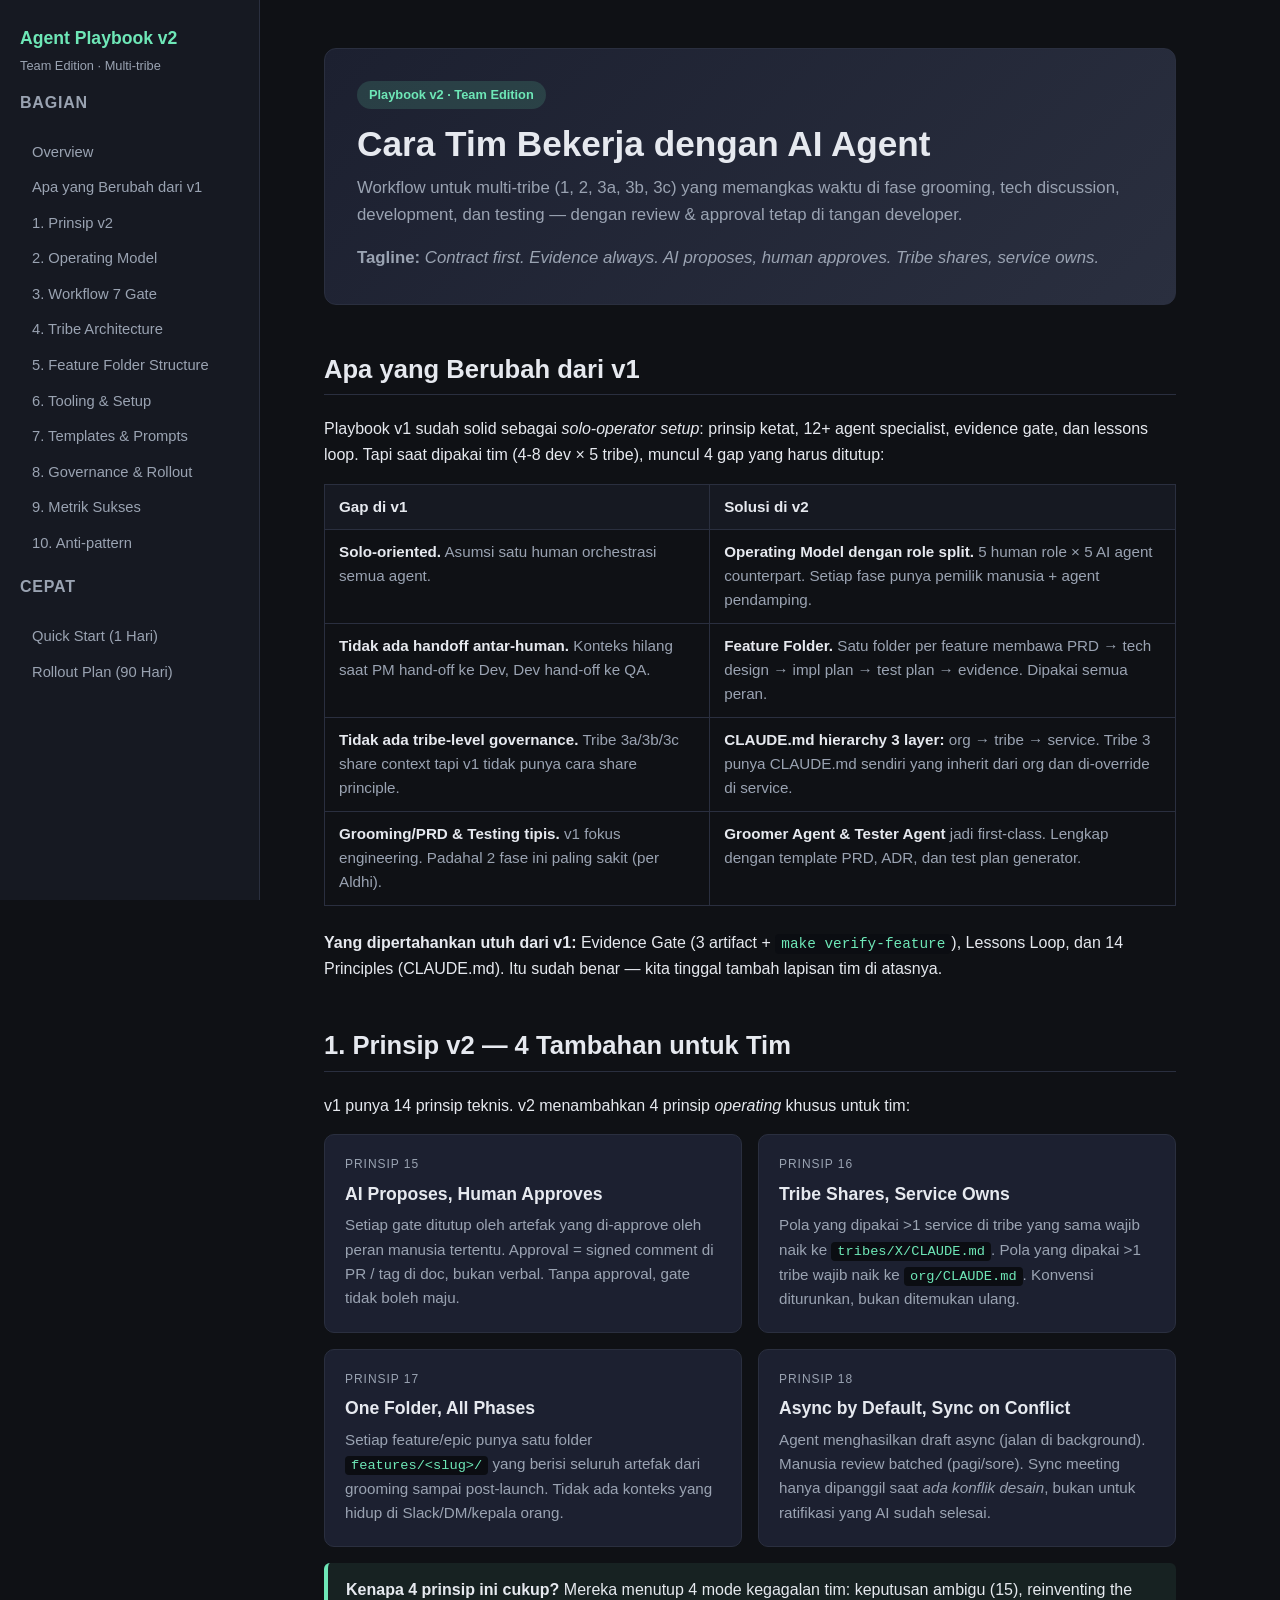
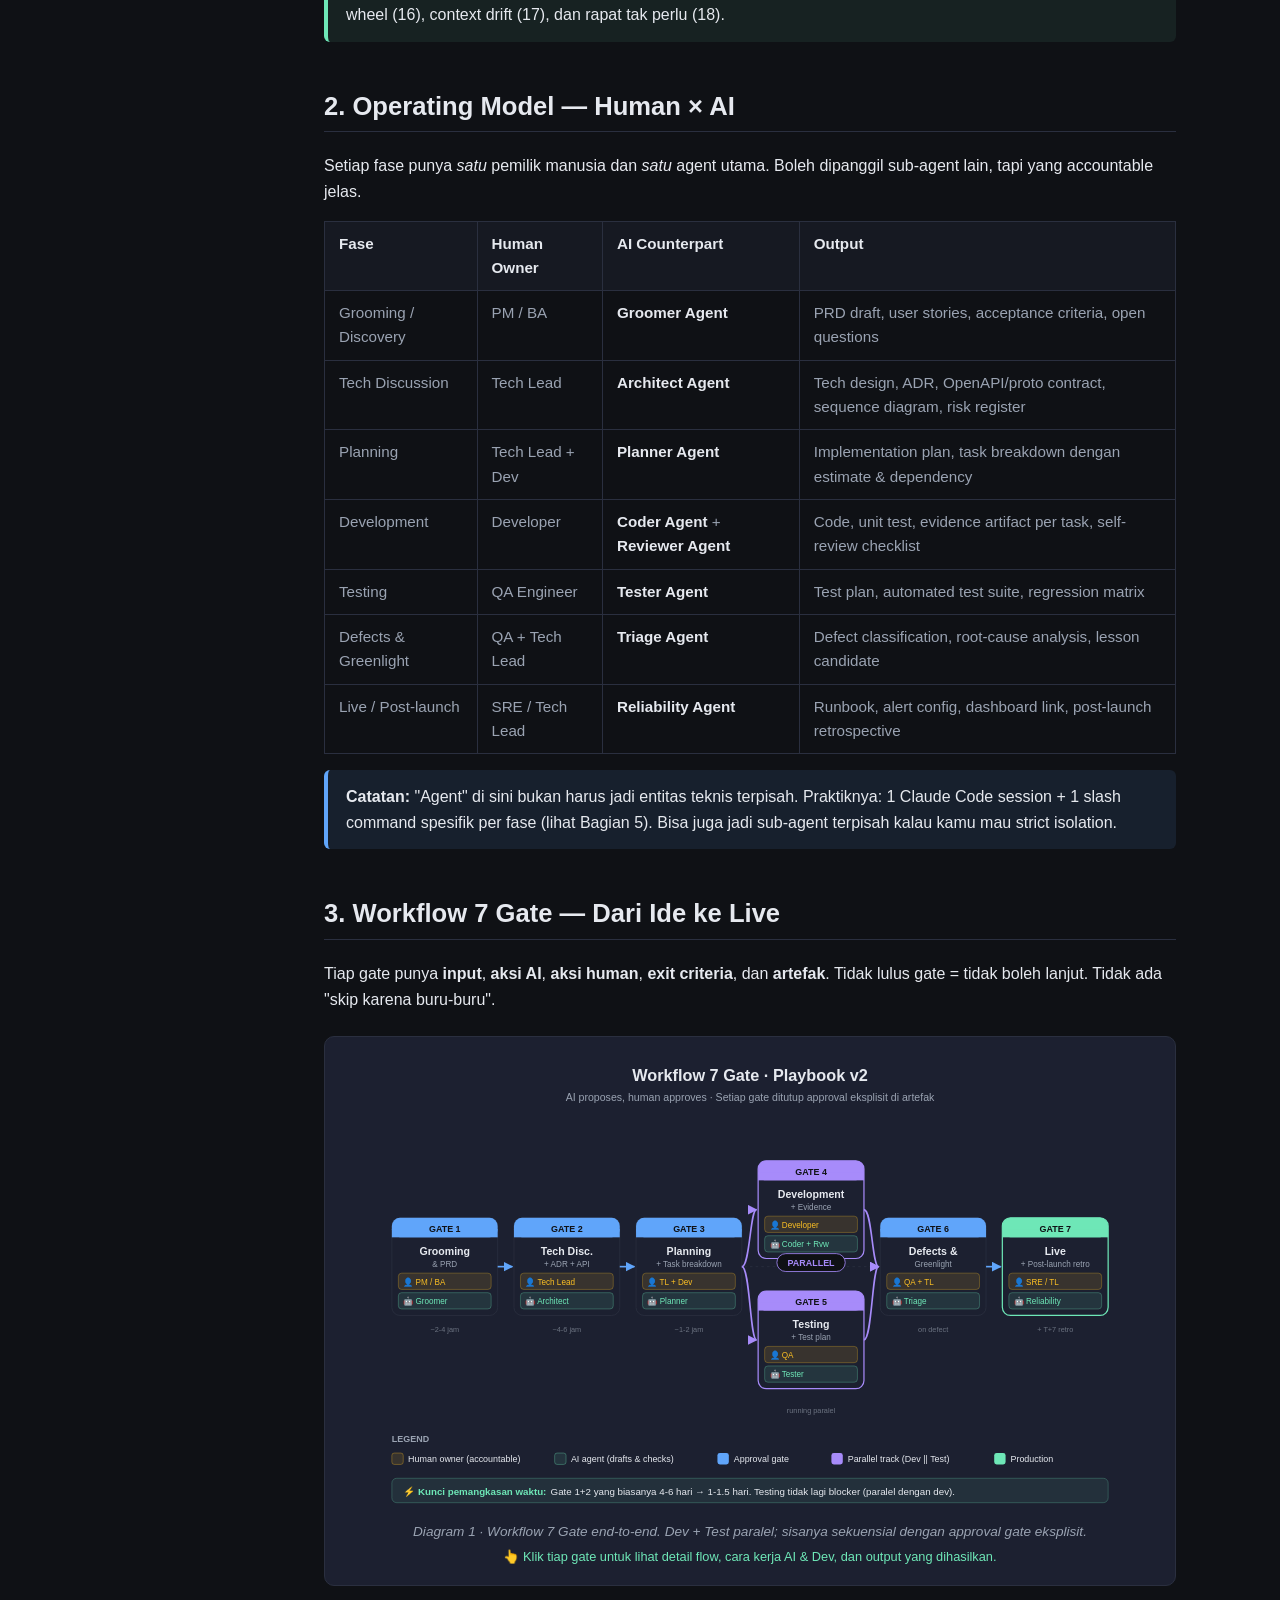
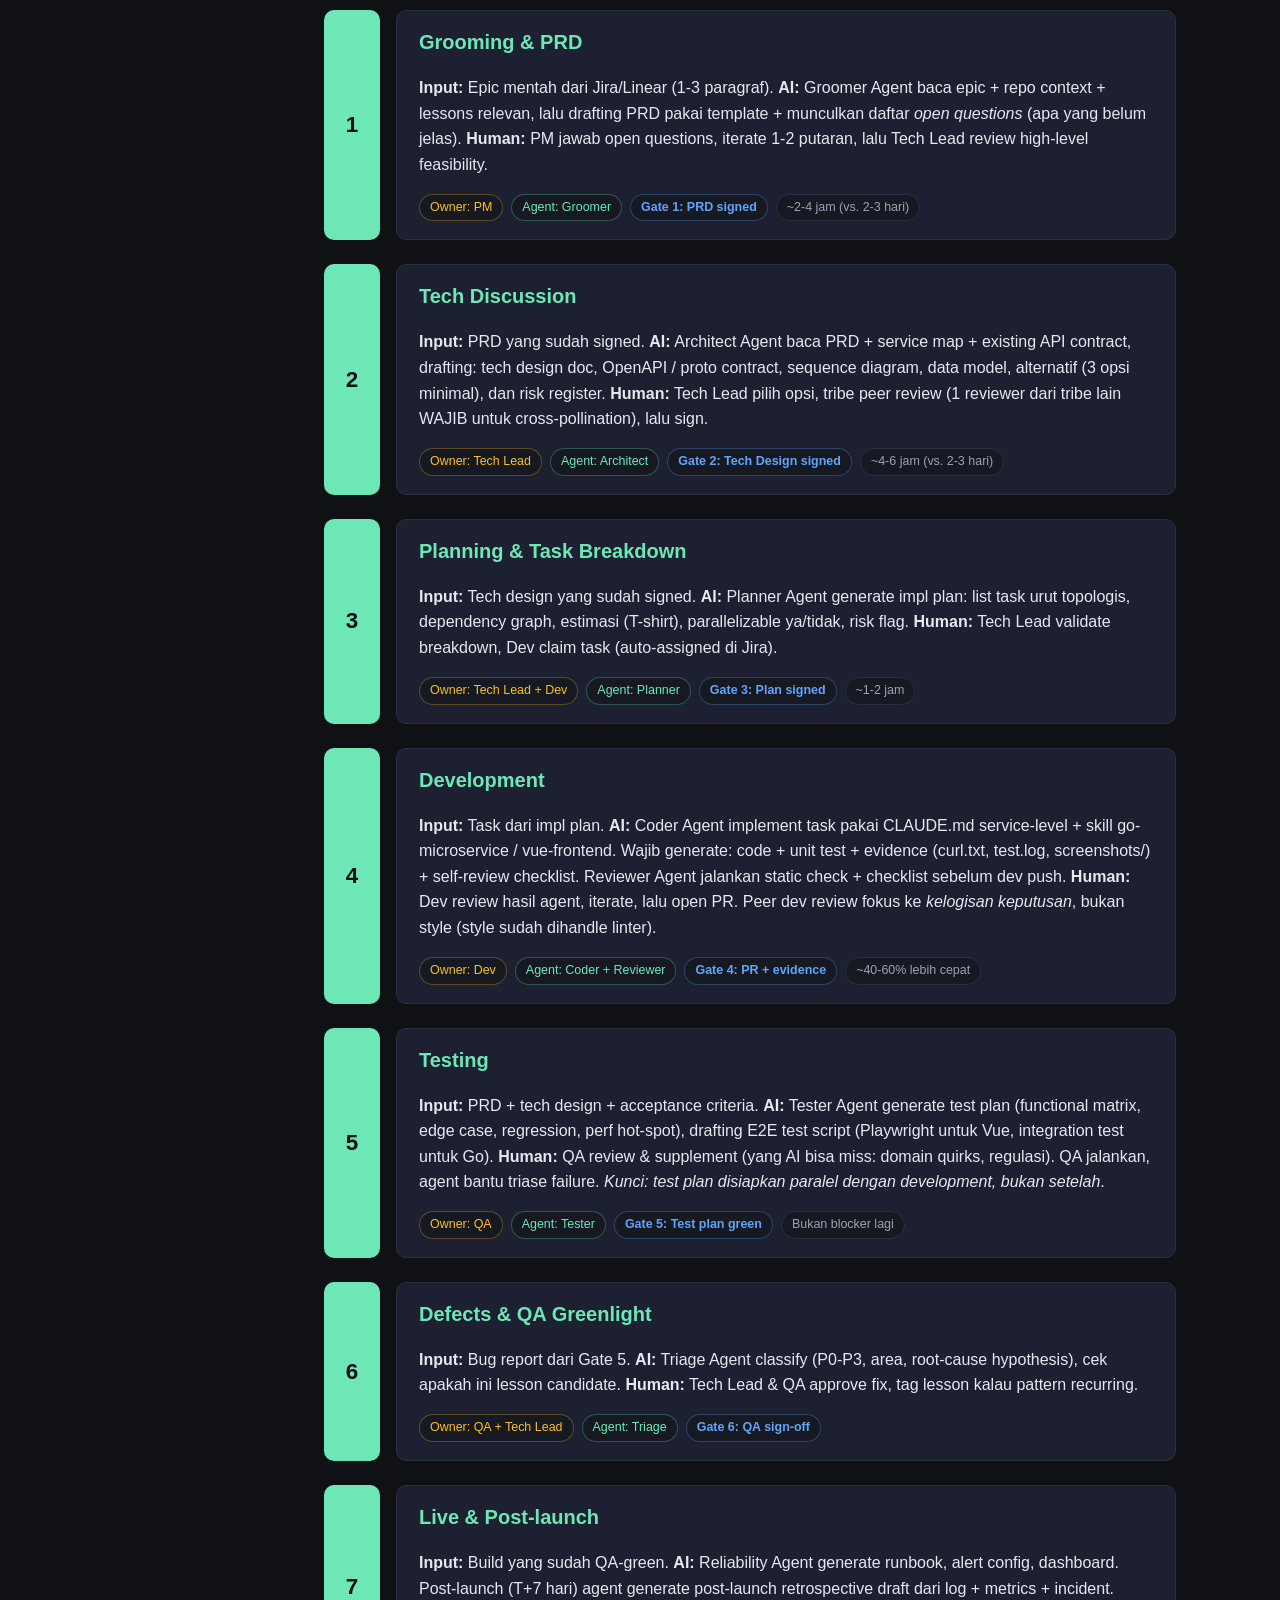
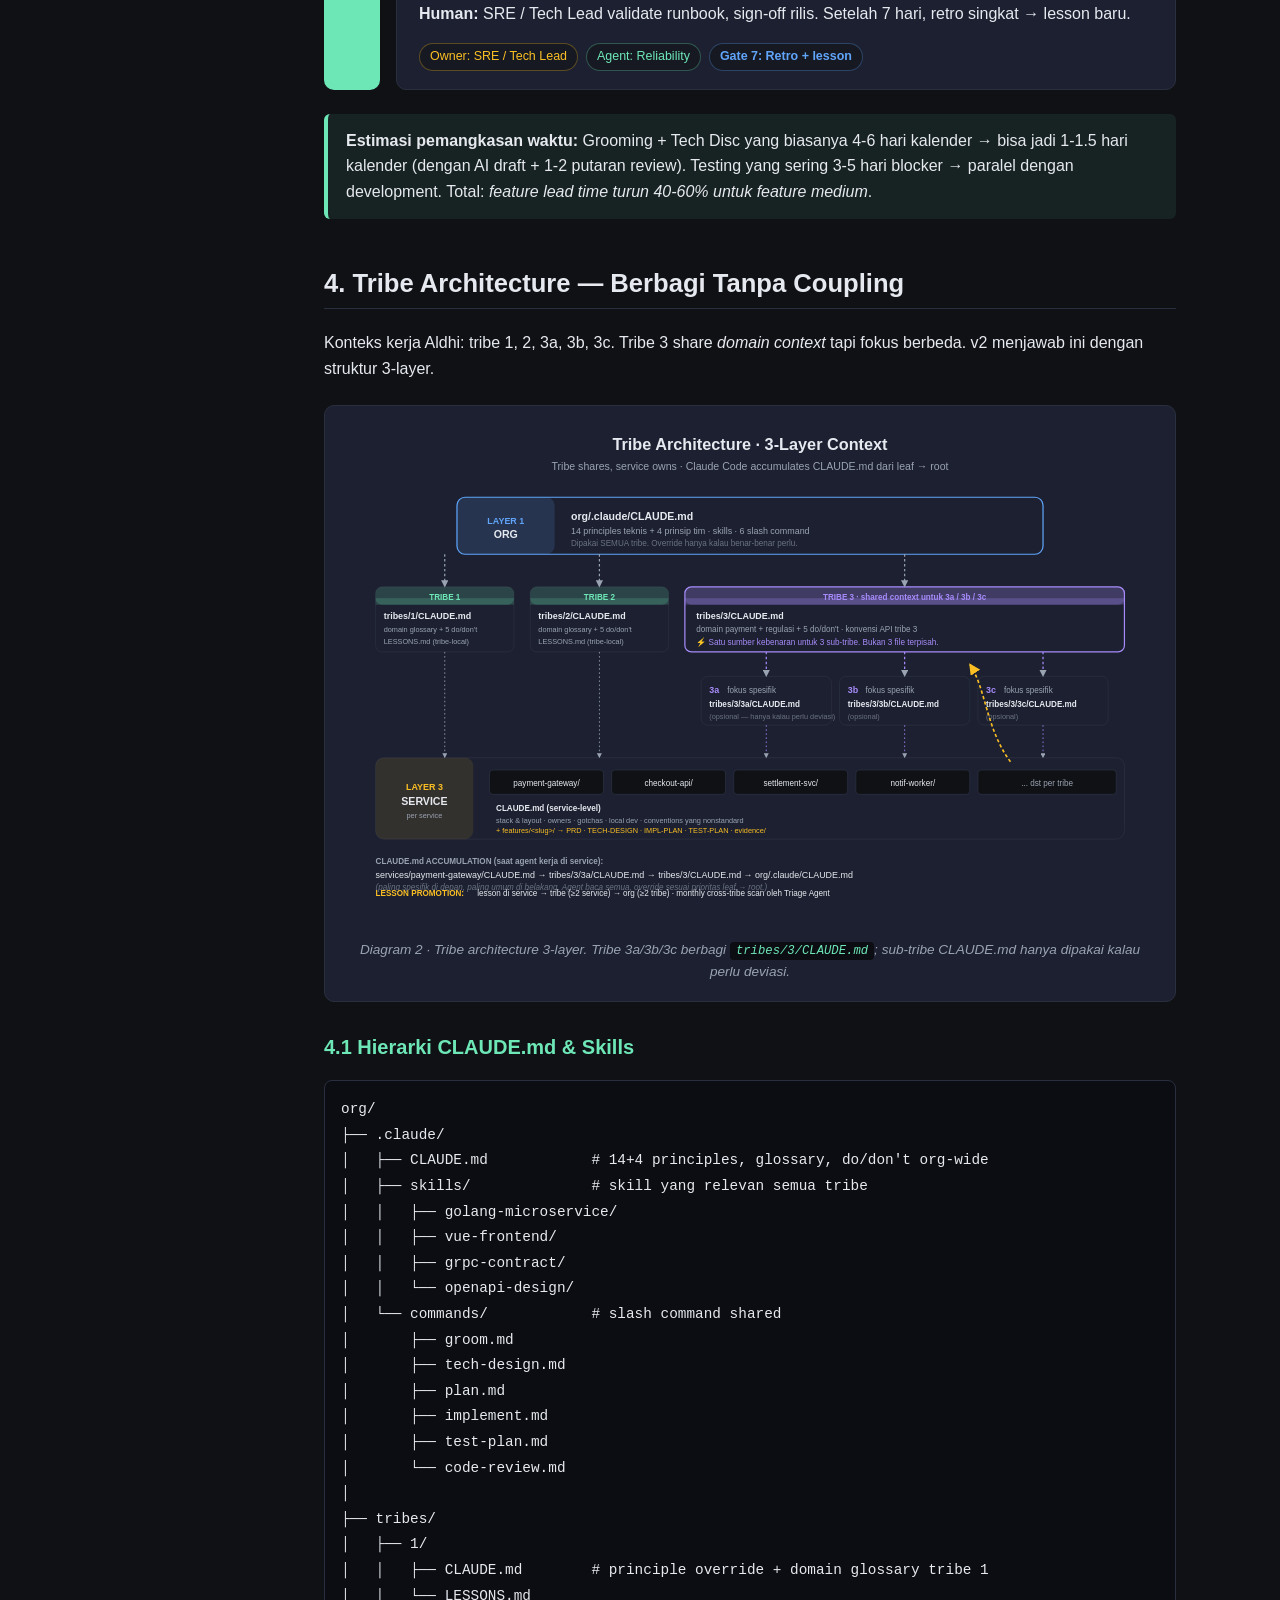
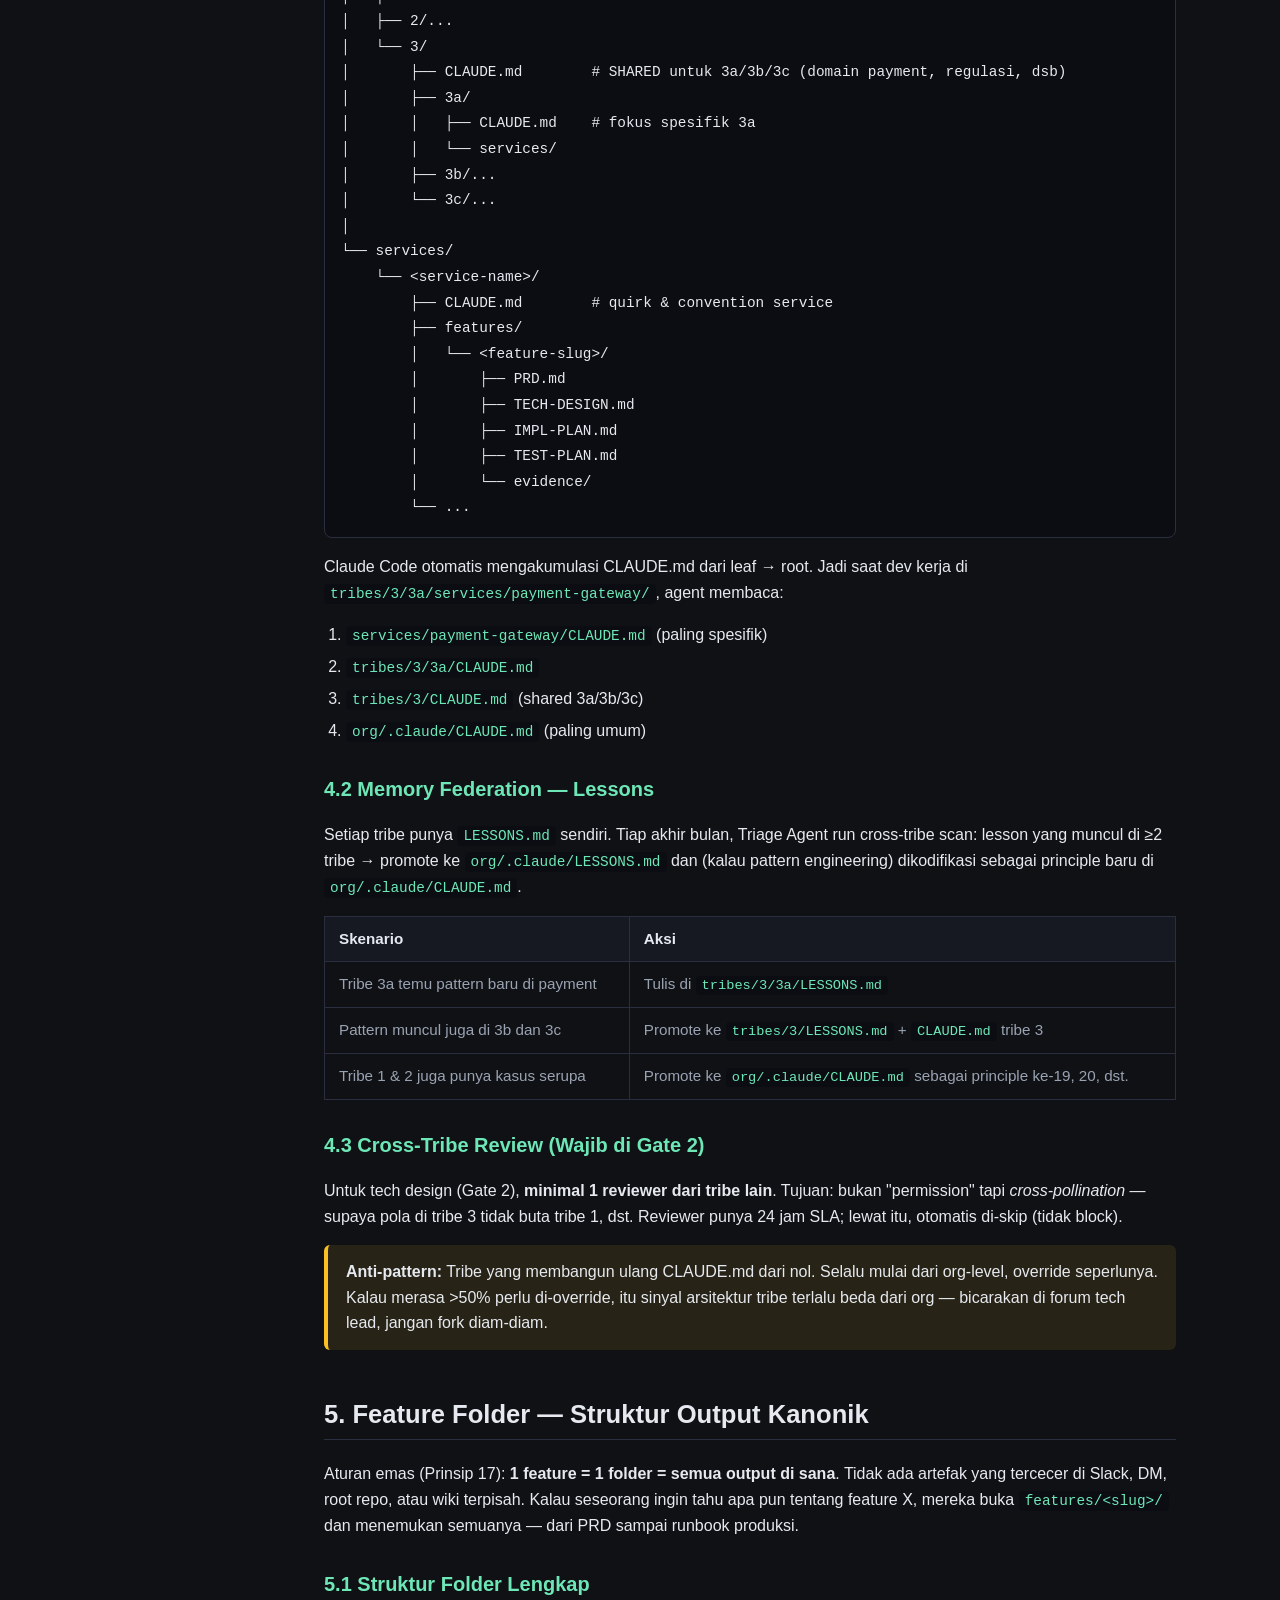
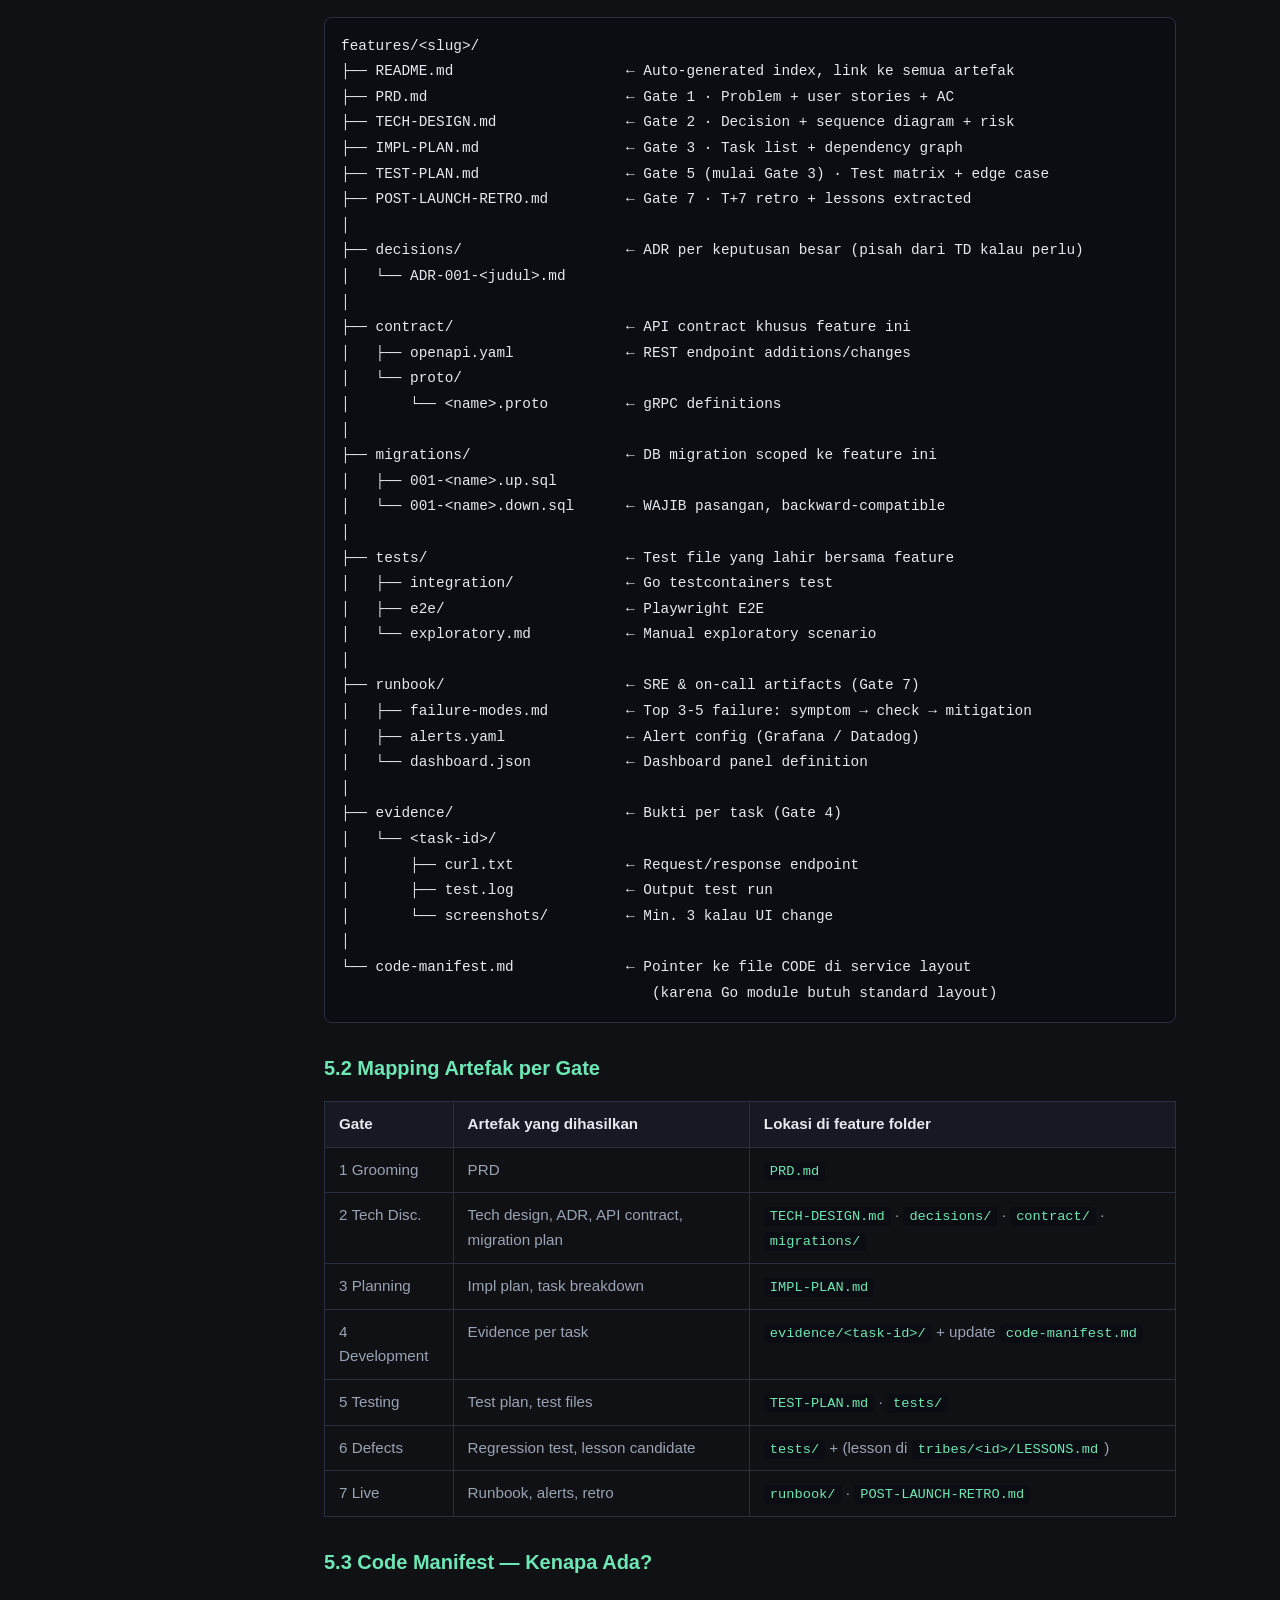
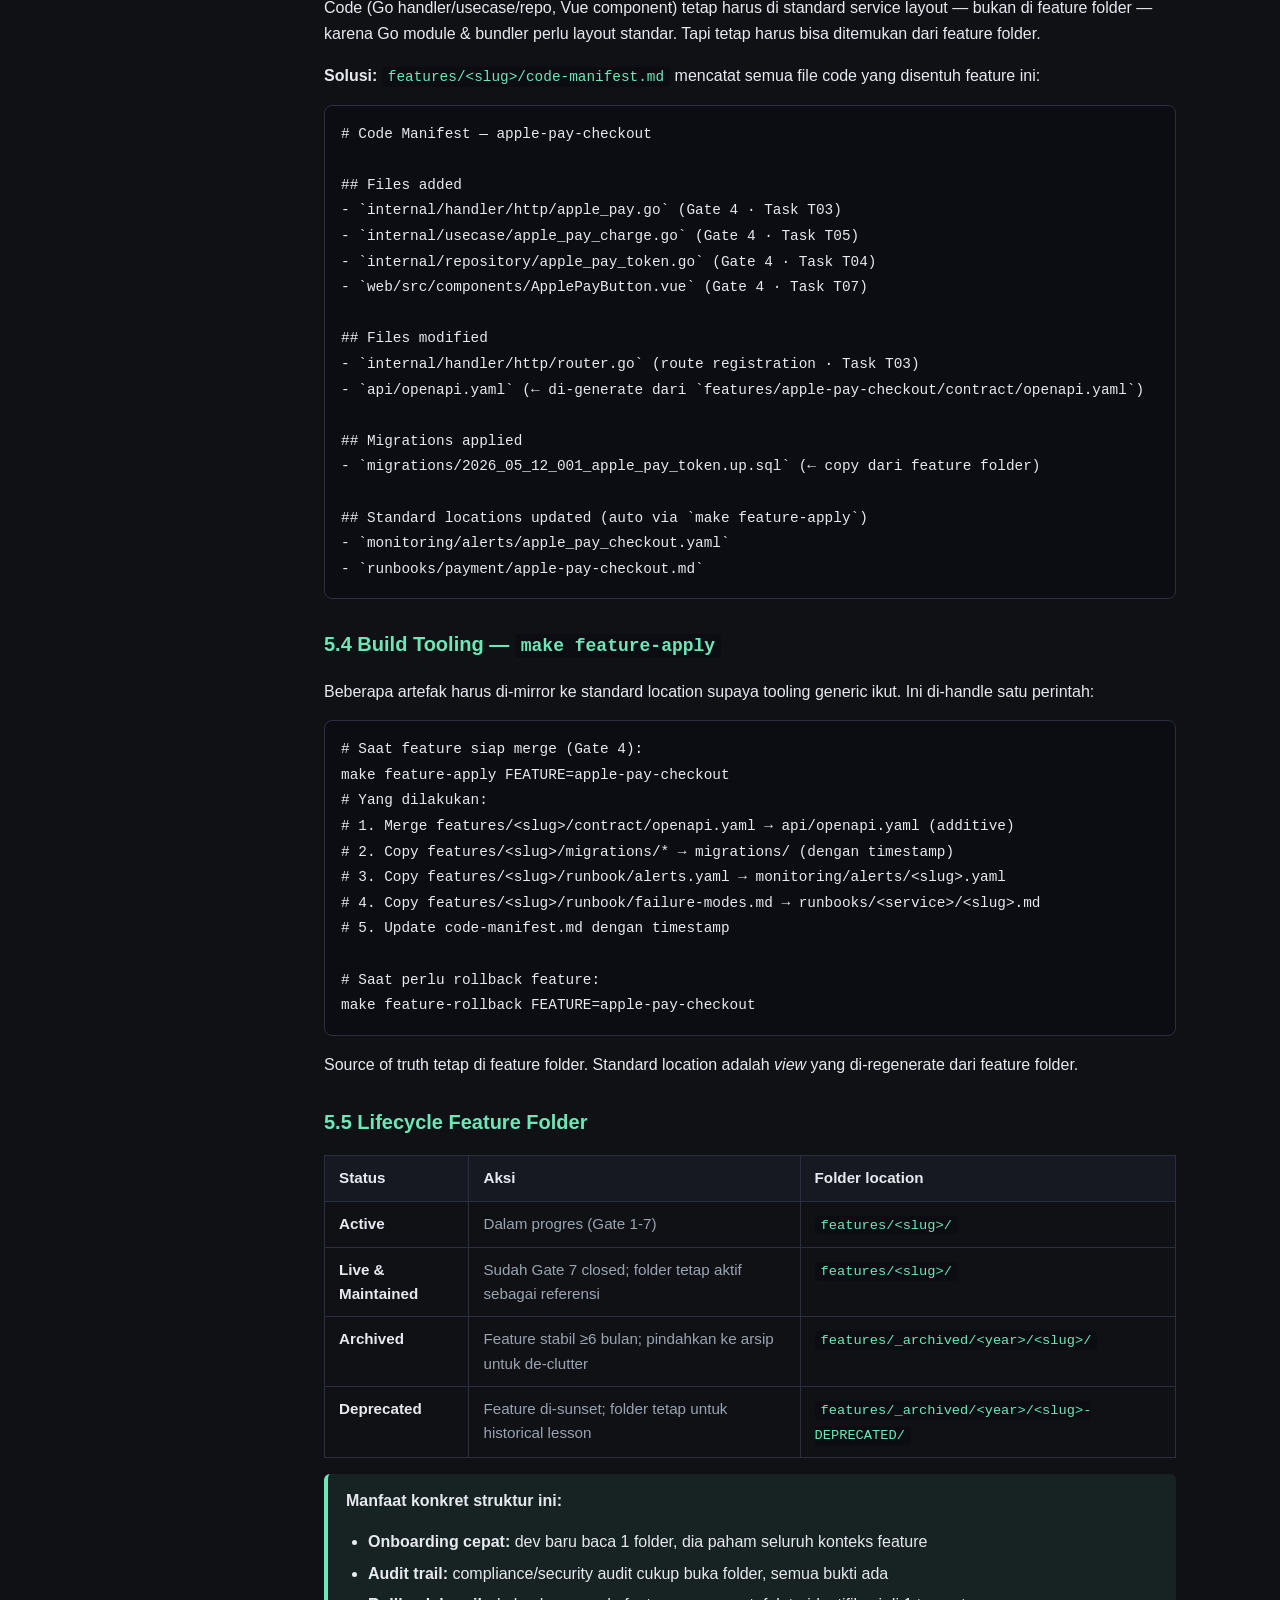
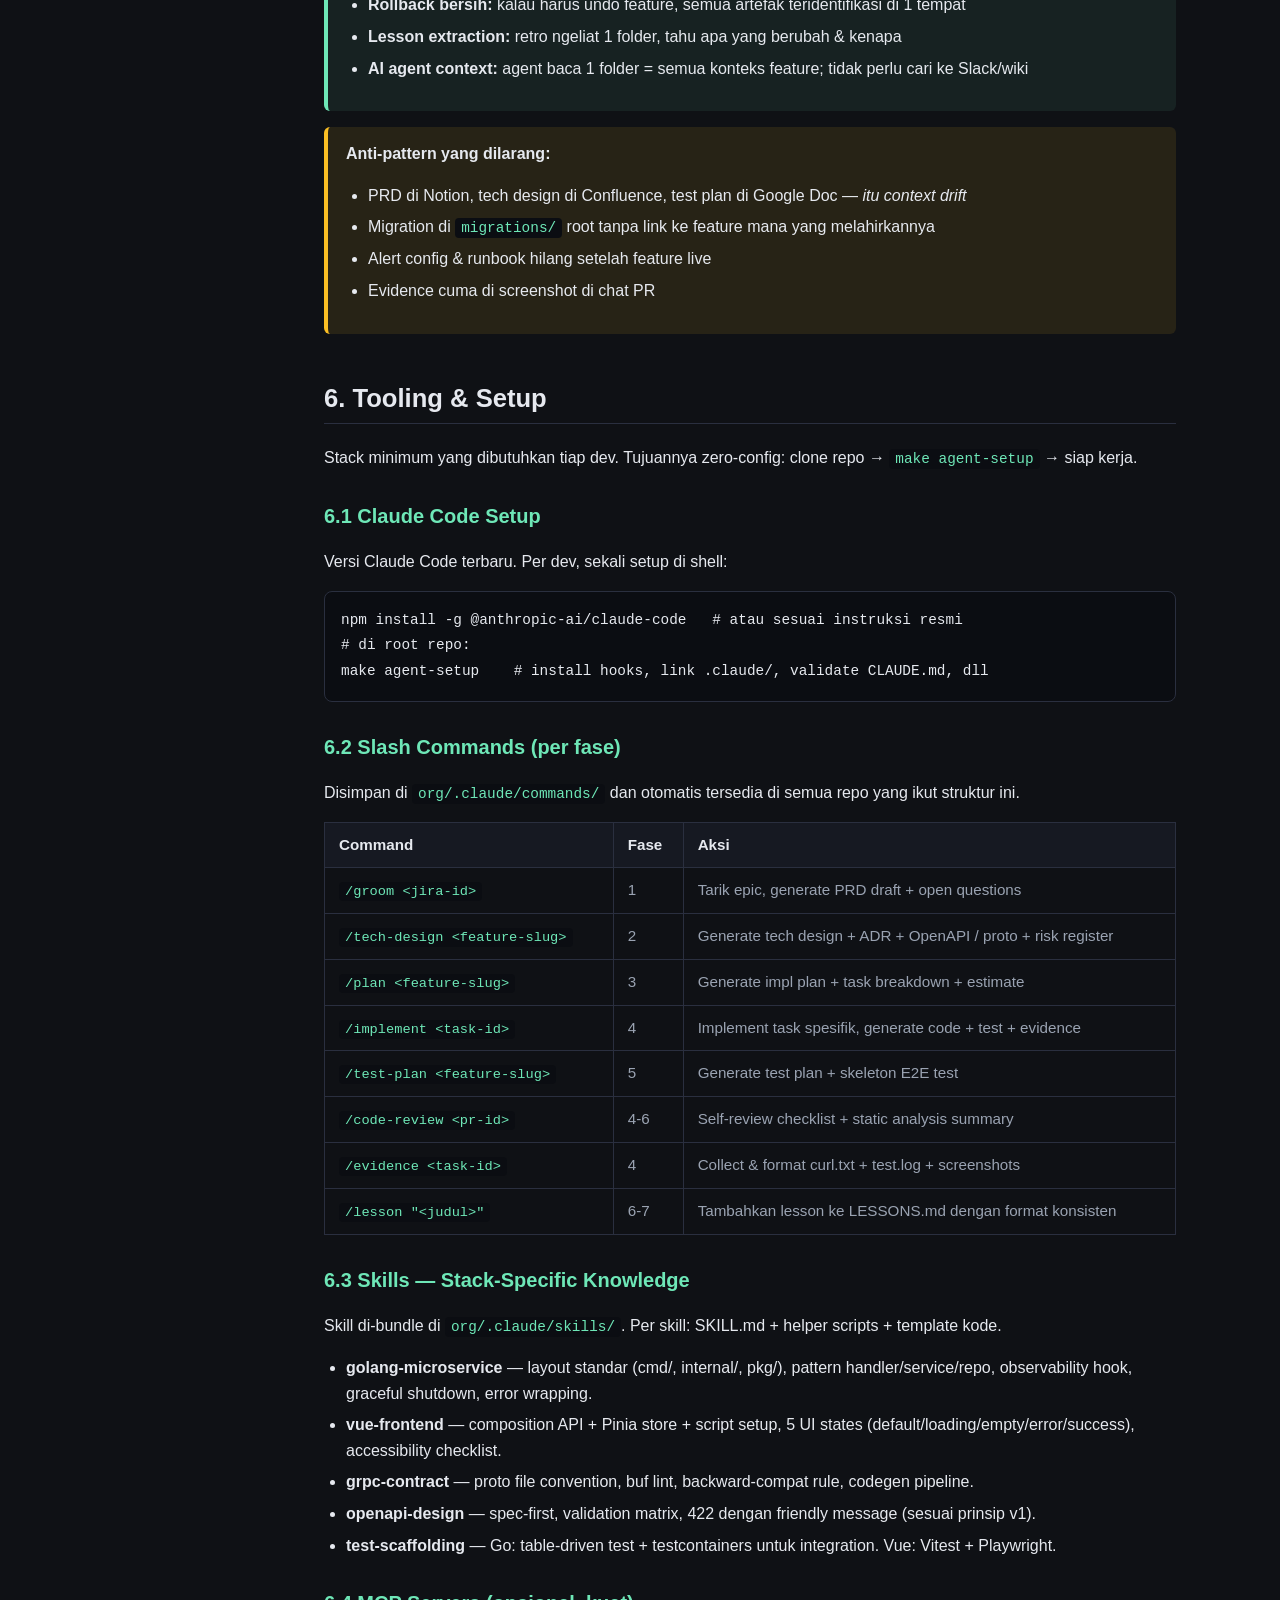
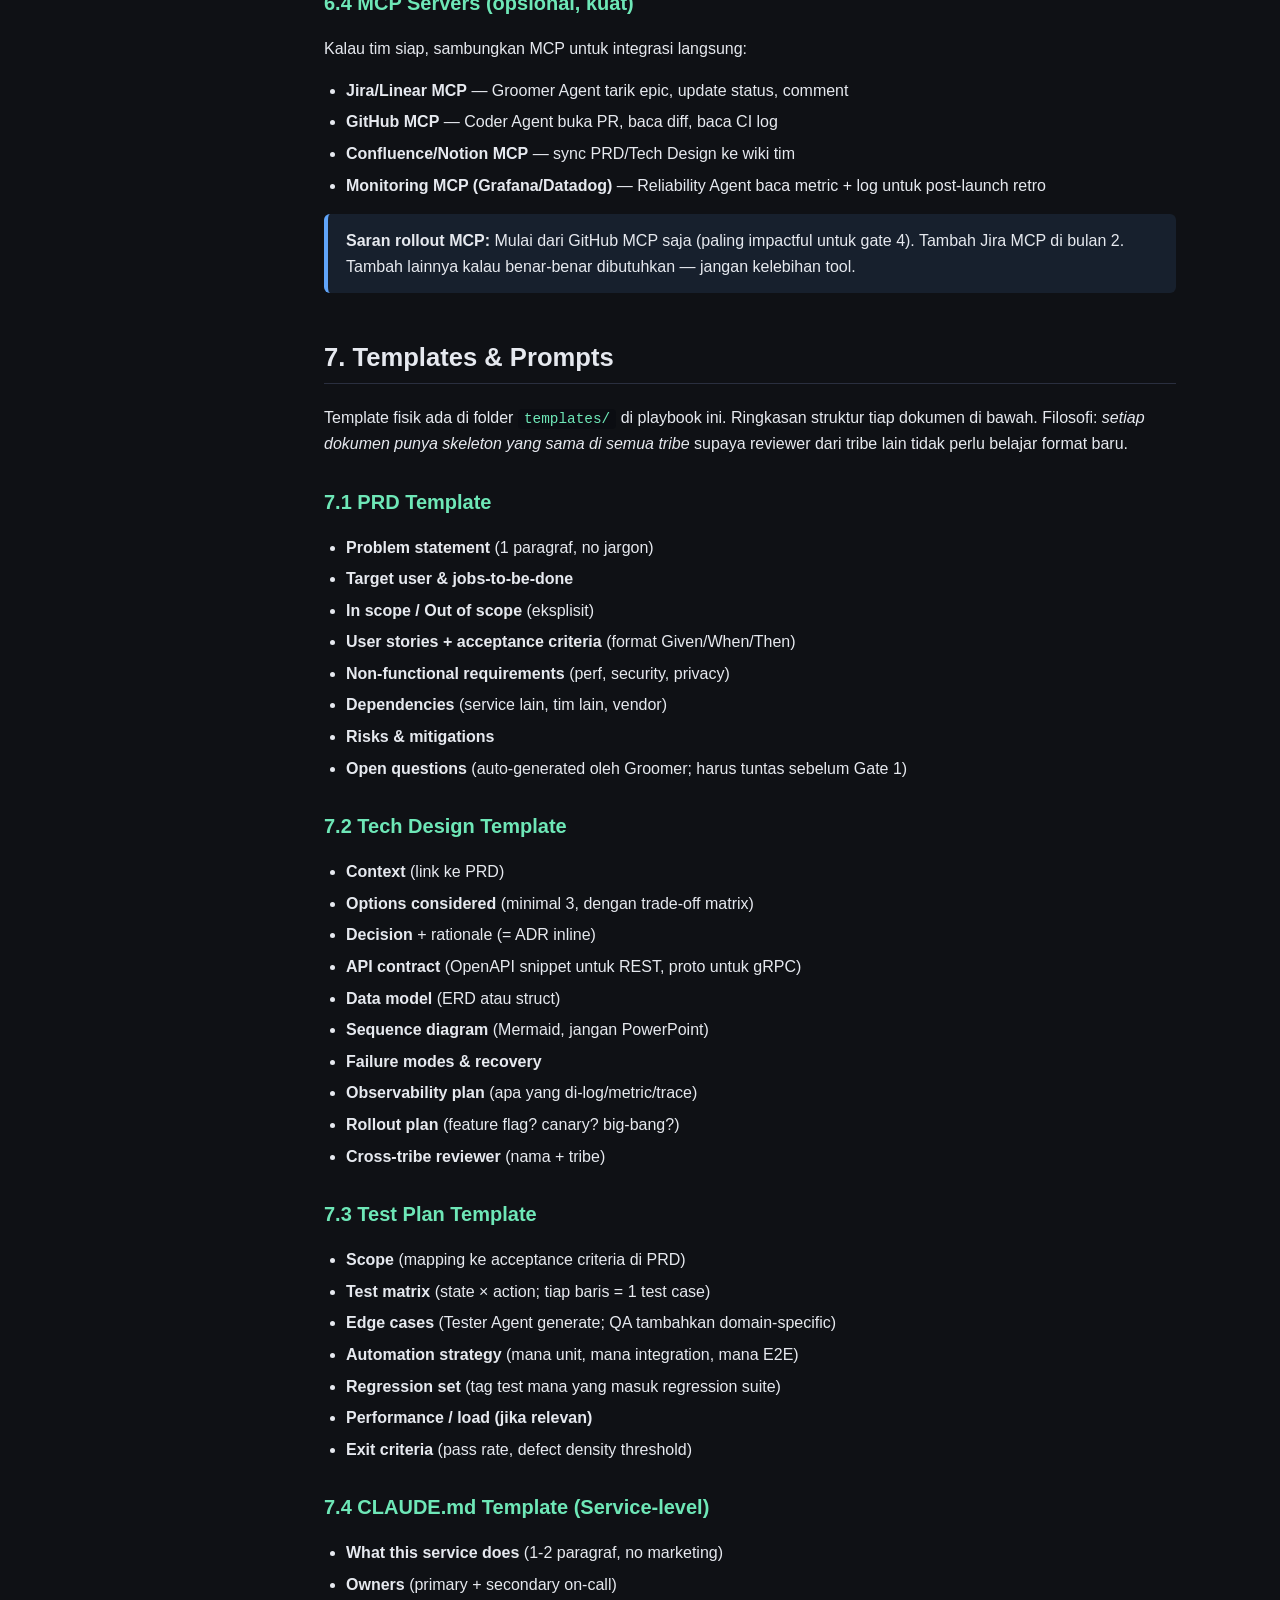
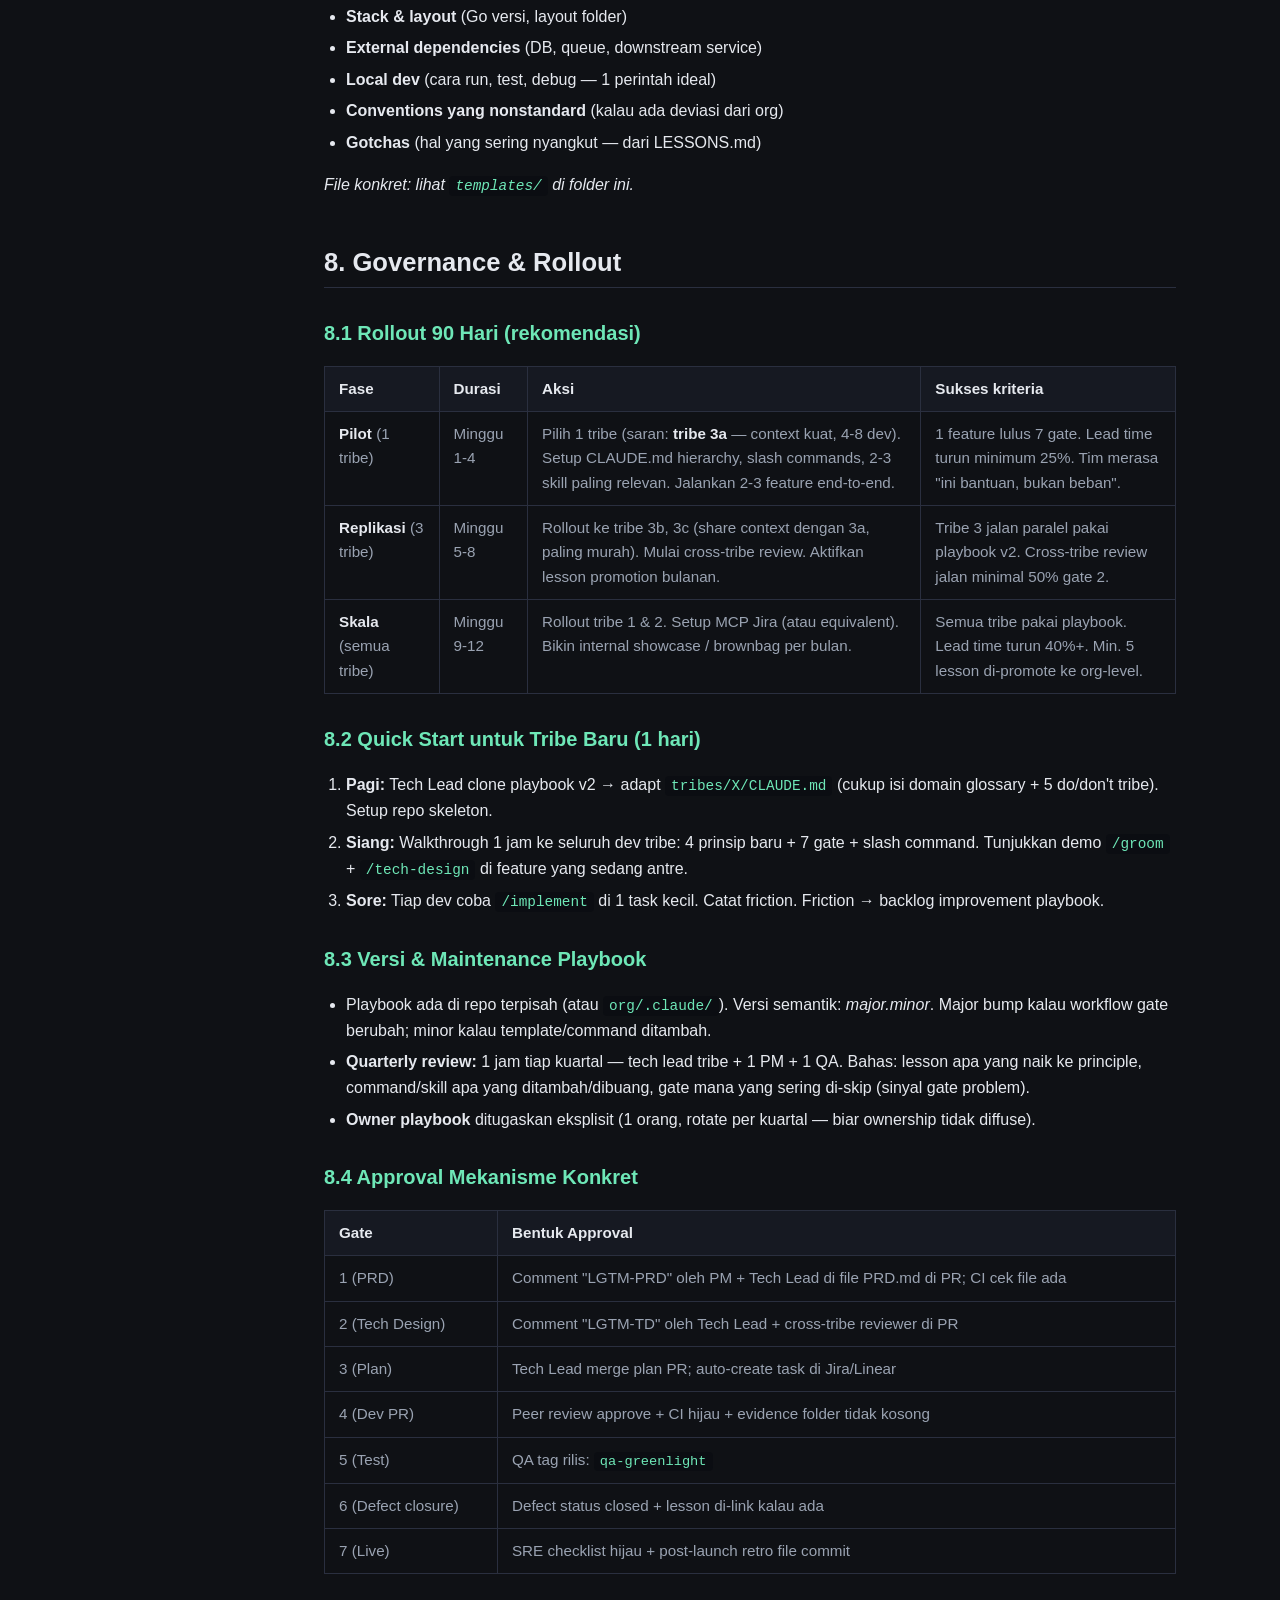
==== index.html @ acb95db0 "chore: initial commit of AI agent playbook v2 Co-Authored-By: Claude Opus 4.7 (1M context) <noreply@" ====
<!DOCTYPE html>
<html lang="id">
<head>
<meta charset="UTF-8">
<meta name="viewport" content="width=device-width, initial-scale=1.0">
<title>Agent Playbook v2 — Team Edition</title>
<link rel="stylesheet" href="styles.css">
<style>
  /* Page-specific tweaks (basic vars kept as fallback if styles.css not loaded) */
  :root {
    --bg: #0f1115;
    --bg-soft: #161922;
    --bg-card: #1c2030;
    --border: #2a2f3f;
    --text: #e6e9ef;
    --text-dim: #9aa3b2;
    --accent: #6ee7b7;
    --accent-2: #60a5fa;
    --warn: #fbbf24;
    --danger: #f87171;
    --code-bg: #0b0d12;
  }
  * { box-sizing: border-box; }
  html, body { margin: 0; padding: 0; background: var(--bg); color: var(--text); font-family: -apple-system, BlinkMacSystemFont, "Segoe UI", Roboto, Oxygen, Ubuntu, sans-serif; line-height: 1.6; font-size: 16px; }
  a { color: var(--accent-2); text-decoration: none; }
  a:hover { text-decoration: underline; }
  code { background: var(--code-bg); padding: 2px 6px; border-radius: 4px; font-size: 0.9em; color: var(--accent); font-family: "SF Mono", Monaco, Consolas, monospace; }
  pre { background: var(--code-bg); padding: 16px; border-radius: 8px; overflow-x: auto; border: 1px solid var(--border); }
  pre code { background: none; padding: 0; color: var(--text); }
  h1, h2, h3, h4 { color: var(--text); line-height: 1.3; }
  h1 { font-size: 2.2rem; margin-top: 0; }
  h2 { font-size: 1.6rem; border-bottom: 1px solid var(--border); padding-bottom: 8px; margin-top: 48px; }
  h3 { font-size: 1.25rem; color: var(--accent); margin-top: 32px; }
  h4 { font-size: 1.05rem; color: var(--accent-2); margin-top: 24px; }
  .layout { display: grid; grid-template-columns: 260px 1fr; min-height: 100vh; }
  .sidebar { background: var(--bg-soft); border-right: 1px solid var(--border); padding: 24px 20px; position: sticky; top: 0; height: 100vh; overflow-y: auto; }
  .sidebar h2 { font-size: 1rem; border: none; margin-top: 16px; color: var(--text-dim); text-transform: uppercase; letter-spacing: 0.05em; }
  .sidebar a { display: block; padding: 6px 0; color: var(--text-dim); font-size: 0.92rem; border-left: 2px solid transparent; padding-left: 10px; }
  .sidebar a:hover { color: var(--text); border-left-color: var(--accent); text-decoration: none; }
  .sidebar .brand { font-weight: 700; font-size: 1.1rem; color: var(--accent); margin-bottom: 4px; }
  .sidebar .tagline { color: var(--text-dim); font-size: 0.8rem; }
  .main { padding: 48px 64px; max-width: 980px; }
  .hero { background: linear-gradient(135deg, #1c2030 0%, #2a2f3f 100%); padding: 32px; border-radius: 12px; border: 1px solid var(--border); margin-bottom: 32px; }
  .hero .pill { display: inline-block; background: rgba(110, 231, 183, 0.15); color: var(--accent); padding: 4px 12px; border-radius: 999px; font-size: 0.8rem; font-weight: 600; margin-bottom: 12px; }
  .hero h1 { margin: 0 0 8px 0; }
  .hero p { margin: 8px 0 0; color: var(--text-dim); font-size: 1.05rem; }
  .grid { display: grid; gap: 16px; }
  .grid-2 { grid-template-columns: repeat(2, 1fr); }
  .grid-3 { grid-template-columns: repeat(3, 1fr); }
  .grid-4 { grid-template-columns: repeat(4, 1fr); }
  .card { background: var(--bg-card); border: 1px solid var(--border); border-radius: 10px; padding: 20px; }
  .card .label { font-size: 0.75rem; text-transform: uppercase; letter-spacing: 0.08em; color: var(--text-dim); margin-bottom: 8px; }
  .card h3 { margin: 0 0 8px; font-size: 1.1rem; color: var(--text); }
  .card p { margin: 0; color: var(--text-dim); font-size: 0.95rem; }
  .callout { background: rgba(96, 165, 250, 0.1); border-left: 4px solid var(--accent-2); padding: 14px 18px; border-radius: 6px; margin: 16px 0; }
  .callout.warn { background: rgba(251, 191, 36, 0.1); border-left-color: var(--warn); }
  .callout.danger { background: rgba(248, 113, 113, 0.1); border-left-color: var(--danger); }
  .callout.good { background: rgba(110, 231, 183, 0.08); border-left-color: var(--accent); }
  table { border-collapse: collapse; width: 100%; margin: 16px 0; font-size: 0.95rem; }
  th, td { border: 1px solid var(--border); padding: 10px 14px; text-align: left; vertical-align: top; }
  th { background: var(--bg-soft); color: var(--text); font-weight: 600; }
  td { color: var(--text-dim); }
  td strong { color: var(--text); }
  .phase { display: flex; align-items: stretch; margin: 24px 0; gap: 16px; }
  .phase-num { background: var(--accent); color: var(--bg); font-weight: 700; font-size: 1.4rem; min-width: 56px; display: flex; align-items: center; justify-content: center; border-radius: 10px; }
  .phase-body { flex: 1; background: var(--bg-card); border: 1px solid var(--border); border-radius: 10px; padding: 18px 22px; }
  .phase-body h3 { margin-top: 0; }
  .phase-meta { display: flex; flex-wrap: wrap; gap: 8px; margin-top: 10px; }
  .chip { display: inline-block; background: var(--bg-soft); border: 1px solid var(--border); color: var(--text-dim); padding: 3px 10px; border-radius: 999px; font-size: 0.78rem; }
  .chip.human { color: var(--warn); border-color: rgba(251,191,36,0.3); }
  .chip.ai { color: var(--accent); border-color: rgba(110,231,183,0.3); }
  .chip.gate { color: var(--accent-2); border-color: rgba(96,165,250,0.3); font-weight: 600; }
  ul, ol { padding-left: 22px; }
  li { margin: 6px 0; }
  .toc-link.active { color: var(--accent); border-left-color: var(--accent); }
  .footer { margin-top: 64px; padding-top: 24px; border-top: 1px solid var(--border); color: var(--text-dim); font-size: 0.85rem; }
  .diagram { background: var(--bg-card); border: 1px solid var(--border); border-radius: 10px; padding: 18px; margin: 24px 0; }
  .diagram svg { display: block; width: 100%; height: auto; max-width: 100%; }
  .diagram .caption { margin-top: 10px; font-size: 0.85rem; color: var(--text-dim); text-align: center; font-style: italic; }
  @media (max-width: 900px) {
    .layout { grid-template-columns: 1fr; }
    .sidebar { position: relative; height: auto; }
    .main { padding: 32px 20px; }
    .grid-2, .grid-3, .grid-4 { grid-template-columns: 1fr; }
  }
</style>
</head>
<body>
<div class="layout">
  <aside class="sidebar">
    <div class="brand">Agent Playbook v2</div>
    <div class="tagline">Team Edition · Multi-tribe</div>

    <h2>Bagian</h2>
    <a href="#overview">Overview</a>
    <a href="#what-changed">Apa yang Berubah dari v1</a>
    <a href="#principles">1. Prinsip v2</a>
    <a href="#operating-model">2. Operating Model</a>
    <a href="#workflow">3. Workflow 7 Gate</a>
    <a href="#tribe-arch">4. Tribe Architecture</a>
    <a href="#feature-folder">5. Feature Folder Structure</a>
    <a href="#tooling">6. Tooling &amp; Setup</a>
    <a href="#templates">7. Templates &amp; Prompts</a>
    <a href="#governance">8. Governance &amp; Rollout</a>
    <a href="#metrics">9. Metrik Sukses</a>
    <a href="#antipatterns">10. Anti-pattern</a>

    <h2>Cepat</h2>
    <a href="#quickstart">Quick Start (1 Hari)</a>
    <a href="#rollout-plan">Rollout Plan (90 Hari)</a>
  </aside>

  <main class="main">

    <section id="overview" class="hero">
      <div class="pill">Playbook v2 · Team Edition</div>
      <h1>Cara Tim Bekerja dengan AI Agent</h1>
      <p>Workflow untuk multi-tribe (1, 2, 3a, 3b, 3c) yang memangkas waktu di fase grooming, tech discussion, development, dan testing — dengan review &amp; approval tetap di tangan developer.</p>
      <p style="margin-top:16px;"><strong>Tagline:</strong> <em>Contract first. Evidence always. AI proposes, human approves. Tribe shares, service owns.</em></p>
    </section>

    <section id="what-changed">
      <h2>Apa yang Berubah dari v1</h2>
      <p>Playbook v1 sudah solid sebagai <em>solo-operator setup</em>: prinsip ketat, 12+ agent specialist, evidence gate, dan lessons loop. Tapi saat dipakai tim (4-8 dev × 5 tribe), muncul 4 gap yang harus ditutup:</p>

      <table>
        <tr><th>Gap di v1</th><th>Solusi di v2</th></tr>
        <tr>
          <td><strong>Solo-oriented.</strong> Asumsi satu human orchestrasi semua agent.</td>
          <td><strong>Operating Model dengan role split.</strong> 5 human role × 5 AI agent counterpart. Setiap fase punya pemilik manusia + agent pendamping.</td>
        </tr>
        <tr>
          <td><strong>Tidak ada handoff antar-human.</strong> Konteks hilang saat PM hand-off ke Dev, Dev hand-off ke QA.</td>
          <td><strong>Feature Folder.</strong> Satu folder per feature membawa PRD → tech design → impl plan → test plan → evidence. Dipakai semua peran.</td>
        </tr>
        <tr>
          <td><strong>Tidak ada tribe-level governance.</strong> Tribe 3a/3b/3c share context tapi v1 tidak punya cara share principle.</td>
          <td><strong>CLAUDE.md hierarchy 3 layer:</strong> org → tribe → service. Tribe 3 punya CLAUDE.md sendiri yang inherit dari org dan di-override di service.</td>
        </tr>
        <tr>
          <td><strong>Grooming/PRD &amp; Testing tipis.</strong> v1 fokus engineering. Padahal 2 fase ini paling sakit (per Aldhi).</td>
          <td><strong>Groomer Agent &amp; Tester Agent</strong> jadi first-class. Lengkap dengan template PRD, ADR, dan test plan generator.</td>
        </tr>
      </table>

      <p style="margin-top:24px;"><strong>Yang dipertahankan utuh dari v1:</strong> Evidence Gate (3 artifact + <code>make verify-feature</code>), Lessons Loop, dan 14 Principles (CLAUDE.md). Itu sudah benar — kita tinggal tambah lapisan tim di atasnya.</p>
    </section>

    <section id="principles">
      <h2>1. Prinsip v2 — 4 Tambahan untuk Tim</h2>
      <p>v1 punya 14 prinsip teknis. v2 menambahkan 4 prinsip <em>operating</em> khusus untuk tim:</p>

      <div class="grid grid-2">
        <div class="card">
          <div class="label">Prinsip 15</div>
          <h3>AI Proposes, Human Approves</h3>
          <p>Setiap gate ditutup oleh artefak yang di-approve oleh peran manusia tertentu. Approval = signed comment di PR / tag di doc, bukan verbal. Tanpa approval, gate tidak boleh maju.</p>
        </div>
        <div class="card">
          <div class="label">Prinsip 16</div>
          <h3>Tribe Shares, Service Owns</h3>
          <p>Pola yang dipakai &gt;1 service di tribe yang sama wajib naik ke <code>tribes/X/CLAUDE.md</code>. Pola yang dipakai &gt;1 tribe wajib naik ke <code>org/CLAUDE.md</code>. Konvensi diturunkan, bukan ditemukan ulang.</p>
        </div>
        <div class="card">
          <div class="label">Prinsip 17</div>
          <h3>One Folder, All Phases</h3>
          <p>Setiap feature/epic punya satu folder <code>features/&lt;slug&gt;/</code> yang berisi seluruh artefak dari grooming sampai post-launch. Tidak ada konteks yang hidup di Slack/DM/kepala orang.</p>
        </div>
        <div class="card">
          <div class="label">Prinsip 18</div>
          <h3>Async by Default, Sync on Conflict</h3>
          <p>Agent menghasilkan draft async (jalan di background). Manusia review batched (pagi/sore). Sync meeting hanya dipanggil saat <em>ada konflik desain</em>, bukan untuk ratifikasi yang AI sudah selesai.</p>
        </div>
      </div>

      <div class="callout good">
        <strong>Kenapa 4 prinsip ini cukup?</strong> Mereka menutup 4 mode kegagalan tim: keputusan ambigu (15), reinventing the wheel (16), context drift (17), dan rapat tak perlu (18).
      </div>
    </section>

    <section id="operating-model">
      <h2>2. Operating Model — Human × AI</h2>
      <p>Setiap fase punya <em>satu</em> pemilik manusia dan <em>satu</em> agent utama. Boleh dipanggil sub-agent lain, tapi yang accountable jelas.</p>

      <table>
        <tr>
          <th>Fase</th>
          <th>Human Owner</th>
          <th>AI Counterpart</th>
          <th>Output</th>
        </tr>
        <tr>
          <td>Grooming / Discovery</td>
          <td>PM / BA</td>
          <td><strong>Groomer Agent</strong></td>
          <td>PRD draft, user stories, acceptance criteria, open questions</td>
        </tr>
        <tr>
          <td>Tech Discussion</td>
          <td>Tech Lead</td>
          <td><strong>Architect Agent</strong></td>
          <td>Tech design, ADR, OpenAPI/proto contract, sequence diagram, risk register</td>
        </tr>
        <tr>
          <td>Planning</td>
          <td>Tech Lead + Dev</td>
          <td><strong>Planner Agent</strong></td>
          <td>Implementation plan, task breakdown dengan estimate &amp; dependency</td>
        </tr>
        <tr>
          <td>Development</td>
          <td>Developer</td>
          <td><strong>Coder Agent</strong> + <strong>Reviewer Agent</strong></td>
          <td>Code, unit test, evidence artifact per task, self-review checklist</td>
        </tr>
        <tr>
          <td>Testing</td>
          <td>QA Engineer</td>
          <td><strong>Tester Agent</strong></td>
          <td>Test plan, automated test suite, regression matrix</td>
        </tr>
        <tr>
          <td>Defects &amp; Greenlight</td>
          <td>QA + Tech Lead</td>
          <td><strong>Triage Agent</strong></td>
          <td>Defect classification, root-cause analysis, lesson candidate</td>
        </tr>
        <tr>
          <td>Live / Post-launch</td>
          <td>SRE / Tech Lead</td>
          <td><strong>Reliability Agent</strong></td>
          <td>Runbook, alert config, dashboard link, post-launch retrospective</td>
        </tr>
      </table>

      <div class="callout">
        <strong>Catatan:</strong> "Agent" di sini bukan harus jadi entitas teknis terpisah. Praktiknya: 1 Claude Code session + 1 slash command spesifik per fase (lihat Bagian 5). Bisa juga jadi sub-agent terpisah kalau kamu mau strict isolation.
      </div>
    </section>

    <section id="workflow">
      <h2>3. Workflow 7 Gate — Dari Ide ke Live</h2>
      <p>Tiap gate punya <strong>input</strong>, <strong>aksi AI</strong>, <strong>aksi human</strong>, <strong>exit criteria</strong>, dan <strong>artefak</strong>. Tidak lulus gate = tidak boleh lanjut. Tidak ada "skip karena buru-buru".</p>

      <div class="diagram">
        <svg viewBox="0 0 1000 560" xmlns="http://www.w3.org/2000/svg" role="img" font-family="-apple-system, BlinkMacSystemFont, 'Segoe UI', Roboto, sans-serif">
          <title>Playbook v2 — Workflow 7 Gate</title>
          <desc>Alur 7 fase development dari grooming sampai live. Phase 4 (Development) dan Phase 5 (Testing) berjalan paralel. Setiap fase punya pemilik manusia dan AI agent.</desc>
          <defs>
            <marker id="arr" viewBox="0 0 10 10" refX="9" refY="5" markerWidth="6" markerHeight="6" orient="auto"><path d="M0,0 L10,5 L0,10 z" fill="#60a5fa"/></marker>
            <marker id="arrParallel" viewBox="0 0 10 10" refX="9" refY="5" markerWidth="6" markerHeight="6" orient="auto"><path d="M0,0 L10,5 L0,10 z" fill="#a78bfa"/></marker>
          </defs>
          <text x="500" y="32" text-anchor="middle" font-size="20" font-weight="700" fill="#e6e9ef">Workflow 7 Gate · Playbook v2</text>
          <text x="500" y="56" text-anchor="middle" font-size="13" fill="#9aa3b2">AI proposes, human approves · Setiap gate ditutup approval eksplisit di artefak</text>
          <line x1="80" y1="260" x2="920" y2="260" stroke="#2a2f3f" stroke-width="1" stroke-dasharray="3,4"/>

          <a href="phases/1-grooming.html"><g transform="translate(60,200)">
            <rect width="130" height="120" rx="10" fill="#1c2030" stroke="#2a2f3f" stroke-width="1"/>
            <rect width="130" height="24" rx="10" fill="#60a5fa"/><rect y="14" width="130" height="10" fill="#60a5fa"/>
            <text x="65" y="17" text-anchor="middle" font-size="11" font-weight="700" fill="#0f1115">GATE 1</text>
            <text x="65" y="46" text-anchor="middle" font-size="13" font-weight="700" fill="#e6e9ef">Grooming</text>
            <text x="65" y="60" text-anchor="middle" font-size="10" fill="#9aa3b2">&amp; PRD</text>
            <rect x="8" y="68" width="114" height="20" rx="4" fill="rgba(251,191,36,0.12)" stroke="rgba(251,191,36,0.35)"/><text x="14" y="82" font-size="10" fill="#fbbf24">👤 PM / BA</text>
            <rect x="8" y="92" width="114" height="20" rx="4" fill="rgba(110,231,183,0.10)" stroke="rgba(110,231,183,0.35)"/><text x="14" y="106" font-size="10" fill="#6ee7b7">🤖 Groomer</text>
          </g></a>

          <a href="phases/2-tech-design.html"><g transform="translate(210,200)">
            <rect width="130" height="120" rx="10" fill="#1c2030" stroke="#2a2f3f"/>
            <rect width="130" height="24" rx="10" fill="#60a5fa"/><rect y="14" width="130" height="10" fill="#60a5fa"/>
            <text x="65" y="17" text-anchor="middle" font-size="11" font-weight="700" fill="#0f1115">GATE 2</text>
            <text x="65" y="46" text-anchor="middle" font-size="13" font-weight="700" fill="#e6e9ef">Tech Disc.</text>
            <text x="65" y="60" text-anchor="middle" font-size="10" fill="#9aa3b2">+ ADR + API</text>
            <rect x="8" y="68" width="114" height="20" rx="4" fill="rgba(251,191,36,0.12)" stroke="rgba(251,191,36,0.35)"/><text x="14" y="82" font-size="10" fill="#fbbf24">👤 Tech Lead</text>
            <rect x="8" y="92" width="114" height="20" rx="4" fill="rgba(110,231,183,0.10)" stroke="rgba(110,231,183,0.35)"/><text x="14" y="106" font-size="10" fill="#6ee7b7">🤖 Architect</text>
          </g></a>

          <a href="phases/3-planning.html"><g transform="translate(360,200)">
            <rect width="130" height="120" rx="10" fill="#1c2030" stroke="#2a2f3f"/>
            <rect width="130" height="24" rx="10" fill="#60a5fa"/><rect y="14" width="130" height="10" fill="#60a5fa"/>
            <text x="65" y="17" text-anchor="middle" font-size="11" font-weight="700" fill="#0f1115">GATE 3</text>
            <text x="65" y="46" text-anchor="middle" font-size="13" font-weight="700" fill="#e6e9ef">Planning</text>
            <text x="65" y="60" text-anchor="middle" font-size="10" fill="#9aa3b2">+ Task breakdown</text>
            <rect x="8" y="68" width="114" height="20" rx="4" fill="rgba(251,191,36,0.12)" stroke="rgba(251,191,36,0.35)"/><text x="14" y="82" font-size="10" fill="#fbbf24">👤 TL + Dev</text>
            <rect x="8" y="92" width="114" height="20" rx="4" fill="rgba(110,231,183,0.10)" stroke="rgba(110,231,183,0.35)"/><text x="14" y="106" font-size="10" fill="#6ee7b7">🤖 Planner</text>
          </g></a>

          <a href="phases/4-development.html"><g transform="translate(510,130)">
            <rect width="130" height="120" rx="10" fill="#1c2030" stroke="#a78bfa" stroke-width="1.5"/>
            <rect width="130" height="24" rx="10" fill="#a78bfa"/><rect y="14" width="130" height="10" fill="#a78bfa"/>
            <text x="65" y="17" text-anchor="middle" font-size="11" font-weight="700" fill="#0f1115">GATE 4</text>
            <text x="65" y="46" text-anchor="middle" font-size="13" font-weight="700" fill="#e6e9ef">Development</text>
            <text x="65" y="60" text-anchor="middle" font-size="10" fill="#9aa3b2">+ Evidence</text>
            <rect x="8" y="68" width="114" height="20" rx="4" fill="rgba(251,191,36,0.12)" stroke="rgba(251,191,36,0.35)"/><text x="14" y="82" font-size="10" fill="#fbbf24">👤 Developer</text>
            <rect x="8" y="92" width="114" height="20" rx="4" fill="rgba(110,231,183,0.10)" stroke="rgba(110,231,183,0.35)"/><text x="14" y="106" font-size="10" fill="#6ee7b7">🤖 Coder + Rvw</text>
          </g></a>

          <a href="phases/5-testing.html"><g transform="translate(510,290)">
            <rect width="130" height="120" rx="10" fill="#1c2030" stroke="#a78bfa" stroke-width="1.5"/>
            <rect width="130" height="24" rx="10" fill="#a78bfa"/><rect y="14" width="130" height="10" fill="#a78bfa"/>
            <text x="65" y="17" text-anchor="middle" font-size="11" font-weight="700" fill="#0f1115">GATE 5</text>
            <text x="65" y="46" text-anchor="middle" font-size="13" font-weight="700" fill="#e6e9ef">Testing</text>
            <text x="65" y="60" text-anchor="middle" font-size="10" fill="#9aa3b2">+ Test plan</text>
            <rect x="8" y="68" width="114" height="20" rx="4" fill="rgba(251,191,36,0.12)" stroke="rgba(251,191,36,0.35)"/><text x="14" y="82" font-size="10" fill="#fbbf24">👤 QA</text>
            <rect x="8" y="92" width="114" height="20" rx="4" fill="rgba(110,231,183,0.10)" stroke="rgba(110,231,183,0.35)"/><text x="14" y="106" font-size="10" fill="#6ee7b7">🤖 Tester</text>
          </g></a>

          <g transform="translate(575,255)">
            <rect x="-42" y="-11" width="84" height="22" rx="11" fill="#0f1115" stroke="#a78bfa" stroke-width="1"/>
            <text x="0" y="4" text-anchor="middle" font-size="11" font-weight="700" fill="#a78bfa">PARALLEL</text>
          </g>

          <a href="phases/6-defects.html"><g transform="translate(660,200)">
            <rect width="130" height="120" rx="10" fill="#1c2030" stroke="#2a2f3f"/>
            <rect width="130" height="24" rx="10" fill="#60a5fa"/><rect y="14" width="130" height="10" fill="#60a5fa"/>
            <text x="65" y="17" text-anchor="middle" font-size="11" font-weight="700" fill="#0f1115">GATE 6</text>
            <text x="65" y="46" text-anchor="middle" font-size="13" font-weight="700" fill="#e6e9ef">Defects &amp;</text>
            <text x="65" y="60" text-anchor="middle" font-size="10" fill="#9aa3b2">Greenlight</text>
            <rect x="8" y="68" width="114" height="20" rx="4" fill="rgba(251,191,36,0.12)" stroke="rgba(251,191,36,0.35)"/><text x="14" y="82" font-size="10" fill="#fbbf24">👤 QA + TL</text>
            <rect x="8" y="92" width="114" height="20" rx="4" fill="rgba(110,231,183,0.10)" stroke="rgba(110,231,183,0.35)"/><text x="14" y="106" font-size="10" fill="#6ee7b7">🤖 Triage</text>
          </g></a>

          <a href="phases/7-live.html"><g transform="translate(810,200)">
            <rect width="130" height="120" rx="10" fill="#1c2030" stroke="#6ee7b7" stroke-width="1.5"/>
            <rect width="130" height="24" rx="10" fill="#6ee7b7"/><rect y="14" width="130" height="10" fill="#6ee7b7"/>
            <text x="65" y="17" text-anchor="middle" font-size="11" font-weight="700" fill="#0f1115">GATE 7</text>
            <text x="65" y="46" text-anchor="middle" font-size="13" font-weight="700" fill="#e6e9ef">Live</text>
            <text x="65" y="60" text-anchor="middle" font-size="10" fill="#9aa3b2">+ Post-launch retro</text>
            <rect x="8" y="68" width="114" height="20" rx="4" fill="rgba(251,191,36,0.12)" stroke="rgba(251,191,36,0.35)"/><text x="14" y="82" font-size="10" fill="#fbbf24">👤 SRE / TL</text>
            <rect x="8" y="92" width="114" height="20" rx="4" fill="rgba(110,231,183,0.10)" stroke="rgba(110,231,183,0.35)"/><text x="14" y="106" font-size="10" fill="#6ee7b7">🤖 Reliability</text>
          </g></a>

          <line x1="190" y1="260" x2="208" y2="260" stroke="#60a5fa" stroke-width="2" marker-end="url(#arr)"/>
          <line x1="340" y1="260" x2="358" y2="260" stroke="#60a5fa" stroke-width="2" marker-end="url(#arr)"/>
          <path d="M 490 260 C 500 260, 500 190, 508 190" fill="none" stroke="#a78bfa" stroke-width="2" marker-end="url(#arrParallel)"/>
          <path d="M 490 260 C 500 260, 500 350, 508 350" fill="none" stroke="#a78bfa" stroke-width="2" marker-end="url(#arrParallel)"/>
          <path d="M 640 190 C 650 190, 650 260, 658 260" fill="none" stroke="#a78bfa" stroke-width="2" marker-end="url(#arrParallel)"/>
          <path d="M 640 350 C 650 350, 650 260, 658 260" fill="none" stroke="#a78bfa" stroke-width="2" marker-end="url(#arrParallel)"/>
          <line x1="790" y1="260" x2="808" y2="260" stroke="#60a5fa" stroke-width="2" marker-end="url(#arr)"/>

          <g font-size="9" fill="#6b7280" text-anchor="middle">
            <text x="125" y="340">~2-4 jam</text>
            <text x="275" y="340">~4-6 jam</text>
            <text x="425" y="340">~1-2 jam</text>
            <text x="575" y="440">running paralel</text>
            <text x="725" y="340">on defect</text>
            <text x="875" y="340">+ T+7 retro</text>
          </g>

          <g transform="translate(60,475)">
            <text x="0" y="0" font-size="11" font-weight="700" fill="#9aa3b2">LEGEND</text>
            <rect x="0" y="14" width="14" height="14" rx="3" fill="rgba(251,191,36,0.12)" stroke="rgba(251,191,36,0.4)"/><text x="20" y="25" font-size="11" fill="#e6e9ef">Human owner (accountable)</text>
            <rect x="200" y="14" width="14" height="14" rx="3" fill="rgba(110,231,183,0.10)" stroke="rgba(110,231,183,0.4)"/><text x="220" y="25" font-size="11" fill="#e6e9ef">AI agent (drafts &amp; checks)</text>
            <rect x="400" y="14" width="14" height="14" rx="3" fill="#60a5fa"/><text x="420" y="25" font-size="11" fill="#e6e9ef">Approval gate</text>
            <rect x="540" y="14" width="14" height="14" rx="3" fill="#a78bfa"/><text x="560" y="25" font-size="11" fill="#e6e9ef">Parallel track (Dev || Test)</text>
            <rect x="740" y="14" width="14" height="14" rx="3" fill="#6ee7b7"/><text x="760" y="25" font-size="11" fill="#e6e9ef">Production</text>
          </g>

          <g transform="translate(60,520)">
            <rect width="880" height="30" rx="6" fill="rgba(110,231,183,0.08)" stroke="rgba(110,231,183,0.3)"/>
            <text x="14" y="20" font-size="12" fill="#6ee7b7" font-weight="600">⚡ Kunci pemangkasan waktu:</text>
            <text x="195" y="20" font-size="12" fill="#e6e9ef">Gate 1+2 yang biasanya 4-6 hari → 1-1.5 hari. Testing tidak lagi blocker (paralel dengan dev).</text>
          </g>
        </svg>
        <div class="caption">Diagram 1 · Workflow 7 Gate end-to-end. Dev + Test paralel; sisanya sekuensial dengan approval gate eksplisit.</div>
        <div class="click-hint">👆 Klik tiap gate untuk lihat detail flow, cara kerja AI &amp; Dev, dan output yang dihasilkan.</div>
      </div>

      <div class="phase">
        <div class="phase-num">1</div>
        <div class="phase-body">
          <h3>Grooming &amp; PRD</h3>
          <p><strong>Input:</strong> Epic mentah dari Jira/Linear (1-3 paragraf). <strong>AI:</strong> Groomer Agent baca epic + repo context + lessons relevan, lalu drafting PRD pakai template + munculkan daftar <em>open questions</em> (apa yang belum jelas). <strong>Human:</strong> PM jawab open questions, iterate 1-2 putaran, lalu Tech Lead review high-level feasibility.</p>
          <div class="phase-meta">
            <span class="chip human">Owner: PM</span>
            <span class="chip ai">Agent: Groomer</span>
            <span class="chip gate">Gate 1: PRD signed</span>
            <span class="chip">~2-4 jam (vs. 2-3 hari)</span>
          </div>
        </div>
      </div>

      <div class="phase">
        <div class="phase-num">2</div>
        <div class="phase-body">
          <h3>Tech Discussion</h3>
          <p><strong>Input:</strong> PRD yang sudah signed. <strong>AI:</strong> Architect Agent baca PRD + service map + existing API contract, drafting: tech design doc, OpenAPI / proto contract, sequence diagram, data model, alternatif (3 opsi minimal), dan risk register. <strong>Human:</strong> Tech Lead pilih opsi, tribe peer review (1 reviewer dari tribe lain WAJIB untuk cross-pollination), lalu sign.</p>
          <div class="phase-meta">
            <span class="chip human">Owner: Tech Lead</span>
            <span class="chip ai">Agent: Architect</span>
            <span class="chip gate">Gate 2: Tech Design signed</span>
            <span class="chip">~4-6 jam (vs. 2-3 hari)</span>
          </div>
        </div>
      </div>

      <div class="phase">
        <div class="phase-num">3</div>
        <div class="phase-body">
          <h3>Planning &amp; Task Breakdown</h3>
          <p><strong>Input:</strong> Tech design yang sudah signed. <strong>AI:</strong> Planner Agent generate impl plan: list task urut topologis, dependency graph, estimasi (T-shirt), parallelizable ya/tidak, risk flag. <strong>Human:</strong> Tech Lead validate breakdown, Dev claim task (auto-assigned di Jira).</p>
          <div class="phase-meta">
            <span class="chip human">Owner: Tech Lead + Dev</span>
            <span class="chip ai">Agent: Planner</span>
            <span class="chip gate">Gate 3: Plan signed</span>
            <span class="chip">~1-2 jam</span>
          </div>
        </div>
      </div>

      <div class="phase">
        <div class="phase-num">4</div>
        <div class="phase-body">
          <h3>Development</h3>
          <p><strong>Input:</strong> Task dari impl plan. <strong>AI:</strong> Coder Agent implement task pakai CLAUDE.md service-level + skill go-microservice / vue-frontend. Wajib generate: code + unit test + evidence (curl.txt, test.log, screenshots/) + self-review checklist. Reviewer Agent jalankan static check + checklist sebelum dev push. <strong>Human:</strong> Dev review hasil agent, iterate, lalu open PR. Peer dev review fokus ke <em>kelogisan keputusan</em>, bukan style (style sudah dihandle linter).</p>
          <div class="phase-meta">
            <span class="chip human">Owner: Dev</span>
            <span class="chip ai">Agent: Coder + Reviewer</span>
            <span class="chip gate">Gate 4: PR + evidence</span>
            <span class="chip">~40-60% lebih cepat</span>
          </div>
        </div>
      </div>

      <div class="phase">
        <div class="phase-num">5</div>
        <div class="phase-body">
          <h3>Testing</h3>
          <p><strong>Input:</strong> PRD + tech design + acceptance criteria. <strong>AI:</strong> Tester Agent generate test plan (functional matrix, edge case, regression, perf hot-spot), drafting E2E test script (Playwright untuk Vue, integration test untuk Go). <strong>Human:</strong> QA review &amp; supplement (yang AI bisa miss: domain quirks, regulasi). QA jalankan, agent bantu triase failure. <em>Kunci: test plan disiapkan paralel dengan development, bukan setelah</em>.</p>
          <div class="phase-meta">
            <span class="chip human">Owner: QA</span>
            <span class="chip ai">Agent: Tester</span>
            <span class="chip gate">Gate 5: Test plan green</span>
            <span class="chip">Bukan blocker lagi</span>
          </div>
        </div>
      </div>

      <div class="phase">
        <div class="phase-num">6</div>
        <div class="phase-body">
          <h3>Defects &amp; QA Greenlight</h3>
          <p><strong>Input:</strong> Bug report dari Gate 5. <strong>AI:</strong> Triage Agent classify (P0-P3, area, root-cause hypothesis), cek apakah ini lesson candidate. <strong>Human:</strong> Tech Lead &amp; QA approve fix, tag lesson kalau pattern recurring.</p>
          <div class="phase-meta">
            <span class="chip human">Owner: QA + Tech Lead</span>
            <span class="chip ai">Agent: Triage</span>
            <span class="chip gate">Gate 6: QA sign-off</span>
          </div>
        </div>
      </div>

      <div class="phase">
        <div class="phase-num">7</div>
        <div class="phase-body">
          <h3>Live &amp; Post-launch</h3>
          <p><strong>Input:</strong> Build yang sudah QA-green. <strong>AI:</strong> Reliability Agent generate runbook, alert config, dashboard. Post-launch (T+7 hari) agent generate post-launch retrospective draft dari log + metrics + incident. <strong>Human:</strong> SRE / Tech Lead validate runbook, sign-off rilis. Setelah 7 hari, retro singkat → lesson baru.</p>
          <div class="phase-meta">
            <span class="chip human">Owner: SRE / Tech Lead</span>
            <span class="chip ai">Agent: Reliability</span>
            <span class="chip gate">Gate 7: Retro + lesson</span>
          </div>
        </div>
      </div>

      <div class="callout good">
        <strong>Estimasi pemangkasan waktu:</strong> Grooming + Tech Disc yang biasanya 4-6 hari kalender → bisa jadi 1-1.5 hari kalender (dengan AI draft + 1-2 putaran review). Testing yang sering 3-5 hari blocker → paralel dengan development. Total: <em>feature lead time turun 40-60% untuk feature medium</em>.
      </div>
    </section>

    <section id="tribe-arch">
      <h2>4. Tribe Architecture — Berbagi Tanpa Coupling</h2>
      <p>Konteks kerja Aldhi: tribe 1, 2, 3a, 3b, 3c. Tribe 3 share <em>domain context</em> tapi fokus berbeda. v2 menjawab ini dengan struktur 3-layer.</p>

      <div class="diagram">
        <svg viewBox="0 0 1000 620" xmlns="http://www.w3.org/2000/svg" role="img" font-family="-apple-system, BlinkMacSystemFont, 'Segoe UI', Roboto, sans-serif">
          <title>Tribe Architecture — Hierarki CLAUDE.md</title>
          <desc>Hierarki 3-layer: org level, tribe level (dengan sub-tribe 3a/3b/3c yang berbagi context tribe 3), dan service level. Lesson promotion mengalir bottom-up.</desc>
          <defs>
            <marker id="arr2" viewBox="0 0 10 10" refX="9" refY="5" markerWidth="6" markerHeight="6" orient="auto"><path d="M0,0 L10,5 L0,10 z" fill="#9aa3b2"/></marker>
            <marker id="arrPromote" viewBox="0 0 10 10" refX="9" refY="5" markerWidth="7" markerHeight="7" orient="auto"><path d="M0,0 L10,5 L0,10 z" fill="#fbbf24"/></marker>
          </defs>
          <text x="500" y="32" text-anchor="middle" font-size="20" font-weight="700" fill="#e6e9ef">Tribe Architecture · 3-Layer Context</text>
          <text x="500" y="56" text-anchor="middle" font-size="13" fill="#9aa3b2">Tribe shares, service owns · Claude Code accumulates CLAUDE.md dari leaf → root</text>

          <g transform="translate(140,90)">
            <rect width="720" height="70" rx="10" fill="#1c2030" stroke="#60a5fa" stroke-width="1.5"/>
            <rect width="120" height="70" rx="10" fill="rgba(96,165,250,0.15)"/>
            <text x="60" y="33" text-anchor="middle" font-size="11" font-weight="700" fill="#60a5fa">LAYER 1</text>
            <text x="60" y="50" text-anchor="middle" font-size="13" font-weight="700" fill="#e6e9ef">ORG</text>
            <text x="140" y="28" font-size="13" font-weight="700" fill="#e6e9ef">org/.claude/CLAUDE.md</text>
            <text x="140" y="45" font-size="11" fill="#9aa3b2">14 principles teknis + 4 prinsip tim · skills · 6 slash command</text>
            <text x="140" y="60" font-size="10" fill="#6b7280">Dipakai SEMUA tribe. Override hanya kalau benar-benar perlu.</text>
          </g>

          <g transform="translate(40,200)">
            <rect width="170" height="80" rx="8" fill="#1c2030" stroke="#2a2f3f"/>
            <rect width="170" height="22" rx="8" fill="rgba(110,231,183,0.18)"/><rect y="14" width="170" height="8" fill="rgba(110,231,183,0.18)"/>
            <text x="85" y="16" text-anchor="middle" font-size="10" font-weight="700" fill="#6ee7b7">TRIBE 1</text>
            <text x="10" y="40" font-size="11" font-weight="600" fill="#e6e9ef">tribes/1/CLAUDE.md</text>
            <text x="10" y="56" font-size="9" fill="#9aa3b2">domain glossary + 5 do/don't</text>
            <text x="10" y="70" font-size="9" fill="#9aa3b2">LESSONS.md (tribe-local)</text>
          </g>

          <g transform="translate(230,200)">
            <rect width="170" height="80" rx="8" fill="#1c2030" stroke="#2a2f3f"/>
            <rect width="170" height="22" rx="8" fill="rgba(110,231,183,0.18)"/><rect y="14" width="170" height="8" fill="rgba(110,231,183,0.18)"/>
            <text x="85" y="16" text-anchor="middle" font-size="10" font-weight="700" fill="#6ee7b7">TRIBE 2</text>
            <text x="10" y="40" font-size="11" font-weight="600" fill="#e6e9ef">tribes/2/CLAUDE.md</text>
            <text x="10" y="56" font-size="9" fill="#9aa3b2">domain glossary + 5 do/don't</text>
            <text x="10" y="70" font-size="9" fill="#9aa3b2">LESSONS.md (tribe-local)</text>
          </g>

          <g transform="translate(420,200)">
            <rect width="540" height="80" rx="8" fill="#1c2030" stroke="#a78bfa" stroke-width="1.5"/>
            <rect width="540" height="22" rx="8" fill="rgba(167,139,250,0.25)"/><rect y="14" width="540" height="8" fill="rgba(167,139,250,0.25)"/>
            <text x="270" y="16" text-anchor="middle" font-size="10" font-weight="700" fill="#a78bfa">TRIBE 3 · shared context untuk 3a / 3b / 3c</text>
            <text x="14" y="40" font-size="11" font-weight="600" fill="#e6e9ef">tribes/3/CLAUDE.md</text>
            <text x="14" y="56" font-size="10" fill="#9aa3b2">domain payment + regulasi + 5 do/don't · konvensi API tribe 3</text>
            <text x="14" y="72" font-size="10" fill="#a78bfa">⚡ Satu sumber kebenaran untuk 3 sub-tribe. Bukan 3 file terpisah.</text>
          </g>

          <g transform="translate(440,310)">
            <rect width="160" height="60" rx="8" fill="#1c2030" stroke="#2a2f3f"/>
            <text x="10" y="20" font-size="11" font-weight="700" fill="#a78bfa">3a</text><text x="32" y="20" font-size="10" fill="#9aa3b2">fokus spesifik</text>
            <text x="10" y="38" font-size="10" font-weight="600" fill="#e6e9ef">tribes/3/3a/CLAUDE.md</text>
            <text x="10" y="52" font-size="9" fill="#6b7280">(opsional — hanya kalau perlu deviasi)</text>
          </g>
          <g transform="translate(610,310)">
            <rect width="160" height="60" rx="8" fill="#1c2030" stroke="#2a2f3f"/>
            <text x="10" y="20" font-size="11" font-weight="700" fill="#a78bfa">3b</text><text x="32" y="20" font-size="10" fill="#9aa3b2">fokus spesifik</text>
            <text x="10" y="38" font-size="10" font-weight="600" fill="#e6e9ef">tribes/3/3b/CLAUDE.md</text>
            <text x="10" y="52" font-size="9" fill="#6b7280">(opsional)</text>
          </g>
          <g transform="translate(780,310)">
            <rect width="160" height="60" rx="8" fill="#1c2030" stroke="#2a2f3f"/>
            <text x="10" y="20" font-size="11" font-weight="700" fill="#a78bfa">3c</text><text x="32" y="20" font-size="10" fill="#9aa3b2">fokus spesifik</text>
            <text x="10" y="38" font-size="10" font-weight="600" fill="#e6e9ef">tribes/3/3c/CLAUDE.md</text>
            <text x="10" y="52" font-size="9" fill="#6b7280">(opsional)</text>
          </g>

          <g transform="translate(40,410)">
            <rect width="920" height="100" rx="10" fill="#1c2030" stroke="#2a2f3f"/>
            <rect width="120" height="100" rx="10" fill="rgba(251,191,36,0.10)"/>
            <text x="60" y="40" text-anchor="middle" font-size="11" font-weight="700" fill="#fbbf24">LAYER 3</text>
            <text x="60" y="58" text-anchor="middle" font-size="13" font-weight="700" fill="#e6e9ef">SERVICE</text>
            <text x="60" y="74" text-anchor="middle" font-size="9" fill="#9aa3b2">per service</text>
            <g transform="translate(140,15)"><rect width="140" height="30" rx="5" fill="#0f1115" stroke="#2a2f3f"/><text x="70" y="20" text-anchor="middle" font-size="10" fill="#e6e9ef">payment-gateway/</text></g>
            <g transform="translate(290,15)"><rect width="140" height="30" rx="5" fill="#0f1115" stroke="#2a2f3f"/><text x="70" y="20" text-anchor="middle" font-size="10" fill="#e6e9ef">checkout-api/</text></g>
            <g transform="translate(440,15)"><rect width="140" height="30" rx="5" fill="#0f1115" stroke="#2a2f3f"/><text x="70" y="20" text-anchor="middle" font-size="10" fill="#e6e9ef">settlement-svc/</text></g>
            <g transform="translate(590,15)"><rect width="140" height="30" rx="5" fill="#0f1115" stroke="#2a2f3f"/><text x="70" y="20" text-anchor="middle" font-size="10" fill="#e6e9ef">notif-worker/</text></g>
            <g transform="translate(740,15)"><rect width="170" height="30" rx="5" fill="#0f1115" stroke="#2a2f3f"/><text x="85" y="20" text-anchor="middle" font-size="10" fill="#9aa3b2">... dst per tribe</text></g>
            <text x="148" y="65" font-size="10" font-weight="600" fill="#e6e9ef">CLAUDE.md (service-level)</text>
            <text x="148" y="80" font-size="9" fill="#9aa3b2">stack &amp; layout · owners · gotchas · local dev · conventions yang nonstandard</text>
            <text x="148" y="92" font-size="9" fill="#fbbf24">+ features/&lt;slug&gt;/ → PRD · TECH-DESIGN · IMPL-PLAN · TEST-PLAN · evidence/</text>
          </g>

          <g transform="translate(40,540)">
            <text x="0" y="0" font-size="10" font-weight="700" fill="#9aa3b2">CLAUDE.md ACCUMULATION (saat agent kerja di service):</text>
            <text x="0" y="18" font-size="11" fill="#e6e9ef">services/payment-gateway/CLAUDE.md → tribes/3/3a/CLAUDE.md → tribes/3/CLAUDE.md → org/.claude/CLAUDE.md</text>
            <text x="0" y="33" font-size="10" font-style="italic" fill="#6b7280">(paling spesifik di depan, paling umum di belakang. Agent baca semua, override sesuai prioritas leaf → root.)</text>
          </g>

          <line x1="125" y1="160" x2="125" y2="200" stroke="#9aa3b2" stroke-width="1.5" stroke-dasharray="3,3" marker-end="url(#arr2)"/>
          <line x1="315" y1="160" x2="315" y2="200" stroke="#9aa3b2" stroke-width="1.5" stroke-dasharray="3,3" marker-end="url(#arr2)"/>
          <line x1="690" y1="160" x2="690" y2="200" stroke="#9aa3b2" stroke-width="1.5" stroke-dasharray="3,3" marker-end="url(#arr2)"/>
          <line x1="520" y1="280" x2="520" y2="310" stroke="#a78bfa" stroke-width="1.5" stroke-dasharray="3,3" marker-end="url(#arr2)"/>
          <line x1="690" y1="280" x2="690" y2="310" stroke="#a78bfa" stroke-width="1.5" stroke-dasharray="3,3" marker-end="url(#arr2)"/>
          <line x1="860" y1="280" x2="860" y2="310" stroke="#a78bfa" stroke-width="1.5" stroke-dasharray="3,3" marker-end="url(#arr2)"/>
          <line x1="125" y1="280" x2="125" y2="410" stroke="#9aa3b2" stroke-width="1" stroke-dasharray="2,3" marker-end="url(#arr2)"/>
          <line x1="315" y1="280" x2="315" y2="410" stroke="#9aa3b2" stroke-width="1" stroke-dasharray="2,3" marker-end="url(#arr2)"/>
          <line x1="520" y1="370" x2="520" y2="410" stroke="#a78bfa" stroke-width="1" stroke-dasharray="2,3" marker-end="url(#arr2)"/>
          <line x1="690" y1="370" x2="690" y2="410" stroke="#a78bfa" stroke-width="1" stroke-dasharray="2,3" marker-end="url(#arr2)"/>
          <line x1="860" y1="370" x2="860" y2="410" stroke="#a78bfa" stroke-width="1" stroke-dasharray="2,3" marker-end="url(#arr2)"/>

          <g transform="translate(820,415)">
            <path d="M 0 0 C -30 -40, -30 -90, -50 -120" fill="none" stroke="#fbbf24" stroke-width="2" stroke-dasharray="4,3" marker-end="url(#arrPromote)"/>
          </g>

          <g transform="translate(40,580)">
            <text x="0" y="0" font-size="10" fill="#fbbf24" font-weight="700">LESSON PROMOTION:</text>
            <text x="125" y="0" font-size="10" fill="#e6e9ef">lesson di service → tribe (≥2 service) → org (≥2 tribe) · monthly cross-tribe scan oleh Triage Agent</text>
          </g>
        </svg>
        <div class="caption">Diagram 2 · Tribe architecture 3-layer. Tribe 3a/3b/3c berbagi <code>tribes/3/CLAUDE.md</code>; sub-tribe CLAUDE.md hanya dipakai kalau perlu deviasi.</div>
      </div>

      <h3>4.1 Hierarki CLAUDE.md &amp; Skills</h3>
      <pre><code>org/
├── .claude/
│   ├── CLAUDE.md            # 14+4 principles, glossary, do/don't org-wide
│   ├── skills/              # skill yang relevan semua tribe
│   │   ├── golang-microservice/
│   │   ├── vue-frontend/
│   │   ├── grpc-contract/
│   │   └── openapi-design/
│   └── commands/            # slash command shared
│       ├── groom.md
│       ├── tech-design.md
│       ├── plan.md
│       ├── implement.md
│       ├── test-plan.md
│       └── code-review.md
│
├── tribes/
│   ├── 1/
│   │   ├── CLAUDE.md        # principle override + domain glossary tribe 1
│   │   └── LESSONS.md
│   ├── 2/...
│   └── 3/
│       ├── CLAUDE.md        # SHARED untuk 3a/3b/3c (domain payment, regulasi, dsb)
│       ├── 3a/
│       │   ├── CLAUDE.md    # fokus spesifik 3a
│       │   └── services/
│       ├── 3b/...
│       └── 3c/...
│
└── services/
    └── &lt;service-name&gt;/
        ├── CLAUDE.md        # quirk &amp; convention service
        ├── features/
        │   └── &lt;feature-slug&gt;/
        │       ├── PRD.md
        │       ├── TECH-DESIGN.md
        │       ├── IMPL-PLAN.md
        │       ├── TEST-PLAN.md
        │       └── evidence/
        └── ...
</code></pre>

      <p>Claude Code otomatis mengakumulasi CLAUDE.md dari leaf → root. Jadi saat dev kerja di <code>tribes/3/3a/services/payment-gateway/</code>, agent membaca:</p>
      <ol>
        <li><code>services/payment-gateway/CLAUDE.md</code> (paling spesifik)</li>
        <li><code>tribes/3/3a/CLAUDE.md</code></li>
        <li><code>tribes/3/CLAUDE.md</code> (shared 3a/3b/3c)</li>
        <li><code>org/.claude/CLAUDE.md</code> (paling umum)</li>
      </ol>

      <h3>4.2 Memory Federation — Lessons</h3>
      <p>Setiap tribe punya <code>LESSONS.md</code> sendiri. Tiap akhir bulan, Triage Agent run cross-tribe scan: lesson yang muncul di ≥2 tribe → promote ke <code>org/.claude/LESSONS.md</code> dan (kalau pattern engineering) dikodifikasi sebagai principle baru di <code>org/.claude/CLAUDE.md</code>.</p>

      <table>
        <tr><th>Skenario</th><th>Aksi</th></tr>
        <tr><td>Tribe 3a temu pattern baru di payment</td><td>Tulis di <code>tribes/3/3a/LESSONS.md</code></td></tr>
        <tr><td>Pattern muncul juga di 3b dan 3c</td><td>Promote ke <code>tribes/3/LESSONS.md</code> + <code>CLAUDE.md</code> tribe 3</td></tr>
        <tr><td>Tribe 1 &amp; 2 juga punya kasus serupa</td><td>Promote ke <code>org/.claude/CLAUDE.md</code> sebagai principle ke-19, 20, dst.</td></tr>
      </table>

      <h3>4.3 Cross-Tribe Review (Wajib di Gate 2)</h3>
      <p>Untuk tech design (Gate 2), <strong>minimal 1 reviewer dari tribe lain</strong>. Tujuan: bukan "permission" tapi <em>cross-pollination</em> — supaya pola di tribe 3 tidak buta tribe 1, dst. Reviewer punya 24 jam SLA; lewat itu, otomatis di-skip (tidak block).</p>

      <div class="callout warn">
        <strong>Anti-pattern:</strong> Tribe yang membangun ulang CLAUDE.md dari nol. Selalu mulai dari org-level, override seperlunya. Kalau merasa &gt;50% perlu di-override, itu sinyal arsitektur tribe terlalu beda dari org — bicarakan di forum tech lead, jangan fork diam-diam.
      </div>
    </section>

    <section id="feature-folder">
      <h2>5. Feature Folder — Struktur Output Kanonik</h2>
      <p>Aturan emas (Prinsip 17): <strong>1 feature = 1 folder = semua output di sana</strong>. Tidak ada artefak yang tercecer di Slack, DM, root repo, atau wiki terpisah. Kalau seseorang ingin tahu apa pun tentang feature X, mereka buka <code>features/&lt;slug&gt;/</code> dan menemukan semuanya — dari PRD sampai runbook produksi.</p>

      <h3>5.1 Struktur Folder Lengkap</h3>
<pre><code>features/&lt;slug&gt;/
├── README.md                    ← Auto-generated index, link ke semua artefak
├── PRD.md                       ← Gate 1 · Problem + user stories + AC
├── TECH-DESIGN.md               ← Gate 2 · Decision + sequence diagram + risk
├── IMPL-PLAN.md                 ← Gate 3 · Task list + dependency graph
├── TEST-PLAN.md                 ← Gate 5 (mulai Gate 3) · Test matrix + edge case
├── POST-LAUNCH-RETRO.md         ← Gate 7 · T+7 retro + lessons extracted
│
├── decisions/                   ← ADR per keputusan besar (pisah dari TD kalau perlu)
│   └── ADR-001-&lt;judul&gt;.md
│
├── contract/                    ← API contract khusus feature ini
│   ├── openapi.yaml             ← REST endpoint additions/changes
│   └── proto/
│       └── &lt;name&gt;.proto         ← gRPC definitions
│
├── migrations/                  ← DB migration scoped ke feature ini
│   ├── 001-&lt;name&gt;.up.sql
│   └── 001-&lt;name&gt;.down.sql      ← WAJIB pasangan, backward-compatible
│
├── tests/                       ← Test file yang lahir bersama feature
│   ├── integration/             ← Go testcontainers test
│   ├── e2e/                     ← Playwright E2E
│   └── exploratory.md           ← Manual exploratory scenario
│
├── runbook/                     ← SRE &amp; on-call artifacts (Gate 7)
│   ├── failure-modes.md         ← Top 3-5 failure: symptom → check → mitigation
│   ├── alerts.yaml              ← Alert config (Grafana / Datadog)
│   └── dashboard.json           ← Dashboard panel definition
│
├── evidence/                    ← Bukti per task (Gate 4)
│   └── &lt;task-id&gt;/
│       ├── curl.txt             ← Request/response endpoint
│       ├── test.log             ← Output test run
│       └── screenshots/         ← Min. 3 kalau UI change
│
└── code-manifest.md             ← Pointer ke file CODE di service layout
                                    (karena Go module butuh standard layout)
</code></pre>

      <h3>5.2 Mapping Artefak per Gate</h3>
      <table>
        <tr><th>Gate</th><th>Artefak yang dihasilkan</th><th>Lokasi di feature folder</th></tr>
        <tr><td>1 Grooming</td><td>PRD</td><td><code>PRD.md</code></td></tr>
        <tr><td>2 Tech Disc.</td><td>Tech design, ADR, API contract, migration plan</td><td><code>TECH-DESIGN.md</code> · <code>decisions/</code> · <code>contract/</code> · <code>migrations/</code></td></tr>
        <tr><td>3 Planning</td><td>Impl plan, task breakdown</td><td><code>IMPL-PLAN.md</code></td></tr>
        <tr><td>4 Development</td><td>Evidence per task</td><td><code>evidence/&lt;task-id&gt;/</code> + update <code>code-manifest.md</code></td></tr>
        <tr><td>5 Testing</td><td>Test plan, test files</td><td><code>TEST-PLAN.md</code> · <code>tests/</code></td></tr>
        <tr><td>6 Defects</td><td>Regression test, lesson candidate</td><td><code>tests/</code> + (lesson di <code>tribes/&lt;id&gt;/LESSONS.md</code>)</td></tr>
        <tr><td>7 Live</td><td>Runbook, alerts, retro</td><td><code>runbook/</code> · <code>POST-LAUNCH-RETRO.md</code></td></tr>
      </table>

      <h3>5.3 Code Manifest — Kenapa Ada?</h3>
      <p>Code (Go handler/usecase/repo, Vue component) tetap harus di standard service layout — bukan di feature folder — karena Go module &amp; bundler perlu layout standar. Tapi tetap harus bisa ditemukan dari feature folder.</p>
      <p><strong>Solusi:</strong> <code>features/&lt;slug&gt;/code-manifest.md</code> mencatat semua file code yang disentuh feature ini:</p>
<pre><code># Code Manifest — apple-pay-checkout

## Files added
- `internal/handler/http/apple_pay.go` (Gate 4 · Task T03)
- `internal/usecase/apple_pay_charge.go` (Gate 4 · Task T05)
- `internal/repository/apple_pay_token.go` (Gate 4 · Task T04)
- `web/src/components/ApplePayButton.vue` (Gate 4 · Task T07)

## Files modified
- `internal/handler/http/router.go` (route registration · Task T03)
- `api/openapi.yaml` (← di-generate dari `features/apple-pay-checkout/contract/openapi.yaml`)

## Migrations applied
- `migrations/2026_05_12_001_apple_pay_token.up.sql` (← copy dari feature folder)

## Standard locations updated (auto via `make feature-apply`)
- `monitoring/alerts/apple_pay_checkout.yaml`
- `runbooks/payment/apple-pay-checkout.md`
</code></pre>

      <h3>5.4 Build Tooling — <code>make feature-apply</code></h3>
      <p>Beberapa artefak harus di-mirror ke standard location supaya tooling generic ikut. Ini di-handle satu perintah:</p>
<pre><code># Saat feature siap merge (Gate 4):
make feature-apply FEATURE=apple-pay-checkout
# Yang dilakukan:
# 1. Merge features/&lt;slug&gt;/contract/openapi.yaml → api/openapi.yaml (additive)
# 2. Copy features/&lt;slug&gt;/migrations/* → migrations/ (dengan timestamp)
# 3. Copy features/&lt;slug&gt;/runbook/alerts.yaml → monitoring/alerts/&lt;slug&gt;.yaml
# 4. Copy features/&lt;slug&gt;/runbook/failure-modes.md → runbooks/&lt;service&gt;/&lt;slug&gt;.md
# 5. Update code-manifest.md dengan timestamp

# Saat perlu rollback feature:
make feature-rollback FEATURE=apple-pay-checkout
</code></pre>
      <p>Source of truth tetap di feature folder. Standard location adalah <em>view</em> yang di-regenerate dari feature folder.</p>

      <h3>5.5 Lifecycle Feature Folder</h3>
      <table>
        <tr><th>Status</th><th>Aksi</th><th>Folder location</th></tr>
        <tr><td><strong>Active</strong></td><td>Dalam progres (Gate 1-7)</td><td><code>features/&lt;slug&gt;/</code></td></tr>
        <tr><td><strong>Live &amp; Maintained</strong></td><td>Sudah Gate 7 closed; folder tetap aktif sebagai referensi</td><td><code>features/&lt;slug&gt;/</code></td></tr>
        <tr><td><strong>Archived</strong></td><td>Feature stabil ≥6 bulan; pindahkan ke arsip untuk de-clutter</td><td><code>features/_archived/&lt;year&gt;/&lt;slug&gt;/</code></td></tr>
        <tr><td><strong>Deprecated</strong></td><td>Feature di-sunset; folder tetap untuk historical lesson</td><td><code>features/_archived/&lt;year&gt;/&lt;slug&gt;-DEPRECATED/</code></td></tr>
      </table>

      <div class="callout good">
        <strong>Manfaat konkret struktur ini:</strong>
        <ul>
          <li><strong>Onboarding cepat:</strong> dev baru baca 1 folder, dia paham seluruh konteks feature</li>
          <li><strong>Audit trail:</strong> compliance/security audit cukup buka folder, semua bukti ada</li>
          <li><strong>Rollback bersih:</strong> kalau harus undo feature, semua artefak teridentifikasi di 1 tempat</li>
          <li><strong>Lesson extraction:</strong> retro ngeliat 1 folder, tahu apa yang berubah &amp; kenapa</li>
          <li><strong>AI agent context:</strong> agent baca 1 folder = semua konteks feature; tidak perlu cari ke Slack/wiki</li>
        </ul>
      </div>

      <div class="callout warn">
        <strong>Anti-pattern yang dilarang:</strong>
        <ul>
          <li>PRD di Notion, tech design di Confluence, test plan di Google Doc — <em>itu context drift</em></li>
          <li>Migration di <code>migrations/</code> root tanpa link ke feature mana yang melahirkannya</li>
          <li>Alert config &amp; runbook hilang setelah feature live</li>
          <li>Evidence cuma di screenshot di chat PR</li>
        </ul>
      </div>
    </section>

    <section id="tooling">
      <h2>6. Tooling &amp; Setup</h2>
      <p>Stack minimum yang dibutuhkan tiap dev. Tujuannya zero-config: clone repo → <code>make agent-setup</code> → siap kerja.</p>

      <h3>6.1 Claude Code Setup</h3>
      <p>Versi Claude Code terbaru. Per dev, sekali setup di shell:</p>
      <pre><code>npm install -g @anthropic-ai/claude-code   # atau sesuai instruksi resmi
# di root repo:
make agent-setup    # install hooks, link .claude/, validate CLAUDE.md, dll
</code></pre>

      <h3>6.2 Slash Commands (per fase)</h3>
      <p>Disimpan di <code>org/.claude/commands/</code> dan otomatis tersedia di semua repo yang ikut struktur ini.</p>

      <table>
        <tr><th>Command</th><th>Fase</th><th>Aksi</th></tr>
        <tr><td><code>/groom &lt;jira-id&gt;</code></td><td>1</td><td>Tarik epic, generate PRD draft + open questions</td></tr>
        <tr><td><code>/tech-design &lt;feature-slug&gt;</code></td><td>2</td><td>Generate tech design + ADR + OpenAPI / proto + risk register</td></tr>
        <tr><td><code>/plan &lt;feature-slug&gt;</code></td><td>3</td><td>Generate impl plan + task breakdown + estimate</td></tr>
        <tr><td><code>/implement &lt;task-id&gt;</code></td><td>4</td><td>Implement task spesifik, generate code + test + evidence</td></tr>
        <tr><td><code>/test-plan &lt;feature-slug&gt;</code></td><td>5</td><td>Generate test plan + skeleton E2E test</td></tr>
        <tr><td><code>/code-review &lt;pr-id&gt;</code></td><td>4-6</td><td>Self-review checklist + static analysis summary</td></tr>
        <tr><td><code>/evidence &lt;task-id&gt;</code></td><td>4</td><td>Collect &amp; format curl.txt + test.log + screenshots</td></tr>
        <tr><td><code>/lesson "&lt;judul&gt;"</code></td><td>6-7</td><td>Tambahkan lesson ke LESSONS.md dengan format konsisten</td></tr>
      </table>

      <h3>6.3 Skills — Stack-Specific Knowledge</h3>
      <p>Skill di-bundle di <code>org/.claude/skills/</code>. Per skill: SKILL.md + helper scripts + template kode.</p>

      <ul>
        <li><strong>golang-microservice</strong> — layout standar (cmd/, internal/, pkg/), pattern handler/service/repo, observability hook, graceful shutdown, error wrapping.</li>
        <li><strong>vue-frontend</strong> — composition API + Pinia store + script setup, 5 UI states (default/loading/empty/error/success), accessibility checklist.</li>
        <li><strong>grpc-contract</strong> — proto file convention, buf lint, backward-compat rule, codegen pipeline.</li>
        <li><strong>openapi-design</strong> — spec-first, validation matrix, 422 dengan friendly message (sesuai prinsip v1).</li>
        <li><strong>test-scaffolding</strong> — Go: table-driven test + testcontainers untuk integration. Vue: Vitest + Playwright.</li>
      </ul>

      <h3>6.4 MCP Servers (opsional, kuat)</h3>
      <p>Kalau tim siap, sambungkan MCP untuk integrasi langsung:</p>
      <ul>
        <li><strong>Jira/Linear MCP</strong> — Groomer Agent tarik epic, update status, comment</li>
        <li><strong>GitHub MCP</strong> — Coder Agent buka PR, baca diff, baca CI log</li>
        <li><strong>Confluence/Notion MCP</strong> — sync PRD/Tech Design ke wiki tim</li>
        <li><strong>Monitoring MCP (Grafana/Datadog)</strong> — Reliability Agent baca metric + log untuk post-launch retro</li>
      </ul>

      <div class="callout">
        <strong>Saran rollout MCP:</strong> Mulai dari GitHub MCP saja (paling impactful untuk gate 4). Tambah Jira MCP di bulan 2. Tambah lainnya kalau benar-benar dibutuhkan — jangan kelebihan tool.
      </div>
    </section>

    <section id="templates">
      <h2>7. Templates &amp; Prompts</h2>
      <p>Template fisik ada di folder <code>templates/</code> di playbook ini. Ringkasan struktur tiap dokumen di bawah. Filosofi: <em>setiap dokumen punya skeleton yang sama di semua tribe</em> supaya reviewer dari tribe lain tidak perlu belajar format baru.</p>

      <h3>7.1 PRD Template</h3>
      <ul>
        <li><strong>Problem statement</strong> (1 paragraf, no jargon)</li>
        <li><strong>Target user &amp; jobs-to-be-done</strong></li>
        <li><strong>In scope / Out of scope</strong> (eksplisit)</li>
        <li><strong>User stories + acceptance criteria</strong> (format Given/When/Then)</li>
        <li><strong>Non-functional requirements</strong> (perf, security, privacy)</li>
        <li><strong>Dependencies</strong> (service lain, tim lain, vendor)</li>
        <li><strong>Risks &amp; mitigations</strong></li>
        <li><strong>Open questions</strong> (auto-generated oleh Groomer; harus tuntas sebelum Gate 1)</li>
      </ul>

      <h3>7.2 Tech Design Template</h3>
      <ul>
        <li><strong>Context</strong> (link ke PRD)</li>
        <li><strong>Options considered</strong> (minimal 3, dengan trade-off matrix)</li>
        <li><strong>Decision</strong> + rationale (= ADR inline)</li>
        <li><strong>API contract</strong> (OpenAPI snippet untuk REST, proto untuk gRPC)</li>
        <li><strong>Data model</strong> (ERD atau struct)</li>
        <li><strong>Sequence diagram</strong> (Mermaid, jangan PowerPoint)</li>
        <li><strong>Failure modes &amp; recovery</strong></li>
        <li><strong>Observability plan</strong> (apa yang di-log/metric/trace)</li>
        <li><strong>Rollout plan</strong> (feature flag? canary? big-bang?)</li>
        <li><strong>Cross-tribe reviewer</strong> (nama + tribe)</li>
      </ul>

      <h3>7.3 Test Plan Template</h3>
      <ul>
        <li><strong>Scope</strong> (mapping ke acceptance criteria di PRD)</li>
        <li><strong>Test matrix</strong> (state × action; tiap baris = 1 test case)</li>
        <li><strong>Edge cases</strong> (Tester Agent generate; QA tambahkan domain-specific)</li>
        <li><strong>Automation strategy</strong> (mana unit, mana integration, mana E2E)</li>
        <li><strong>Regression set</strong> (tag test mana yang masuk regression suite)</li>
        <li><strong>Performance / load (jika relevan)</strong></li>
        <li><strong>Exit criteria</strong> (pass rate, defect density threshold)</li>
      </ul>

      <h3>7.4 CLAUDE.md Template (Service-level)</h3>
      <ul>
        <li><strong>What this service does</strong> (1-2 paragraf, no marketing)</li>
        <li><strong>Owners</strong> (primary + secondary on-call)</li>
        <li><strong>Stack &amp; layout</strong> (Go versi, layout folder)</li>
        <li><strong>External dependencies</strong> (DB, queue, downstream service)</li>
        <li><strong>Local dev</strong> (cara run, test, debug — 1 perintah ideal)</li>
        <li><strong>Conventions yang nonstandard</strong> (kalau ada deviasi dari org)</li>
        <li><strong>Gotchas</strong> (hal yang sering nyangkut — dari LESSONS.md)</li>
      </ul>

      <p><em>File konkret: lihat <code>templates/</code> di folder ini.</em></p>
    </section>

    <section id="governance">
      <h2>8. Governance &amp; Rollout</h2>

      <h3 id="rollout-plan">8.1 Rollout 90 Hari (rekomendasi)</h3>

      <table>
        <tr><th>Fase</th><th>Durasi</th><th>Aksi</th><th>Sukses kriteria</th></tr>
        <tr>
          <td><strong>Pilot</strong> (1 tribe)</td>
          <td>Minggu 1-4</td>
          <td>Pilih 1 tribe (saran: <strong>tribe 3a</strong> — context kuat, 4-8 dev). Setup CLAUDE.md hierarchy, slash commands, 2-3 skill paling relevan. Jalankan 2-3 feature end-to-end.</td>
          <td>1 feature lulus 7 gate. Lead time turun minimum 25%. Tim merasa "ini bantuan, bukan beban".</td>
        </tr>
        <tr>
          <td><strong>Replikasi</strong> (3 tribe)</td>
          <td>Minggu 5-8</td>
          <td>Rollout ke tribe 3b, 3c (share context dengan 3a, paling murah). Mulai cross-tribe review. Aktifkan lesson promotion bulanan.</td>
          <td>Tribe 3 jalan paralel pakai playbook v2. Cross-tribe review jalan minimal 50% gate 2.</td>
        </tr>
        <tr>
          <td><strong>Skala</strong> (semua tribe)</td>
          <td>Minggu 9-12</td>
          <td>Rollout tribe 1 &amp; 2. Setup MCP Jira (atau equivalent). Bikin internal showcase / brownbag per bulan.</td>
          <td>Semua tribe pakai playbook. Lead time turun 40%+. Min. 5 lesson di-promote ke org-level.</td>
        </tr>
      </table>

      <h3 id="quickstart">8.2 Quick Start untuk Tribe Baru (1 hari)</h3>
      <ol>
        <li><strong>Pagi:</strong> Tech Lead clone playbook v2 → adapt <code>tribes/X/CLAUDE.md</code> (cukup isi domain glossary + 5 do/don't tribe). Setup repo skeleton.</li>
        <li><strong>Siang:</strong> Walkthrough 1 jam ke seluruh dev tribe: 4 prinsip baru + 7 gate + slash command. Tunjukkan demo <code>/groom</code> + <code>/tech-design</code> di feature yang sedang antre.</li>
        <li><strong>Sore:</strong> Tiap dev coba <code>/implement</code> di 1 task kecil. Catat friction. Friction → backlog improvement playbook.</li>
      </ol>

      <h3>8.3 Versi &amp; Maintenance Playbook</h3>
      <ul>
        <li>Playbook ada di repo terpisah (atau <code>org/.claude/</code>). Versi semantik: <em>major.minor</em>. Major bump kalau workflow gate berubah; minor kalau template/command ditambah.</li>
        <li><strong>Quarterly review:</strong> 1 jam tiap kuartal — tech lead tribe + 1 PM + 1 QA. Bahas: lesson apa yang naik ke principle, command/skill apa yang ditambah/dibuang, gate mana yang sering di-skip (sinyal gate problem).</li>
        <li><strong>Owner playbook</strong> ditugaskan eksplisit (1 orang, rotate per kuartal — biar ownership tidak diffuse).</li>
      </ul>

      <h3>8.4 Approval Mekanisme Konkret</h3>
      <table>
        <tr><th>Gate</th><th>Bentuk Approval</th></tr>
        <tr><td>1 (PRD)</td><td>Comment "LGTM-PRD" oleh PM + Tech Lead di file PRD.md di PR; CI cek file ada</td></tr>
        <tr><td>2 (Tech Design)</td><td>Comment "LGTM-TD" oleh Tech Lead + cross-tribe reviewer di PR</td></tr>
        <tr><td>3 (Plan)</td><td>Tech Lead merge plan PR; auto-create task di Jira/Linear</td></tr>
        <tr><td>4 (Dev PR)</td><td>Peer review approve + CI hijau + evidence folder tidak kosong</td></tr>
        <tr><td>5 (Test)</td><td>QA tag rilis: <code>qa-greenlight</code></td></tr>
        <tr><td>6 (Defect closure)</td><td>Defect status closed + lesson di-link kalau ada</td></tr>
        <tr><td>7 (Live)</td><td>SRE checklist hijau + post-launch retro file commit</td></tr>
      </table>
    </section>

    <section id="metrics">
      <h2>9. Metrik Sukses — Cek Realita, Bukan Vibe</h2>
      <p>4 metrik wajib, di-track tribe-level dan org-level. Auto-generated dari Jira + GitHub setiap minggu.</p>

      <div class="grid grid-2">
        <div class="card">
          <div class="label">Lead time</div>
          <h3>Hari dari Gate 1 (PRD signed) → Gate 7 (live)</h3>
          <p>Target: turun 40% dalam 90 hari. Median, bukan rata-rata (outlier menipu).</p>
        </div>
        <div class="card">
          <div class="label">Defect escape rate</div>
          <h3>Bug yang ketemu di produksi / total bug</h3>
          <p>Target: stagnan atau turun. Kalau naik = AI cuma mempercepat tapi kualitas turun. Stop dan investigasi.</p>
        </div>
        <div class="card">
          <div class="label">Review time</div>
          <h3>Median jam dari PR open → merge</h3>
          <p>Target: turun 30%. Sinyal bahwa review fokus ke <em>keputusan</em>, bukan style.</p>
        </div>
        <div class="card">
          <div class="label">Lesson velocity</div>
          <h3>Jumlah lesson baru per bulan</h3>
          <p>Target: ≥3 per tribe per bulan. Lesson terlalu sedikit = tim tidak refleksi; terlalu banyak = ada masalah sistemik.</p>
        </div>
      </div>

      <div class="callout danger">
        <strong>Hati-hati metric gaming.</strong> Kalau lead time turun tapi defect escape naik, itu bukan win. Selalu lihat keempat metrik bersamaan.
      </div>
    </section>

    <section id="antipatterns">
      <h2>10. Anti-pattern Khusus Tim</h2>
      <ol>
        <li><strong>"AI bilang begitu" sebagai justifikasi.</strong> Output AI tetap perlu reasoning manusia. Approval gate ada karena ini.</li>
        <li><strong>Skip gate karena buru-buru.</strong> Skip 1 gate = utang yang dibayar 3× di gate berikutnya. Kalau benar-benar urgent, ada <em>emergency lane</em> yang punya retro wajib.</li>
        <li><strong>Tribe fork CLAUDE.md.</strong> Kalau merasa override &gt;50%, hentikan — bahas di forum tech lead.</li>
        <li><strong>Reviewer cross-tribe perfunctory.</strong> Reviewer cross-tribe minimal harus tulis 1 pertanyaan / saran spesifik; "LGTM" kosong tidak diterima.</li>
        <li><strong>Slash command jadi black box.</strong> Tiap command harus punya doc 1 halaman: input, output, asumsi. Kalau tidak, hilangkan.</li>
        <li><strong>Lesson loop mati.</strong> Kalau 1 bulan tidak ada lesson naik, owner playbook wajib facilitate retro mini.</li>
        <li><strong>Approval pakai chat.</strong> Approval di Slack tidak terhitung. Harus di artefak yang bisa di-grep nanti.</li>
        <li><strong>"Ini buat developer senior aja".</strong> Justru junior paling diuntungkan playbook. Pastikan onboarding masuk hari ke-2 dev baru.</li>
      </ol>
    </section>

    <div class="footer">
      Agent Playbook v2 — Team Edition · Disusun untuk tim multi-tribe yang ingin AI handle fase paling sakit (grooming, tech disc, dev, testing) dengan tetap menjaga keputusan di developer.<br>
      Versi ini didasari Agent Playbook v1 (<a href="https://aldhirs.github.io/ai-agent-playbook/index.html">SafeTech</a>) — dengan tambahan 4 prinsip tim, 7 gate workflow, 3-layer tribe architecture, dan rollout 90 hari.<br>
      Last updated: 2026-05-12.
    </div>

  </main>
</div>

<script>
  // active section highlight in sidebar
  const sections = document.querySelectorAll('section[id], div.hero[id]');
  const links = document.querySelectorAll('.sidebar a');
  function onScroll() {
    let current = '';
    sections.forEach(s => {
      const r = s.getBoundingClientRect();
      if (r.top < 120) current = s.id;
    });
    links.forEach(a => {
      a.classList.toggle('active', a.getAttribute('href') === '#' + current);
    });
  }
  document.addEventListener('scroll', onScroll, { passive: true });
  onScroll();
</script>
</body>
</html>
---- styles.css ----
:root {
  --bg: #0f1115;
  --bg-soft: #161922;
  --bg-card: #1c2030;
  --border: #2a2f3f;
  --text: #e6e9ef;
  --text-dim: #9aa3b2;
  --accent: #6ee7b7;
  --accent-2: #60a5fa;
  --warn: #fbbf24;
  --danger: #f87171;
  --code-bg: #0b0d12;
  --purple: #a78bfa;
}
* { box-sizing: border-box; }
html, body { margin: 0; padding: 0; background: var(--bg); color: var(--text); font-family: -apple-system, BlinkMacSystemFont, "Segoe UI", Roboto, Oxygen, Ubuntu, sans-serif; line-height: 1.6; font-size: 16px; }
a { color: var(--accent-2); text-decoration: none; }
a:hover { text-decoration: underline; }
code { background: var(--code-bg); padding: 2px 6px; border-radius: 4px; font-size: 0.9em; color: var(--accent); font-family: "SF Mono", Monaco, Consolas, monospace; }
pre { background: var(--code-bg); padding: 16px; border-radius: 8px; overflow-x: auto; border: 1px solid var(--border); }
pre code { background: none; padding: 0; color: var(--text); }
h1, h2, h3, h4 { color: var(--text); line-height: 1.3; }
h1 { font-size: 2.2rem; margin-top: 0; }
h2 { font-size: 1.6rem; border-bottom: 1px solid var(--border); padding-bottom: 8px; margin-top: 48px; }
h3 { font-size: 1.25rem; color: var(--accent); margin-top: 32px; }
h4 { font-size: 1.05rem; color: var(--accent-2); margin-top: 24px; }
.layout { display: grid; grid-template-columns: 260px 1fr; min-height: 100vh; }
.sidebar { background: var(--bg-soft); border-right: 1px solid var(--border); padding: 24px 20px; position: sticky; top: 0; height: 100vh; overflow-y: auto; }
.sidebar h2 { font-size: 1rem; border: none; margin-top: 16px; color: var(--text-dim); text-transform: uppercase; letter-spacing: 0.05em; }
.sidebar a { display: block; padding: 6px 0; color: var(--text-dim); font-size: 0.92rem; border-left: 2px solid transparent; padding-left: 10px; }
.sidebar a:hover { color: var(--text); border-left-color: var(--accent); text-decoration: none; }
.sidebar .brand { font-weight: 700; font-size: 1.1rem; color: var(--accent); margin-bottom: 4px; }
.sidebar .tagline { color: var(--text-dim); font-size: 0.8rem; }
.main { padding: 48px 64px; max-width: 980px; }
.hero { background: linear-gradient(135deg, #1c2030 0%, #2a2f3f 100%); padding: 32px; border-radius: 12px; border: 1px solid var(--border); margin-bottom: 32px; }
.hero .pill { display: inline-block; background: rgba(110, 231, 183, 0.15); color: var(--accent); padding: 4px 12px; border-radius: 999px; font-size: 0.8rem; font-weight: 600; margin-bottom: 12px; }
.hero h1 { margin: 0 0 8px 0; }
.hero p { margin: 8px 0 0; color: var(--text-dim); font-size: 1.05rem; }
.grid { display: grid; gap: 16px; }
.grid-2 { grid-template-columns: repeat(2, 1fr); }
.grid-3 { grid-template-columns: repeat(3, 1fr); }
.grid-4 { grid-template-columns: repeat(4, 1fr); }
.card { background: var(--bg-card); border: 1px solid var(--border); border-radius: 10px; padding: 20px; }
.card .label { font-size: 0.75rem; text-transform: uppercase; letter-spacing: 0.08em; color: var(--text-dim); margin-bottom: 8px; }
.card h3 { margin: 0 0 8px; font-size: 1.1rem; color: var(--text); }
.card p { margin: 0; color: var(--text-dim); font-size: 0.95rem; }
.callout { background: rgba(96, 165, 250, 0.1); border-left: 4px solid var(--accent-2); padding: 14px 18px; border-radius: 6px; margin: 16px 0; }
.callout.warn { background: rgba(251, 191, 36, 0.1); border-left-color: var(--warn); }
.callout.danger { background: rgba(248, 113, 113, 0.1); border-left-color: var(--danger); }
.callout.good { background: rgba(110, 231, 183, 0.08); border-left-color: var(--accent); }
table { border-collapse: collapse; width: 100%; margin: 16px 0; font-size: 0.95rem; }
th, td { border: 1px solid var(--border); padding: 10px 14px; text-align: left; vertical-align: top; }
th { background: var(--bg-soft); color: var(--text); font-weight: 600; }
td { color: var(--text-dim); }
td strong { color: var(--text); }
.phase { display: flex; align-items: stretch; margin: 24px 0; gap: 16px; }
.phase-num { background: var(--accent); color: var(--bg); font-weight: 700; font-size: 1.4rem; min-width: 56px; display: flex; align-items: center; justify-content: center; border-radius: 10px; }
.phase-body { flex: 1; background: var(--bg-card); border: 1px solid var(--border); border-radius: 10px; padding: 18px 22px; }
.phase-body h3 { margin-top: 0; }
.phase-meta { display: flex; flex-wrap: wrap; gap: 8px; margin-top: 10px; }
.chip { display: inline-block; background: var(--bg-soft); border: 1px solid var(--border); color: var(--text-dim); padding: 3px 10px; border-radius: 999px; font-size: 0.78rem; }
.chip.human { color: var(--warn); border-color: rgba(251,191,36,0.3); }
.chip.ai { color: var(--accent); border-color: rgba(110,231,183,0.3); }
.chip.gate { color: var(--accent-2); border-color: rgba(96,165,250,0.3); font-weight: 600; }
ul, ol { padding-left: 22px; }
li { margin: 6px 0; }
.toc-link.active { color: var(--accent); border-left-color: var(--accent); }
.footer { margin-top: 64px; padding-top: 24px; border-top: 1px solid var(--border); color: var(--text-dim); font-size: 0.85rem; }
.diagram { background: var(--bg-card); border: 1px solid var(--border); border-radius: 10px; padding: 18px; margin: 24px 0; }
.diagram svg { display: block; width: 100%; height: auto; max-width: 100%; }
.diagram .caption { margin-top: 10px; font-size: 0.85rem; color: var(--text-dim); text-align: center; font-style: italic; }

/* Clickable phase boxes inside SVG */
.diagram svg a g rect:first-of-type { transition: filter 0.15s ease; }
.diagram svg a:hover g rect:first-of-type { filter: brightness(1.4); }
.diagram svg a { cursor: pointer; }
.diagram .click-hint { text-align: center; margin-top: 4px; font-size: 0.8rem; color: var(--accent); }

/* Phase detail page layout */
.detail-page { max-width: 880px; margin: 0 auto; padding: 32px 24px 80px; }
.breadcrumb { color: var(--text-dim); font-size: 0.9rem; margin-bottom: 16px; }
.breadcrumb a { color: var(--accent-2); }
.detail-hero { background: var(--bg-card); border: 1px solid var(--border); border-radius: 12px; padding: 28px; margin-bottom: 32px; }
.detail-hero .gate-badge { display: inline-block; background: var(--accent-2); color: var(--bg); padding: 3px 12px; border-radius: 999px; font-size: 0.75rem; font-weight: 700; margin-bottom: 12px; letter-spacing: 0.05em; }
.detail-hero h1 { margin: 0 0 8px; font-size: 1.9rem; }
.detail-hero .lead { color: var(--text-dim); font-size: 1.05rem; margin: 0; }
.meta-grid { display: grid; grid-template-columns: repeat(auto-fit, minmax(150px, 1fr)); gap: 12px; margin-top: 20px; }
.meta-item { background: var(--bg-soft); border: 1px solid var(--border); border-radius: 8px; padding: 10px 14px; }
.meta-item .lbl { font-size: 0.7rem; text-transform: uppercase; letter-spacing: 0.06em; color: var(--text-dim); }
.meta-item .val { font-size: 0.95rem; font-weight: 600; color: var(--text); margin-top: 2px; }
.swim { display: grid; grid-template-columns: 1fr 1fr; gap: 16px; margin: 16px 0; }
.swim .lane { background: var(--bg-card); border: 1px solid var(--border); border-radius: 10px; padding: 16px 18px; }
.swim .lane.human { border-left: 4px solid var(--warn); }
.swim .lane.ai { border-left: 4px solid var(--accent); }
.swim .lane h4 { margin-top: 0; }
.swim .lane h4.human-h { color: var(--warn); }
.swim .lane h4.ai-h { color: var(--accent); }
.stepflow { counter-reset: step; padding-left: 0; list-style: none; }
.stepflow > li { counter-increment: step; position: relative; padding-left: 44px; margin: 14px 0; min-height: 32px; }
.stepflow > li::before { content: counter(step); position: absolute; left: 0; top: 0; width: 32px; height: 32px; border-radius: 50%; background: var(--accent); color: var(--bg); display: flex; align-items: center; justify-content: center; font-weight: 700; font-size: 0.9rem; }
.stepflow > li.ai-step::before { background: var(--accent); }
.stepflow > li.human-step::before { background: var(--warn); }
.stepflow > li.gate-step::before { background: var(--accent-2); }
.phase-nav { display: flex; justify-content: space-between; gap: 16px; margin-top: 48px; padding-top: 24px; border-top: 1px solid var(--border); }
.phase-nav a { flex: 1; background: var(--bg-card); border: 1px solid var(--border); border-radius: 10px; padding: 14px 18px; color: var(--text); text-decoration: none; }
.phase-nav a:hover { border-color: var(--accent); background: var(--bg-soft); text-decoration: none; }
.phase-nav .nav-label { font-size: 0.75rem; color: var(--text-dim); text-transform: uppercase; letter-spacing: 0.06em; }
.phase-nav .nav-title { font-weight: 600; color: var(--text); margin-top: 4px; }
.phase-nav .next { text-align: right; }
.phase-nav .disabled { pointer-events: none; opacity: 0.4; }

@media (max-width: 900px) {
  .layout { grid-template-columns: 1fr; }
  .sidebar { position: relative; height: auto; }
  .main { padding: 32px 20px; }
  .grid-2, .grid-3, .grid-4 { grid-template-columns: 1fr; }
  .swim { grid-template-columns: 1fr; }
}
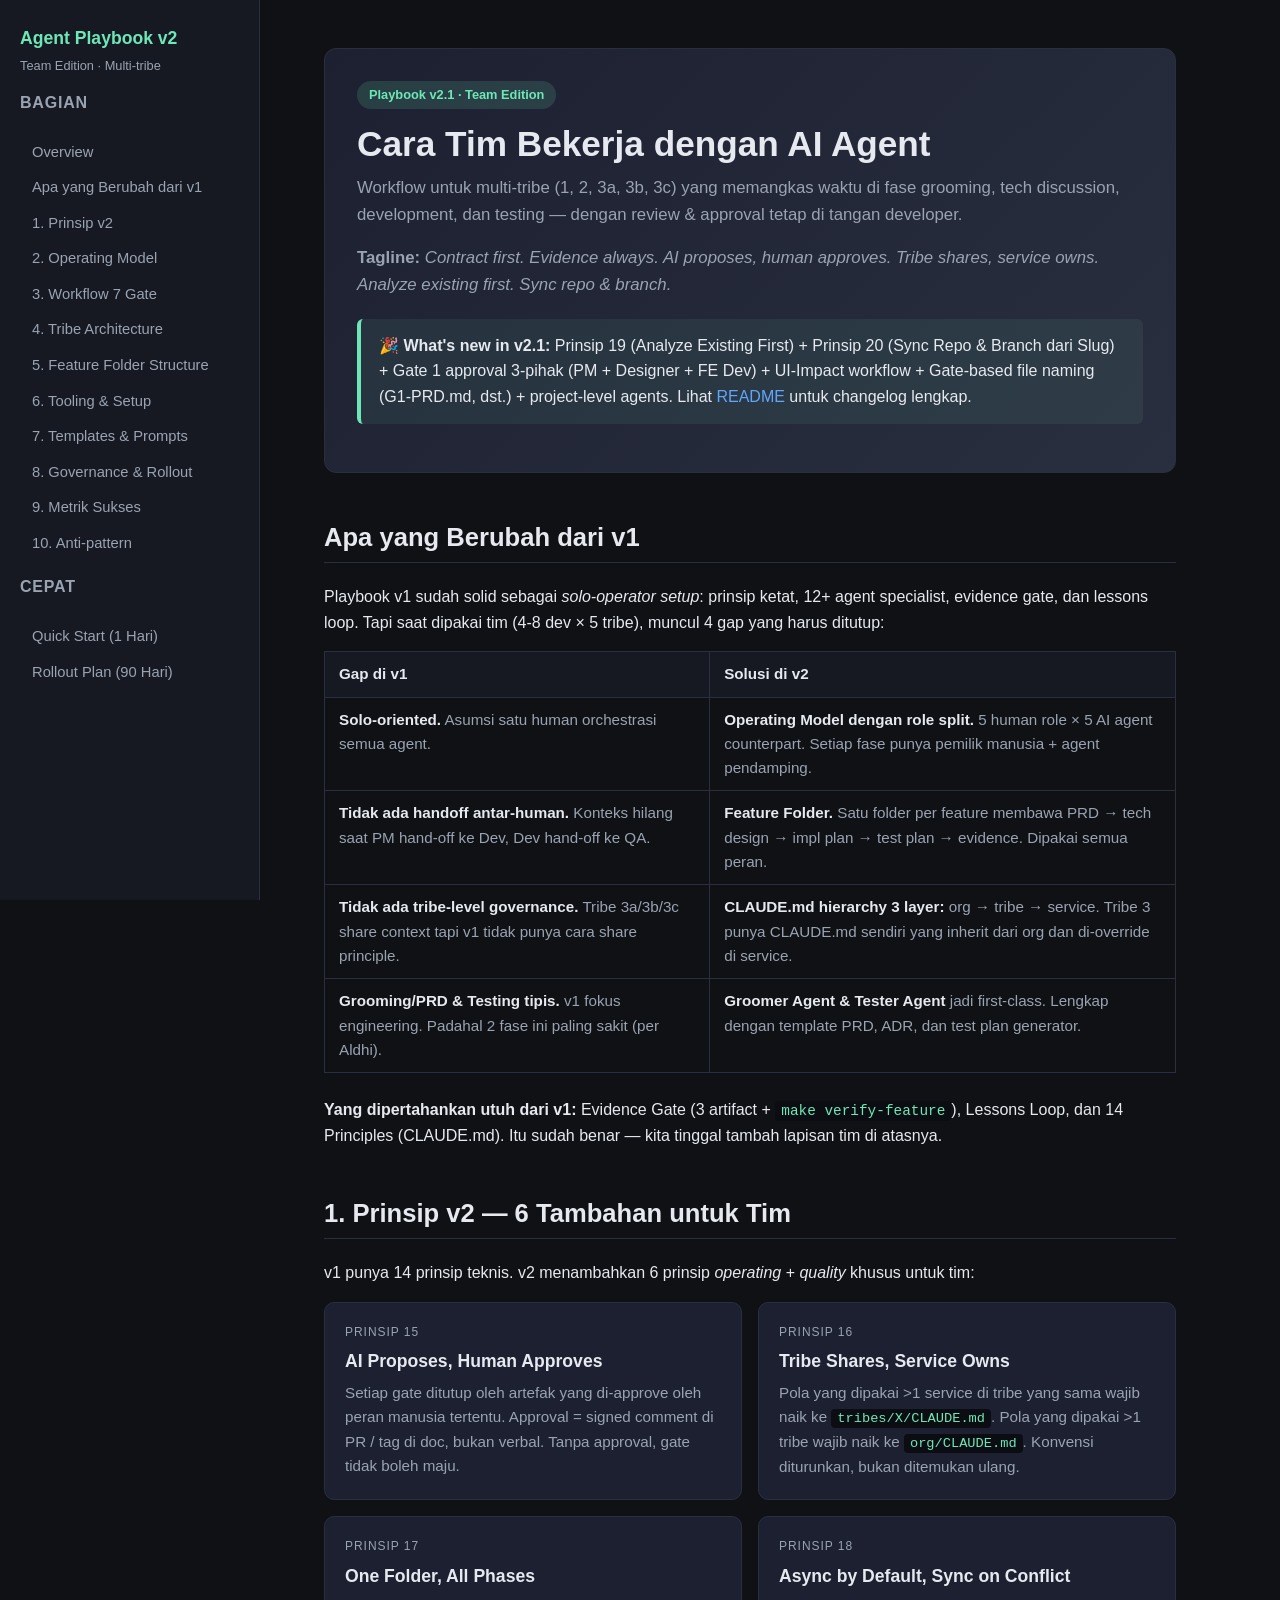
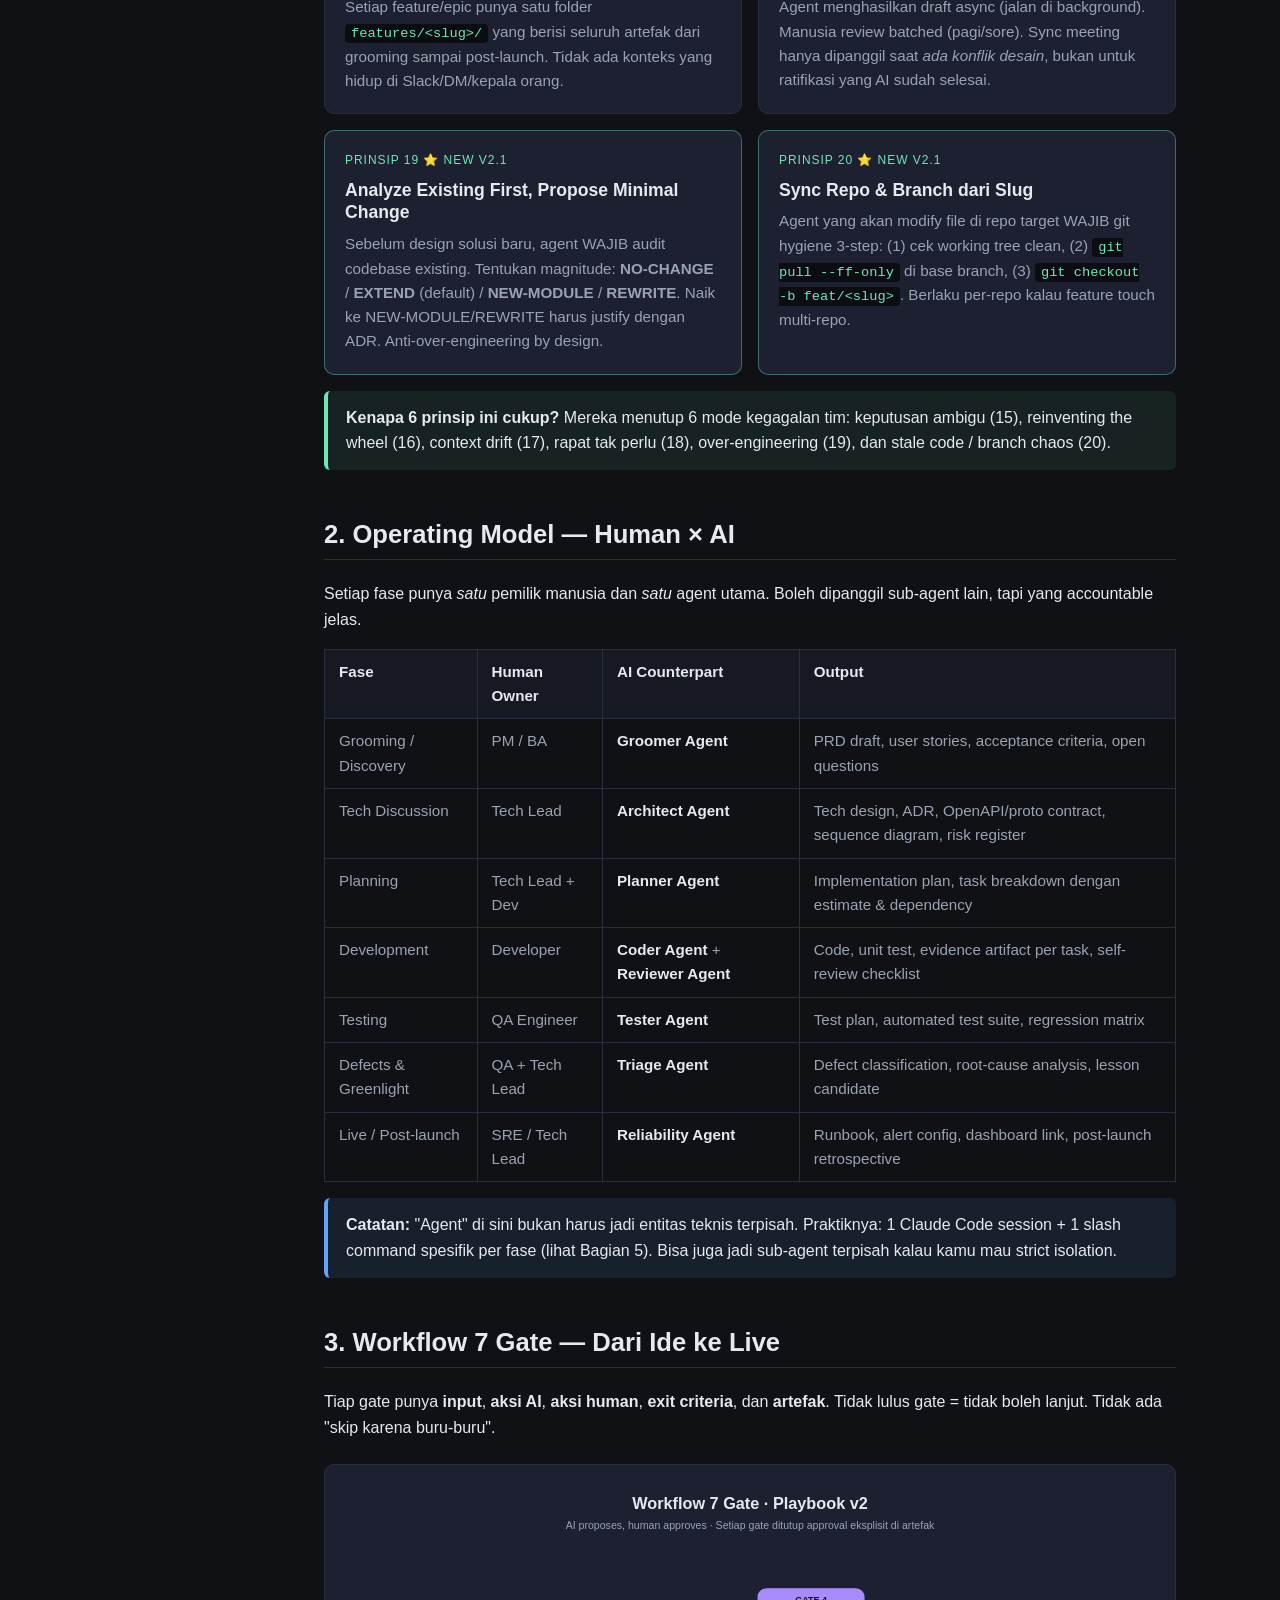
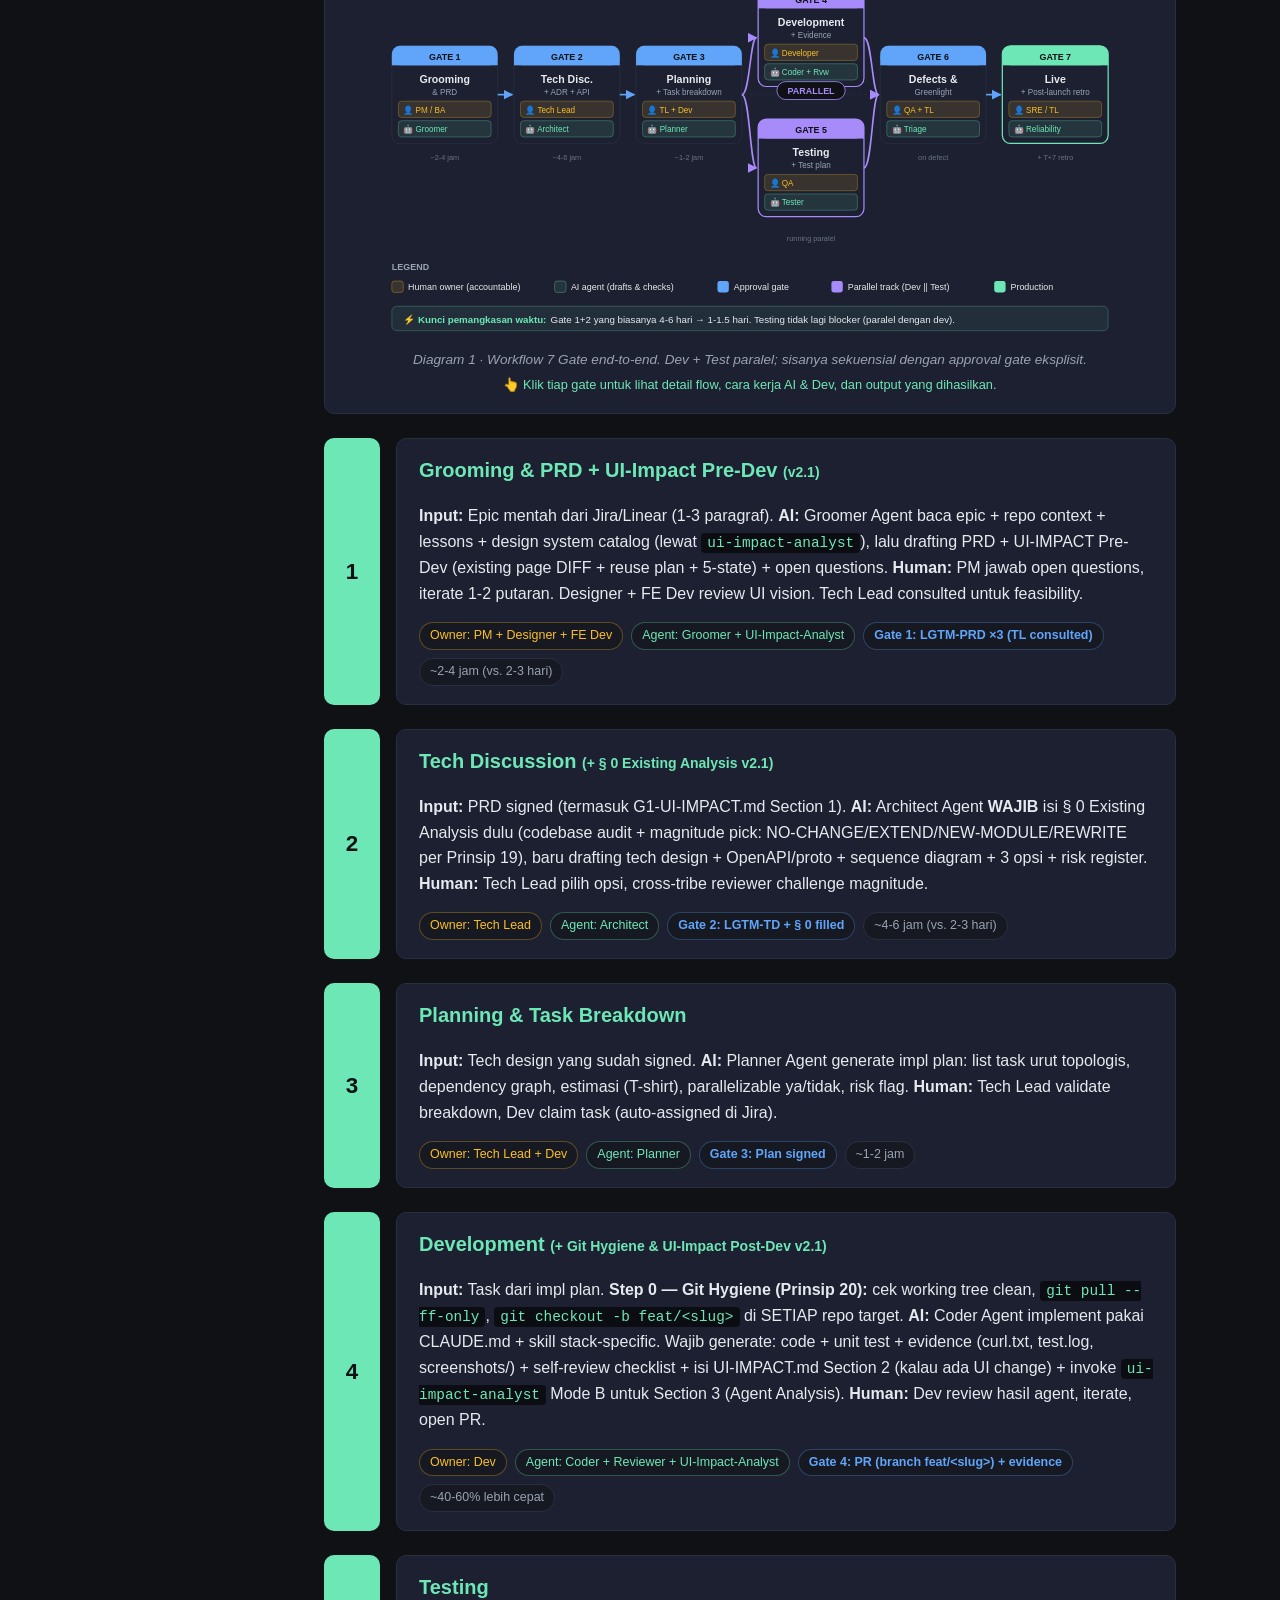
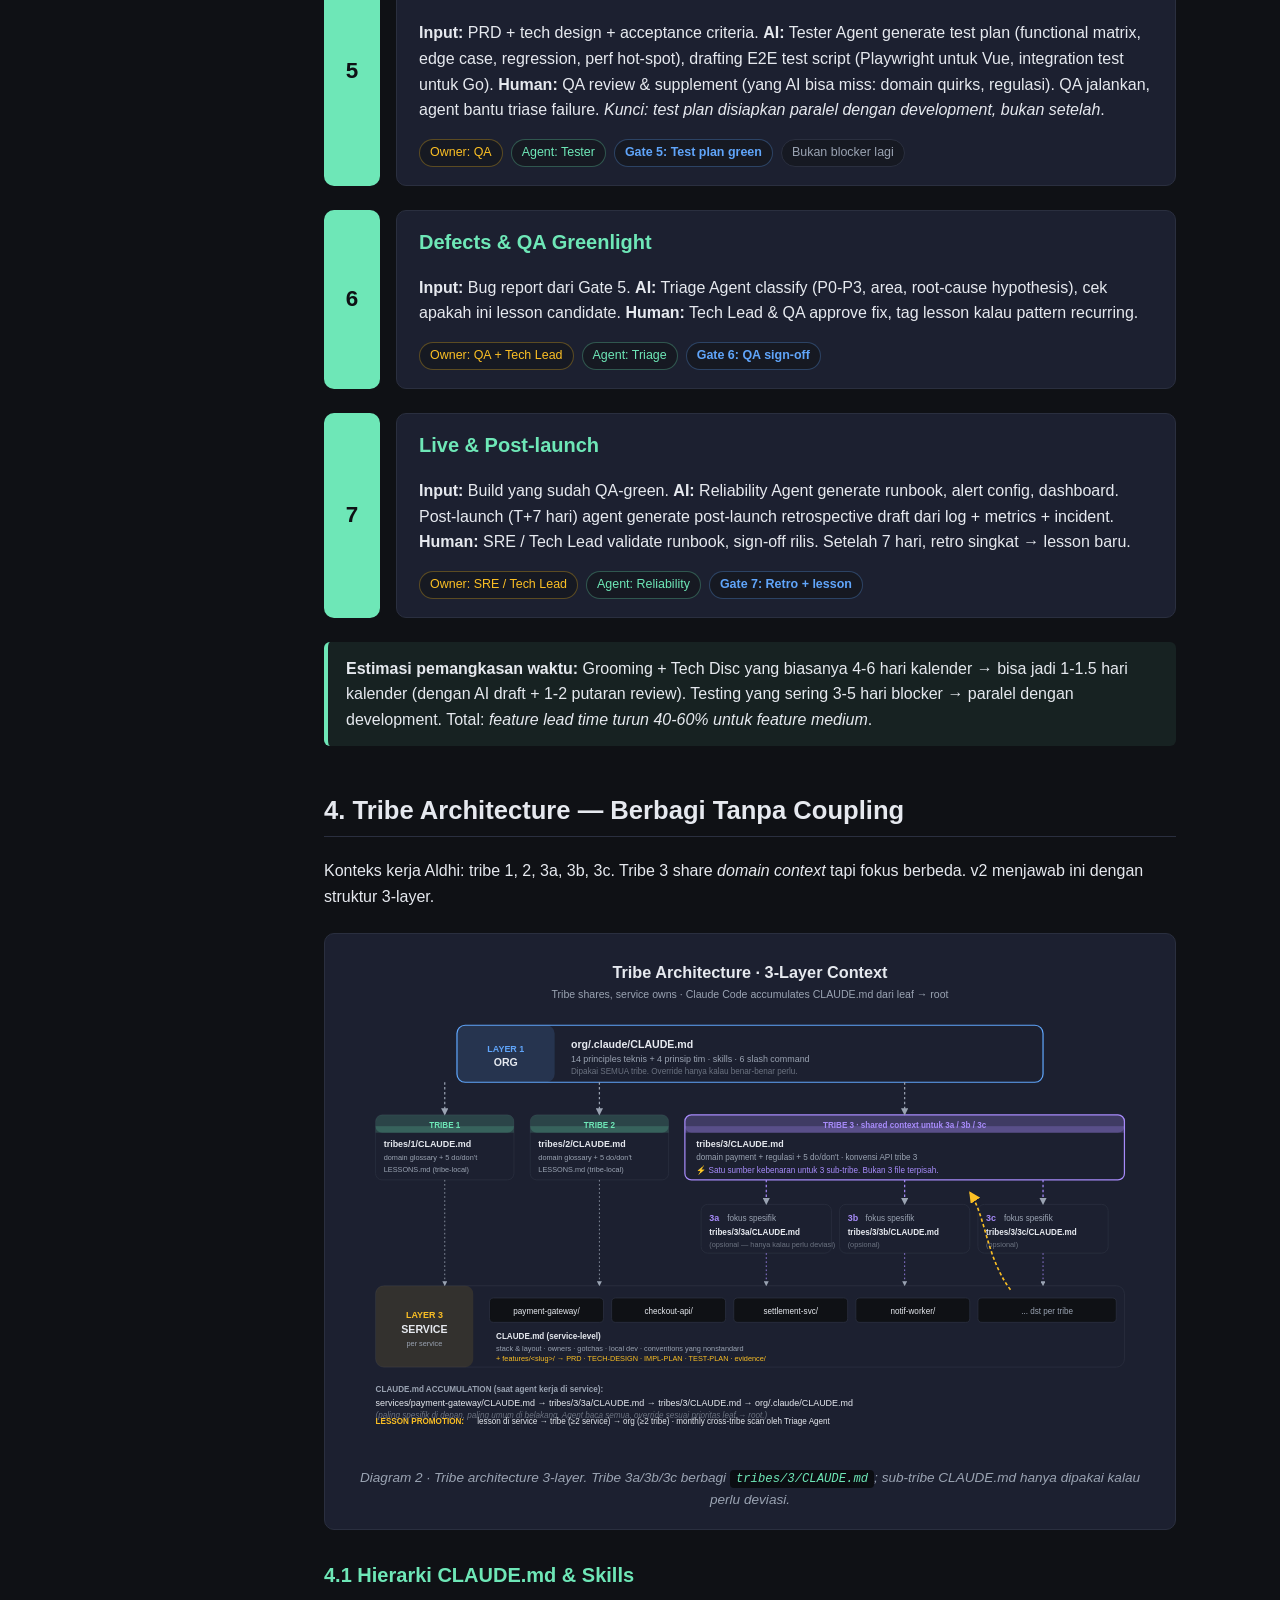
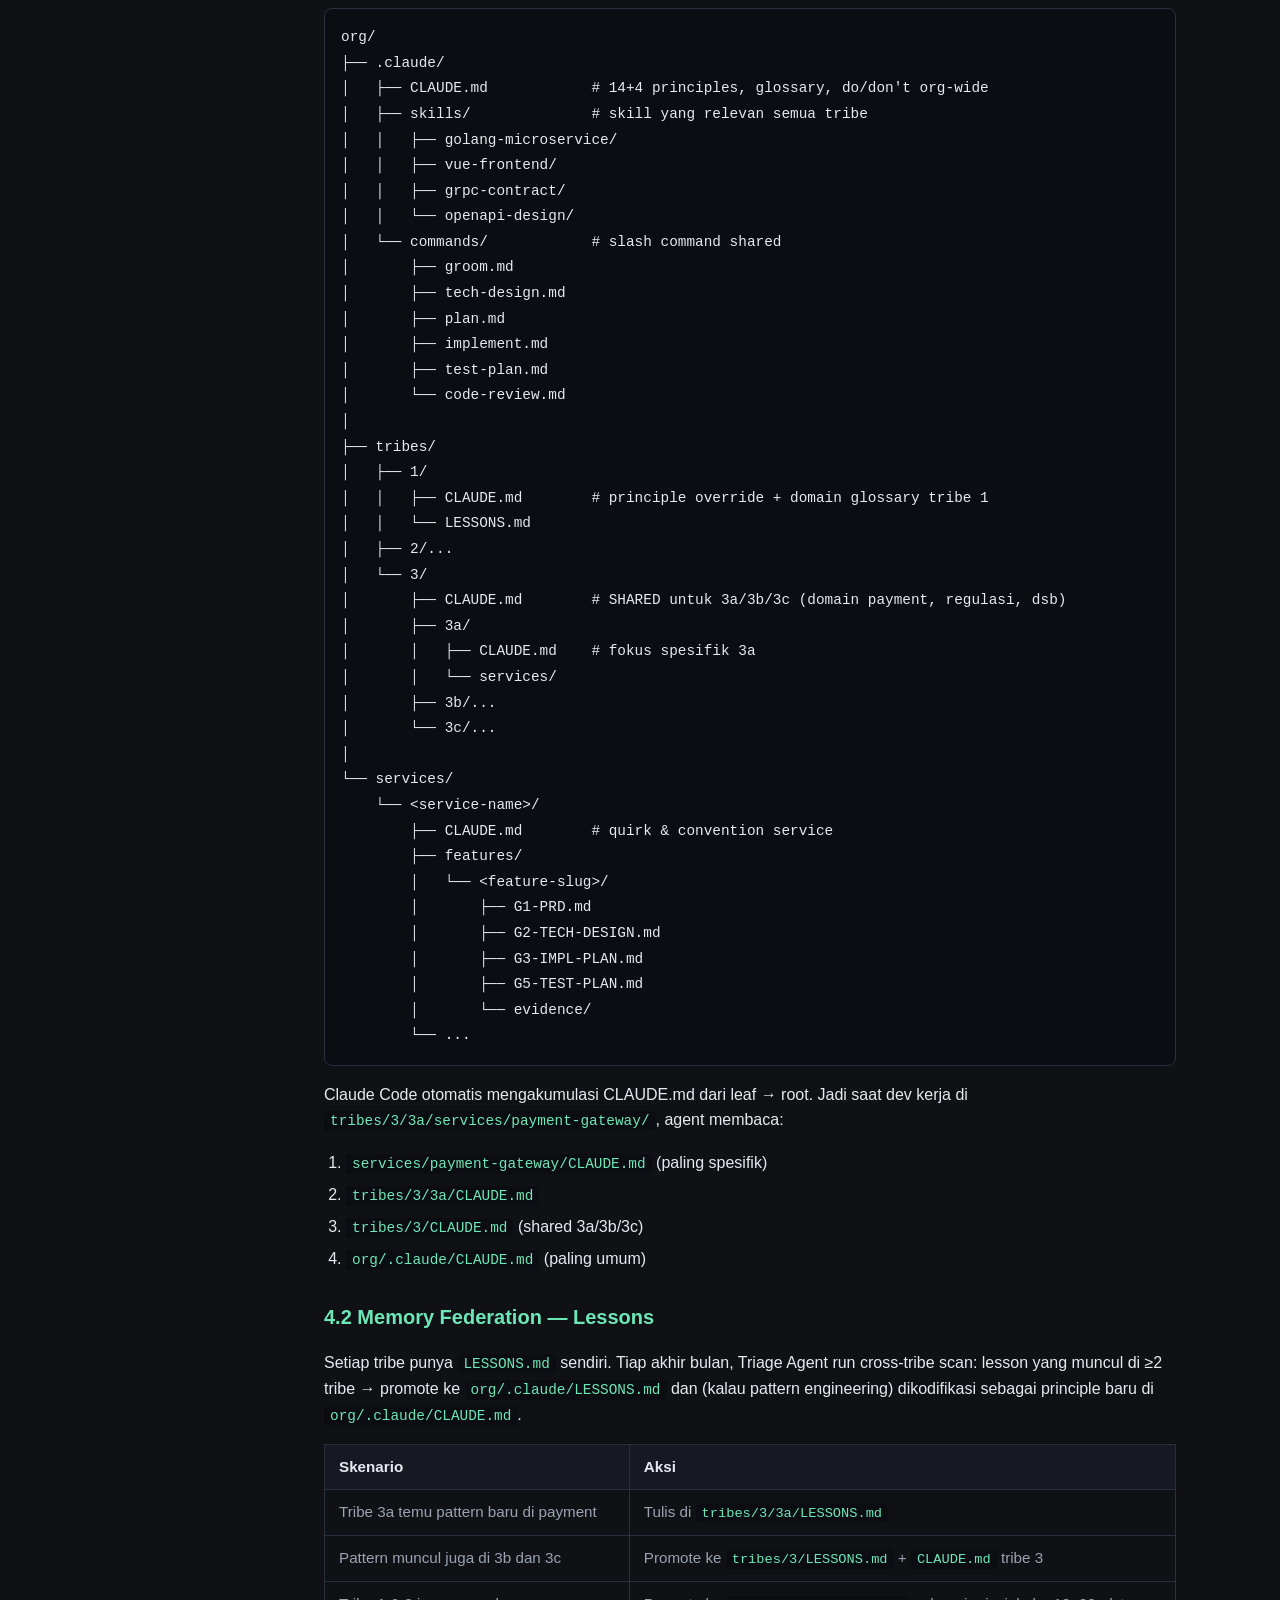
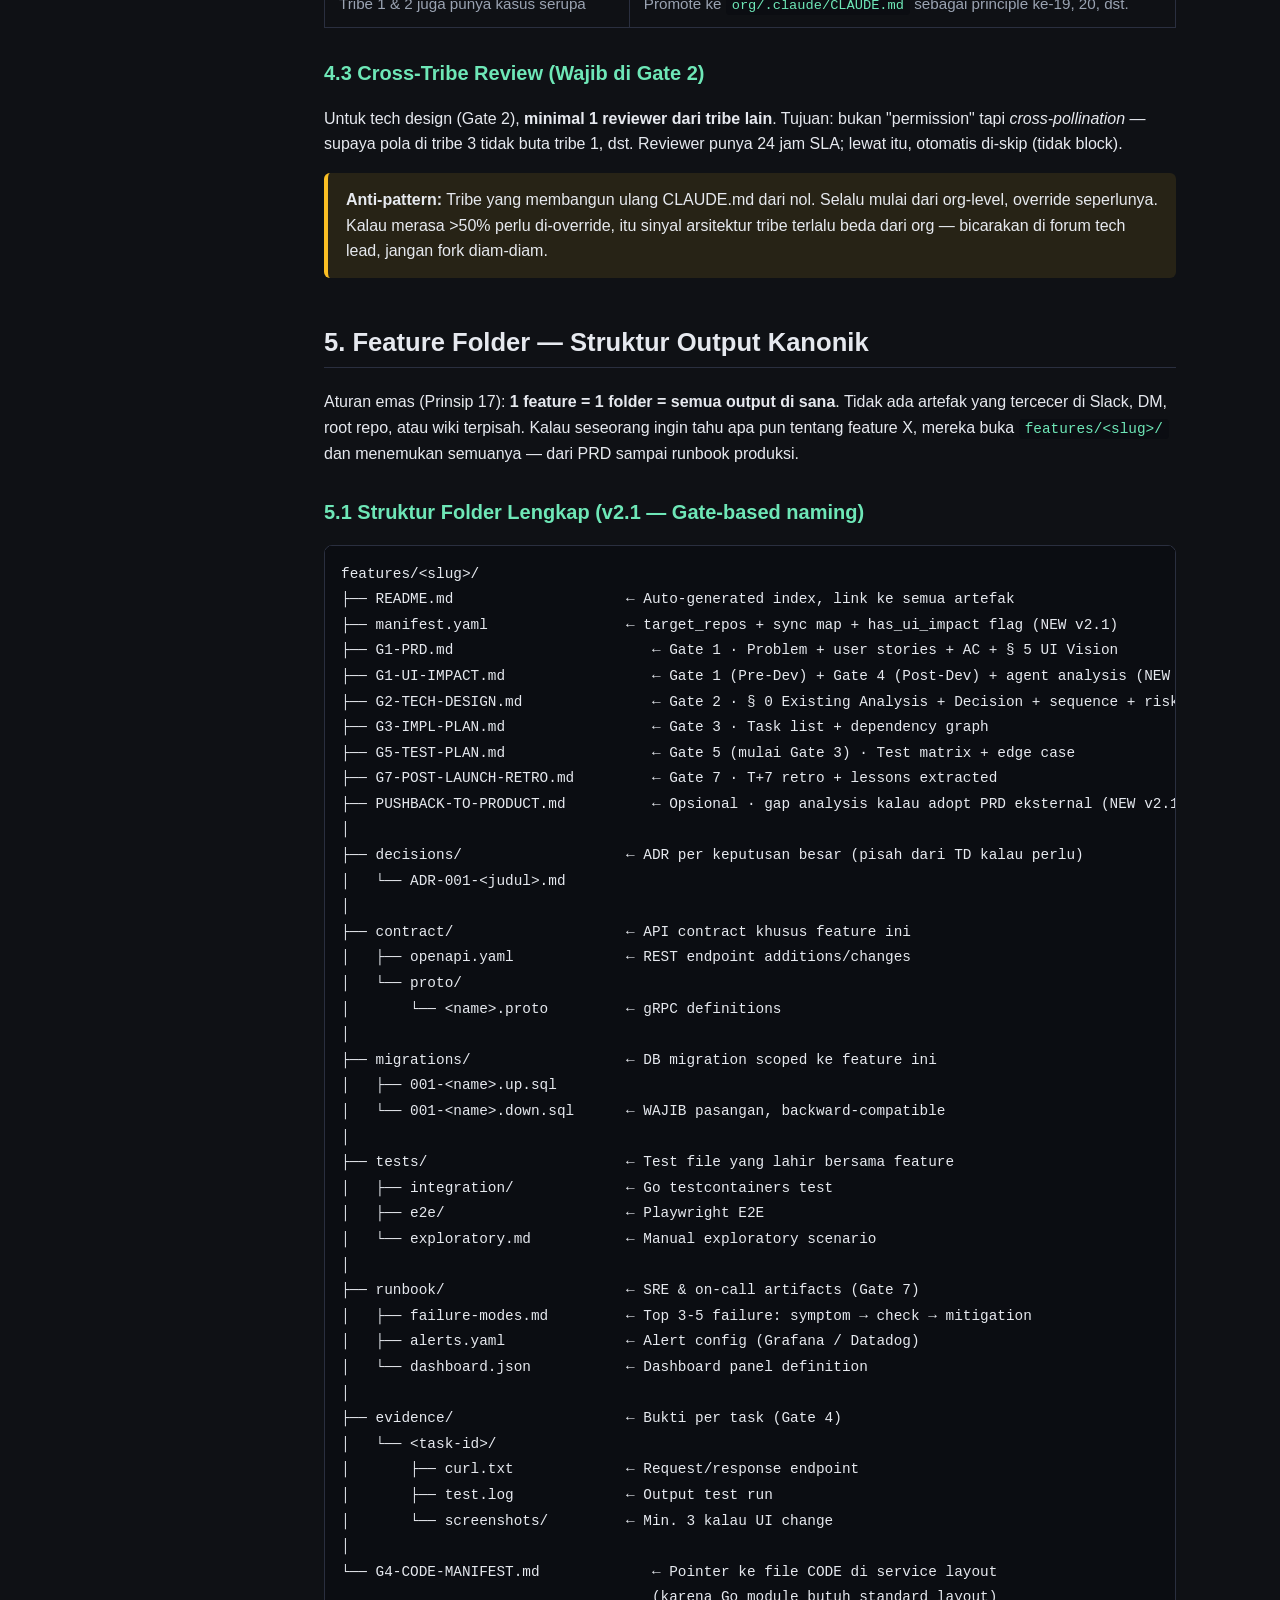
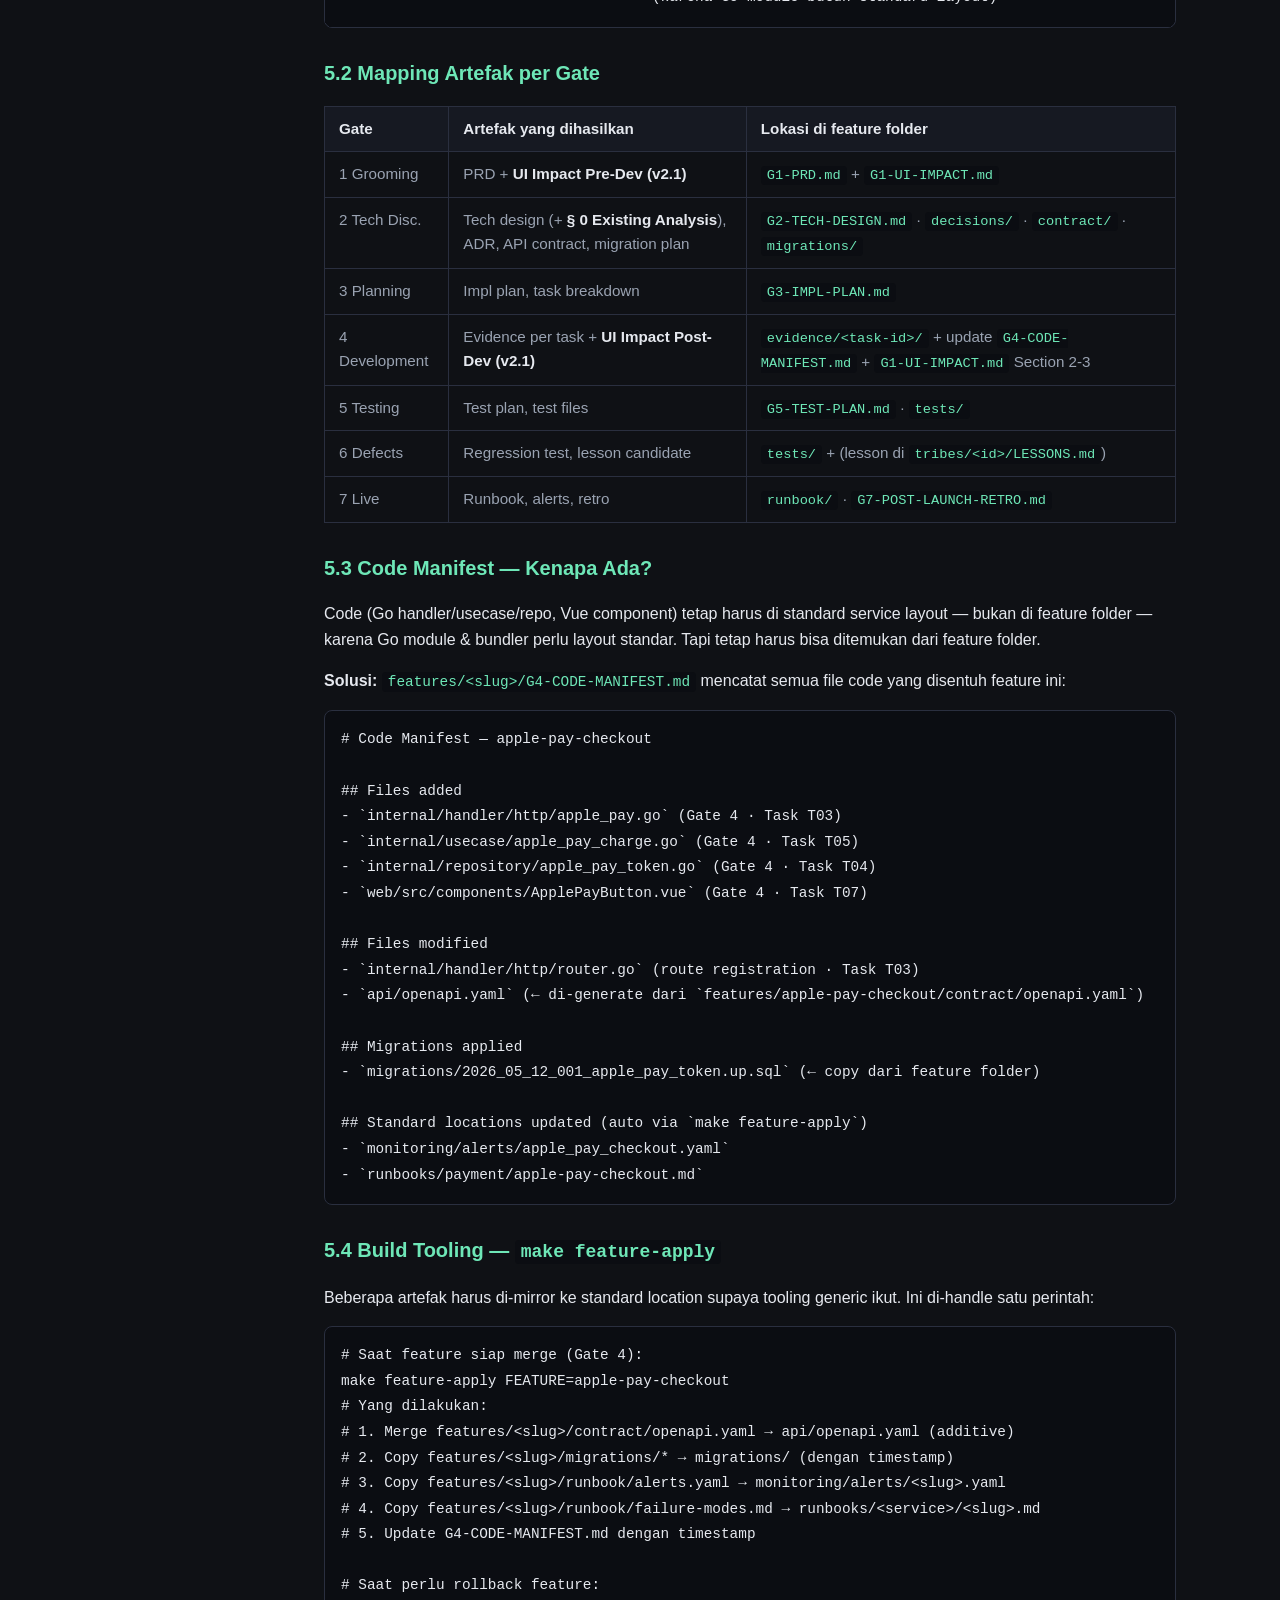
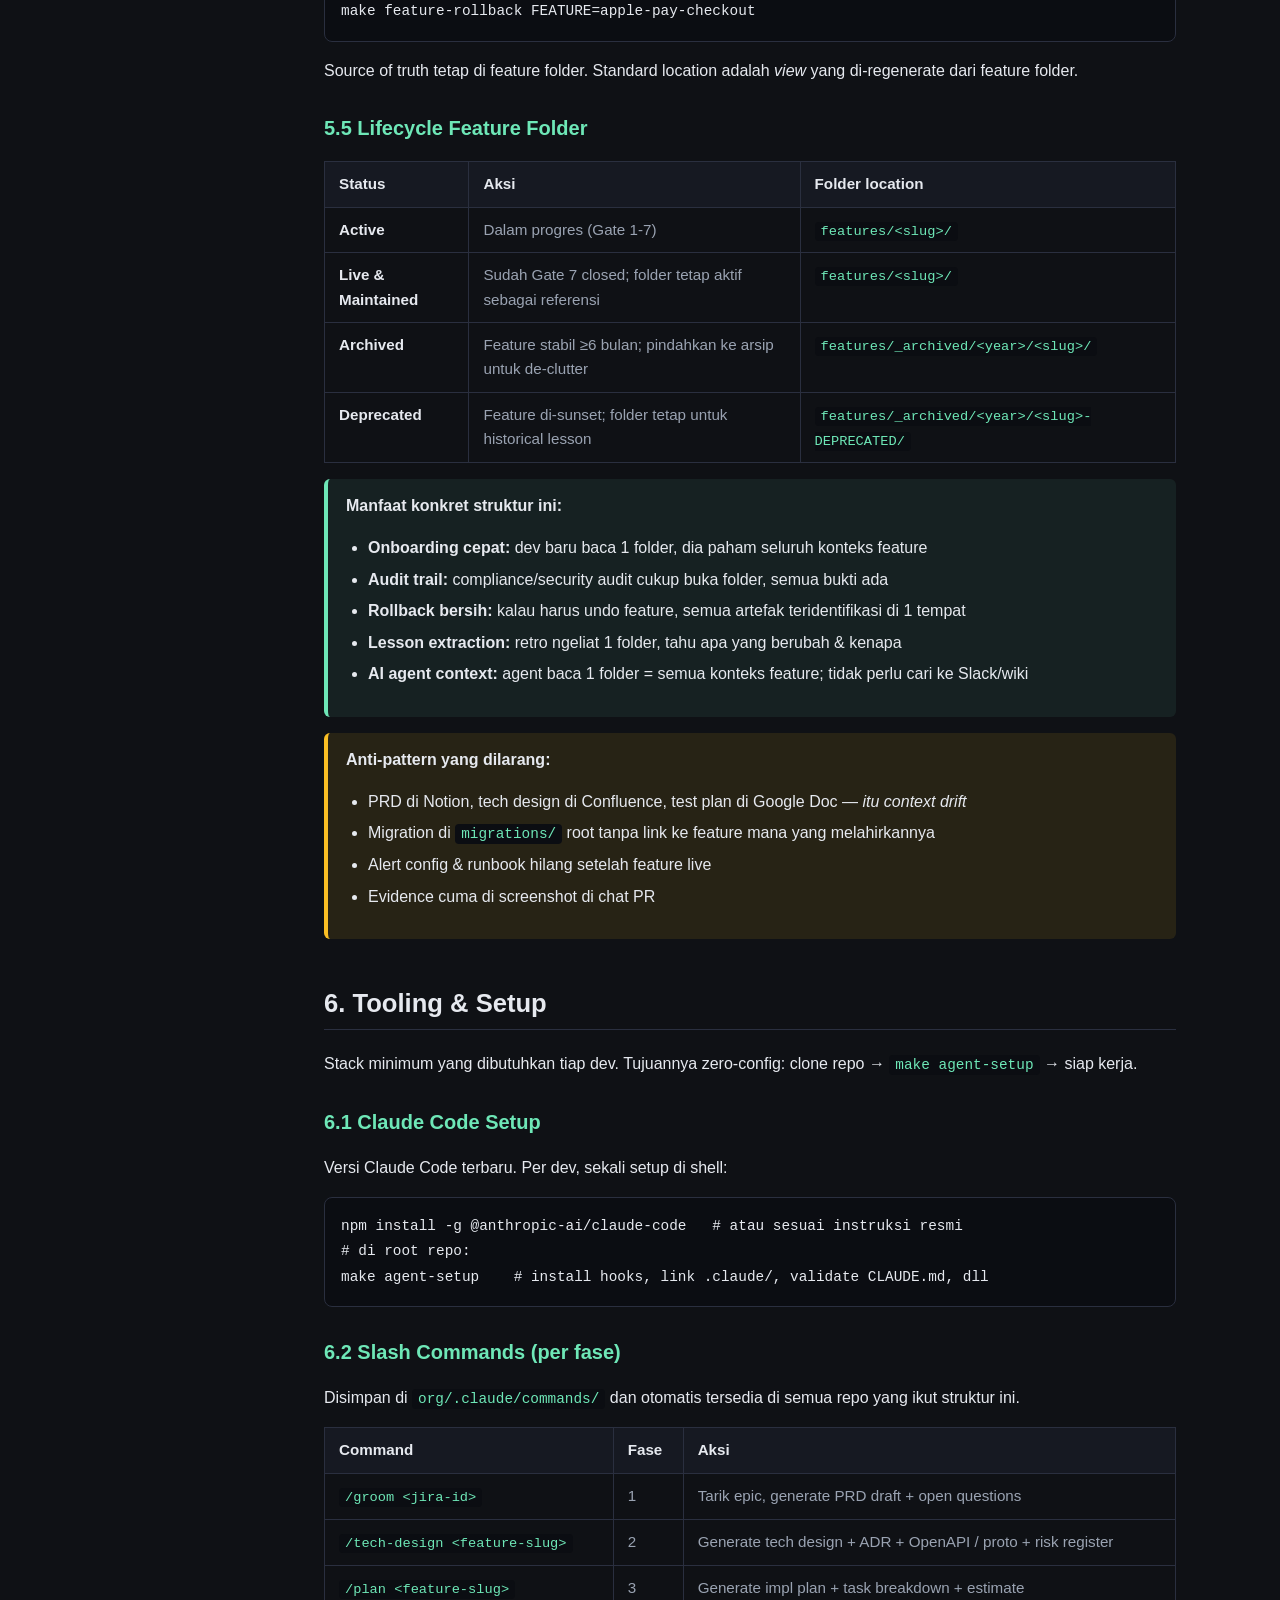
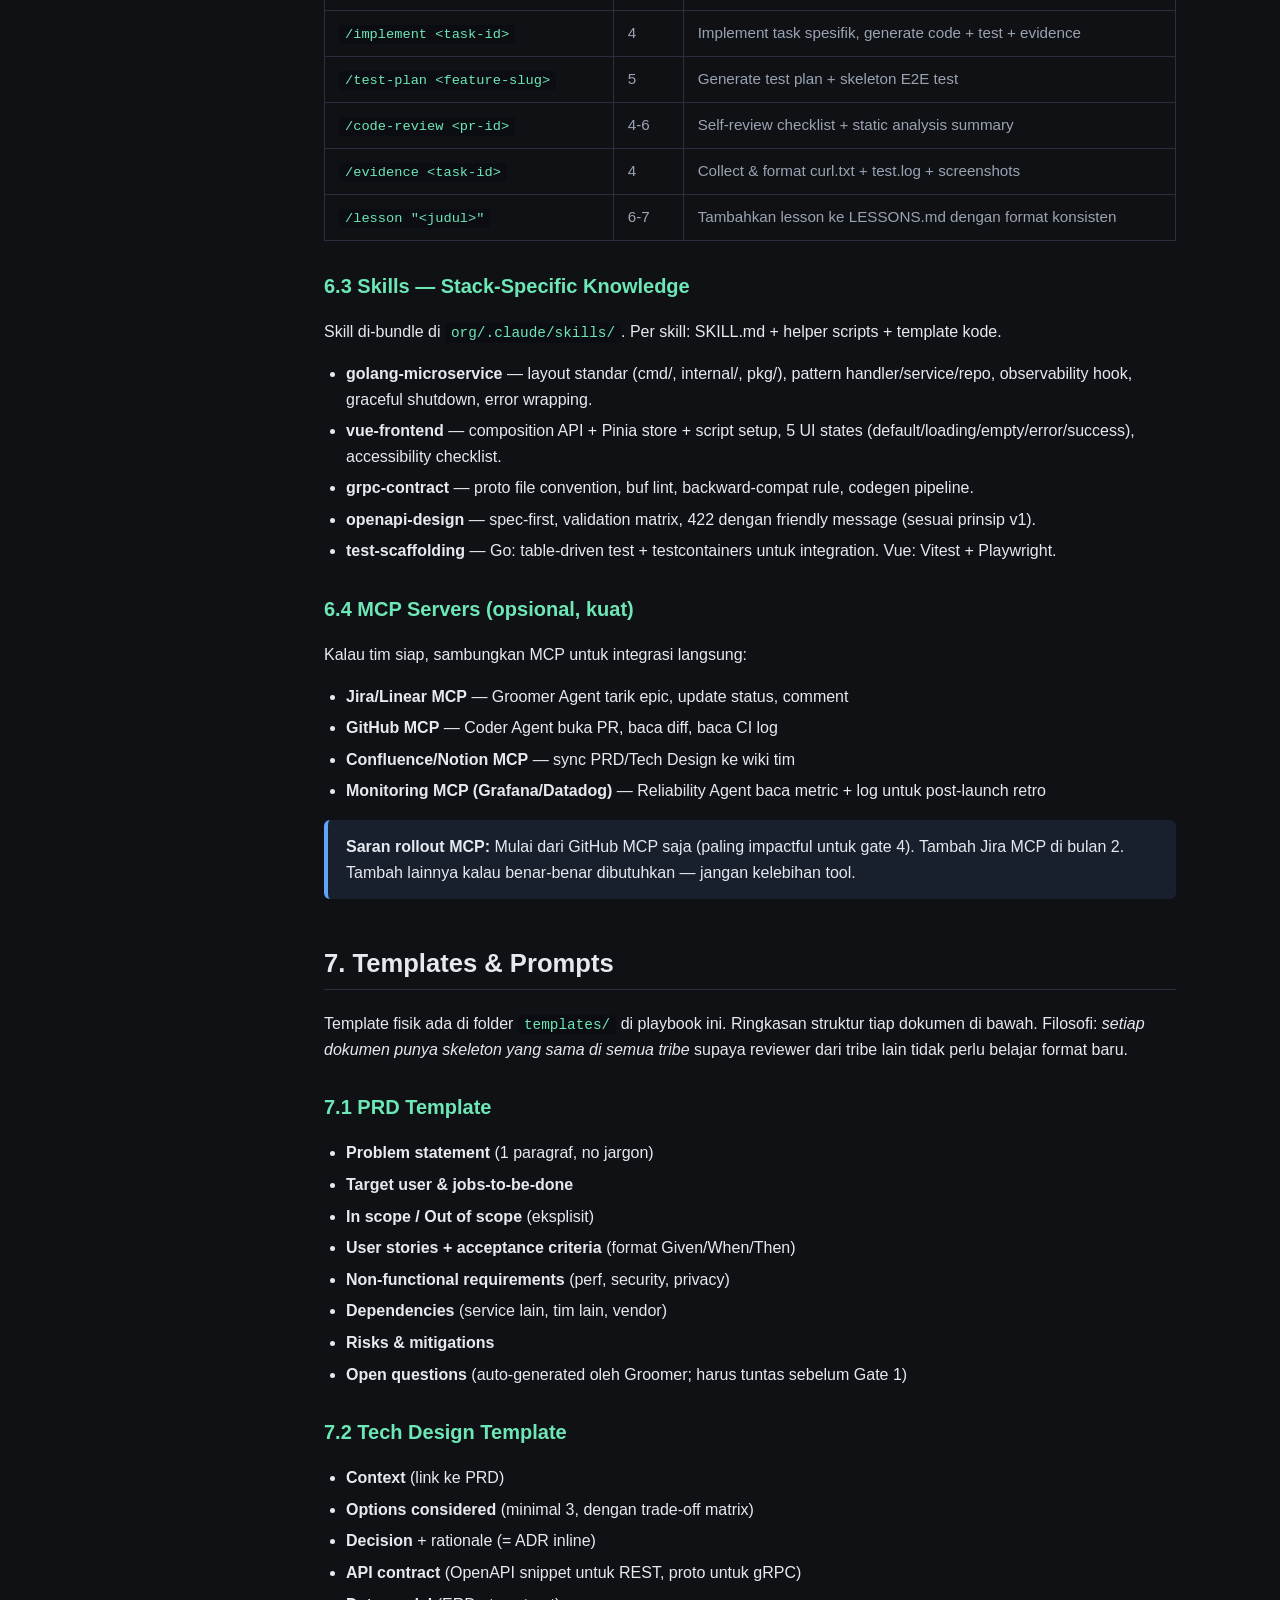
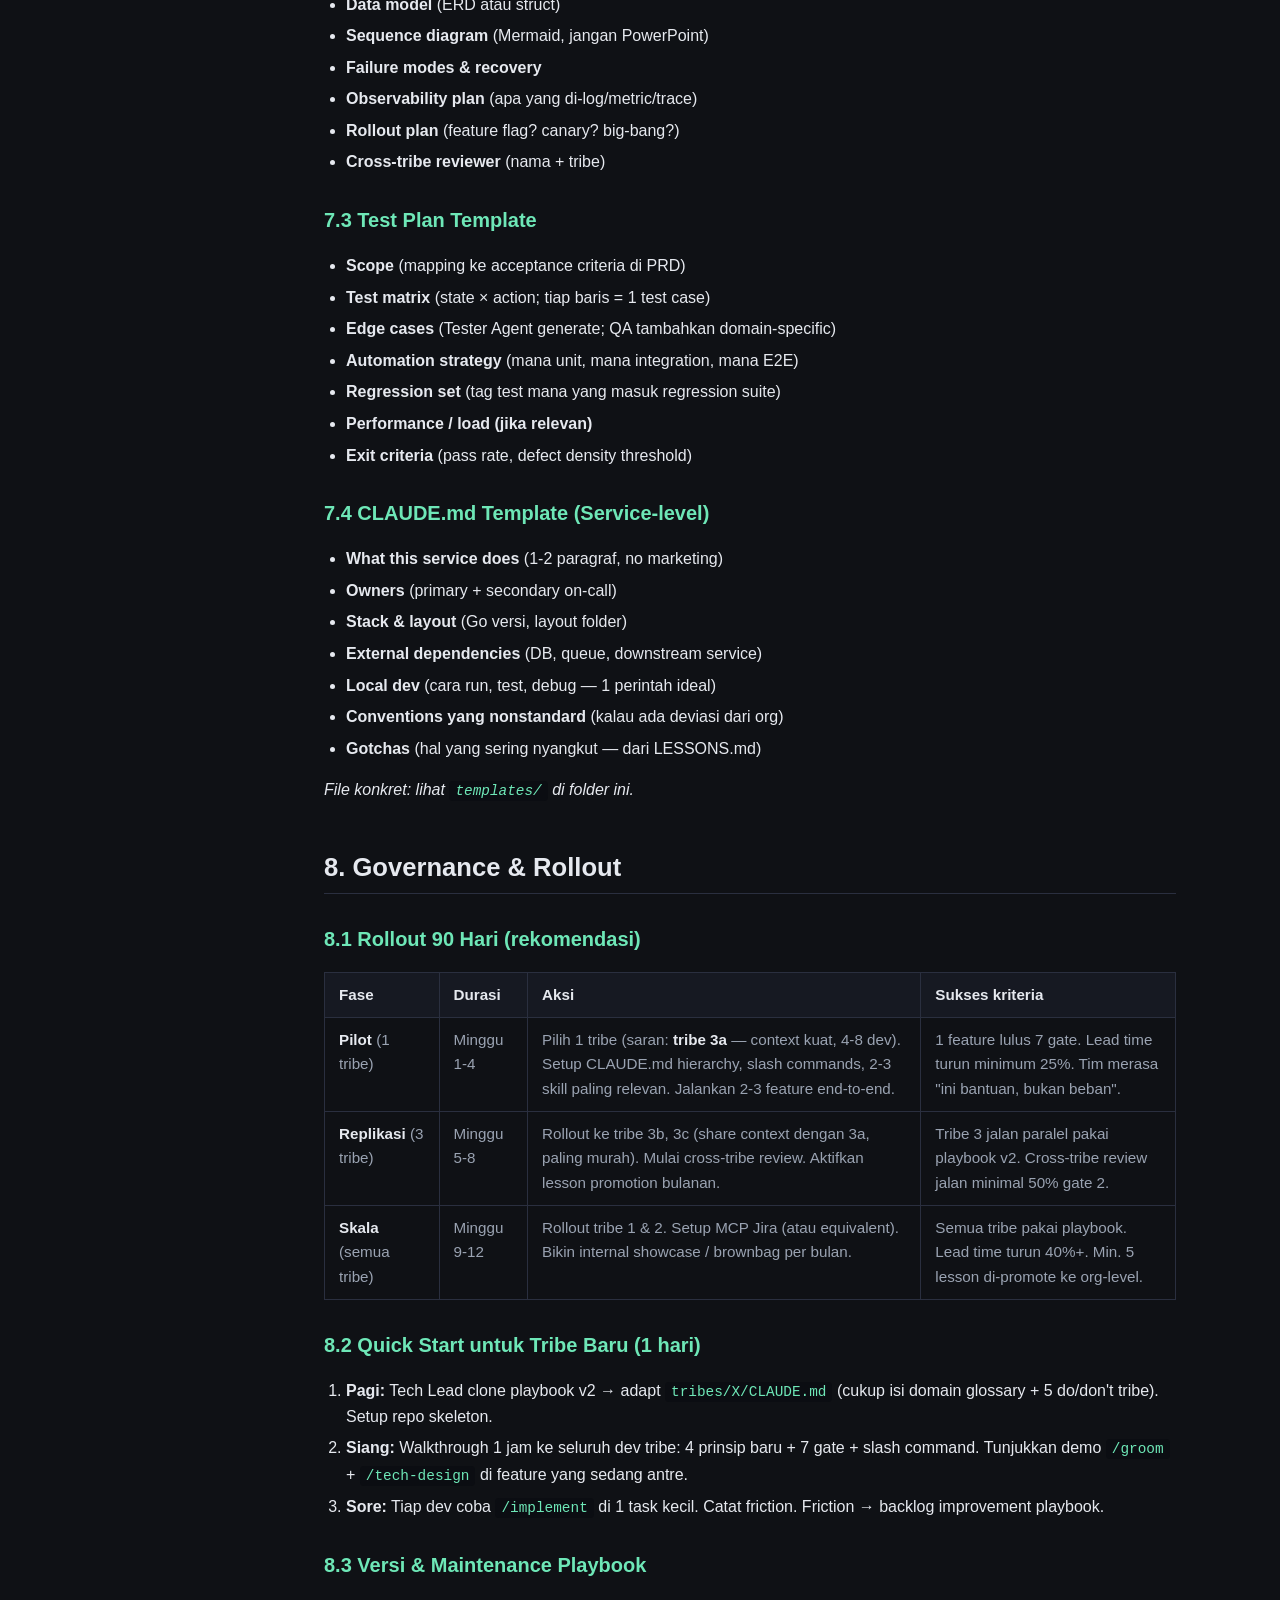
==== commit 492c36b3: "feat: v2.1 — adopt latest patterns (UI-Impact, Prinsip 19+20, gate naming) Major upgrade berdasarkan" ====
--- a/index.html
+++ b/index.html
@@ -113,10 +113,14 @@
   <main class="main">
 
     <section id="overview" class="hero">
-      <div class="pill">Playbook v2 · Team Edition</div>
+      <div class="pill">Playbook v2.1 · Team Edition</div>
       <h1>Cara Tim Bekerja dengan AI Agent</h1>
       <p>Workflow untuk multi-tribe (1, 2, 3a, 3b, 3c) yang memangkas waktu di fase grooming, tech discussion, development, dan testing — dengan review &amp; approval tetap di tangan developer.</p>
-      <p style="margin-top:16px;"><strong>Tagline:</strong> <em>Contract first. Evidence always. AI proposes, human approves. Tribe shares, service owns.</em></p>
+      <p style="margin-top:16px;"><strong>Tagline:</strong> <em>Contract first. Evidence always. AI proposes, human approves. Tribe shares, service owns. Analyze existing first. Sync repo &amp; branch.</em></p>
+
+      <div class="callout good" style="margin-top:20px;">
+        <strong>🎉 What's new in v2.1:</strong> Prinsip 19 (Analyze Existing First) + Prinsip 20 (Sync Repo &amp; Branch dari Slug) + Gate 1 approval 3-pihak (PM + Designer + FE Dev) + UI-Impact workflow + Gate-based file naming (G1-PRD.md, dst.) + project-level agents. Lihat <a href="README.md">README</a> untuk changelog lengkap.
+      </div>
     </section>
 
     <section id="what-changed">
@@ -147,8 +151,8 @@
     </section>
 
     <section id="principles">
-      <h2>1. Prinsip v2 — 4 Tambahan untuk Tim</h2>
-      <p>v1 punya 14 prinsip teknis. v2 menambahkan 4 prinsip <em>operating</em> khusus untuk tim:</p>
+      <h2>1. Prinsip v2 — 6 Tambahan untuk Tim</h2>
+      <p>v1 punya 14 prinsip teknis. v2 menambahkan 6 prinsip <em>operating + quality</em> khusus untuk tim:</p>
 
       <div class="grid grid-2">
         <div class="card">
@@ -171,10 +175,20 @@
           <h3>Async by Default, Sync on Conflict</h3>
           <p>Agent menghasilkan draft async (jalan di background). Manusia review batched (pagi/sore). Sync meeting hanya dipanggil saat <em>ada konflik desain</em>, bukan untuk ratifikasi yang AI sudah selesai.</p>
         </div>
+        <div class="card" style="border-color: rgba(110,231,183,0.4);">
+          <div class="label" style="color: var(--accent);">Prinsip 19 ⭐ NEW v2.1</div>
+          <h3>Analyze Existing First, Propose Minimal Change</h3>
+          <p>Sebelum design solusi baru, agent WAJIB audit codebase existing. Tentukan magnitude: <strong>NO-CHANGE</strong> / <strong>EXTEND</strong> (default) / <strong>NEW-MODULE</strong> / <strong>REWRITE</strong>. Naik ke NEW-MODULE/REWRITE harus justify dengan ADR. Anti-over-engineering by design.</p>
+        </div>
+        <div class="card" style="border-color: rgba(110,231,183,0.4);">
+          <div class="label" style="color: var(--accent);">Prinsip 20 ⭐ NEW v2.1</div>
+          <h3>Sync Repo &amp; Branch dari Slug</h3>
+          <p>Agent yang akan modify file di repo target WAJIB git hygiene 3-step: (1) cek working tree clean, (2) <code>git pull --ff-only</code> di base branch, (3) <code>git checkout -b feat/&lt;slug&gt;</code>. Berlaku per-repo kalau feature touch multi-repo.</p>
+        </div>
       </div>
 
       <div class="callout good">
-        <strong>Kenapa 4 prinsip ini cukup?</strong> Mereka menutup 4 mode kegagalan tim: keputusan ambigu (15), reinventing the wheel (16), context drift (17), dan rapat tak perlu (18).
+        <strong>Kenapa 6 prinsip ini cukup?</strong> Mereka menutup 6 mode kegagalan tim: keputusan ambigu (15), reinventing the wheel (16), context drift (17), rapat tak perlu (18), over-engineering (19), dan stale code / branch chaos (20).
       </div>
     </section>
 
@@ -368,12 +382,12 @@
       <div class="phase">
         <div class="phase-num">1</div>
         <div class="phase-body">
-          <h3>Grooming &amp; PRD</h3>
-          <p><strong>Input:</strong> Epic mentah dari Jira/Linear (1-3 paragraf). <strong>AI:</strong> Groomer Agent baca epic + repo context + lessons relevan, lalu drafting PRD pakai template + munculkan daftar <em>open questions</em> (apa yang belum jelas). <strong>Human:</strong> PM jawab open questions, iterate 1-2 putaran, lalu Tech Lead review high-level feasibility.</p>
+          <h3>Grooming &amp; PRD + UI-Impact Pre-Dev <span style="color:var(--accent);font-size:0.7em;">(v2.1)</span></h3>
+          <p><strong>Input:</strong> Epic mentah dari Jira/Linear (1-3 paragraf). <strong>AI:</strong> Groomer Agent baca epic + repo context + lessons + design system catalog (lewat <code>ui-impact-analyst</code>), lalu drafting PRD + UI-IMPACT Pre-Dev (existing page DIFF + reuse plan + 5-state) + open questions. <strong>Human:</strong> PM jawab open questions, iterate 1-2 putaran. Designer + FE Dev review UI vision. Tech Lead consulted untuk feasibility.</p>
           <div class="phase-meta">
-            <span class="chip human">Owner: PM</span>
-            <span class="chip ai">Agent: Groomer</span>
-            <span class="chip gate">Gate 1: PRD signed</span>
+            <span class="chip human">Owner: PM + Designer + FE Dev</span>
+            <span class="chip ai">Agent: Groomer + UI-Impact-Analyst</span>
+            <span class="chip gate">Gate 1: LGTM-PRD ×3 (TL consulted)</span>
             <span class="chip">~2-4 jam (vs. 2-3 hari)</span>
           </div>
         </div>
@@ -382,12 +396,12 @@
       <div class="phase">
         <div class="phase-num">2</div>
         <div class="phase-body">
-          <h3>Tech Discussion</h3>
-          <p><strong>Input:</strong> PRD yang sudah signed. <strong>AI:</strong> Architect Agent baca PRD + service map + existing API contract, drafting: tech design doc, OpenAPI / proto contract, sequence diagram, data model, alternatif (3 opsi minimal), dan risk register. <strong>Human:</strong> Tech Lead pilih opsi, tribe peer review (1 reviewer dari tribe lain WAJIB untuk cross-pollination), lalu sign.</p>
+          <h3>Tech Discussion <span style="color:var(--accent);font-size:0.7em;">(+ § 0 Existing Analysis v2.1)</span></h3>
+          <p><strong>Input:</strong> PRD signed (termasuk G1-UI-IMPACT.md Section 1). <strong>AI:</strong> Architect Agent <strong>WAJIB</strong> isi § 0 Existing Analysis dulu (codebase audit + magnitude pick: NO-CHANGE/EXTEND/NEW-MODULE/REWRITE per Prinsip 19), baru drafting tech design + OpenAPI/proto + sequence diagram + 3 opsi + risk register. <strong>Human:</strong> Tech Lead pilih opsi, cross-tribe reviewer challenge magnitude.</p>
           <div class="phase-meta">
             <span class="chip human">Owner: Tech Lead</span>
             <span class="chip ai">Agent: Architect</span>
-            <span class="chip gate">Gate 2: Tech Design signed</span>
+            <span class="chip gate">Gate 2: LGTM-TD + § 0 filled</span>
             <span class="chip">~4-6 jam (vs. 2-3 hari)</span>
           </div>
         </div>
@@ -410,12 +424,12 @@
       <div class="phase">
         <div class="phase-num">4</div>
         <div class="phase-body">
-          <h3>Development</h3>
-          <p><strong>Input:</strong> Task dari impl plan. <strong>AI:</strong> Coder Agent implement task pakai CLAUDE.md service-level + skill go-microservice / vue-frontend. Wajib generate: code + unit test + evidence (curl.txt, test.log, screenshots/) + self-review checklist. Reviewer Agent jalankan static check + checklist sebelum dev push. <strong>Human:</strong> Dev review hasil agent, iterate, lalu open PR. Peer dev review fokus ke <em>kelogisan keputusan</em>, bukan style (style sudah dihandle linter).</p>
+          <h3>Development <span style="color:var(--accent);font-size:0.7em;">(+ Git Hygiene &amp; UI-Impact Post-Dev v2.1)</span></h3>
+          <p><strong>Input:</strong> Task dari impl plan. <strong>Step 0 — Git Hygiene (Prinsip 20):</strong> cek working tree clean, <code>git pull --ff-only</code>, <code>git checkout -b feat/&lt;slug&gt;</code> di SETIAP repo target. <strong>AI:</strong> Coder Agent implement pakai CLAUDE.md + skill stack-specific. Wajib generate: code + unit test + evidence (curl.txt, test.log, screenshots/) + self-review checklist + isi UI-IMPACT.md Section 2 (kalau ada UI change) + invoke <code>ui-impact-analyst</code> Mode B untuk Section 3 (Agent Analysis). <strong>Human:</strong> Dev review hasil agent, iterate, open PR.</p>
           <div class="phase-meta">
             <span class="chip human">Owner: Dev</span>
-            <span class="chip ai">Agent: Coder + Reviewer</span>
-            <span class="chip gate">Gate 4: PR + evidence</span>
+            <span class="chip ai">Agent: Coder + Reviewer + UI-Impact-Analyst</span>
+            <span class="chip gate">Gate 4: PR (branch feat/&lt;slug&gt;) + evidence</span>
             <span class="chip">~40-60% lebih cepat</span>
           </div>
         </div>
@@ -618,10 +632,10 @@
         ├── CLAUDE.md        # quirk &amp; convention service
         ├── features/
         │   └── &lt;feature-slug&gt;/
-        │       ├── PRD.md
-        │       ├── TECH-DESIGN.md
-        │       ├── IMPL-PLAN.md
-        │       ├── TEST-PLAN.md
+        │       ├── G1-PRD.md
+        │       ├── G2-TECH-DESIGN.md
+        │       ├── G3-IMPL-PLAN.md
+        │       ├── G5-TEST-PLAN.md
         │       └── evidence/
         └── ...
 </code></pre>
@@ -656,14 +670,17 @@
       <h2>5. Feature Folder — Struktur Output Kanonik</h2>
       <p>Aturan emas (Prinsip 17): <strong>1 feature = 1 folder = semua output di sana</strong>. Tidak ada artefak yang tercecer di Slack, DM, root repo, atau wiki terpisah. Kalau seseorang ingin tahu apa pun tentang feature X, mereka buka <code>features/&lt;slug&gt;/</code> dan menemukan semuanya — dari PRD sampai runbook produksi.</p>
 
-      <h3>5.1 Struktur Folder Lengkap</h3>
+      <h3>5.1 Struktur Folder Lengkap (v2.1 — Gate-based naming)</h3>
 <pre><code>features/&lt;slug&gt;/
 ├── README.md                    ← Auto-generated index, link ke semua artefak
-├── PRD.md                       ← Gate 1 · Problem + user stories + AC
-├── TECH-DESIGN.md               ← Gate 2 · Decision + sequence diagram + risk
-├── IMPL-PLAN.md                 ← Gate 3 · Task list + dependency graph
-├── TEST-PLAN.md                 ← Gate 5 (mulai Gate 3) · Test matrix + edge case
-├── POST-LAUNCH-RETRO.md         ← Gate 7 · T+7 retro + lessons extracted
+├── manifest.yaml                ← target_repos + sync map + has_ui_impact flag (NEW v2.1)
+├── G1-PRD.md                       ← Gate 1 · Problem + user stories + AC + § 5 UI Vision
+├── G1-UI-IMPACT.md                 ← Gate 1 (Pre-Dev) + Gate 4 (Post-Dev) + agent analysis (NEW v2.1)
+├── G2-TECH-DESIGN.md               ← Gate 2 · § 0 Existing Analysis + Decision + sequence + risk
+├── G3-IMPL-PLAN.md                 ← Gate 3 · Task list + dependency graph
+├── G5-TEST-PLAN.md                 ← Gate 5 (mulai Gate 3) · Test matrix + edge case
+├── G7-POST-LAUNCH-RETRO.md         ← Gate 7 · T+7 retro + lessons extracted
+├── PUSHBACK-TO-PRODUCT.md          ← Opsional · gap analysis kalau adopt PRD eksternal (NEW v2.1)
 │
 ├── decisions/                   ← ADR per keputusan besar (pisah dari TD kalau perlu)
 │   └── ADR-001-&lt;judul&gt;.md
@@ -693,25 +710,25 @@
 │       ├── test.log             ← Output test run
 │       └── screenshots/         ← Min. 3 kalau UI change
 │
-└── code-manifest.md             ← Pointer ke file CODE di service layout
+└── G4-CODE-MANIFEST.md             ← Pointer ke file CODE di service layout
                                     (karena Go module butuh standard layout)
 </code></pre>
 
       <h3>5.2 Mapping Artefak per Gate</h3>
       <table>
         <tr><th>Gate</th><th>Artefak yang dihasilkan</th><th>Lokasi di feature folder</th></tr>
-        <tr><td>1 Grooming</td><td>PRD</td><td><code>PRD.md</code></td></tr>
-        <tr><td>2 Tech Disc.</td><td>Tech design, ADR, API contract, migration plan</td><td><code>TECH-DESIGN.md</code> · <code>decisions/</code> · <code>contract/</code> · <code>migrations/</code></td></tr>
-        <tr><td>3 Planning</td><td>Impl plan, task breakdown</td><td><code>IMPL-PLAN.md</code></td></tr>
-        <tr><td>4 Development</td><td>Evidence per task</td><td><code>evidence/&lt;task-id&gt;/</code> + update <code>code-manifest.md</code></td></tr>
-        <tr><td>5 Testing</td><td>Test plan, test files</td><td><code>TEST-PLAN.md</code> · <code>tests/</code></td></tr>
+        <tr><td>1 Grooming</td><td>PRD + <strong>UI Impact Pre-Dev (v2.1)</strong></td><td><code>G1-PRD.md</code> + <code>G1-UI-IMPACT.md</code></td></tr>
+        <tr><td>2 Tech Disc.</td><td>Tech design (+ <strong>§ 0 Existing Analysis</strong>), ADR, API contract, migration plan</td><td><code>G2-TECH-DESIGN.md</code> · <code>decisions/</code> · <code>contract/</code> · <code>migrations/</code></td></tr>
+        <tr><td>3 Planning</td><td>Impl plan, task breakdown</td><td><code>G3-IMPL-PLAN.md</code></td></tr>
+        <tr><td>4 Development</td><td>Evidence per task + <strong>UI Impact Post-Dev (v2.1)</strong></td><td><code>evidence/&lt;task-id&gt;/</code> + update <code>G4-CODE-MANIFEST.md</code> + <code>G1-UI-IMPACT.md</code> Section 2-3</td></tr>
+        <tr><td>5 Testing</td><td>Test plan, test files</td><td><code>G5-TEST-PLAN.md</code> · <code>tests/</code></td></tr>
         <tr><td>6 Defects</td><td>Regression test, lesson candidate</td><td><code>tests/</code> + (lesson di <code>tribes/&lt;id&gt;/LESSONS.md</code>)</td></tr>
-        <tr><td>7 Live</td><td>Runbook, alerts, retro</td><td><code>runbook/</code> · <code>POST-LAUNCH-RETRO.md</code></td></tr>
+        <tr><td>7 Live</td><td>Runbook, alerts, retro</td><td><code>runbook/</code> · <code>G7-POST-LAUNCH-RETRO.md</code></td></tr>
       </table>
 
       <h3>5.3 Code Manifest — Kenapa Ada?</h3>
       <p>Code (Go handler/usecase/repo, Vue component) tetap harus di standard service layout — bukan di feature folder — karena Go module &amp; bundler perlu layout standar. Tapi tetap harus bisa ditemukan dari feature folder.</p>
-      <p><strong>Solusi:</strong> <code>features/&lt;slug&gt;/code-manifest.md</code> mencatat semua file code yang disentuh feature ini:</p>
+      <p><strong>Solusi:</strong> <code>features/&lt;slug&gt;/G4-CODE-MANIFEST.md</code> mencatat semua file code yang disentuh feature ini:</p>
 <pre><code># Code Manifest — apple-pay-checkout
 
 ## Files added
@@ -741,7 +758,7 @@
 # 2. Copy features/&lt;slug&gt;/migrations/* → migrations/ (dengan timestamp)
 # 3. Copy features/&lt;slug&gt;/runbook/alerts.yaml → monitoring/alerts/&lt;slug&gt;.yaml
 # 4. Copy features/&lt;slug&gt;/runbook/failure-modes.md → runbooks/&lt;service&gt;/&lt;slug&gt;.md
-# 5. Update code-manifest.md dengan timestamp
+# 5. Update G4-CODE-MANIFEST.md dengan timestamp
 
 # Saat perlu rollback feature:
 make feature-rollback FEATURE=apple-pay-checkout
@@ -929,7 +946,7 @@
       <h3>8.4 Approval Mekanisme Konkret</h3>
       <table>
         <tr><th>Gate</th><th>Bentuk Approval</th></tr>
-        <tr><td>1 (PRD)</td><td>Comment "LGTM-PRD" oleh PM + Tech Lead di file PRD.md di PR; CI cek file ada</td></tr>
+        <tr><td>1 (PRD)</td><td>Comment "LGTM-PRD" oleh PM + Tech Lead di file G1-PRD.md di PR; CI cek file ada</td></tr>
         <tr><td>2 (Tech Design)</td><td>Comment "LGTM-TD" oleh Tech Lead + cross-tribe reviewer di PR</td></tr>
         <tr><td>3 (Plan)</td><td>Tech Lead merge plan PR; auto-create task di Jira/Linear</td></tr>
         <tr><td>4 (Dev PR)</td><td>Peer review approve + CI hijau + evidence folder tidak kosong</td></tr>
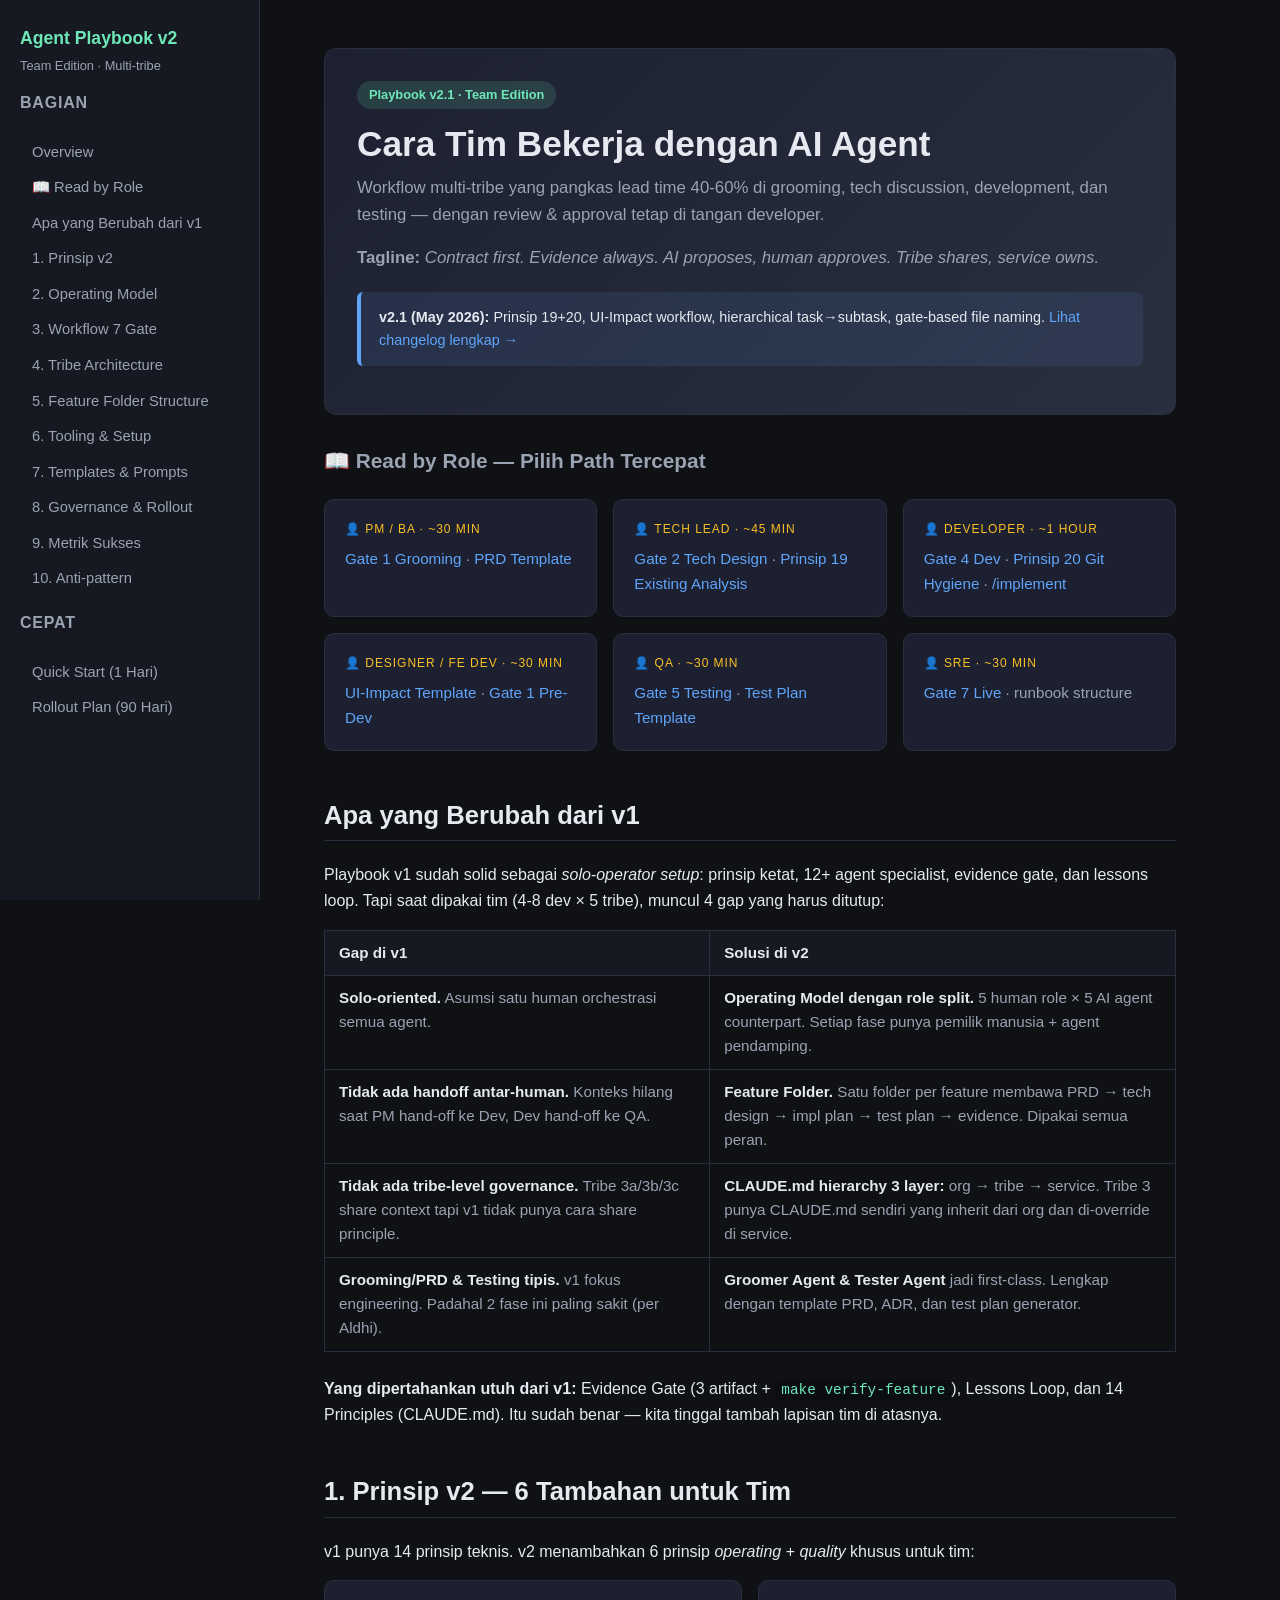
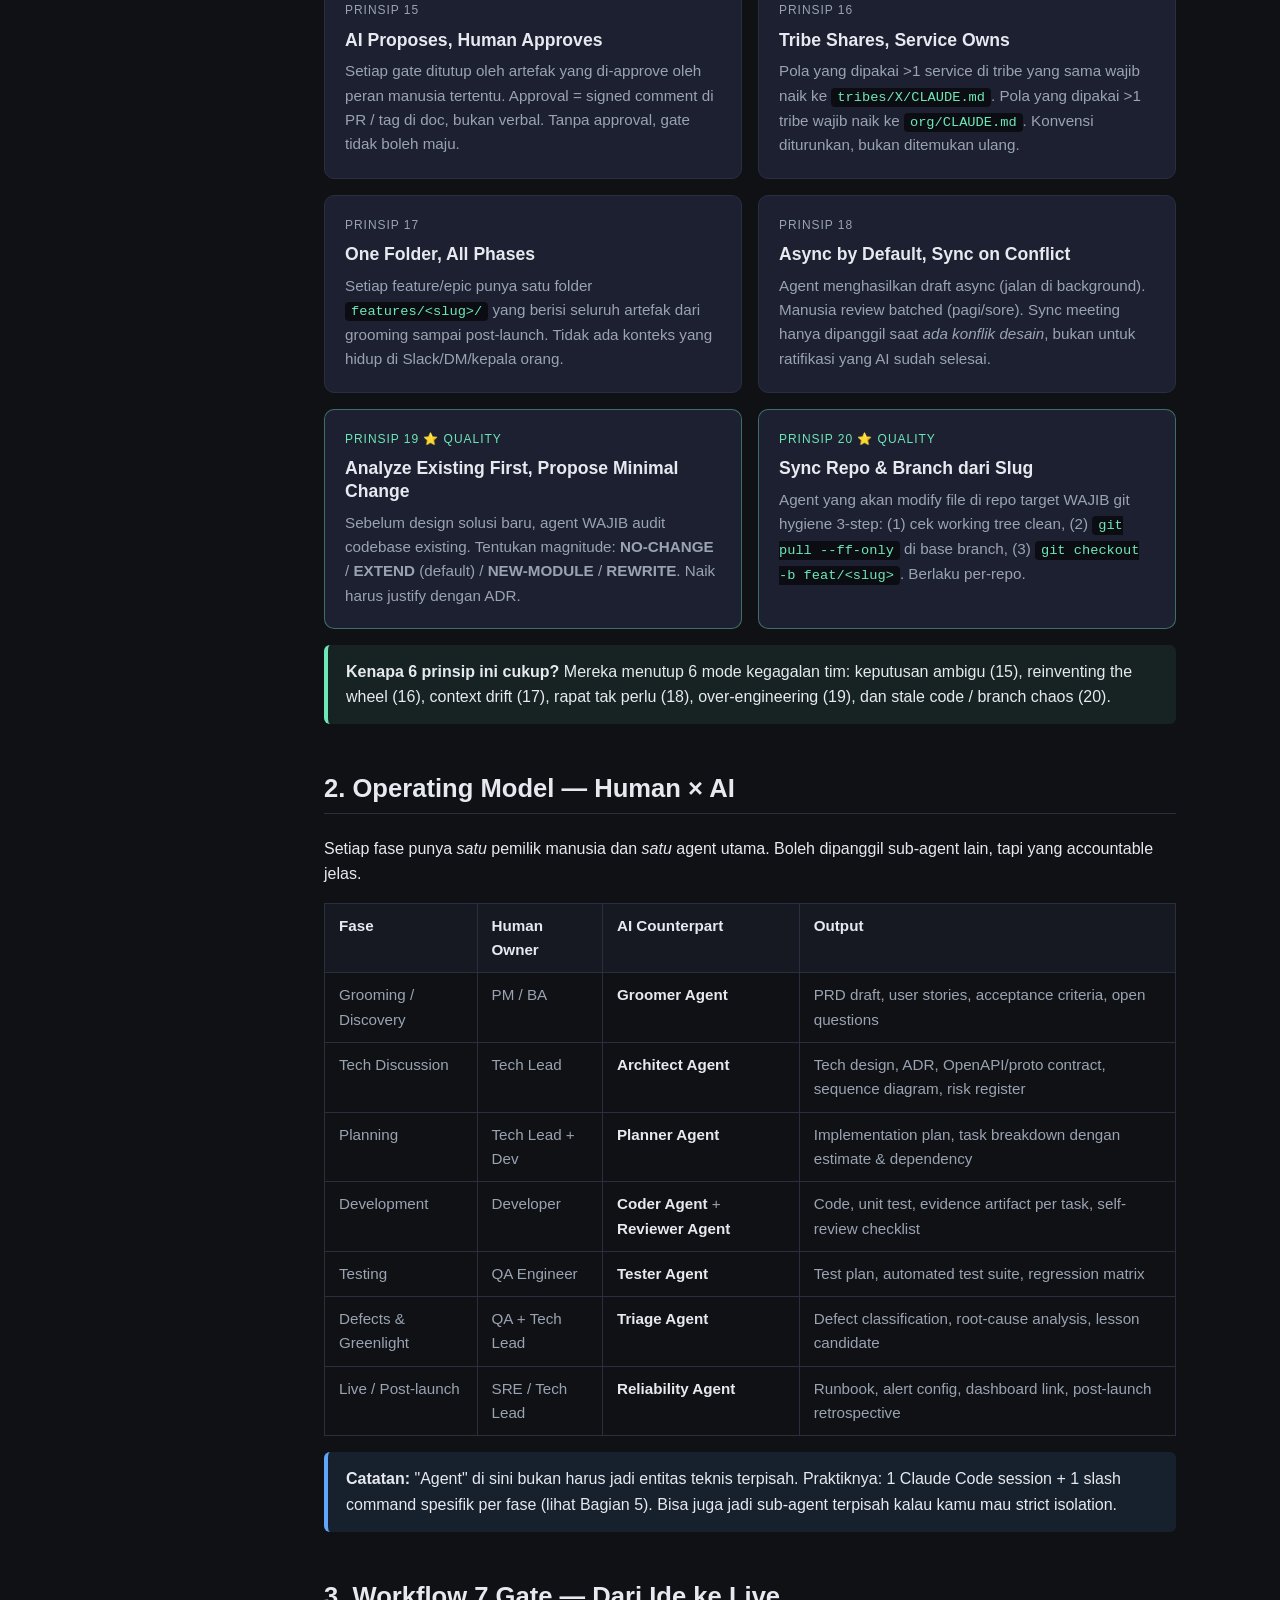
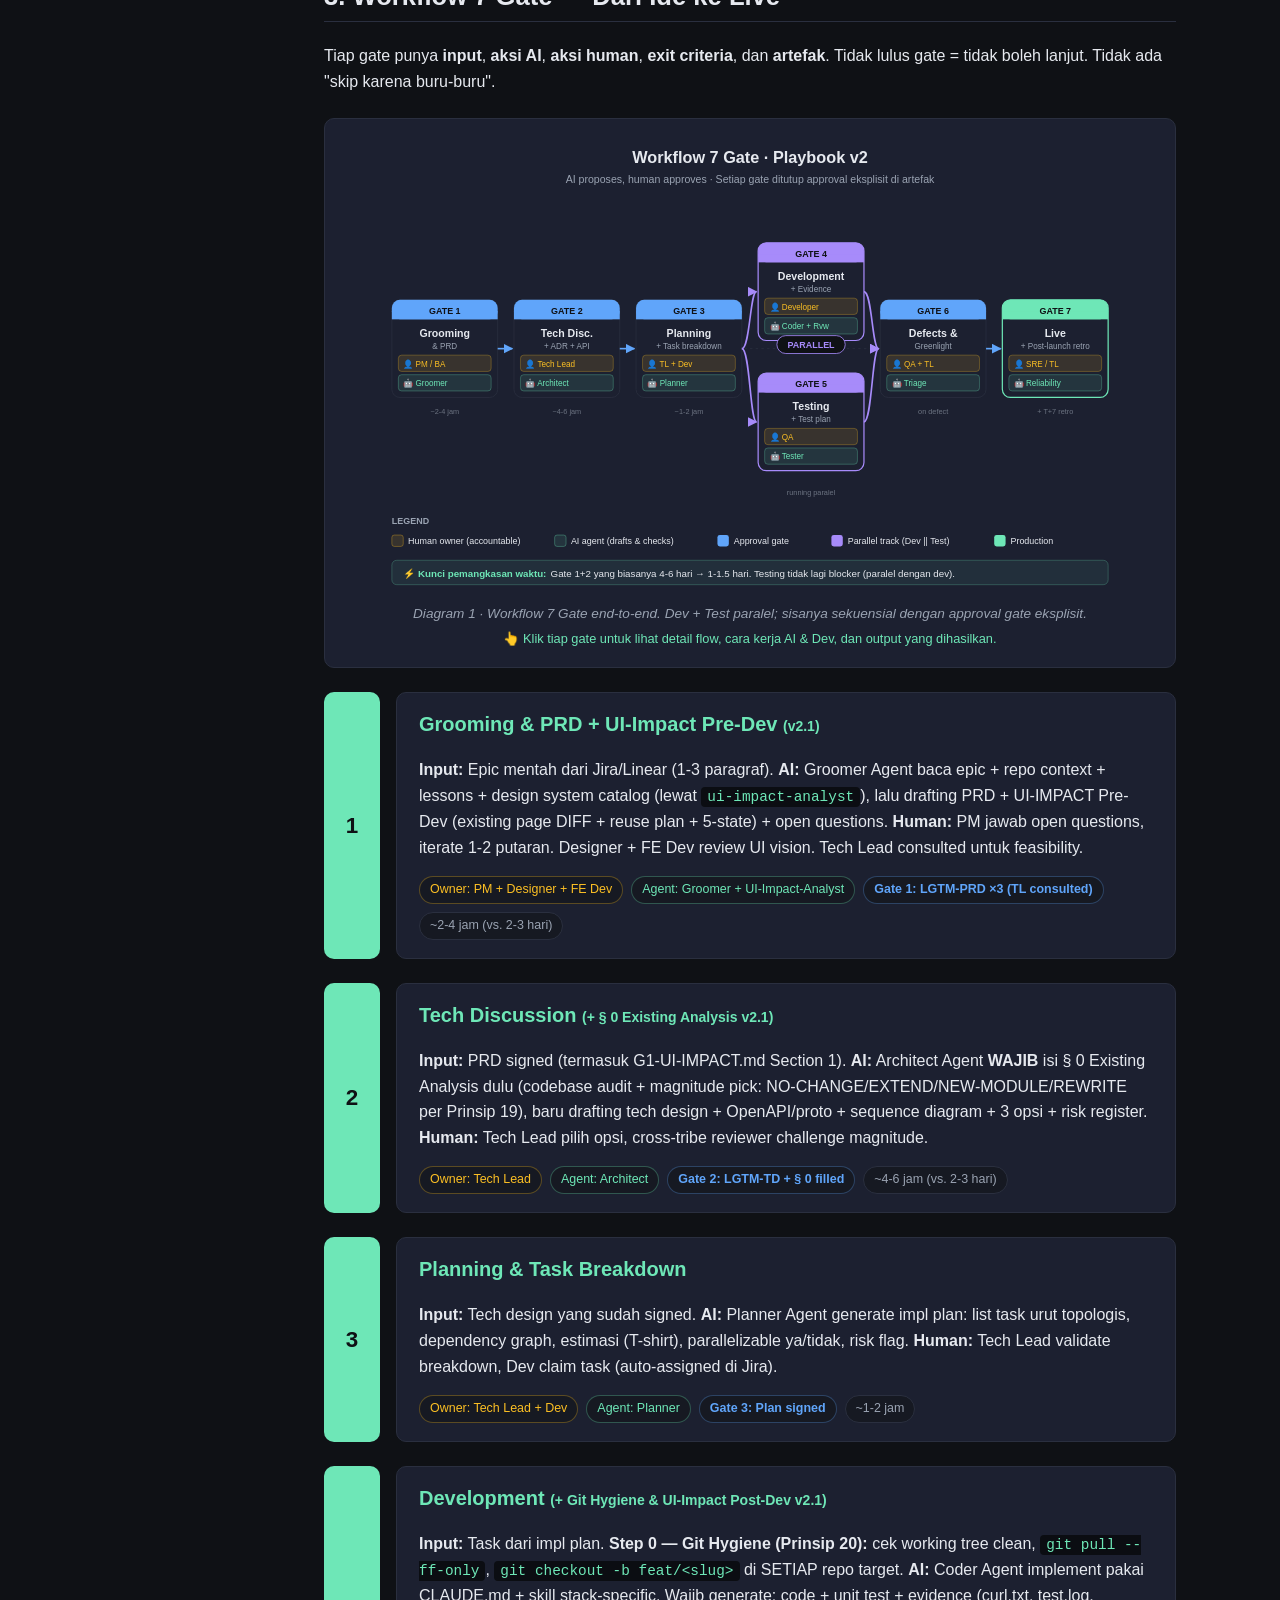
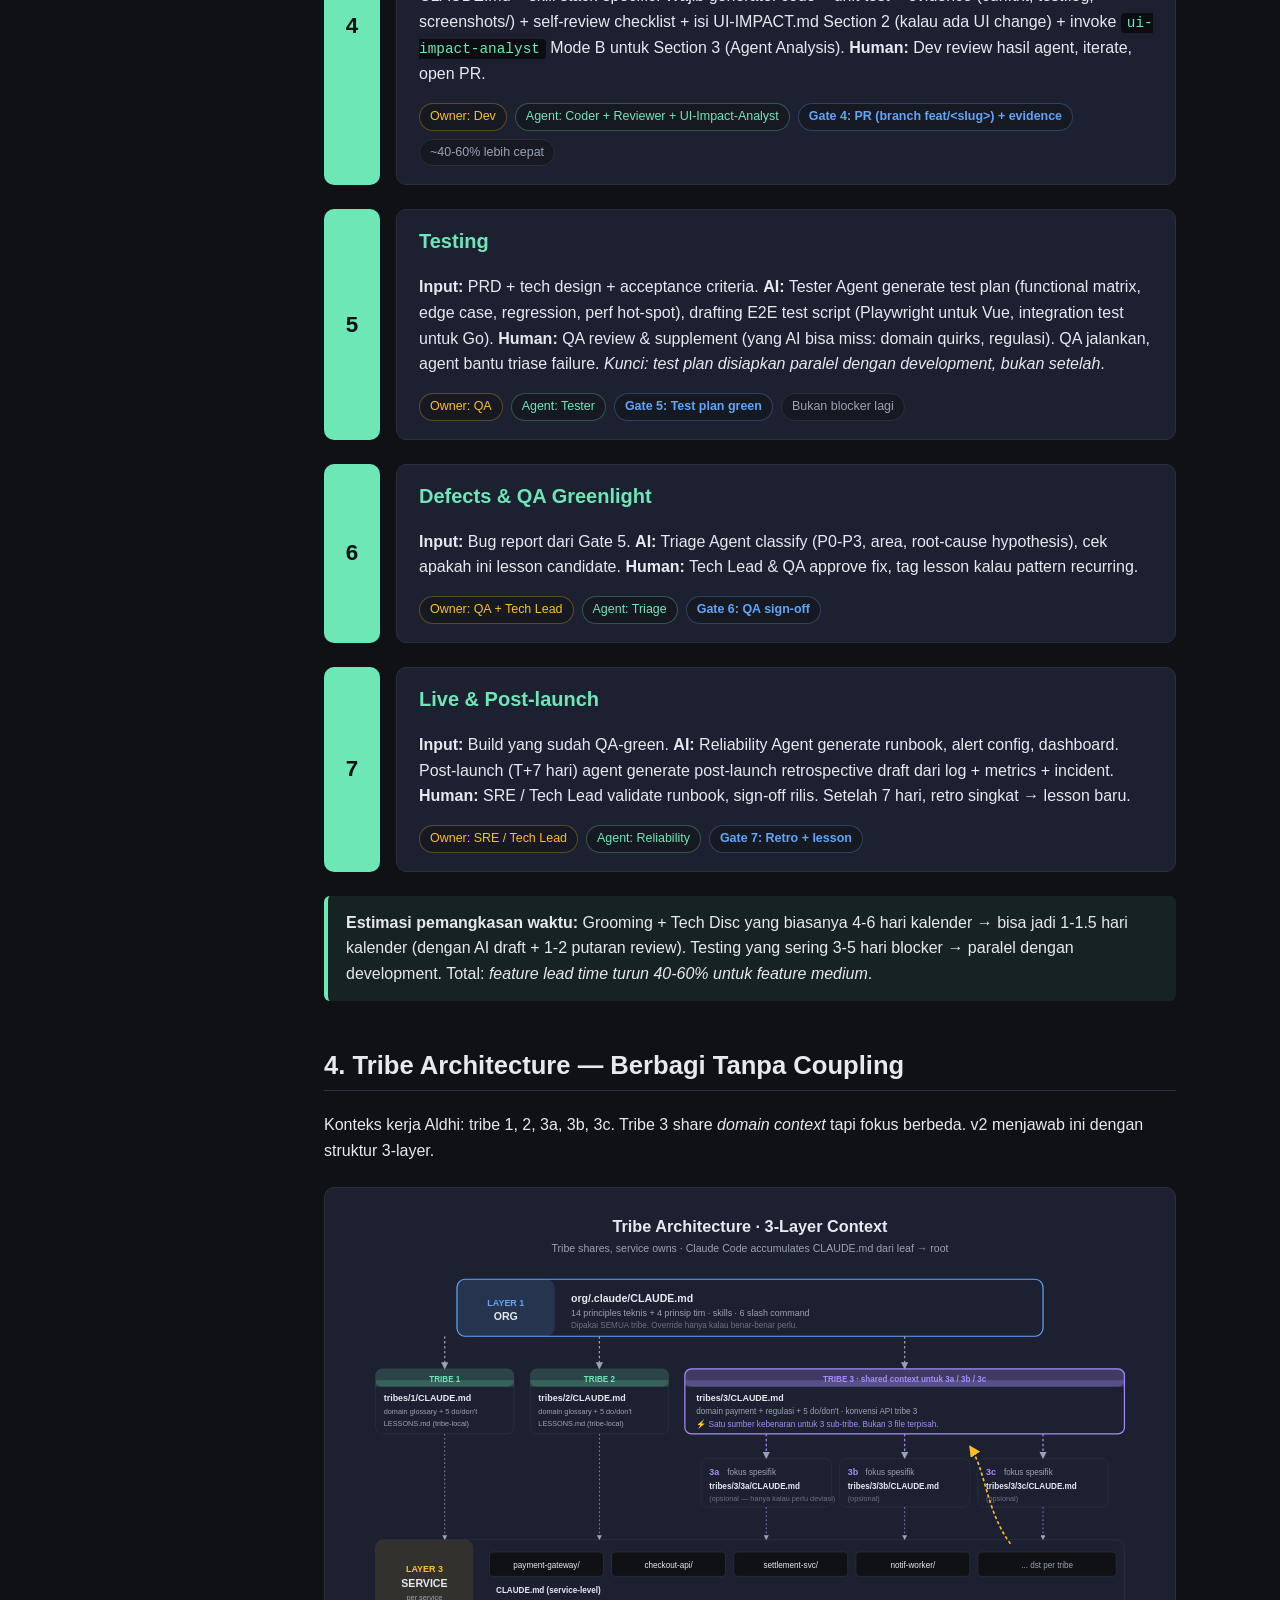
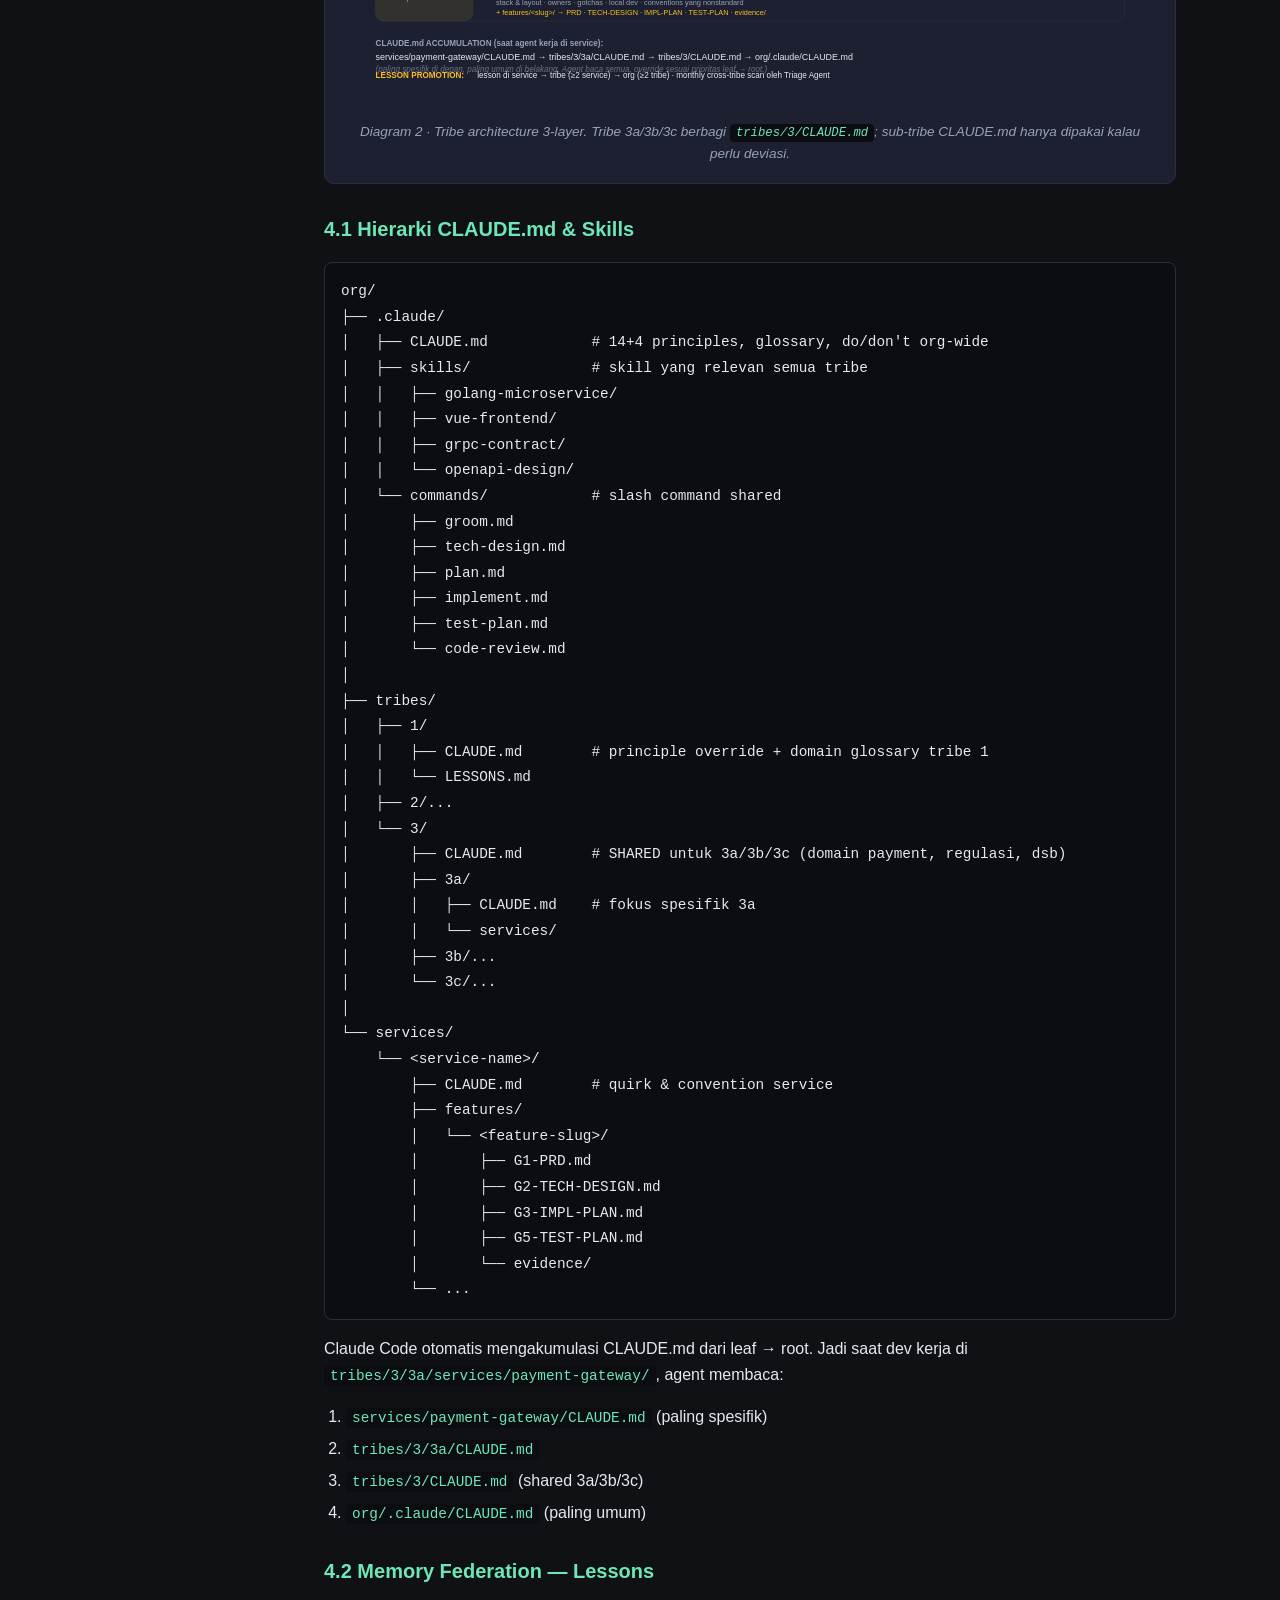
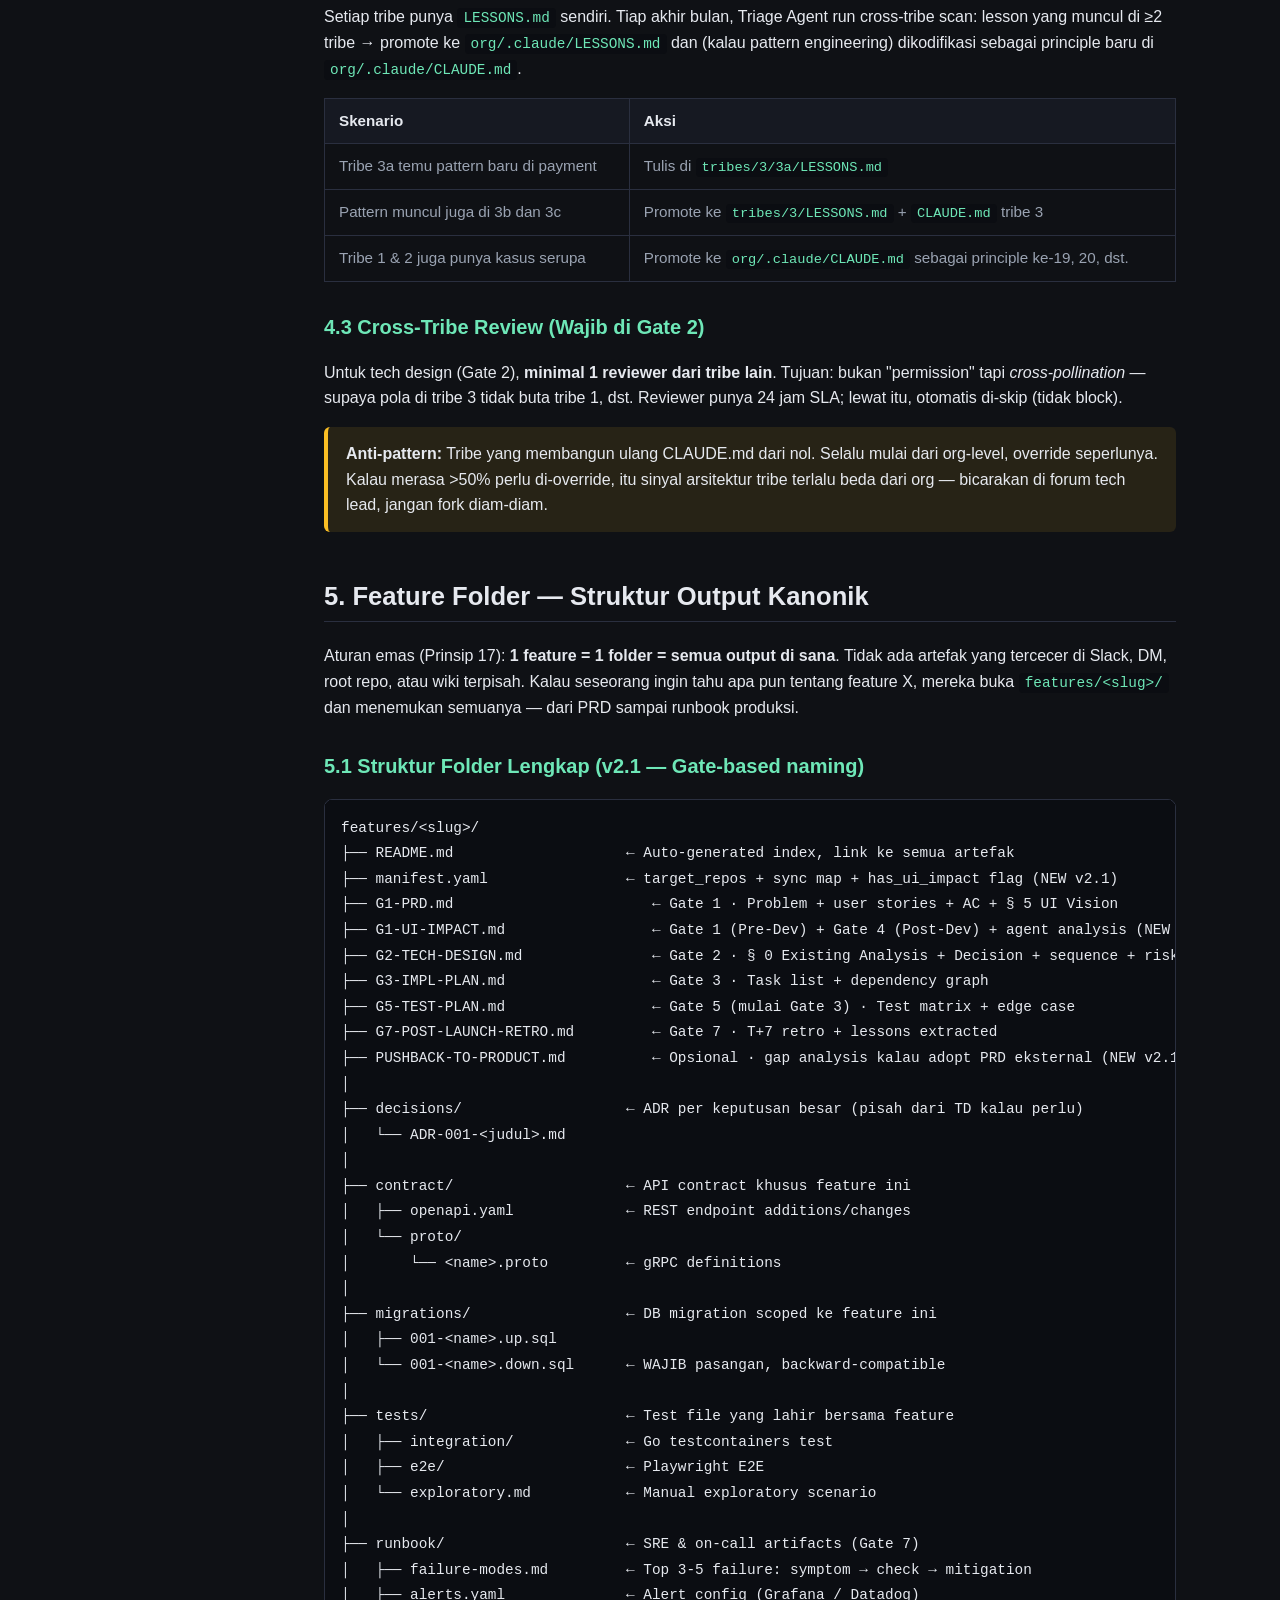
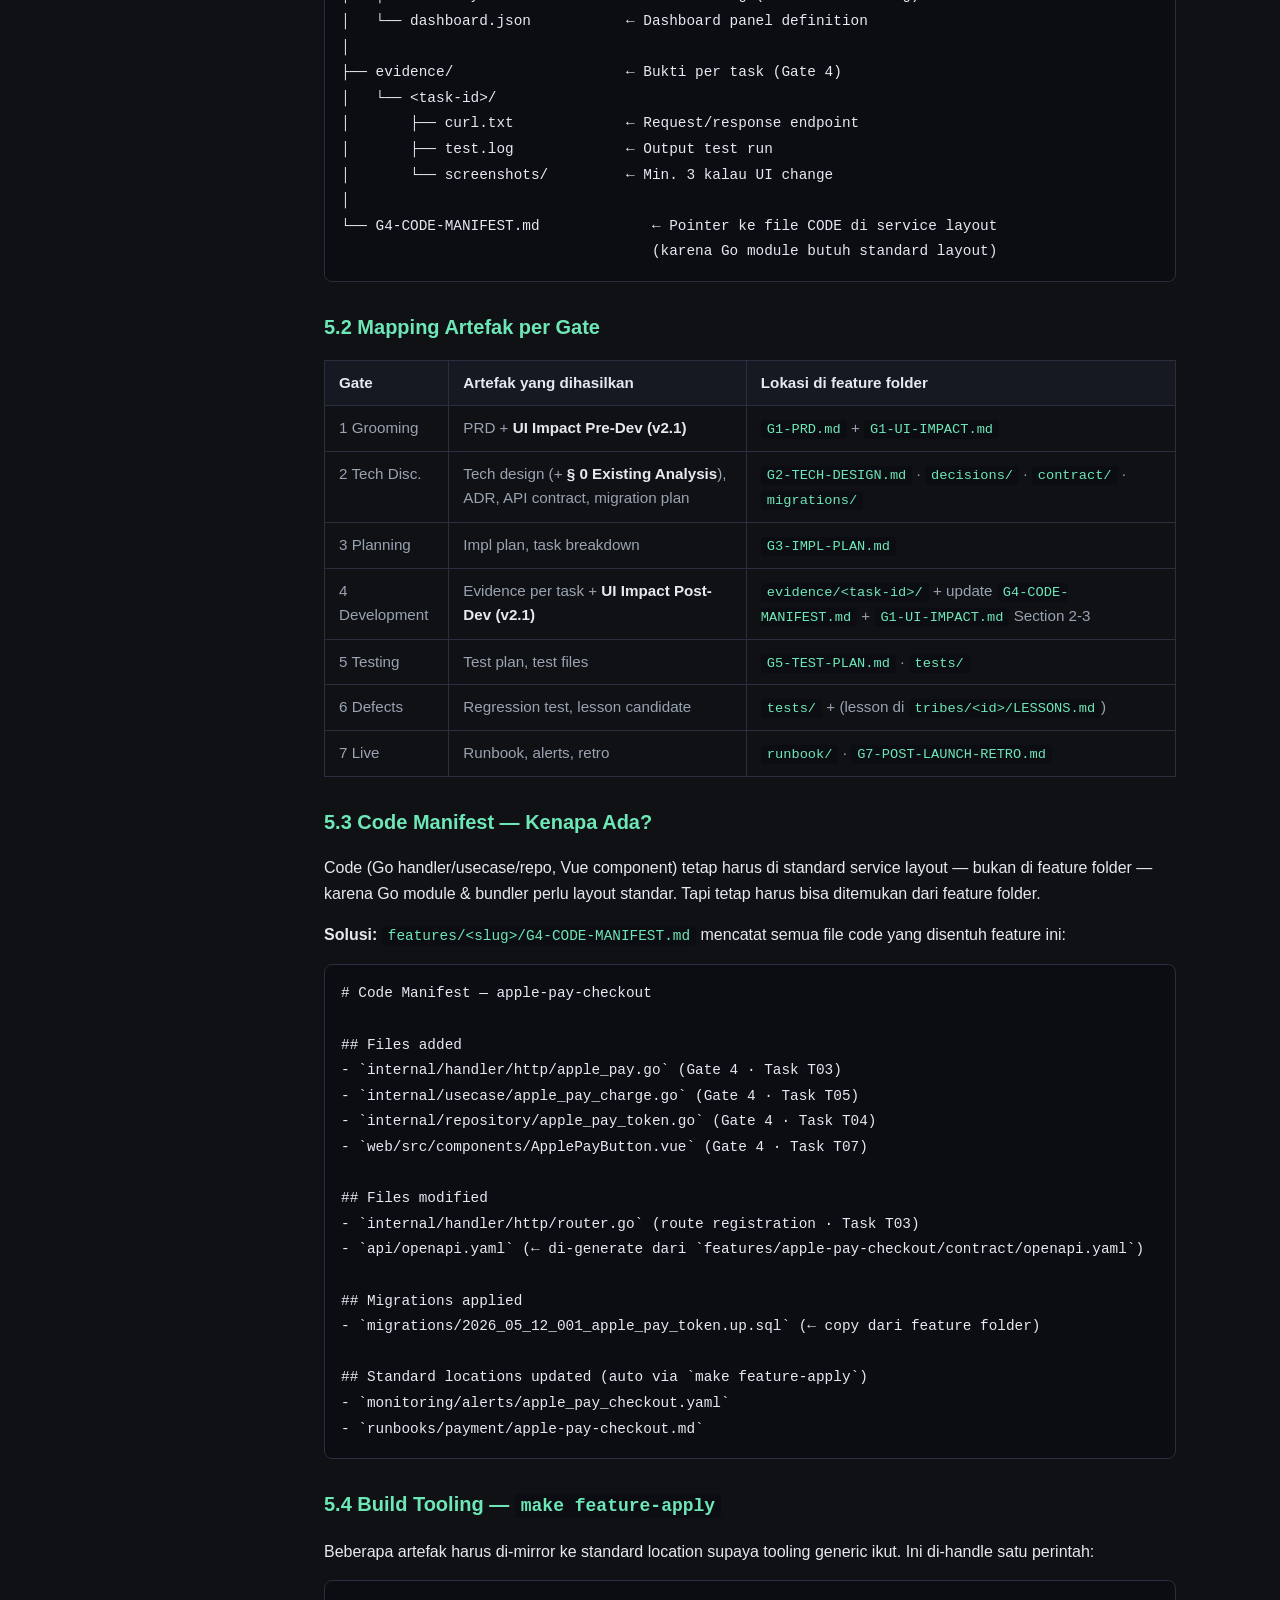
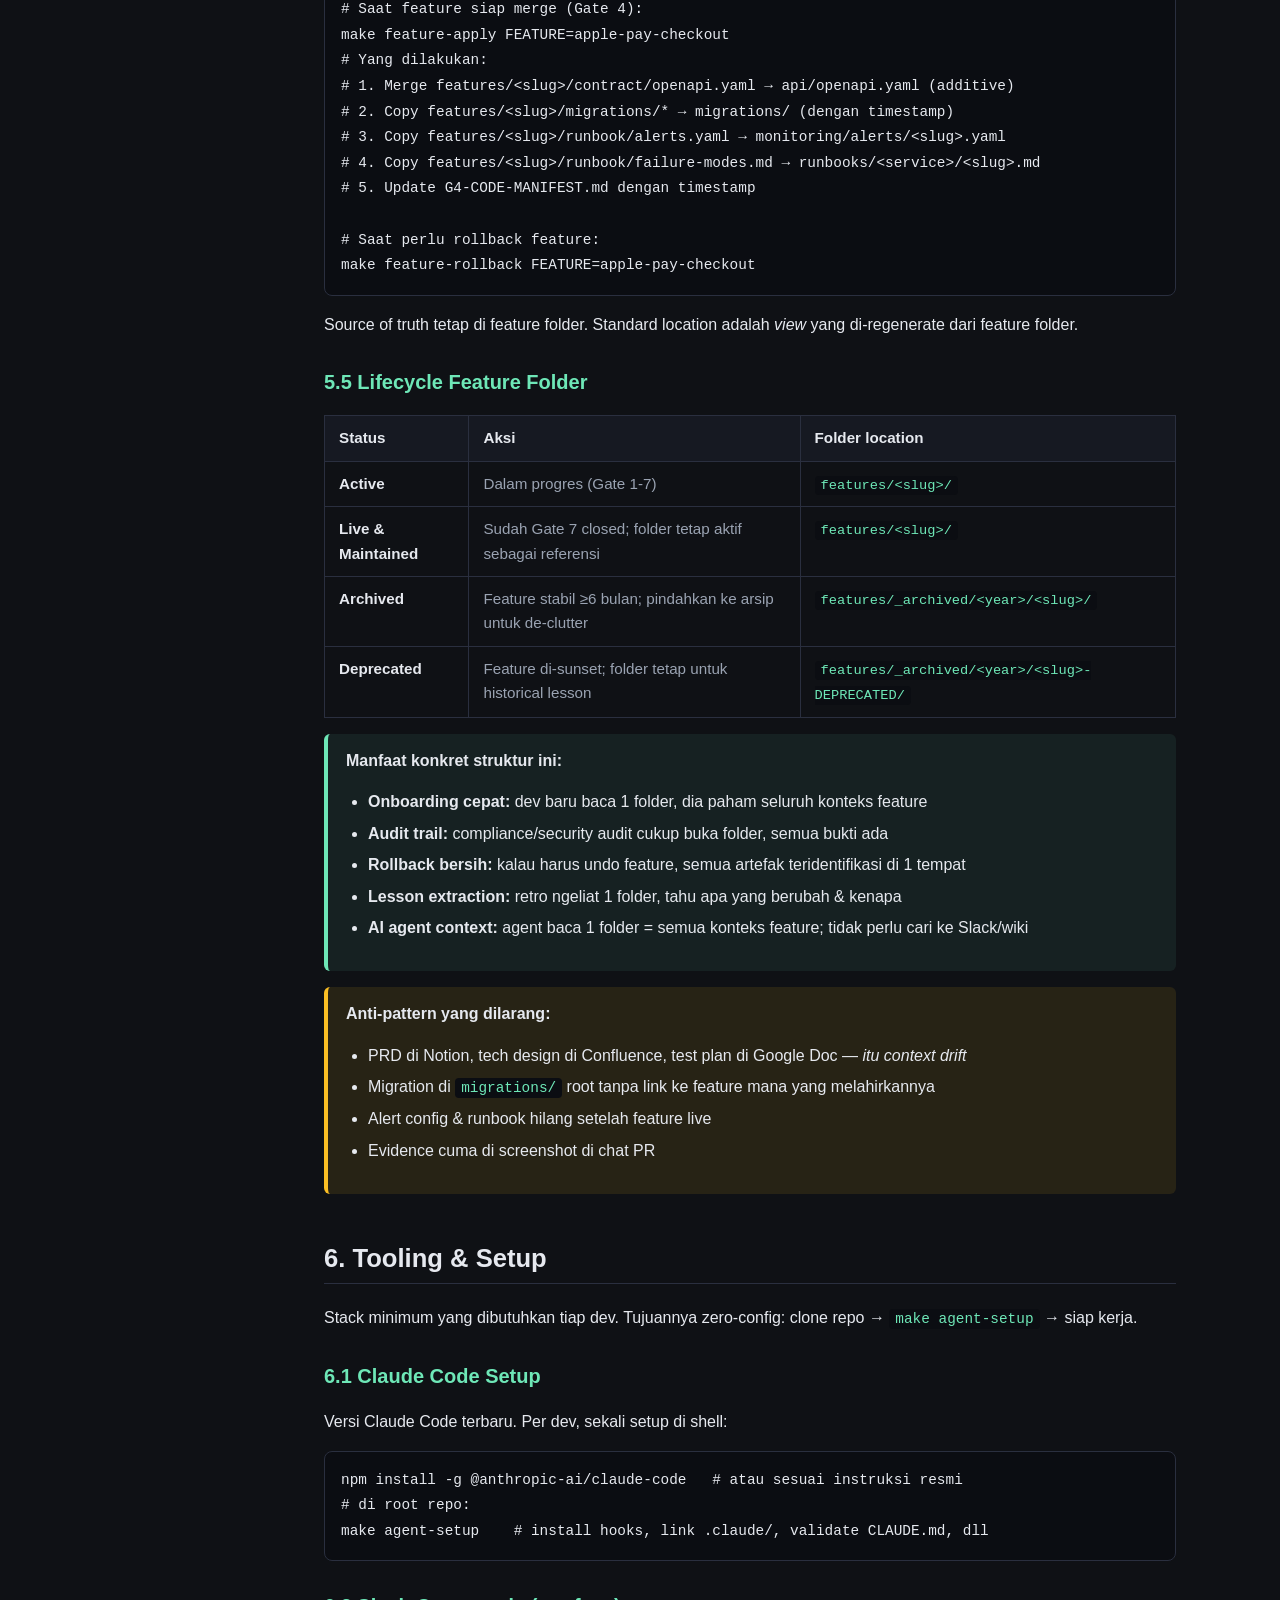
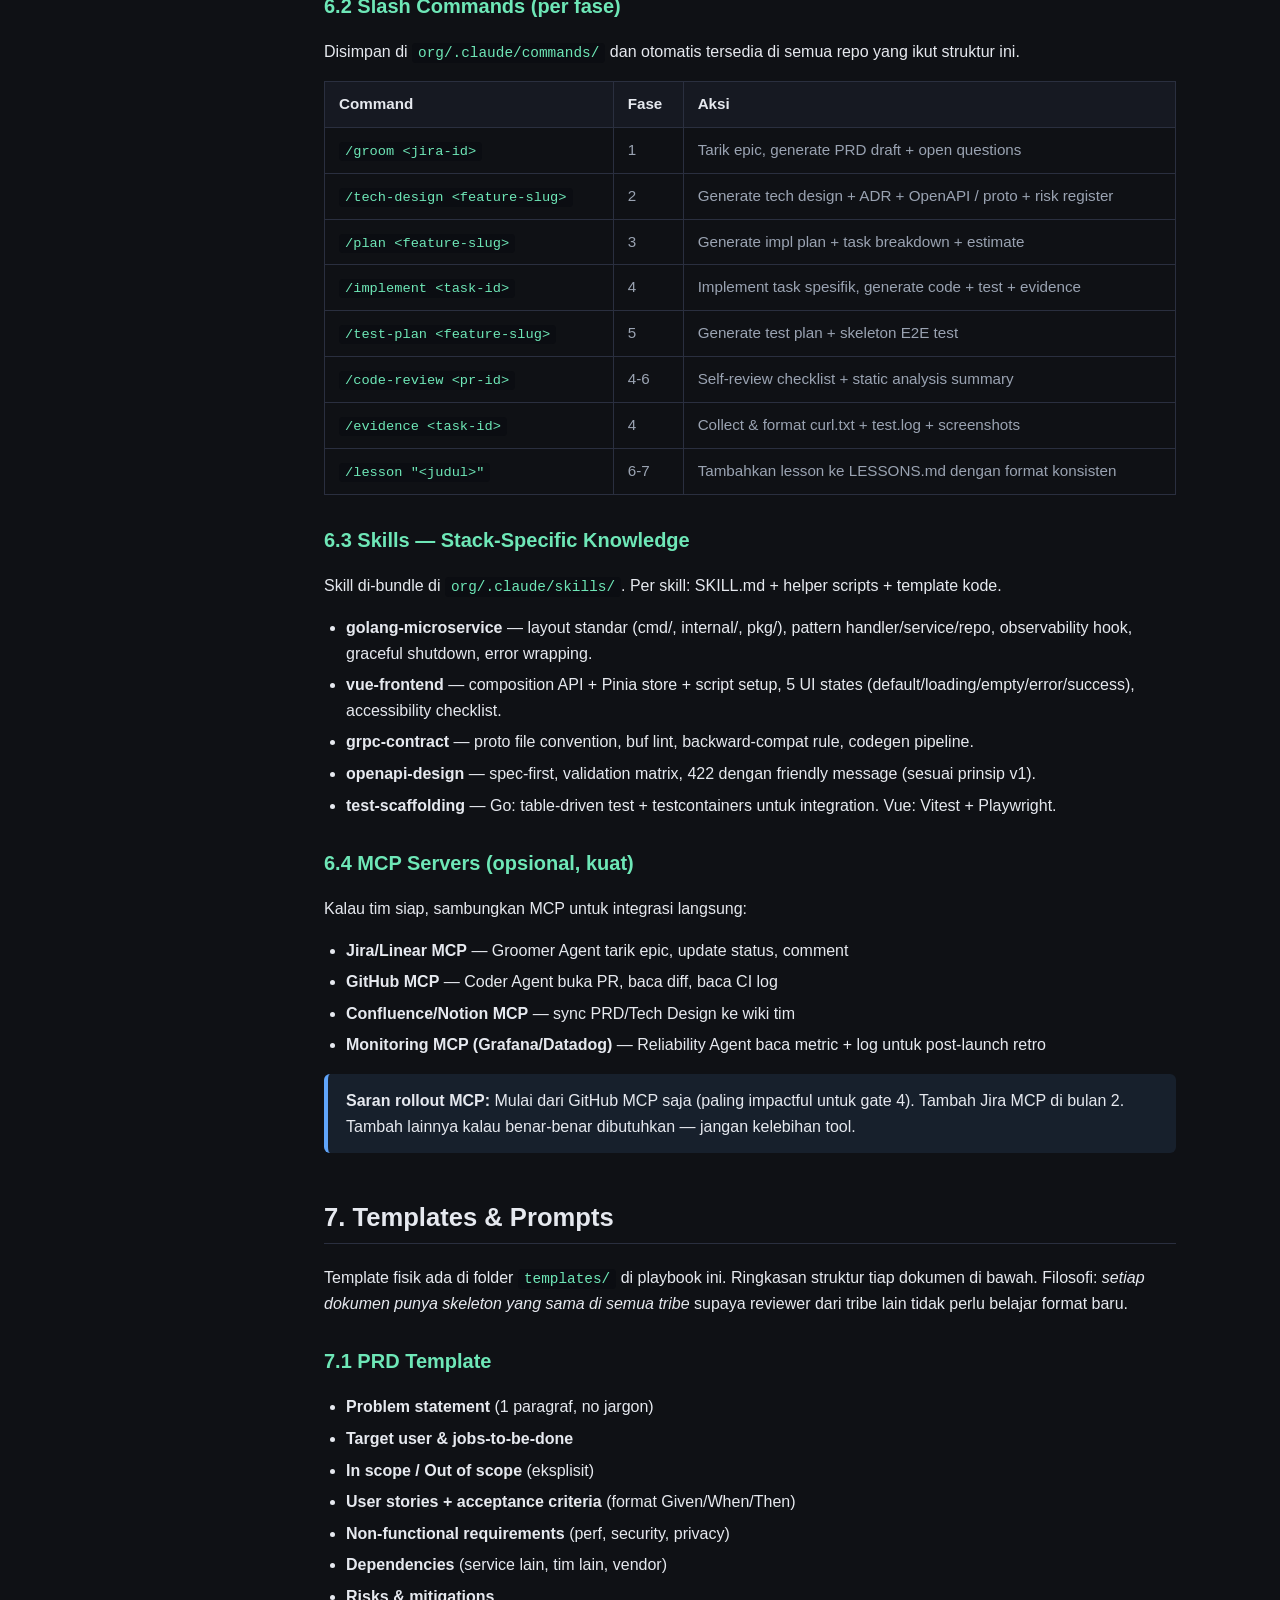
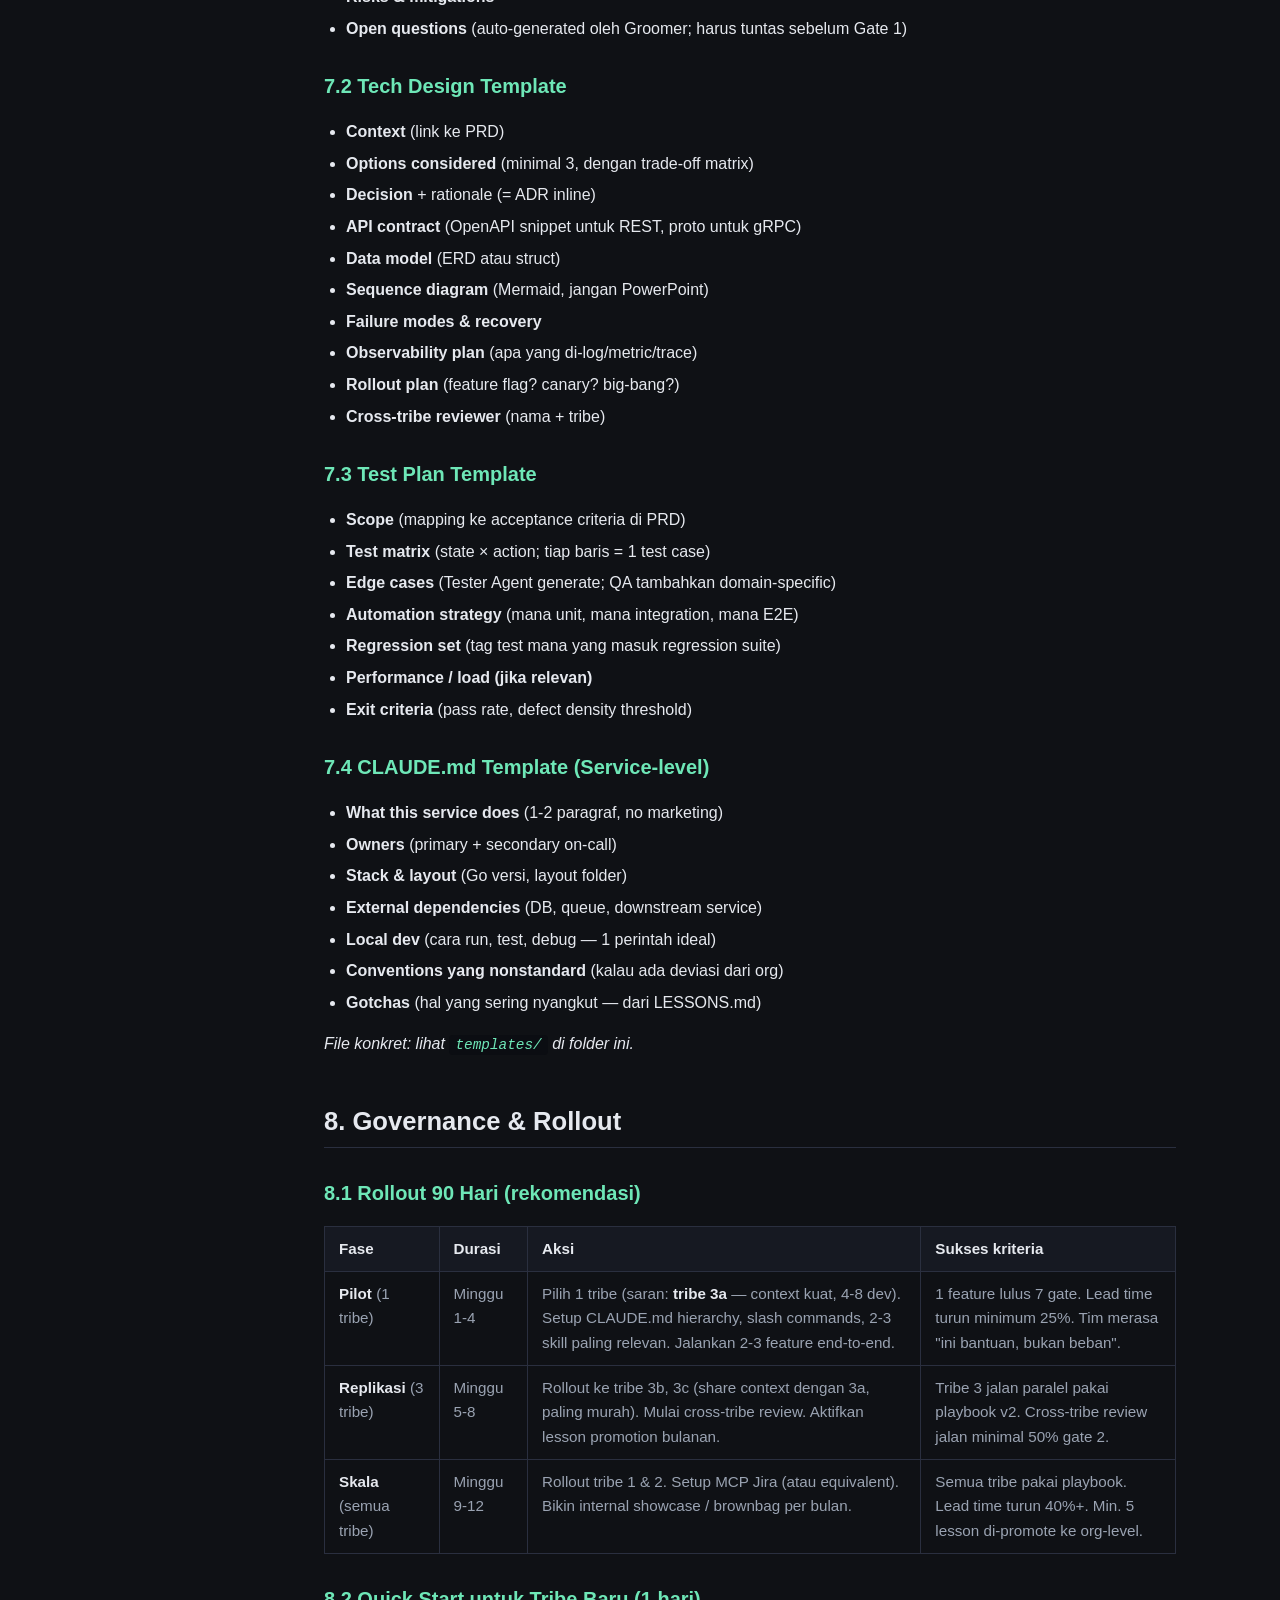
==== commit 5d3ce2cb: "polish: declutter playbook v2.1 — action-first README, persona-based reading Feedback: terlalu kompl" ====
--- a/index.html
+++ b/index.html
@@ -93,6 +93,7 @@
 
     <h2>Bagian</h2>
     <a href="#overview">Overview</a>
+    <a href="#read-by-role">📖 Read by Role</a>
     <a href="#what-changed">Apa yang Berubah dari v1</a>
     <a href="#principles">1. Prinsip v2</a>
     <a href="#operating-model">2. Operating Model</a>
@@ -115,11 +116,41 @@
     <section id="overview" class="hero">
       <div class="pill">Playbook v2.1 · Team Edition</div>
       <h1>Cara Tim Bekerja dengan AI Agent</h1>
-      <p>Workflow untuk multi-tribe (1, 2, 3a, 3b, 3c) yang memangkas waktu di fase grooming, tech discussion, development, dan testing — dengan review &amp; approval tetap di tangan developer.</p>
-      <p style="margin-top:16px;"><strong>Tagline:</strong> <em>Contract first. Evidence always. AI proposes, human approves. Tribe shares, service owns. Analyze existing first. Sync repo &amp; branch.</em></p>
-
-      <div class="callout good" style="margin-top:20px;">
-        <strong>🎉 What's new in v2.1:</strong> Prinsip 19 (Analyze Existing First) + Prinsip 20 (Sync Repo &amp; Branch dari Slug) + Gate 1 approval 3-pihak (PM + Designer + FE Dev) + UI-Impact workflow + Gate-based file naming (G1-PRD.md, dst.) + project-level agents. Lihat <a href="README.md">README</a> untuk changelog lengkap.
+      <p>Workflow multi-tribe yang pangkas lead time 40-60% di grooming, tech discussion, development, dan testing — dengan review &amp; approval tetap di tangan developer.</p>
+      <p style="margin-top:16px;"><strong>Tagline:</strong> <em>Contract first. Evidence always. AI proposes, human approves. Tribe shares, service owns.</em></p>
+
+      <div class="callout" style="margin-top:20px; font-size:0.9rem;">
+        <strong>v2.1 (May 2026):</strong> Prinsip 19+20, UI-Impact workflow, hierarchical task→subtask, gate-based file naming. <a href="CHANGELOG.md">Lihat changelog lengkap →</a>
+      </div>
+    </section>
+
+    <section id="read-by-role">
+      <h2 style="border:none; margin-top:32px; font-size:1.3rem; color:var(--text-dim);">📖 Read by Role — Pilih Path Tercepat</h2>
+      <div class="grid grid-3">
+        <div class="card">
+          <div class="label" style="color: var(--warn);">👤 PM / BA · ~30 min</div>
+          <p style="margin-top:8px;"><a href="phases/1-grooming.html">Gate 1 Grooming</a> · <a href="templates/PRD-template.md">PRD Template</a></p>
+        </div>
+        <div class="card">
+          <div class="label" style="color: var(--warn);">👤 Tech Lead · ~45 min</div>
+          <p style="margin-top:8px;"><a href="phases/2-tech-design.html">Gate 2 Tech Design</a> · <a href="#principles">Prinsip 19 Existing Analysis</a></p>
+        </div>
+        <div class="card">
+          <div class="label" style="color: var(--warn);">👤 Developer · ~1 hour</div>
+          <p style="margin-top:8px;"><a href="phases/4-development.html">Gate 4 Dev</a> · <a href="#principles">Prinsip 20 Git Hygiene</a> · <a href="commands/implement.md">/implement</a></p>
+        </div>
+        <div class="card">
+          <div class="label" style="color: var(--warn);">👤 Designer / FE Dev · ~30 min</div>
+          <p style="margin-top:8px;"><a href="templates/UI-Impact-template.md">UI-Impact Template</a> · <a href="phases/1-grooming.html">Gate 1 Pre-Dev</a></p>
+        </div>
+        <div class="card">
+          <div class="label" style="color: var(--warn);">👤 QA · ~30 min</div>
+          <p style="margin-top:8px;"><a href="phases/5-testing.html">Gate 5 Testing</a> · <a href="templates/TestPlan-template.md">Test Plan Template</a></p>
+        </div>
+        <div class="card">
+          <div class="label" style="color: var(--warn);">👤 SRE · ~30 min</div>
+          <p style="margin-top:8px;"><a href="phases/7-live.html">Gate 7 Live</a> · runbook structure</p>
+        </div>
       </div>
     </section>
 
@@ -176,14 +207,14 @@
           <p>Agent menghasilkan draft async (jalan di background). Manusia review batched (pagi/sore). Sync meeting hanya dipanggil saat <em>ada konflik desain</em>, bukan untuk ratifikasi yang AI sudah selesai.</p>
         </div>
         <div class="card" style="border-color: rgba(110,231,183,0.4);">
-          <div class="label" style="color: var(--accent);">Prinsip 19 ⭐ NEW v2.1</div>
+          <div class="label" style="color: var(--accent);">Prinsip 19 ⭐ Quality</div>
           <h3>Analyze Existing First, Propose Minimal Change</h3>
-          <p>Sebelum design solusi baru, agent WAJIB audit codebase existing. Tentukan magnitude: <strong>NO-CHANGE</strong> / <strong>EXTEND</strong> (default) / <strong>NEW-MODULE</strong> / <strong>REWRITE</strong>. Naik ke NEW-MODULE/REWRITE harus justify dengan ADR. Anti-over-engineering by design.</p>
+          <p>Sebelum design solusi baru, agent WAJIB audit codebase existing. Tentukan magnitude: <strong>NO-CHANGE</strong> / <strong>EXTEND</strong> (default) / <strong>NEW-MODULE</strong> / <strong>REWRITE</strong>. Naik harus justify dengan ADR.</p>
         </div>
         <div class="card" style="border-color: rgba(110,231,183,0.4);">
-          <div class="label" style="color: var(--accent);">Prinsip 20 ⭐ NEW v2.1</div>
+          <div class="label" style="color: var(--accent);">Prinsip 20 ⭐ Quality</div>
           <h3>Sync Repo &amp; Branch dari Slug</h3>
-          <p>Agent yang akan modify file di repo target WAJIB git hygiene 3-step: (1) cek working tree clean, (2) <code>git pull --ff-only</code> di base branch, (3) <code>git checkout -b feat/&lt;slug&gt;</code>. Berlaku per-repo kalau feature touch multi-repo.</p>
+          <p>Agent yang akan modify file di repo target WAJIB git hygiene 3-step: (1) cek working tree clean, (2) <code>git pull --ff-only</code> di base branch, (3) <code>git checkout -b feat/&lt;slug&gt;</code>. Berlaku per-repo.</p>
         </div>
       </div>
 
@@ -989,23 +1020,56 @@
     </section>
 
     <section id="antipatterns">
-      <h2>10. Anti-pattern Khusus Tim</h2>
-      <ol>
-        <li><strong>"AI bilang begitu" sebagai justifikasi.</strong> Output AI tetap perlu reasoning manusia. Approval gate ada karena ini.</li>
-        <li><strong>Skip gate karena buru-buru.</strong> Skip 1 gate = utang yang dibayar 3× di gate berikutnya. Kalau benar-benar urgent, ada <em>emergency lane</em> yang punya retro wajib.</li>
-        <li><strong>Tribe fork CLAUDE.md.</strong> Kalau merasa override &gt;50%, hentikan — bahas di forum tech lead.</li>
-        <li><strong>Reviewer cross-tribe perfunctory.</strong> Reviewer cross-tribe minimal harus tulis 1 pertanyaan / saran spesifik; "LGTM" kosong tidak diterima.</li>
-        <li><strong>Slash command jadi black box.</strong> Tiap command harus punya doc 1 halaman: input, output, asumsi. Kalau tidak, hilangkan.</li>
-        <li><strong>Lesson loop mati.</strong> Kalau 1 bulan tidak ada lesson naik, owner playbook wajib facilitate retro mini.</li>
-        <li><strong>Approval pakai chat.</strong> Approval di Slack tidak terhitung. Harus di artefak yang bisa di-grep nanti.</li>
-        <li><strong>"Ini buat developer senior aja".</strong> Justru junior paling diuntungkan playbook. Pastikan onboarding masuk hari ke-2 dev baru.</li>
-      </ol>
+      <h2>10. Top 5 Anti-pattern (yang paling sering bikin tim macet)</h2>
+      <p>Daftar di-curate dari retro lintas-tribe. Lainnya ada di <a href="phases/6-defects.html">Gate 6 Defects &amp; Greenlight</a>.</p>
+
+      <div class="grid grid-2">
+        <div class="card" style="border-color: rgba(248,113,113,0.3);">
+          <div class="label" style="color: var(--danger);">#1 · Process failure</div>
+          <h3>Approval di chat</h3>
+          <p>Slack/DM/verbal <strong>tidak terhitung</strong>. Approval HARUS di artefak yang bisa di-grep nanti — comment <code>LGTM-PRD</code> di file PRD, bukan thumbs-up di chat.</p>
+        </div>
+        <div class="card" style="border-color: rgba(248,113,113,0.3);">
+          <div class="label" style="color: var(--danger);">#2 · Justification failure</div>
+          <h3>"AI bilang begitu"</h3>
+          <p>Output AI tetap butuh reasoning manusia. Approval gate ada karena ini. Reviewer wajib bisa jelaskan <em>kenapa</em> decision, bukan "agent yang bilang".</p>
+        </div>
+        <div class="card" style="border-color: rgba(248,113,113,0.3);">
+          <div class="label" style="color: var(--danger);">#3 · Velocity trap</div>
+          <h3>Skip gate karena buru-buru</h3>
+          <p>Skip 1 gate = utang dibayar 3× di gate berikutnya. Urgent banget? Ada <em>emergency lane</em> dengan retro wajib ≤72 jam — bukan ban gate.</p>
+        </div>
+        <div class="card" style="border-color: rgba(248,113,113,0.3);">
+          <div class="label" style="color: var(--danger);">#4 · Review failure</div>
+          <h3>Cross-tribe reviewer "LGTM" kosong</h3>
+          <p>Reviewer cross-tribe WAJIB tulis minimal 1 pertanyaan / saran spesifik. "LGTM" tanpa konteks ditolak — kalau tidak ada saran, dia belum baca.</p>
+        </div>
+        <div class="card" style="border-color: rgba(248,113,113,0.3);">
+          <div class="label" style="color: var(--danger);">#5 · Quality failure (v2.1)</div>
+          <h3>Skip § 0 Existing Analysis di Gate 2</h3>
+          <p>Loncat ke "3 options brainstorm" tanpa audit codebase = over-engineer. Default magnitude EXTEND, naik harus justify dengan ADR. Section 0 kosong = tech design ditolak.</p>
+        </div>
+        <div class="card" style="border-color: rgba(248,113,113,0.3);">
+          <div class="label" style="color: var(--danger);">#6 · Workflow failure (v2.1)</div>
+          <h3>Edit langsung di <code>main</code> tanpa branch</h3>
+          <p>Bypass code review + dirty git history. Prinsip 20: WAJIB <code>git checkout -b feat/&lt;slug&gt;</code> sebelum sentuh code. Branch naming ad-hoc juga ditolak.</p>
+        </div>
+      </div>
+
+      <details style="margin-top:24px;">
+        <summary style="cursor:pointer; color:var(--text-dim); font-size:0.95rem;">Anti-pattern lain (3 item lagi yang lebih jarang) →</summary>
+        <ol style="margin-top:12px;">
+          <li><strong>Tribe fork CLAUDE.md.</strong> Override &gt;50% = sinyal arsitektur tribe terlalu beda dari org. Bahas di forum tech lead, jangan fork diam-diam.</li>
+          <li><strong>Slash command jadi black box.</strong> Tiap command WAJIB punya doc 1 halaman: input, output, asumsi. Tanpa doc = hilangkan.</li>
+          <li><strong>Lesson loop mati.</strong> 1 bulan tanpa lesson naik = sinyal proses macet. Owner playbook facilitate retro mini.</li>
+        </ol>
+      </details>
     </section>
 
     <div class="footer">
-      Agent Playbook v2 — Team Edition · Disusun untuk tim multi-tribe yang ingin AI handle fase paling sakit (grooming, tech disc, dev, testing) dengan tetap menjaga keputusan di developer.<br>
-      Versi ini didasari Agent Playbook v1 (<a href="https://aldhirs.github.io/ai-agent-playbook/index.html">SafeTech</a>) — dengan tambahan 4 prinsip tim, 7 gate workflow, 3-layer tribe architecture, dan rollout 90 hari.<br>
-      Last updated: 2026-05-12.
+      Agent Playbook v2.1 — Team Edition · Disusun untuk tim multi-tribe yang ingin AI handle fase paling sakit (grooming, tech disc, dev, testing) dengan tetap menjaga keputusan di developer.<br>
+      Berbasis Agent Playbook v1 (<a href="https://aldhirs.github.io/ai-agent-playbook/index.html">SafeTech</a>) — dengan 6 prinsip operating+quality, 7 gate workflow, 3-layer tribe architecture, UI-Impact workflow, hierarchical task mode, dan rollout 90 hari.<br>
+      Last updated: 2026-05-21 · <a href="CHANGELOG.md">Changelog</a> · <a href="README.md">README</a> · <a href="https://github.com/aldhirs/ai-agent-playbook-v2">GitHub</a>
     </div>
 
   </main>
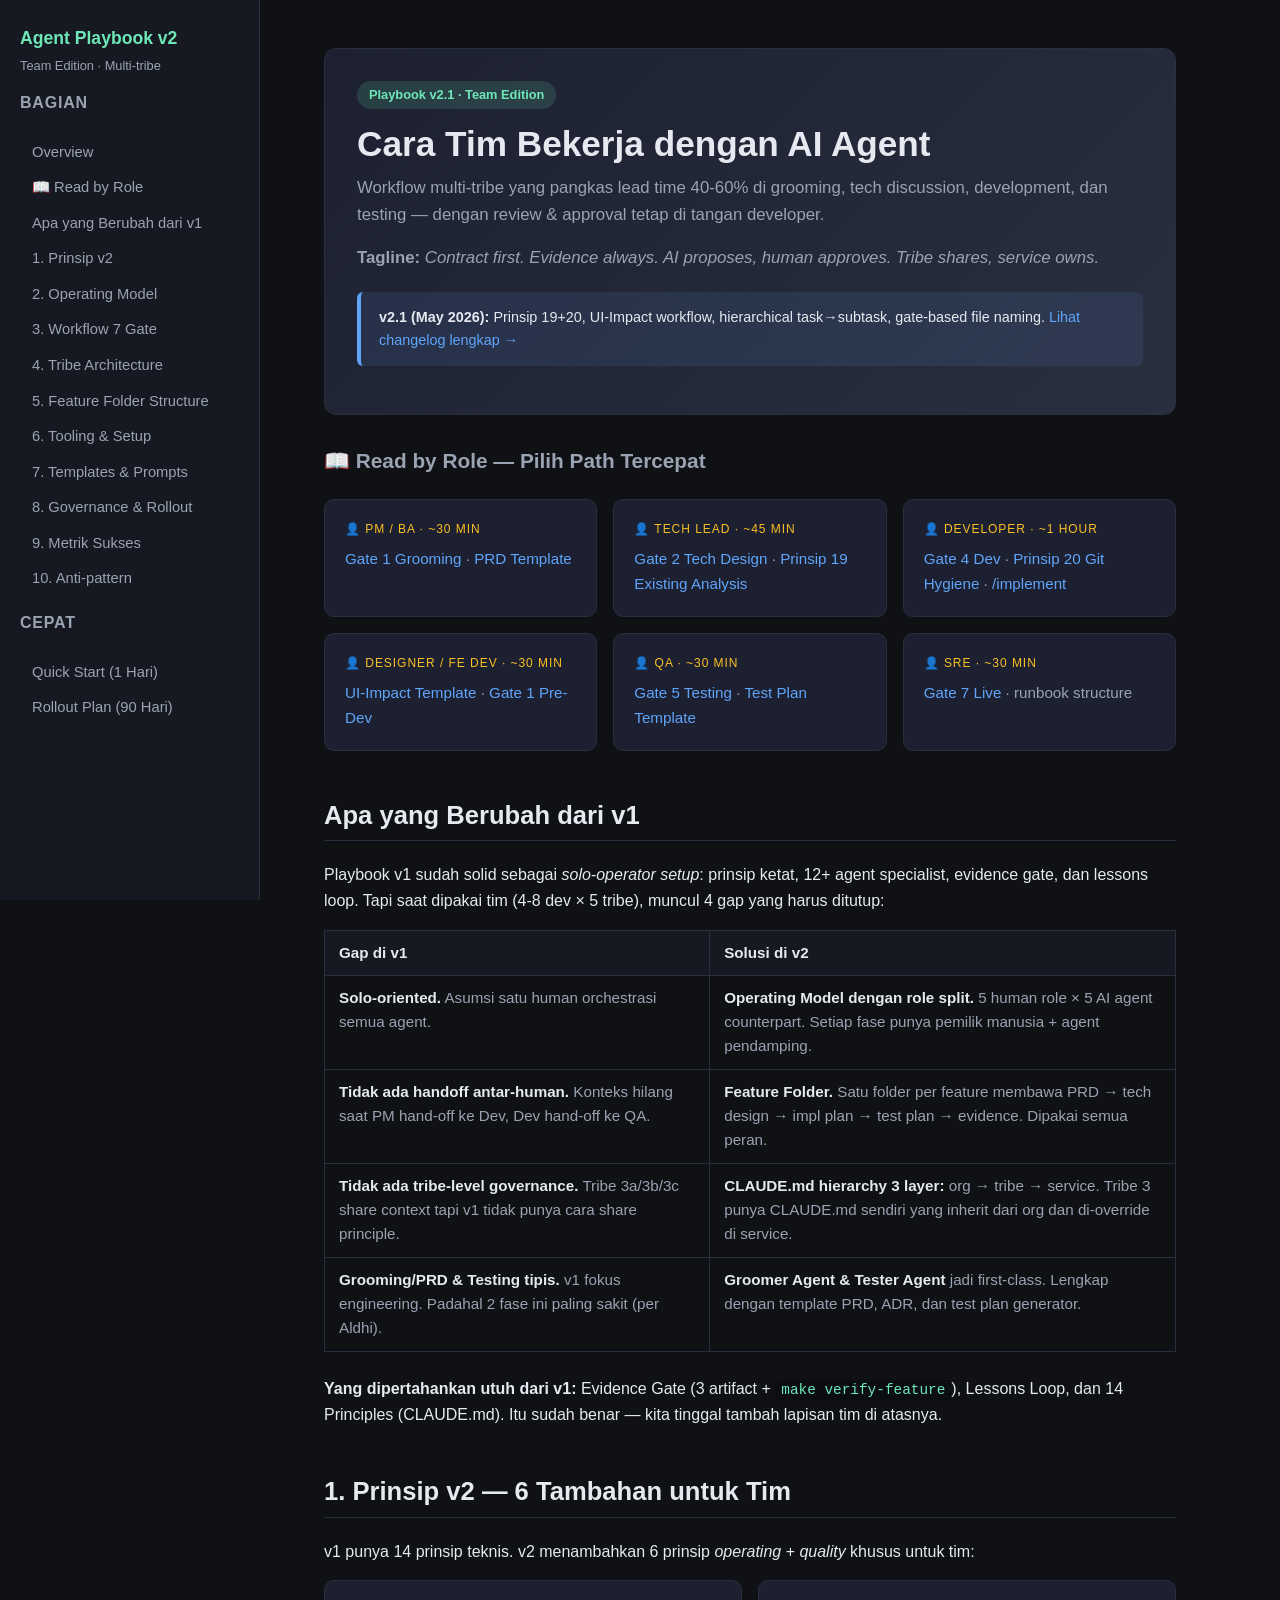
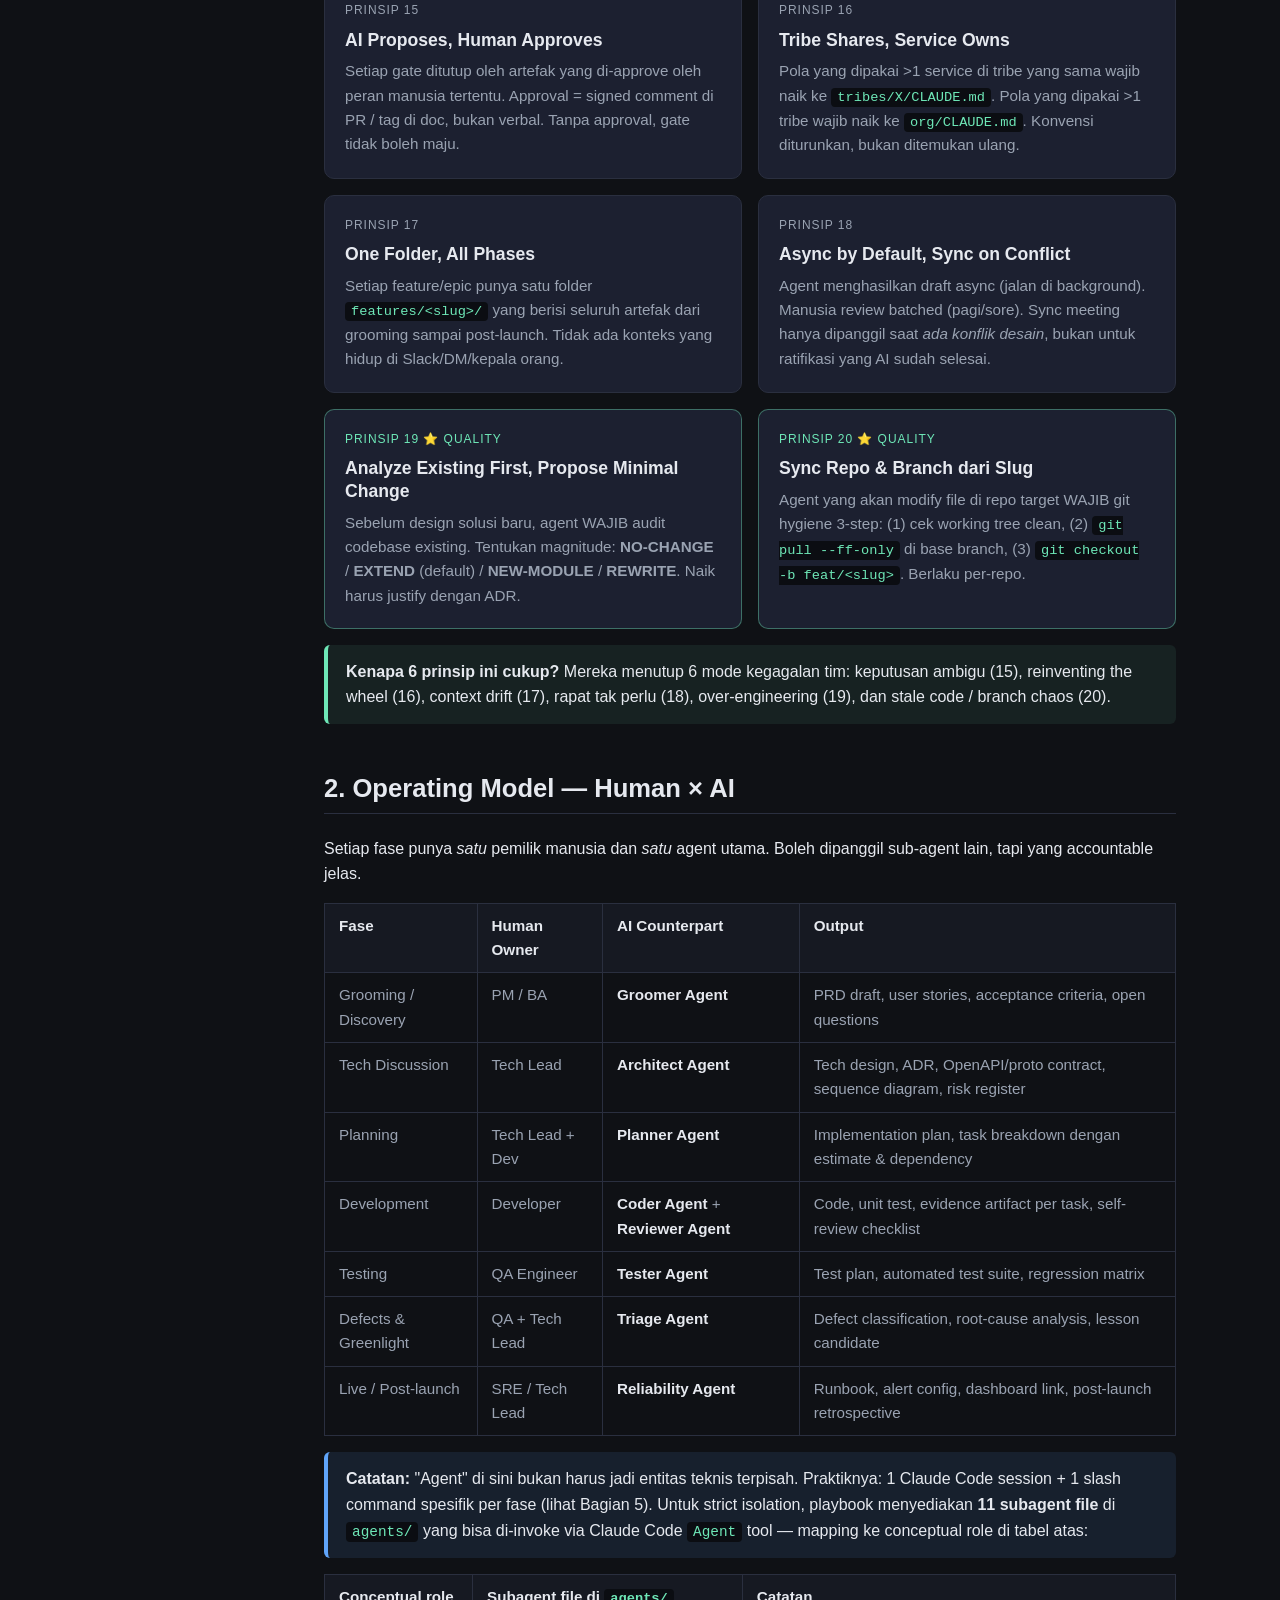
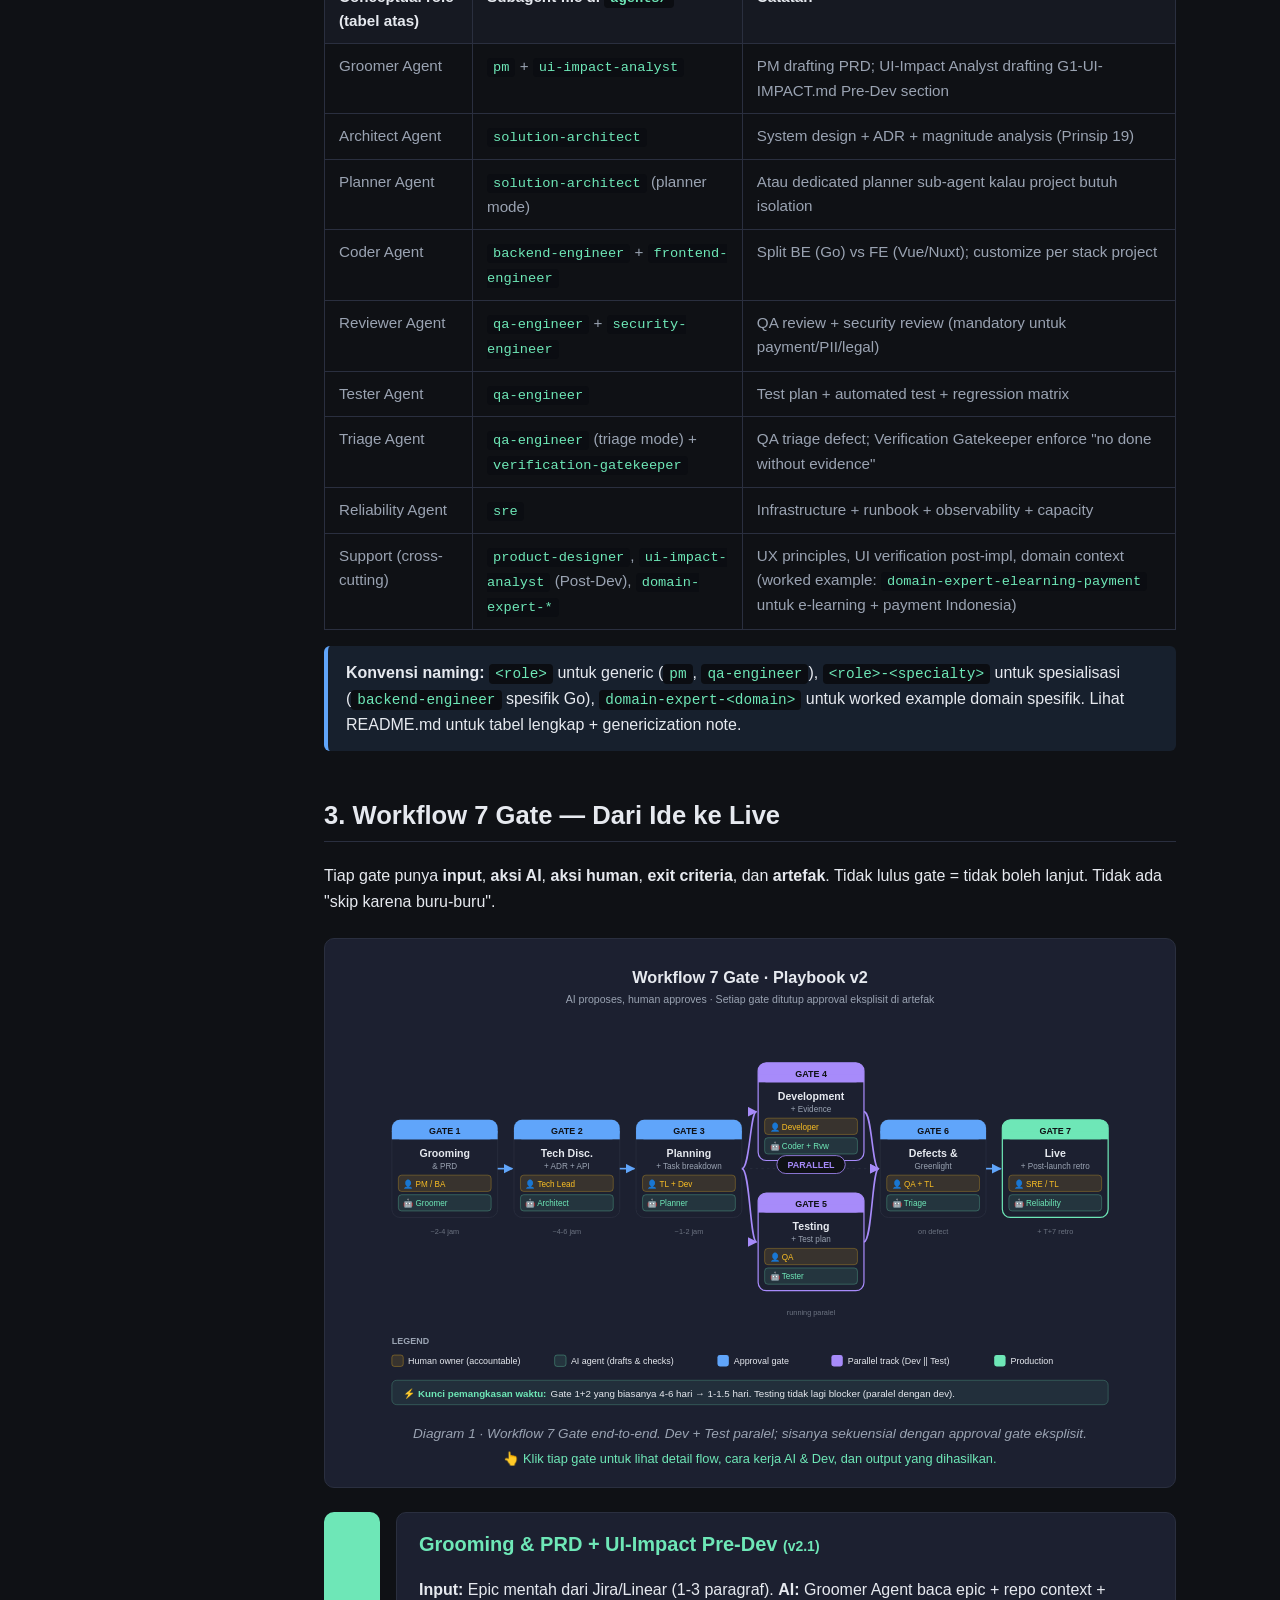
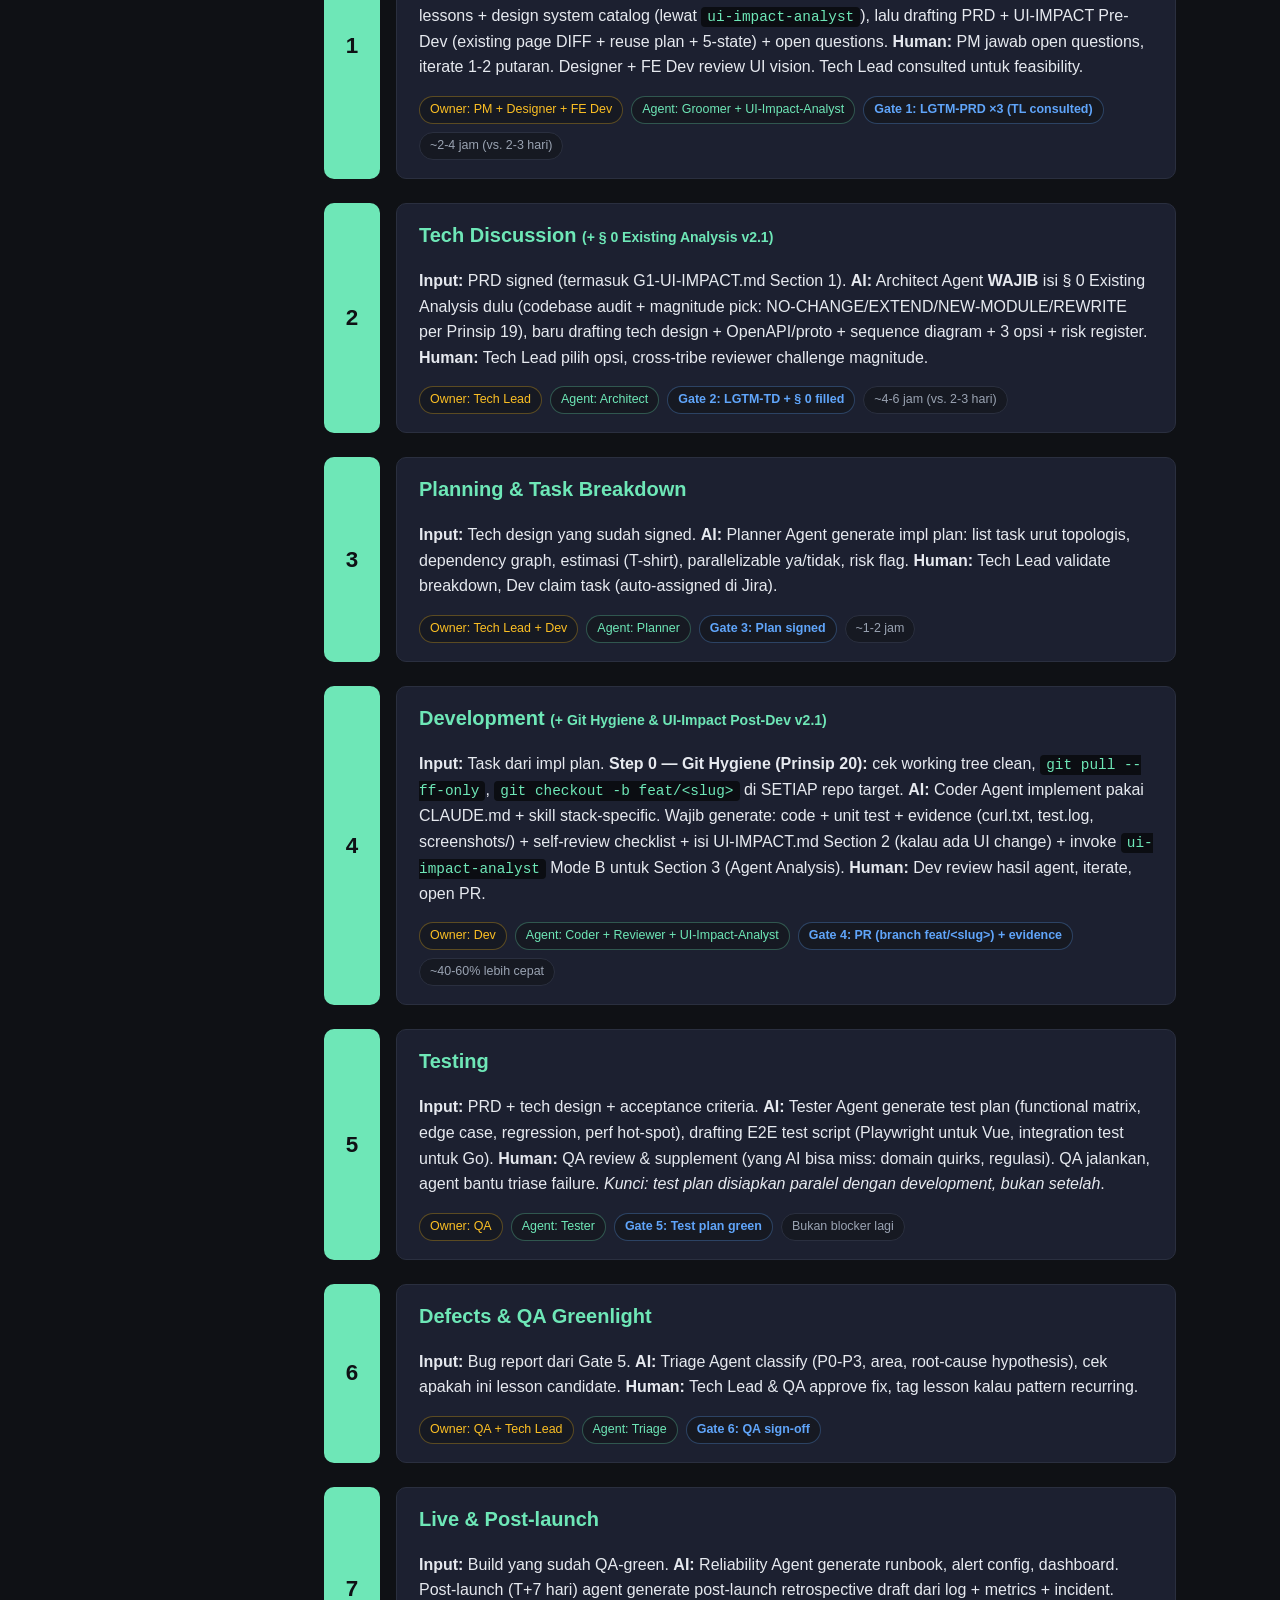
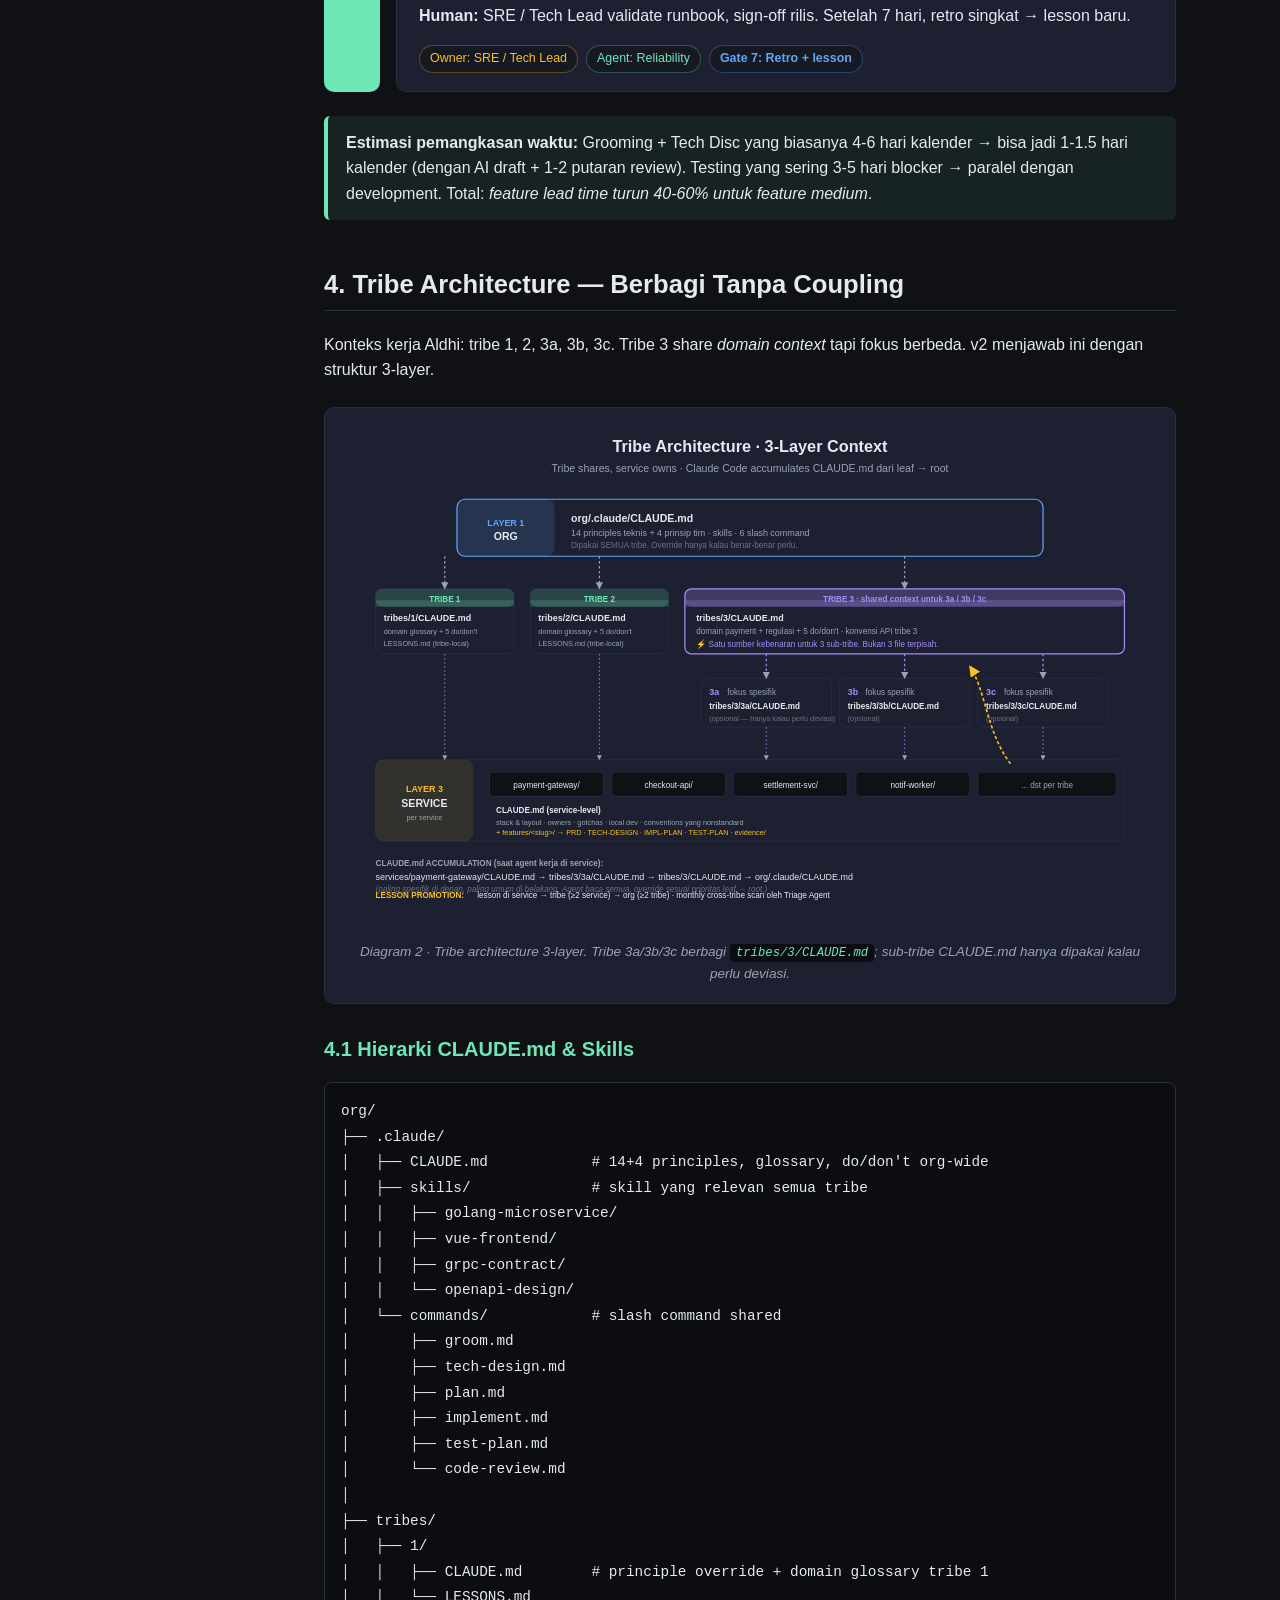
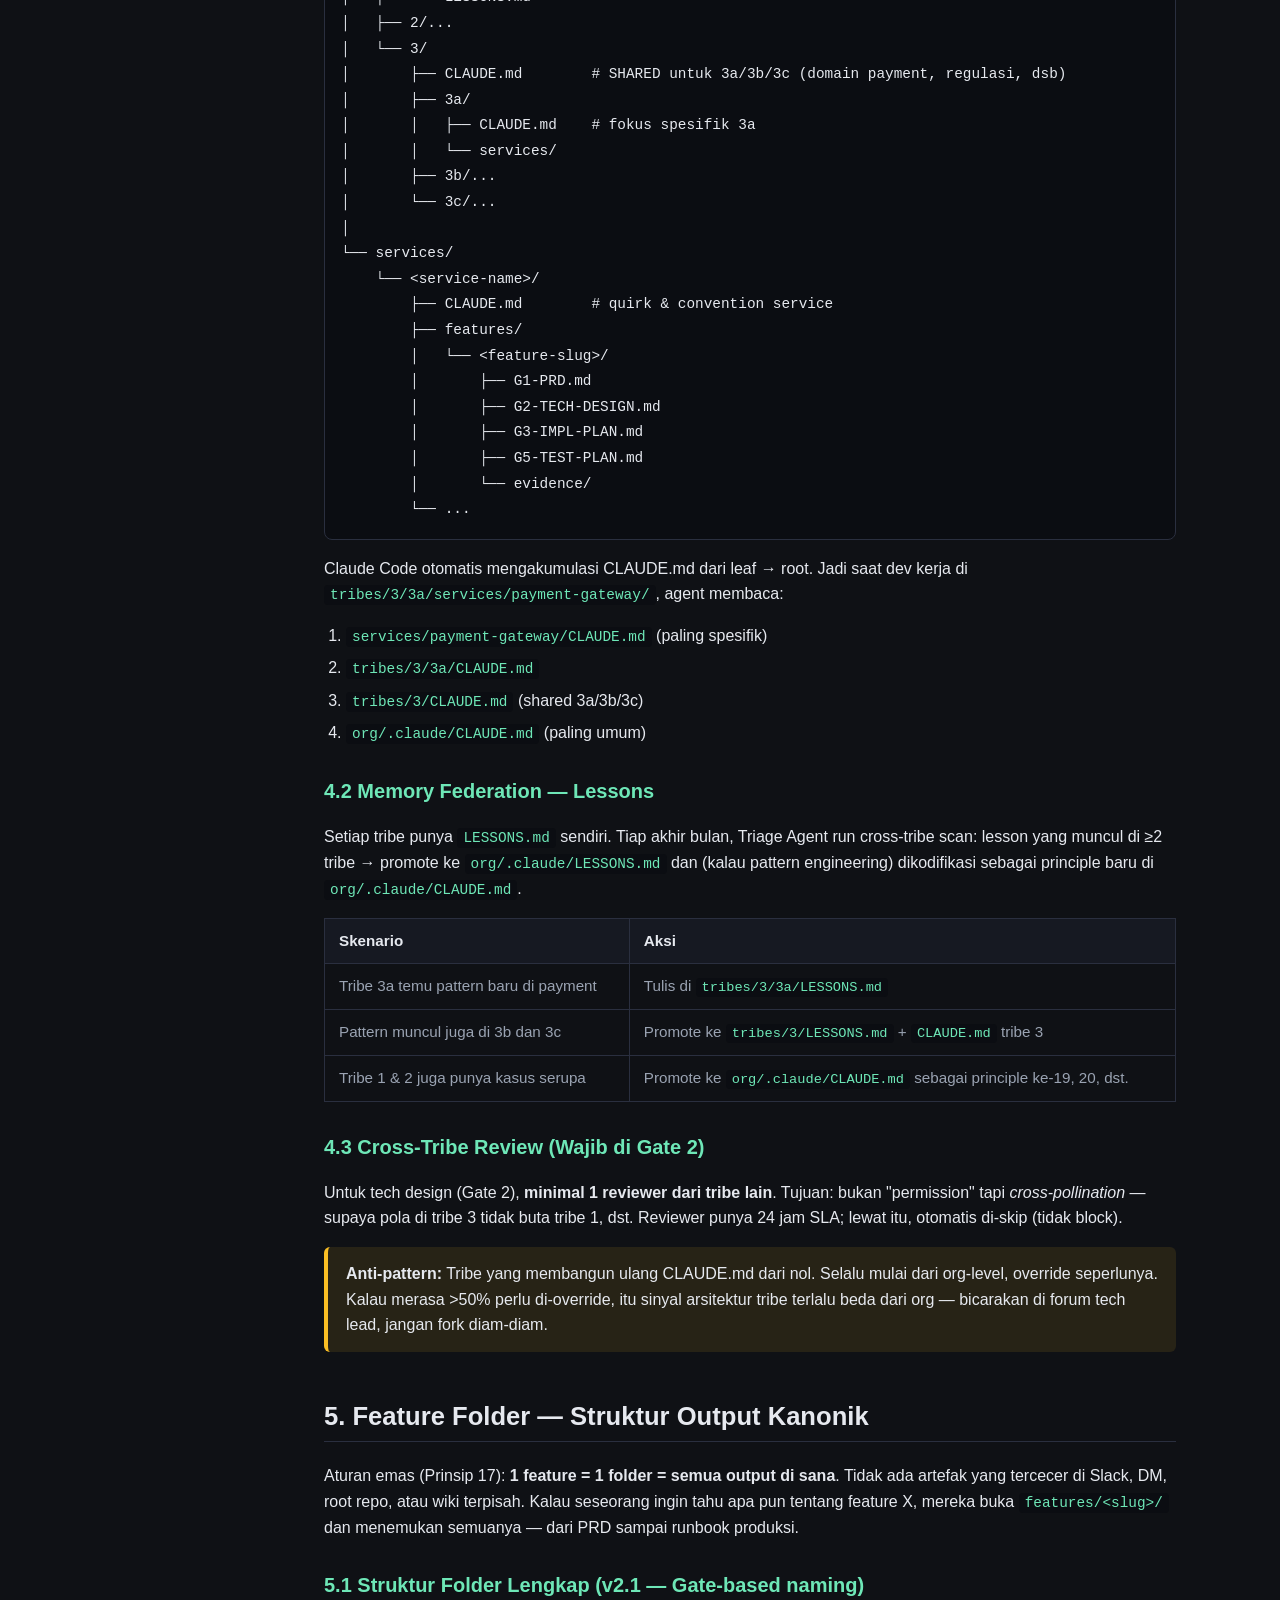
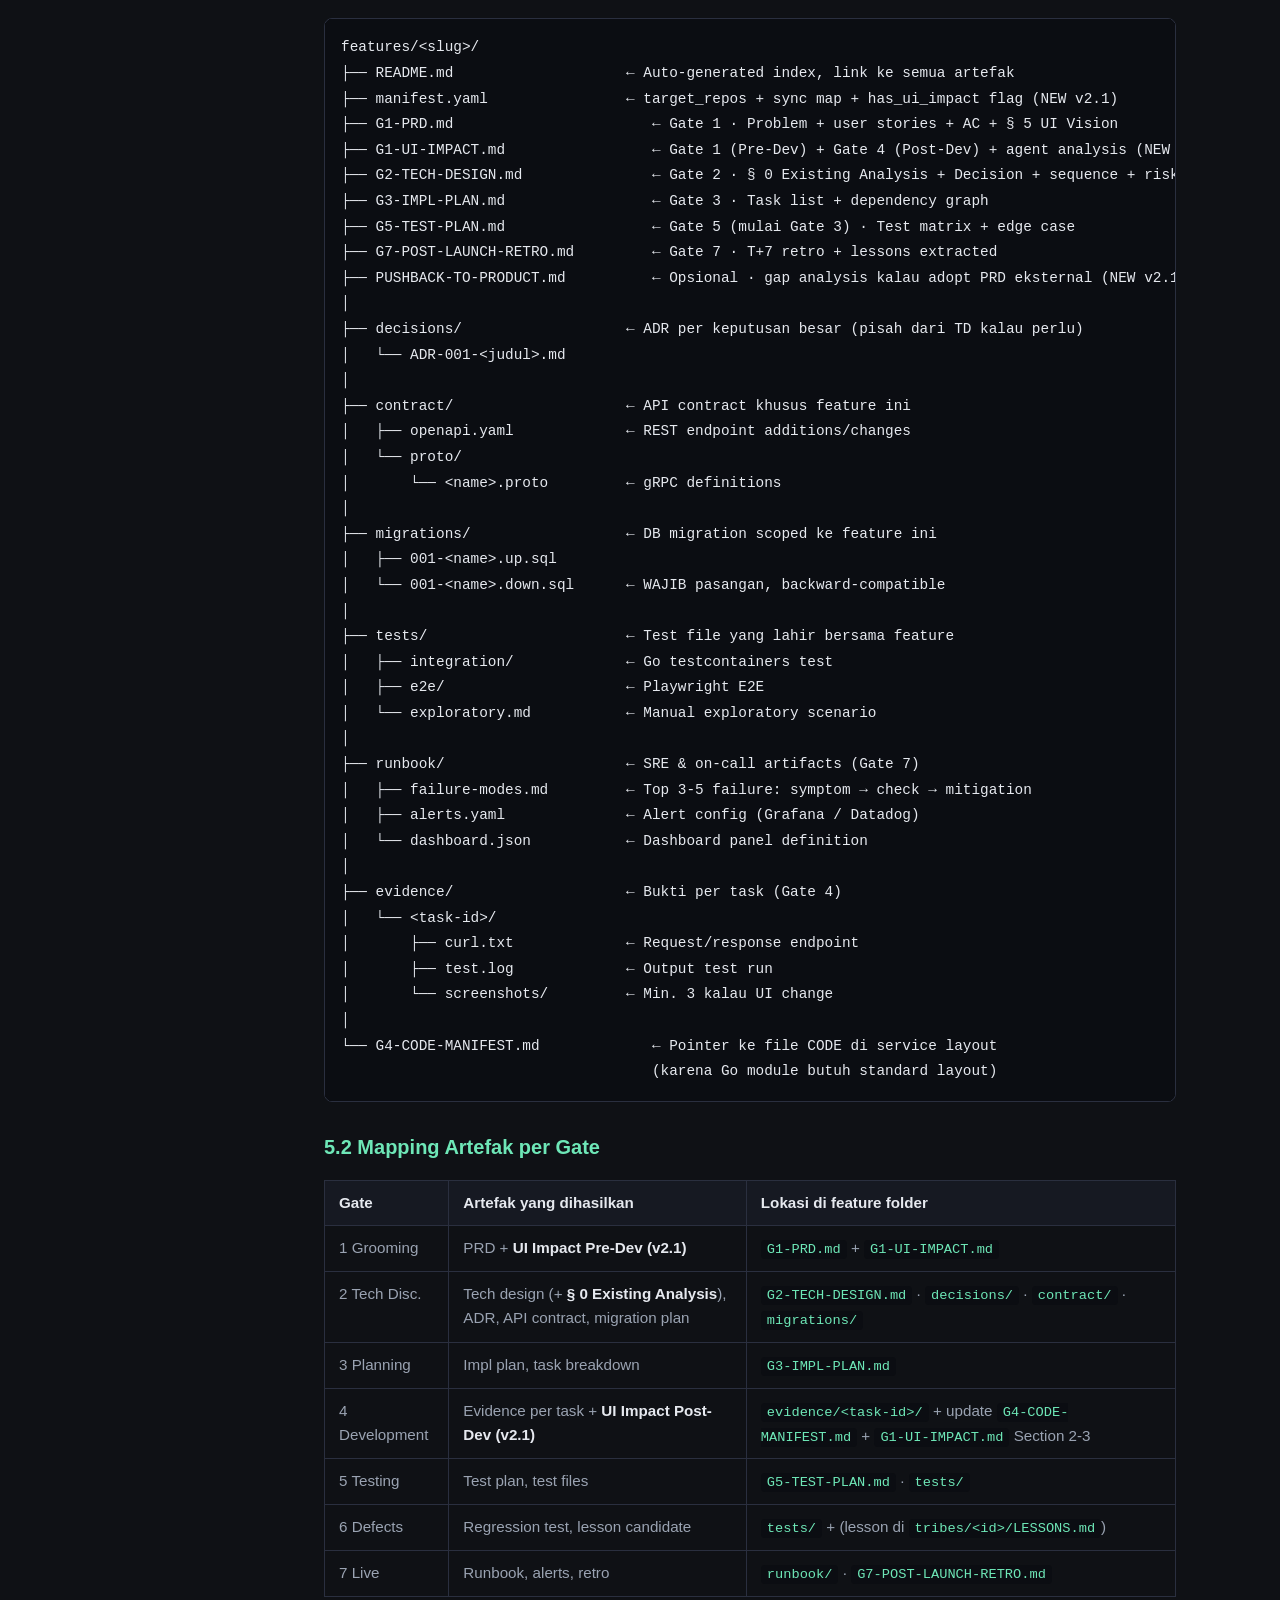
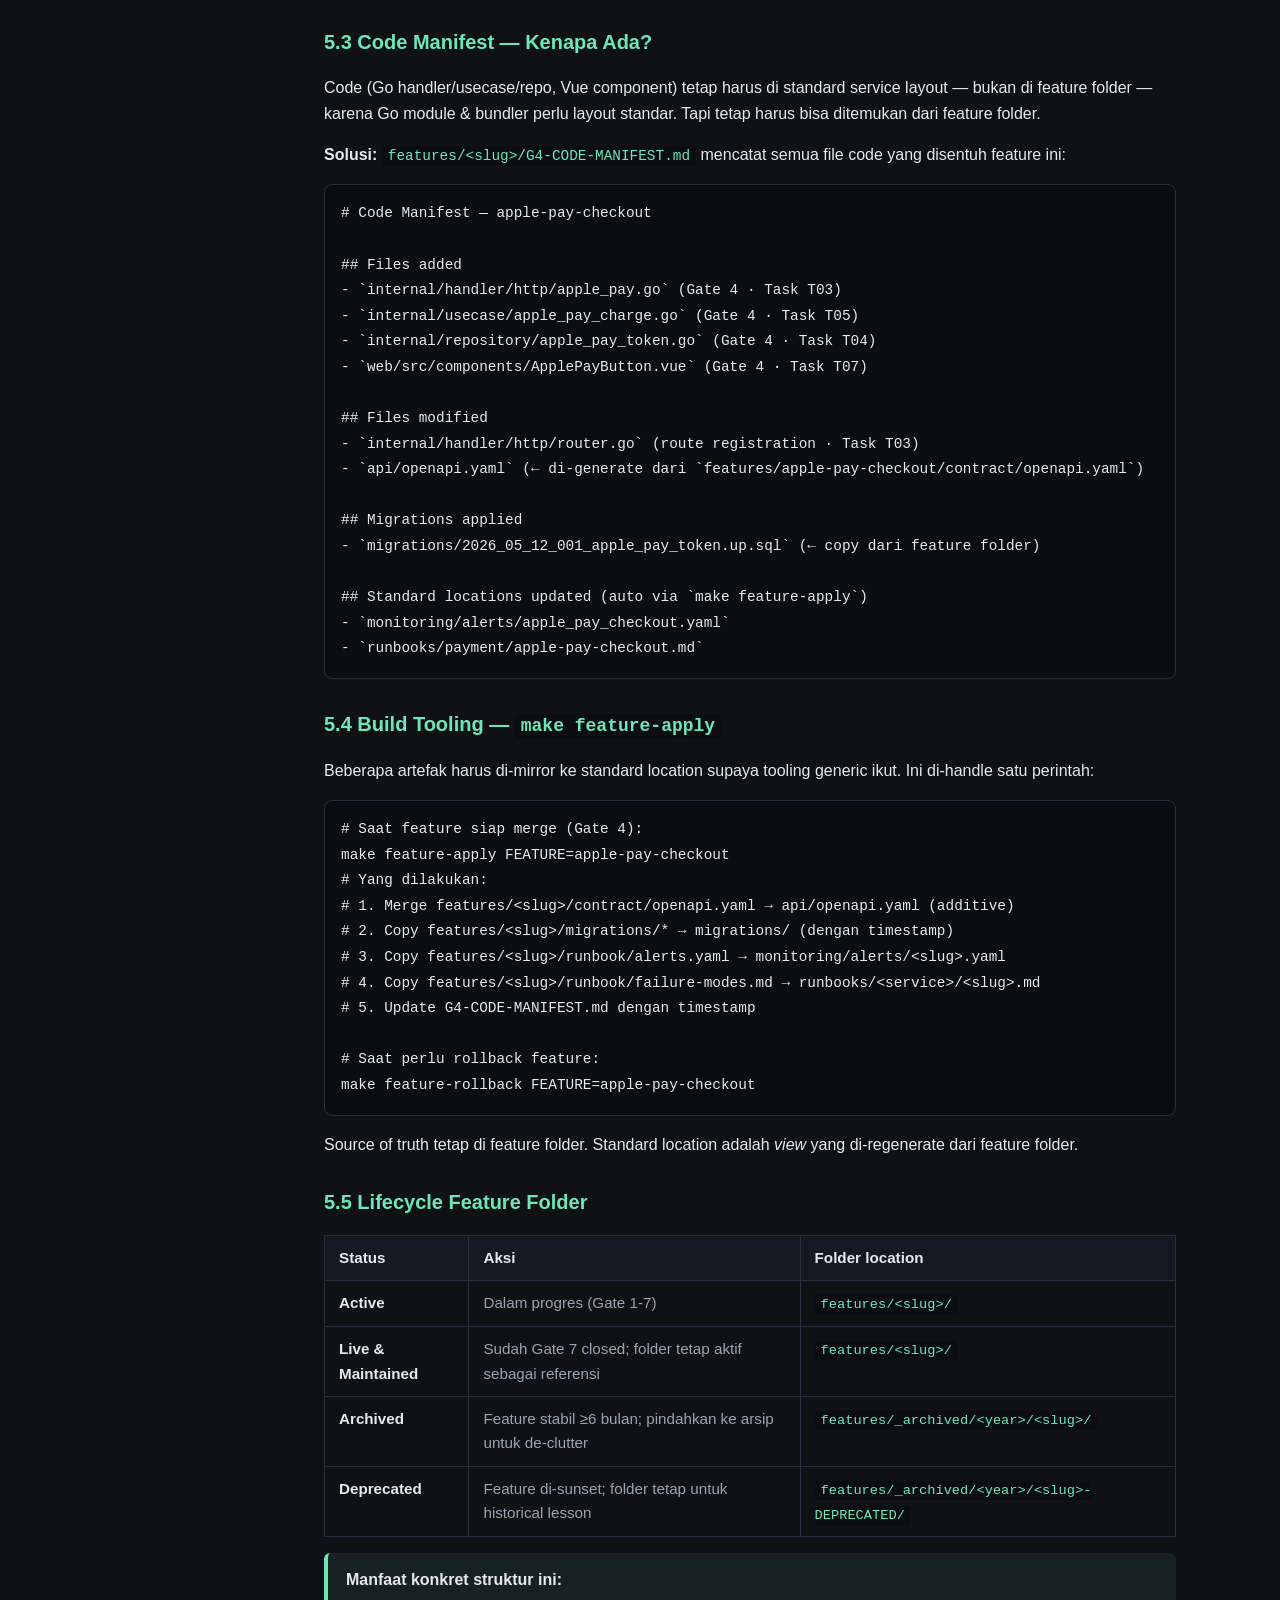
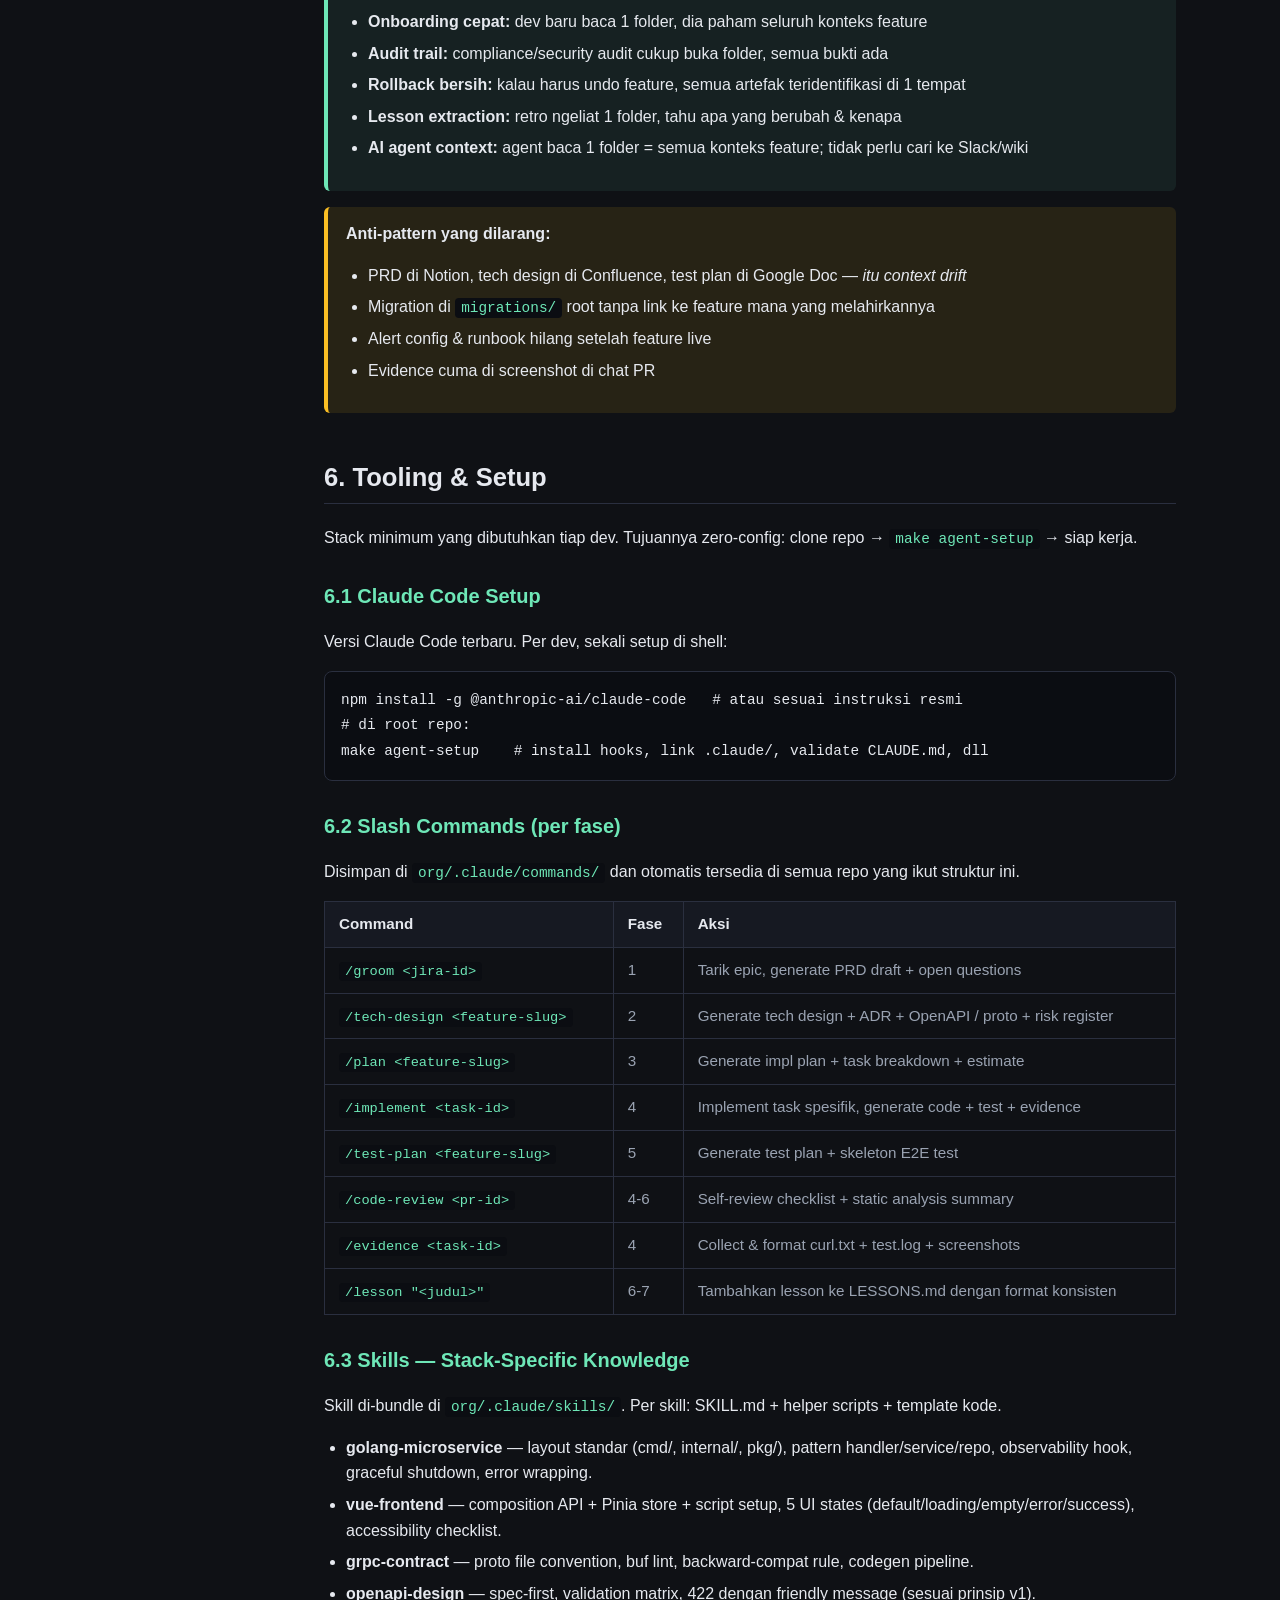
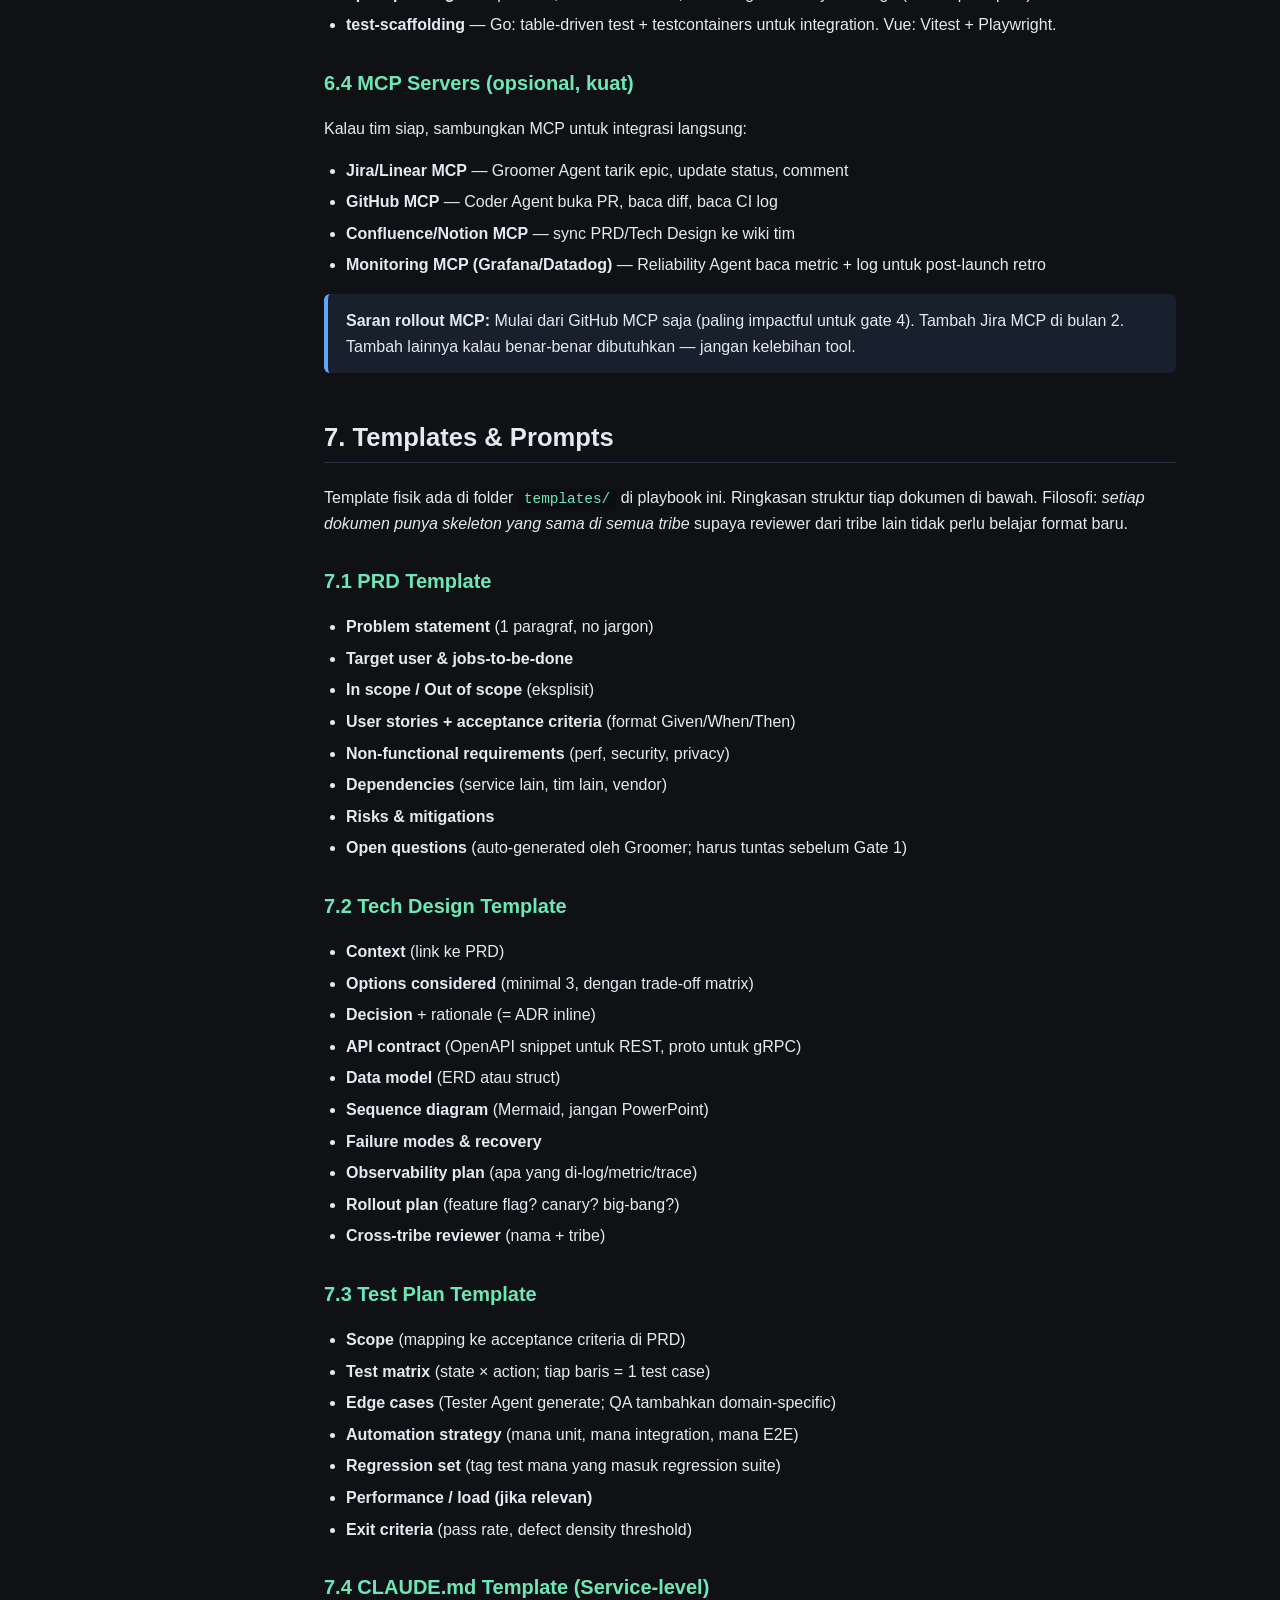
==== commit 3be84693: "feat(v2.1.1): sync release — 10 new subagents + ui-impact-analyst depth Bring playbook up to date de" ====
--- a/index.html
+++ b/index.html
@@ -279,7 +279,64 @@
       </table>
 
       <div class="callout">
-        <strong>Catatan:</strong> "Agent" di sini bukan harus jadi entitas teknis terpisah. Praktiknya: 1 Claude Code session + 1 slash command spesifik per fase (lihat Bagian 5). Bisa juga jadi sub-agent terpisah kalau kamu mau strict isolation.
+        <strong>Catatan:</strong> "Agent" di sini bukan harus jadi entitas teknis terpisah. Praktiknya: 1 Claude Code session + 1 slash command spesifik per fase (lihat Bagian 5). Untuk strict isolation, playbook menyediakan <strong>11 subagent file</strong> di <code>agents/</code> yang bisa di-invoke via Claude Code <code>Agent</code> tool — mapping ke conceptual role di tabel atas:
+      </div>
+
+      <table>
+        <tr>
+          <th>Conceptual role (tabel atas)</th>
+          <th>Subagent file di <code>agents/</code></th>
+          <th>Catatan</th>
+        </tr>
+        <tr>
+          <td>Groomer Agent</td>
+          <td><code>pm</code> + <code>ui-impact-analyst</code></td>
+          <td>PM drafting PRD; UI-Impact Analyst drafting G1-UI-IMPACT.md Pre-Dev section</td>
+        </tr>
+        <tr>
+          <td>Architect Agent</td>
+          <td><code>solution-architect</code></td>
+          <td>System design + ADR + magnitude analysis (Prinsip 19)</td>
+        </tr>
+        <tr>
+          <td>Planner Agent</td>
+          <td><code>solution-architect</code> (planner mode)</td>
+          <td>Atau dedicated planner sub-agent kalau project butuh isolation</td>
+        </tr>
+        <tr>
+          <td>Coder Agent</td>
+          <td><code>backend-engineer</code> + <code>frontend-engineer</code></td>
+          <td>Split BE (Go) vs FE (Vue/Nuxt); customize per stack project</td>
+        </tr>
+        <tr>
+          <td>Reviewer Agent</td>
+          <td><code>qa-engineer</code> + <code>security-engineer</code></td>
+          <td>QA review + security review (mandatory untuk payment/PII/legal)</td>
+        </tr>
+        <tr>
+          <td>Tester Agent</td>
+          <td><code>qa-engineer</code></td>
+          <td>Test plan + automated test + regression matrix</td>
+        </tr>
+        <tr>
+          <td>Triage Agent</td>
+          <td><code>qa-engineer</code> (triage mode) + <code>verification-gatekeeper</code></td>
+          <td>QA triage defect; Verification Gatekeeper enforce "no done without evidence"</td>
+        </tr>
+        <tr>
+          <td>Reliability Agent</td>
+          <td><code>sre</code></td>
+          <td>Infrastructure + runbook + observability + capacity</td>
+        </tr>
+        <tr>
+          <td>Support (cross-cutting)</td>
+          <td><code>product-designer</code>, <code>ui-impact-analyst</code> (Post-Dev), <code>domain-expert-*</code></td>
+          <td>UX principles, UI verification post-impl, domain context (worked example: <code>domain-expert-elearning-payment</code> untuk e-learning + payment Indonesia)</td>
+        </tr>
+      </table>
+
+      <div class="callout">
+        <strong>Konvensi naming:</strong> <code>&lt;role&gt;</code> untuk generic (<code>pm</code>, <code>qa-engineer</code>), <code>&lt;role&gt;-&lt;specialty&gt;</code> untuk spesialisasi (<code>backend-engineer</code> spesifik Go), <code>domain-expert-&lt;domain&gt;</code> untuk worked example domain spesifik. Lihat README.md untuk tabel lengkap + genericization note.
       </div>
     </section>
 
@@ -1069,7 +1126,7 @@
     <div class="footer">
       Agent Playbook v2.1 — Team Edition · Disusun untuk tim multi-tribe yang ingin AI handle fase paling sakit (grooming, tech disc, dev, testing) dengan tetap menjaga keputusan di developer.<br>
       Berbasis Agent Playbook v1 (<a href="https://aldhirs.github.io/ai-agent-playbook/index.html">SafeTech</a>) — dengan 6 prinsip operating+quality, 7 gate workflow, 3-layer tribe architecture, UI-Impact workflow, hierarchical task mode, dan rollout 90 hari.<br>
-      Last updated: 2026-05-21 · <a href="CHANGELOG.md">Changelog</a> · <a href="README.md">README</a> · <a href="https://github.com/aldhirs/ai-agent-playbook-v2">GitHub</a>
+      Last updated: 2026-05-22 · <a href="CHANGELOG.md">Changelog</a> · <a href="README.md">README</a> · <a href="https://github.com/aldhirs/ai-agent-playbook-v2">GitHub</a>
     </div>
 
   </main>
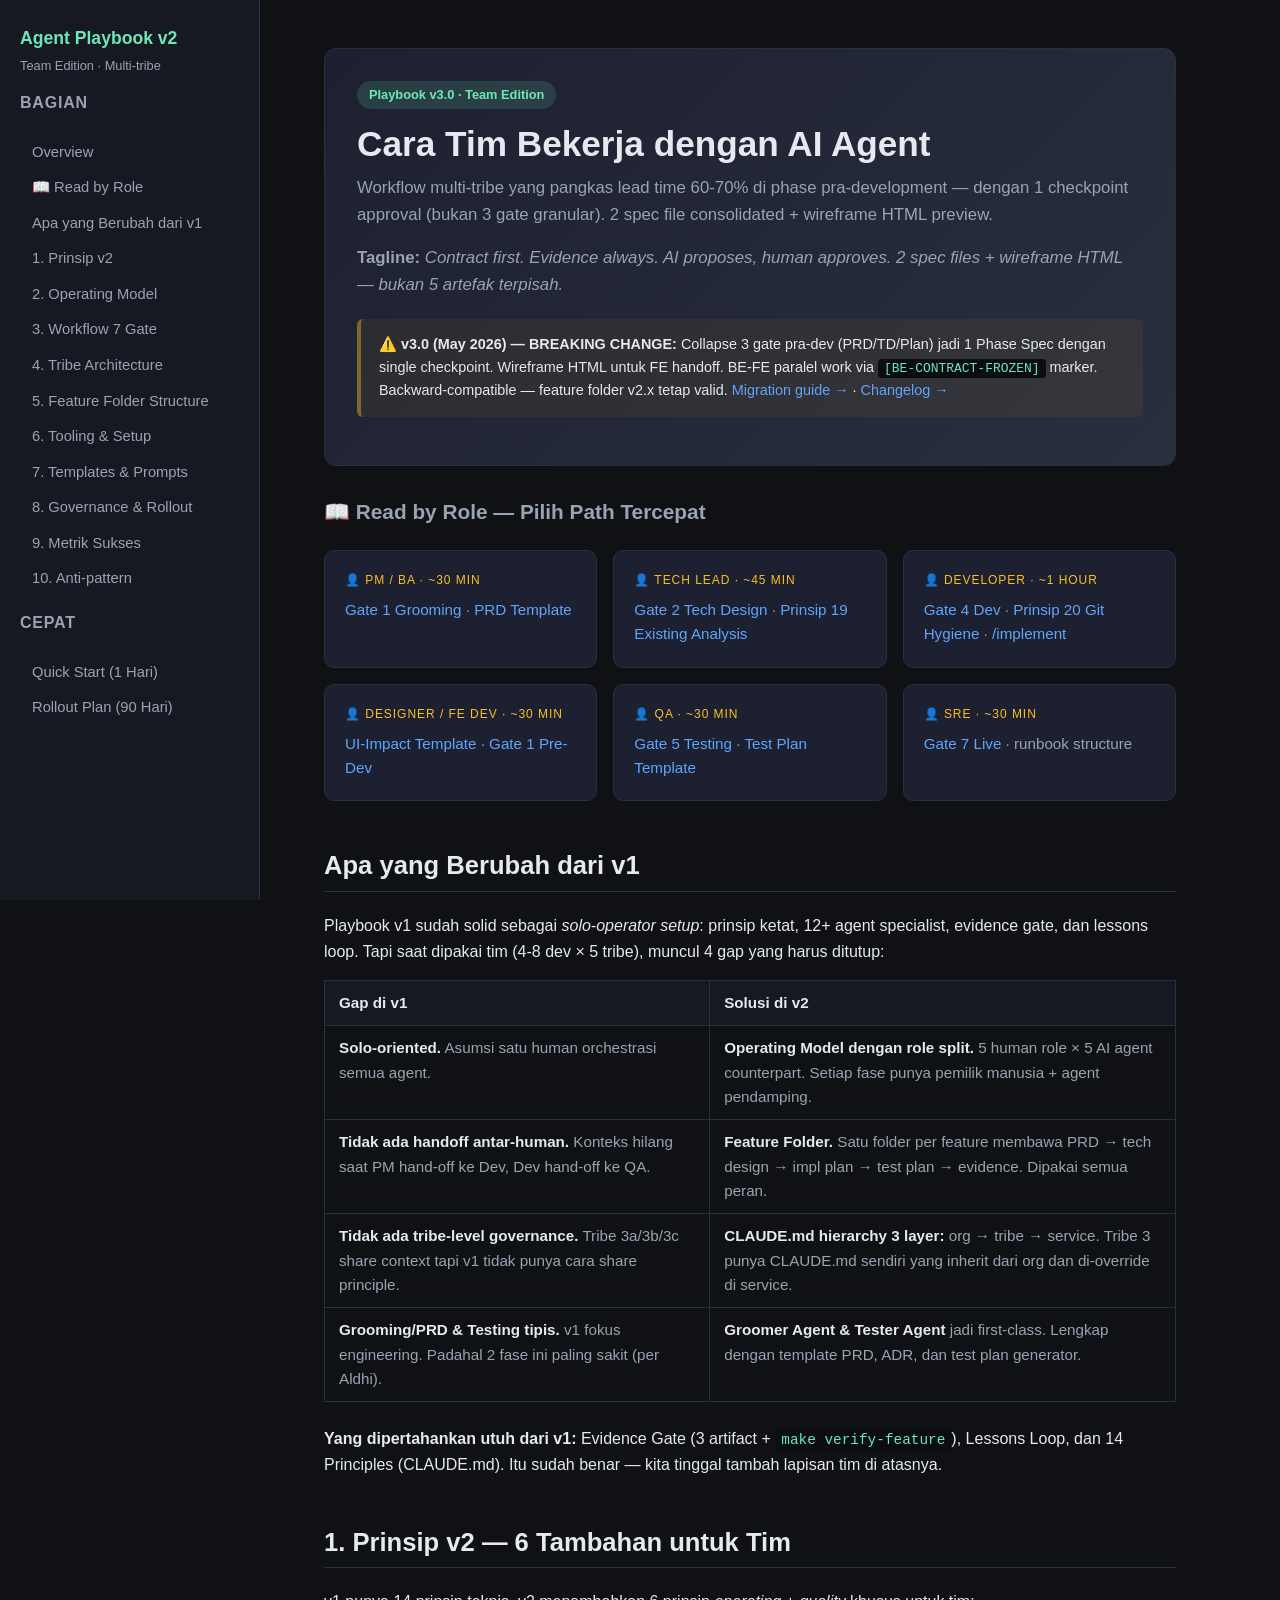
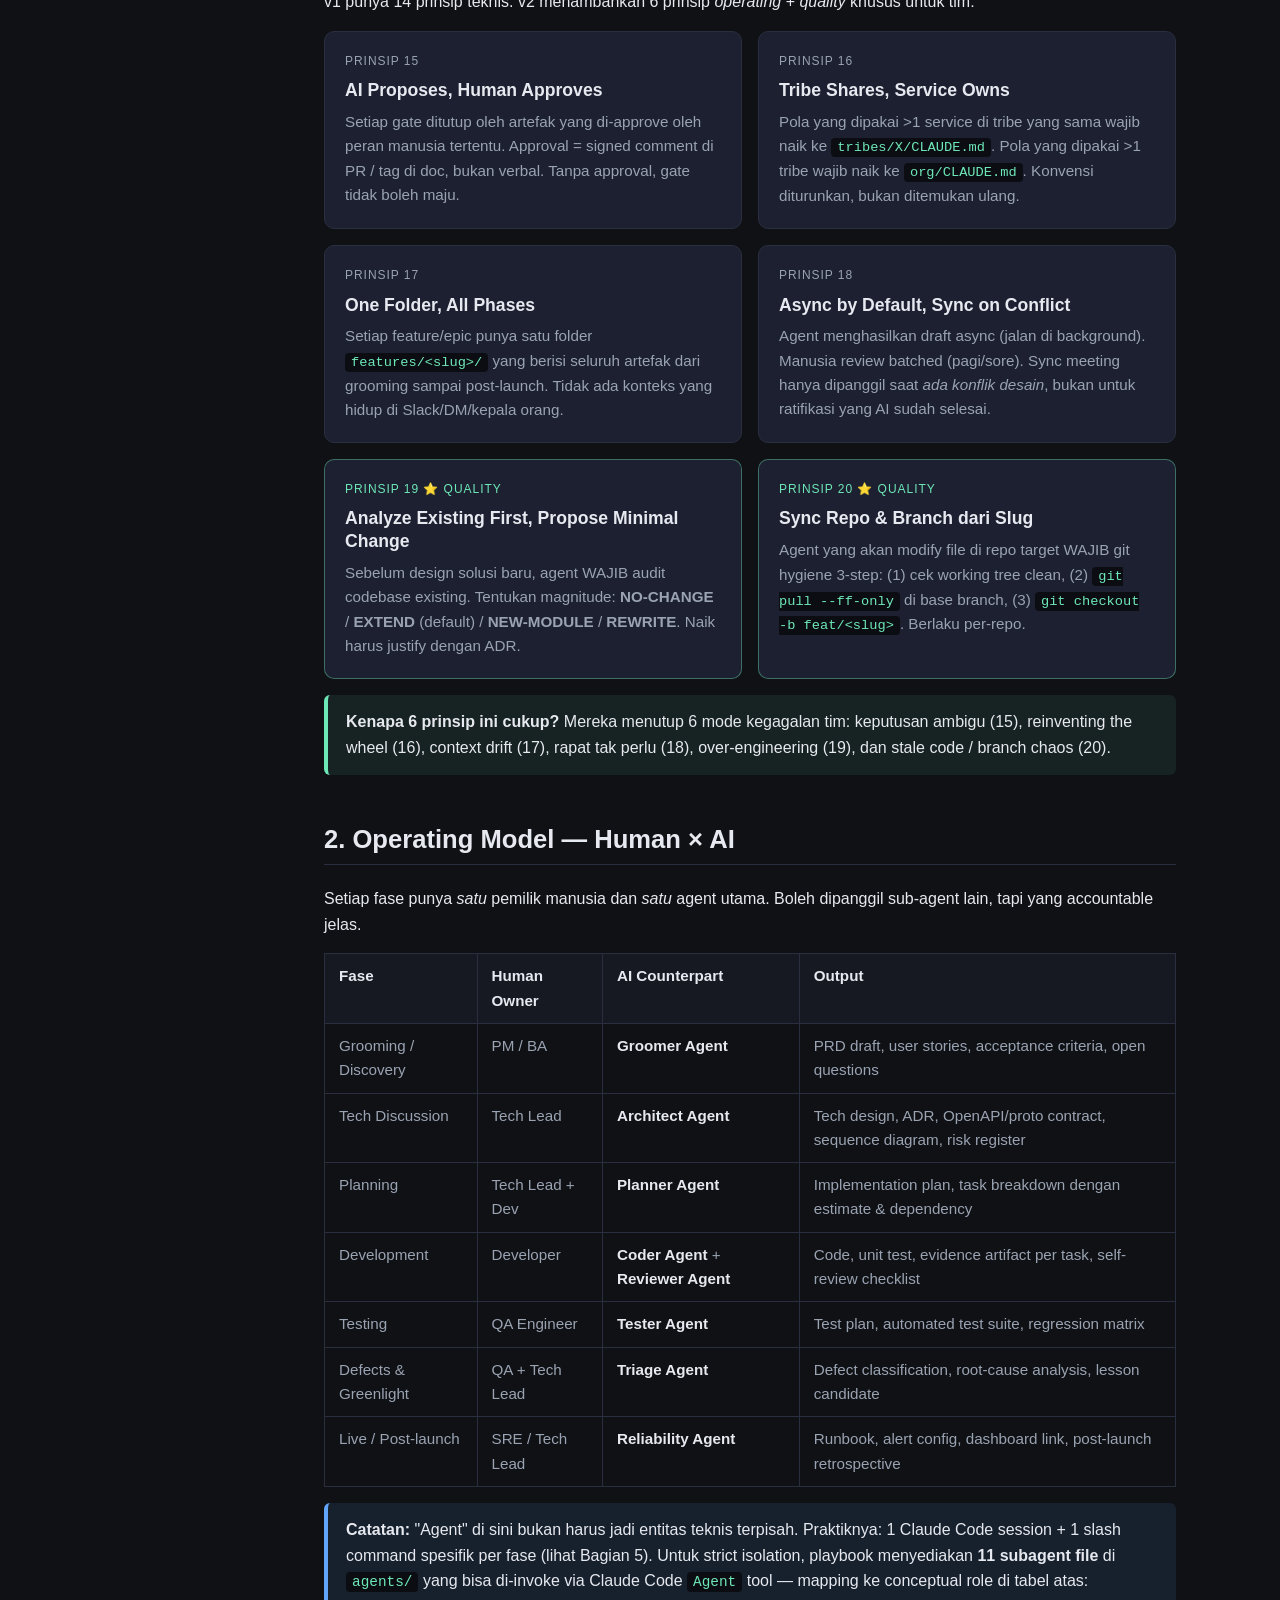
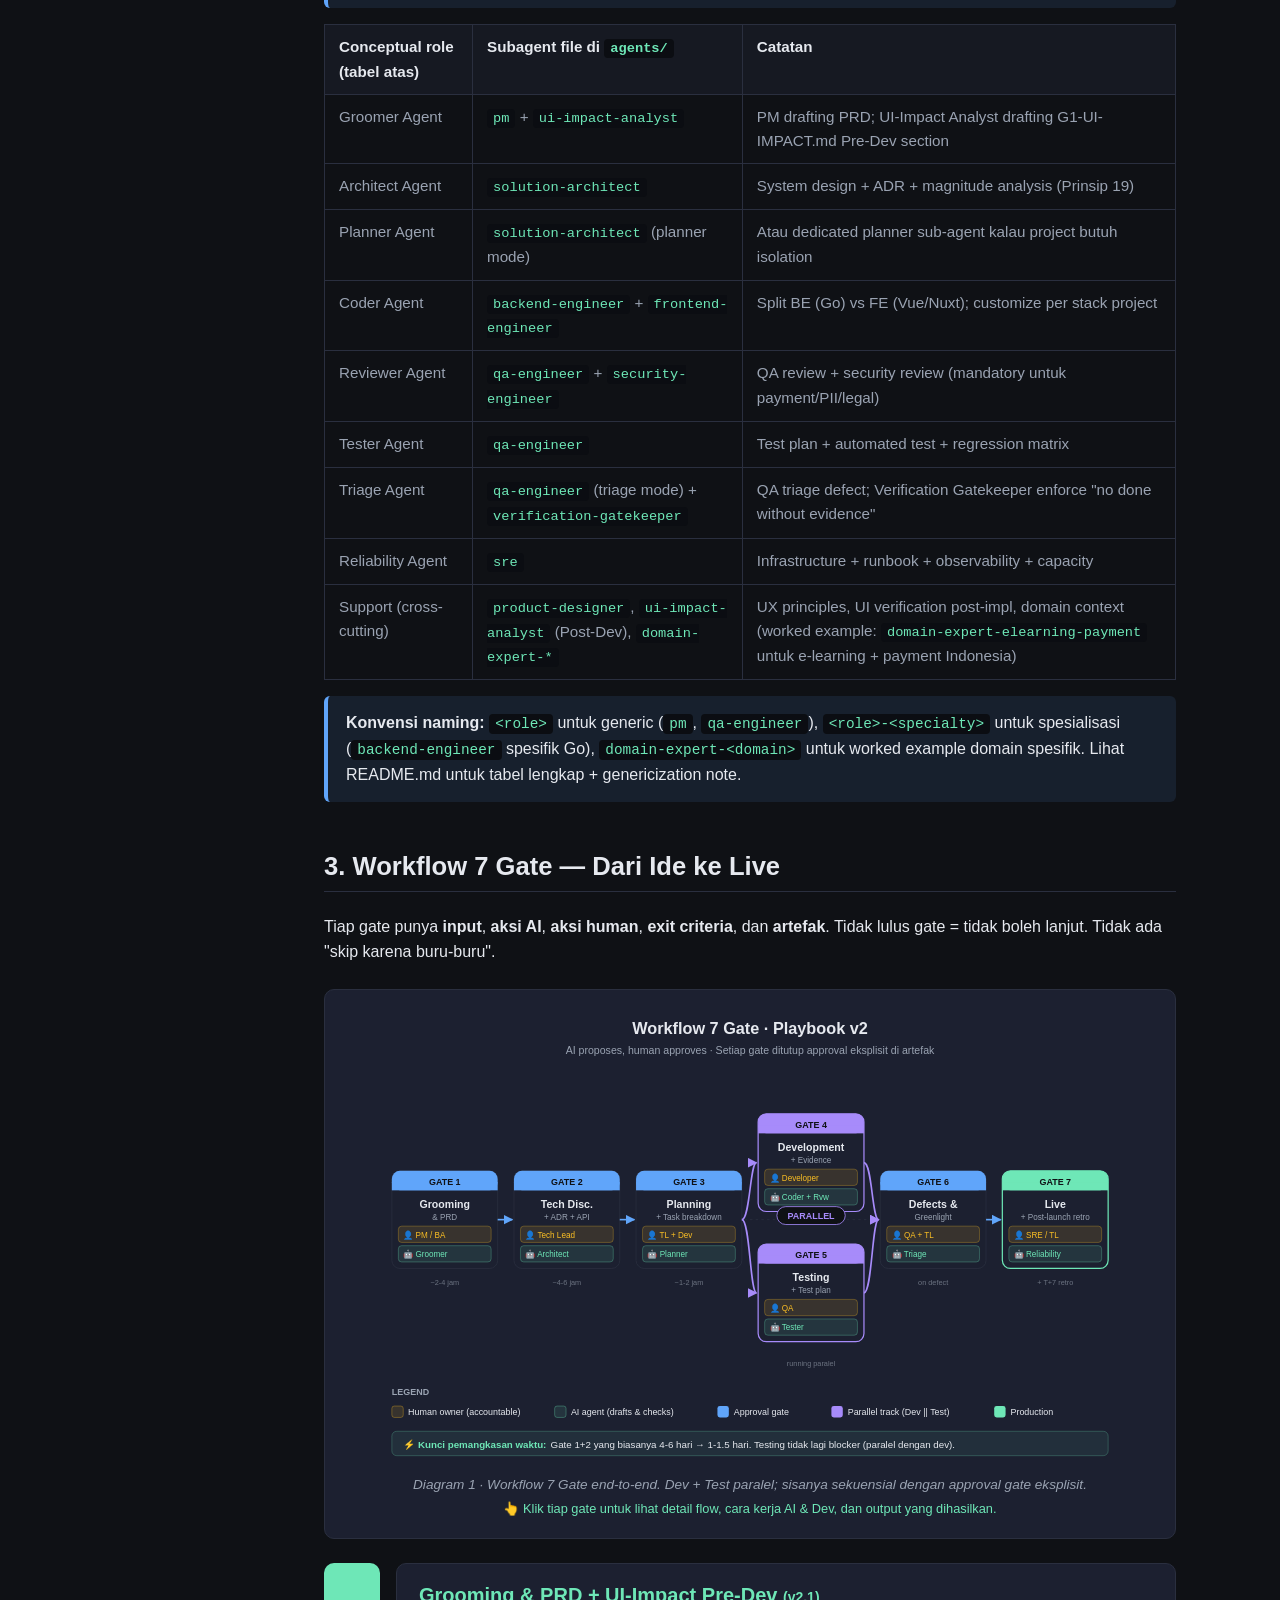
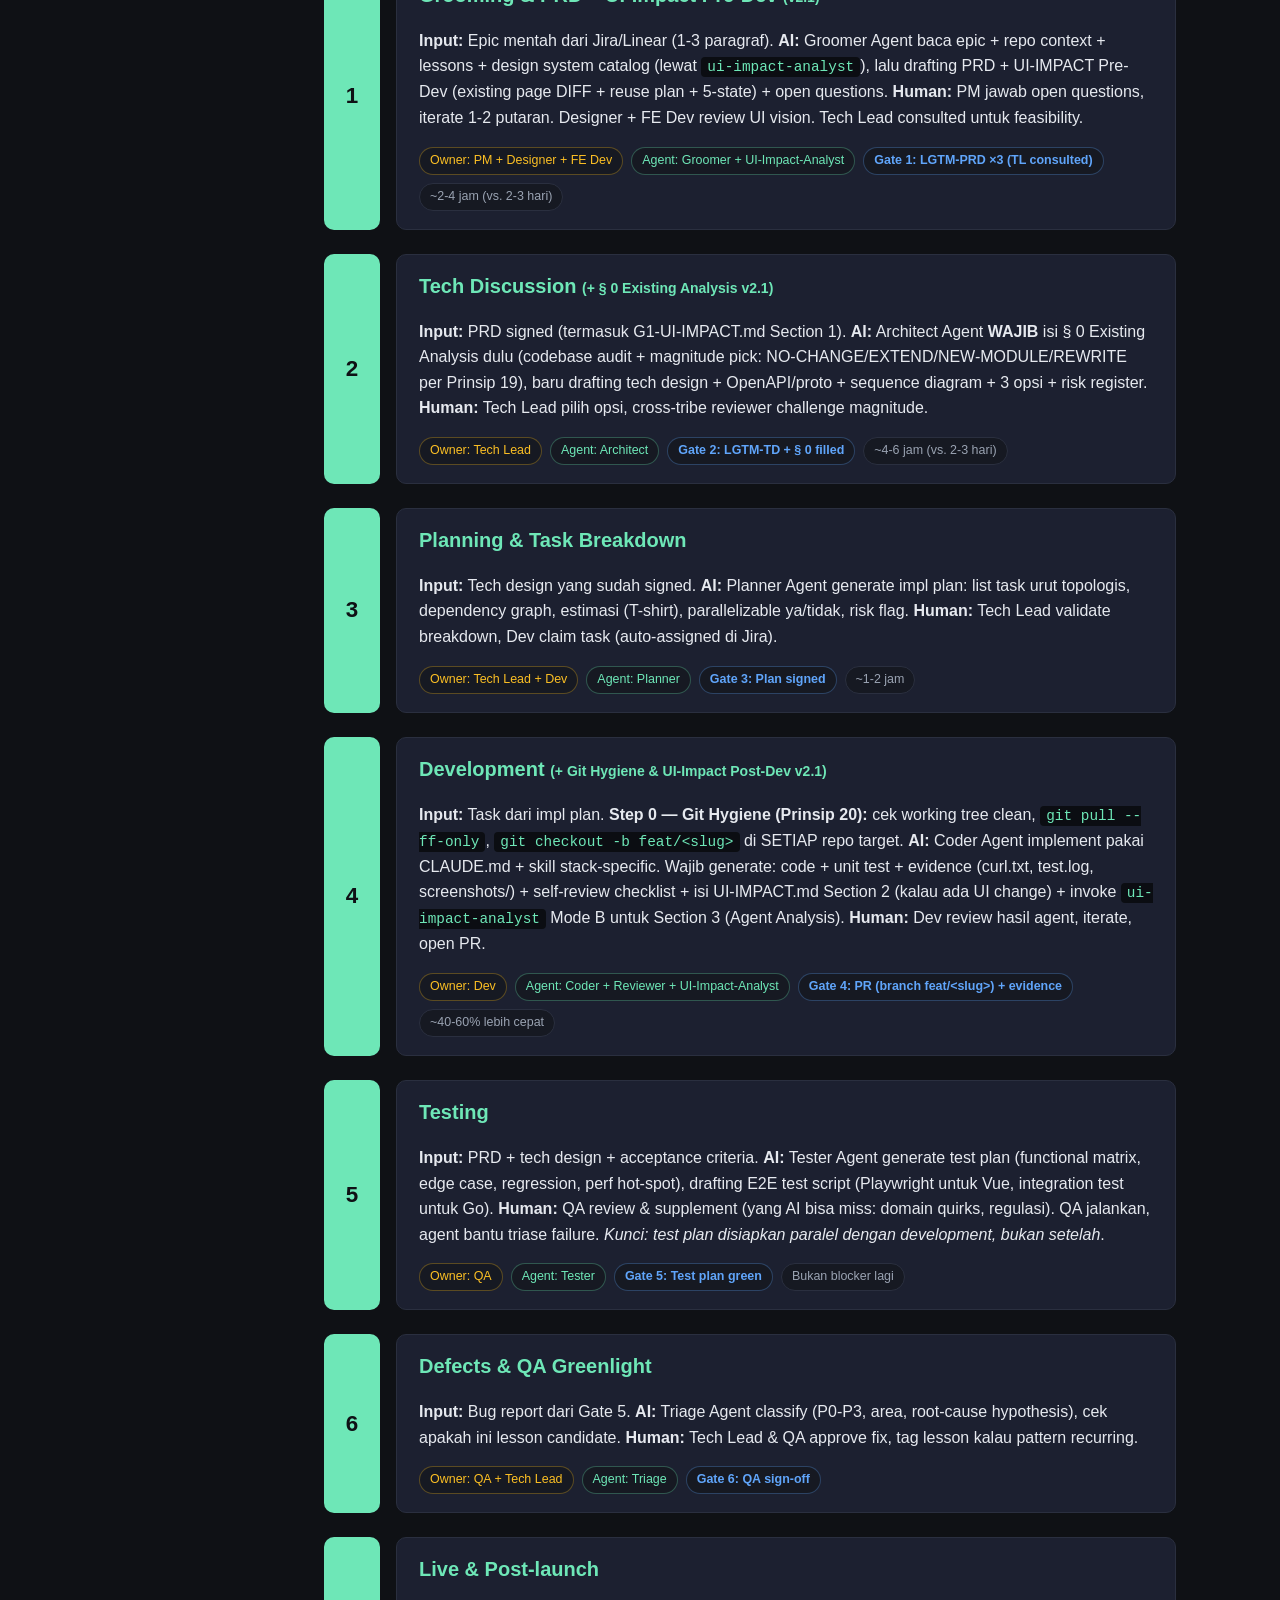
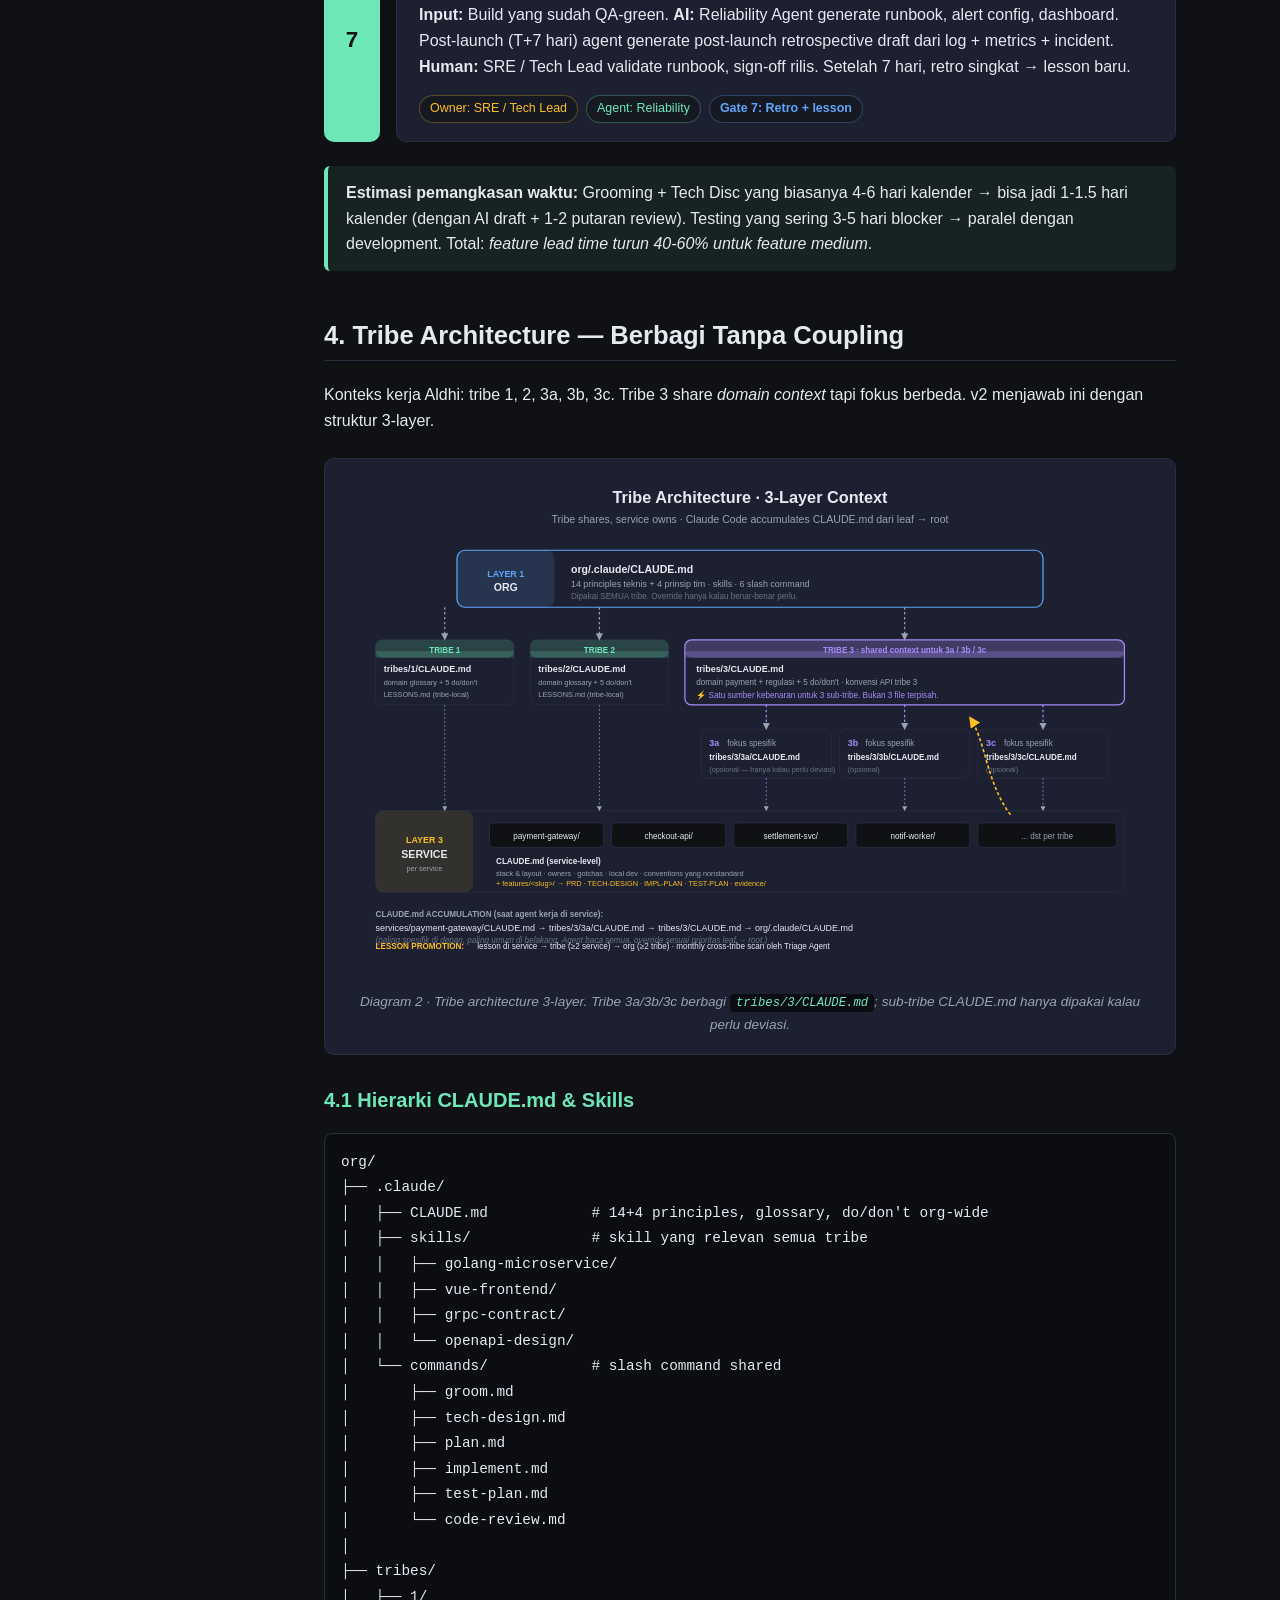
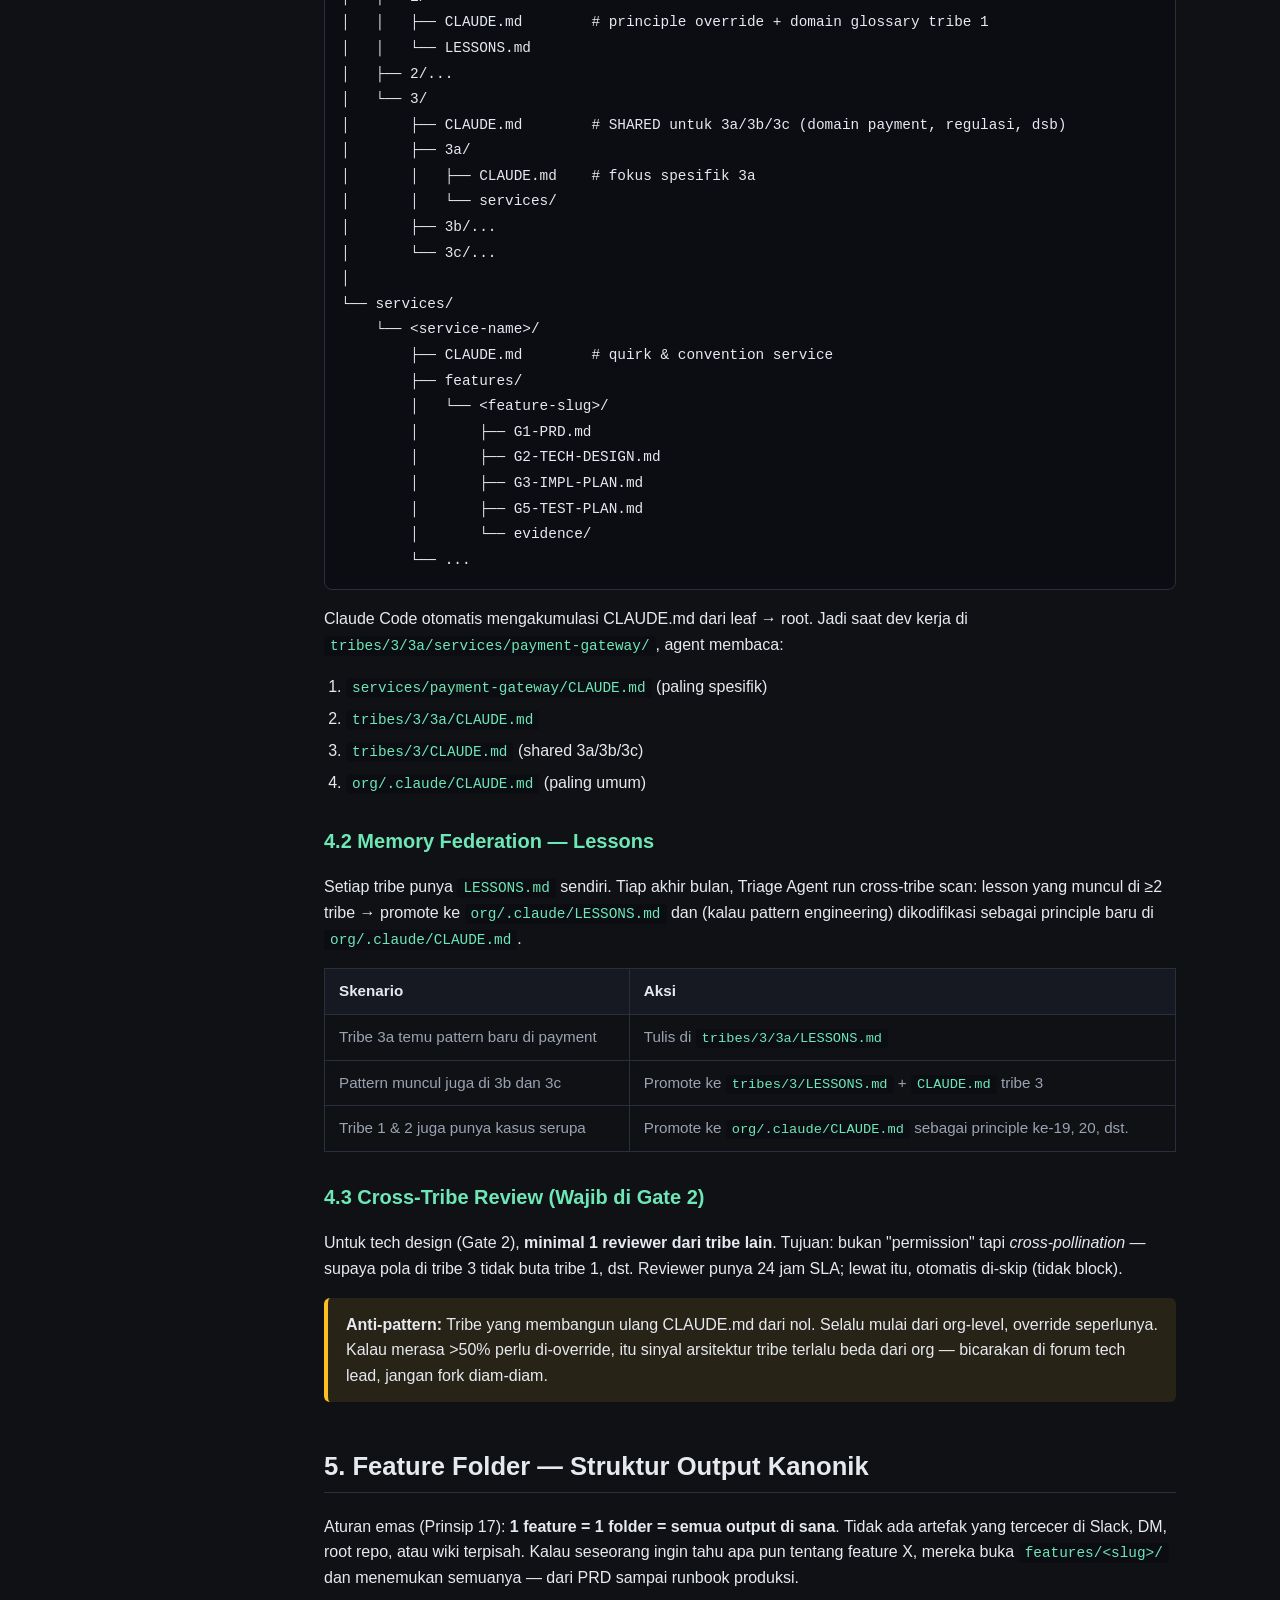
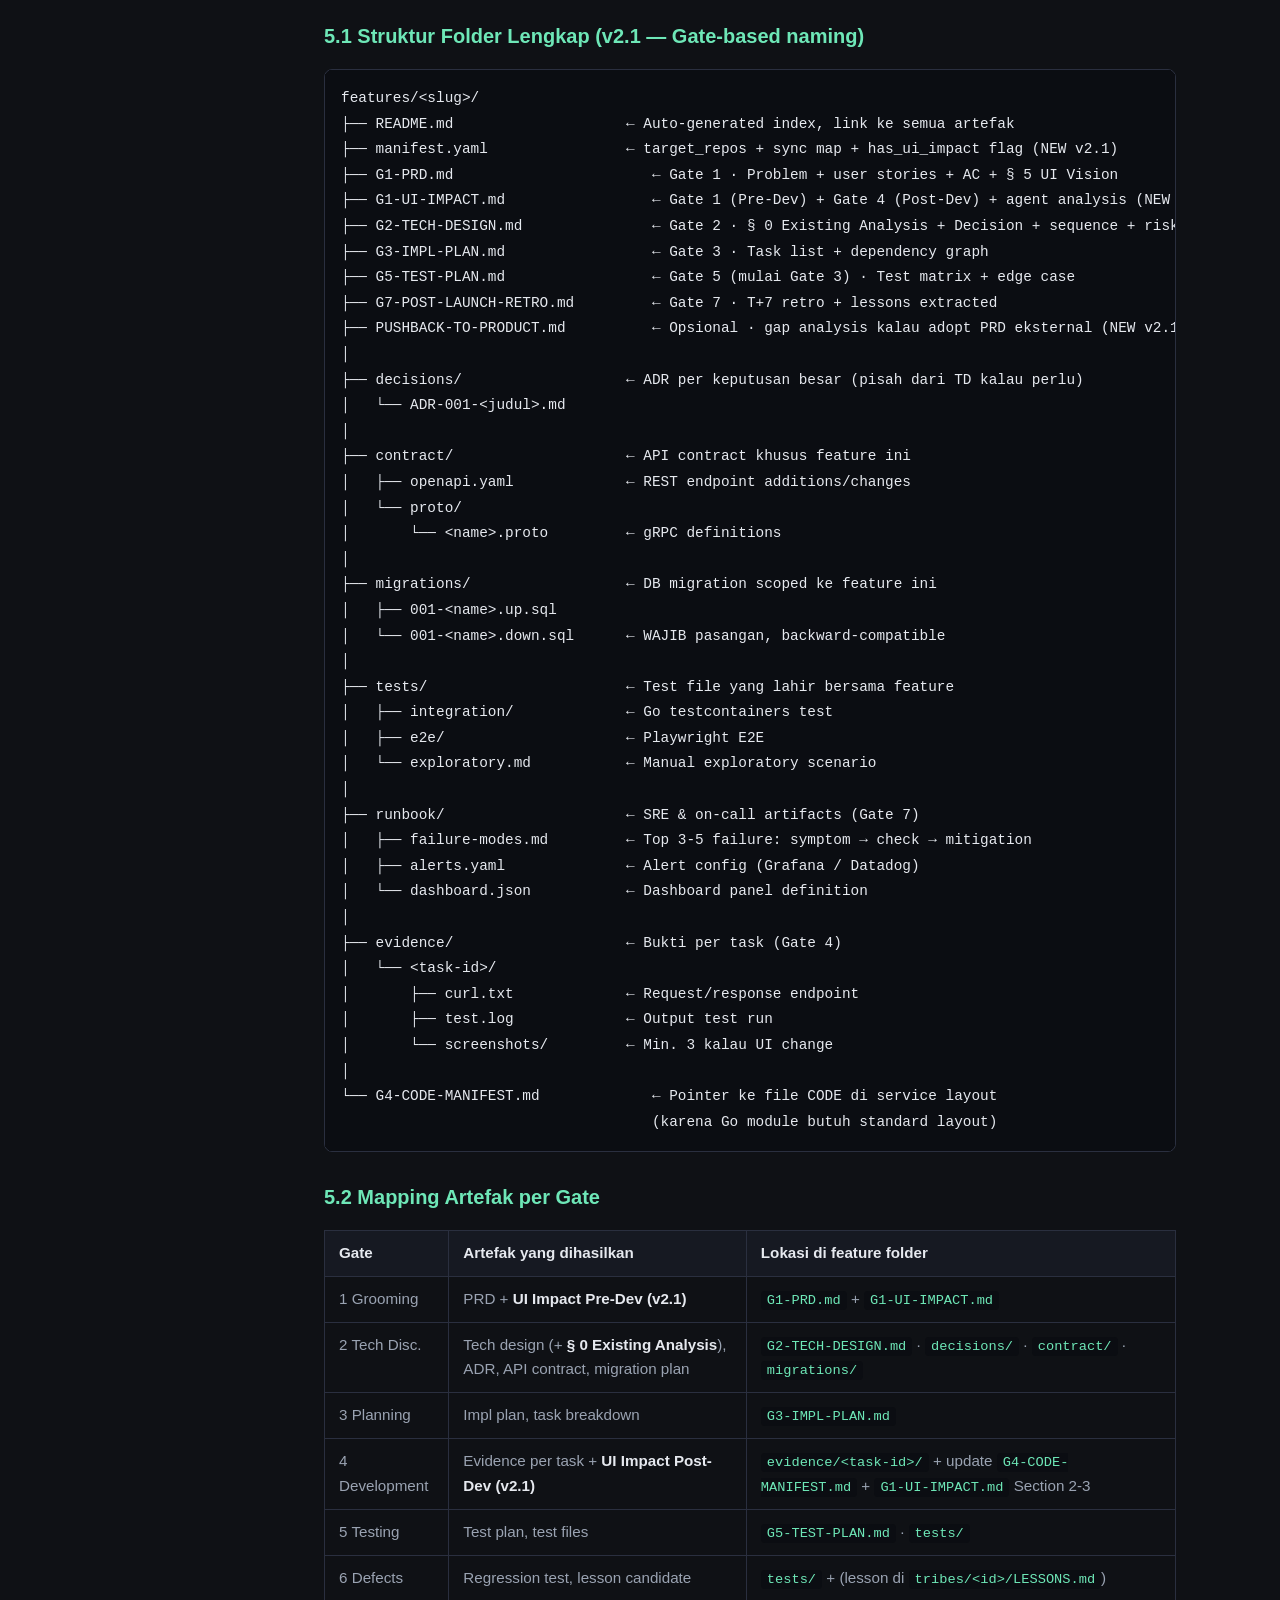
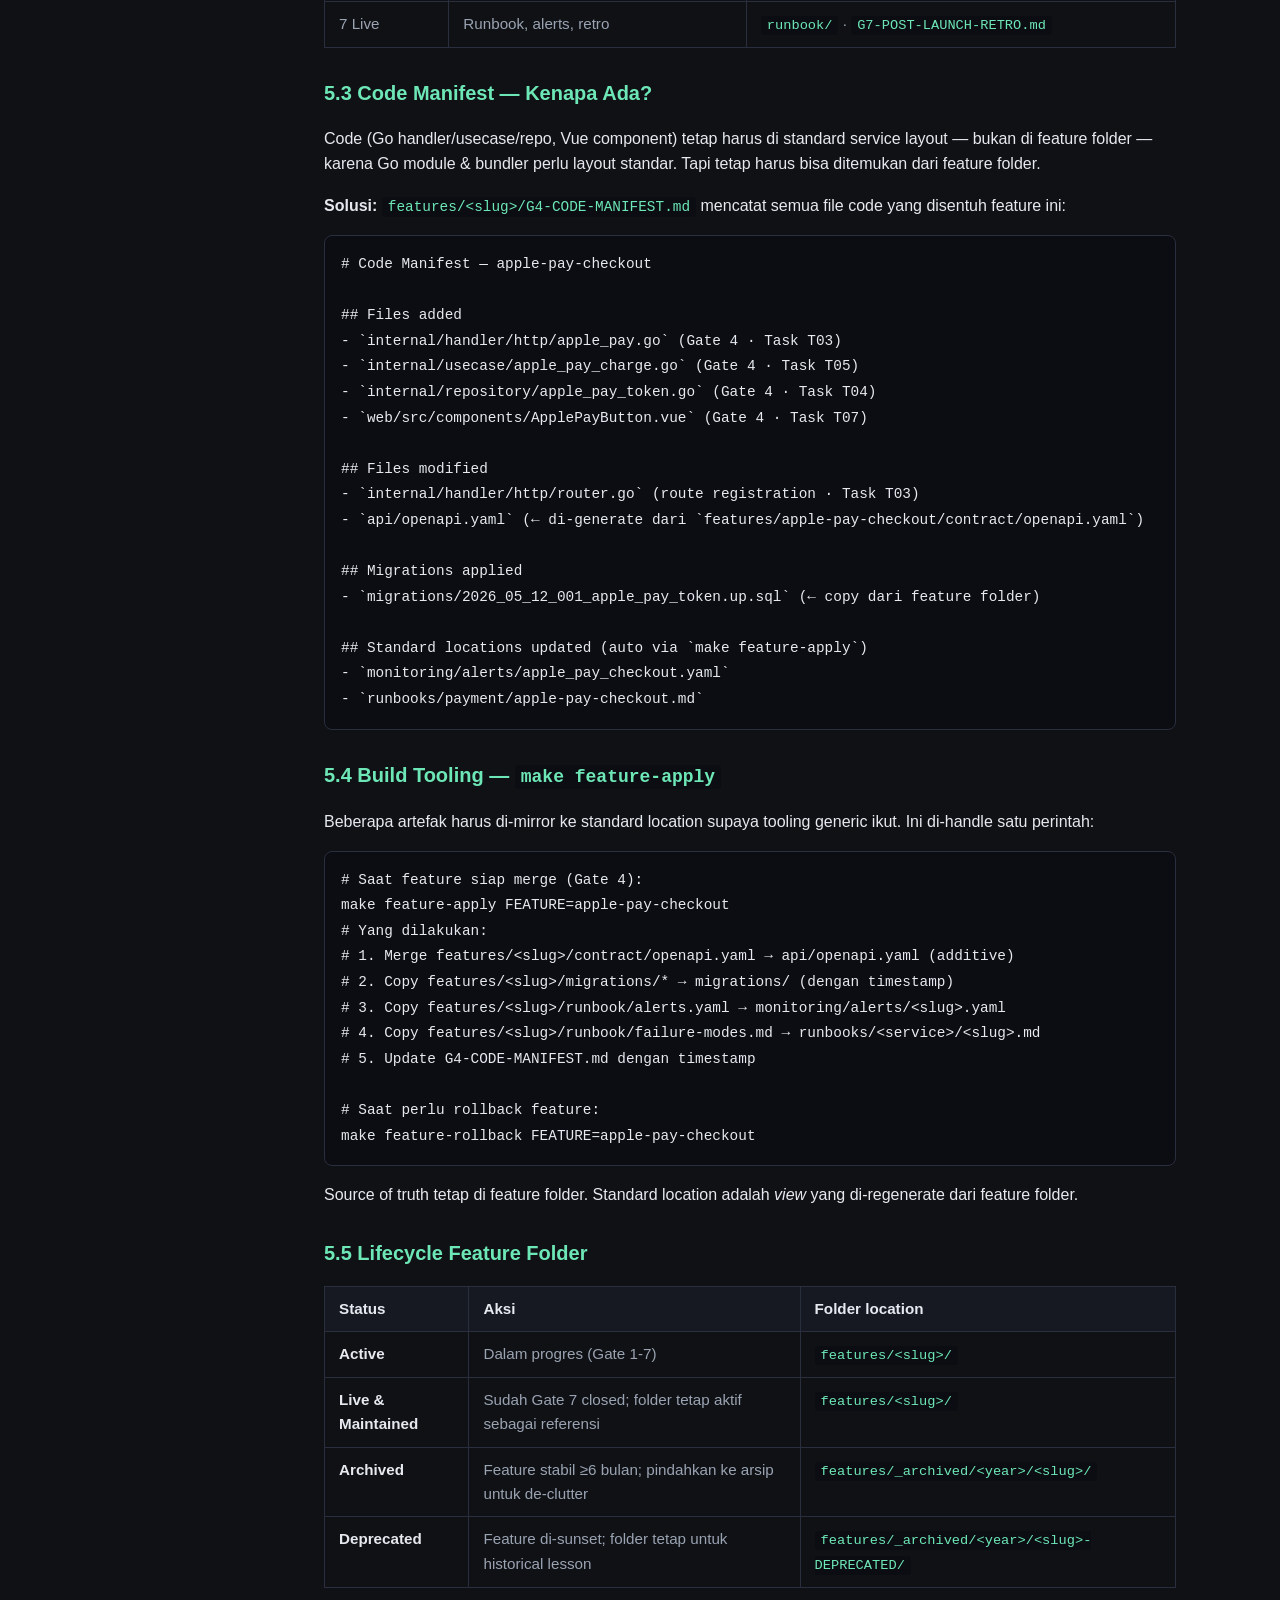
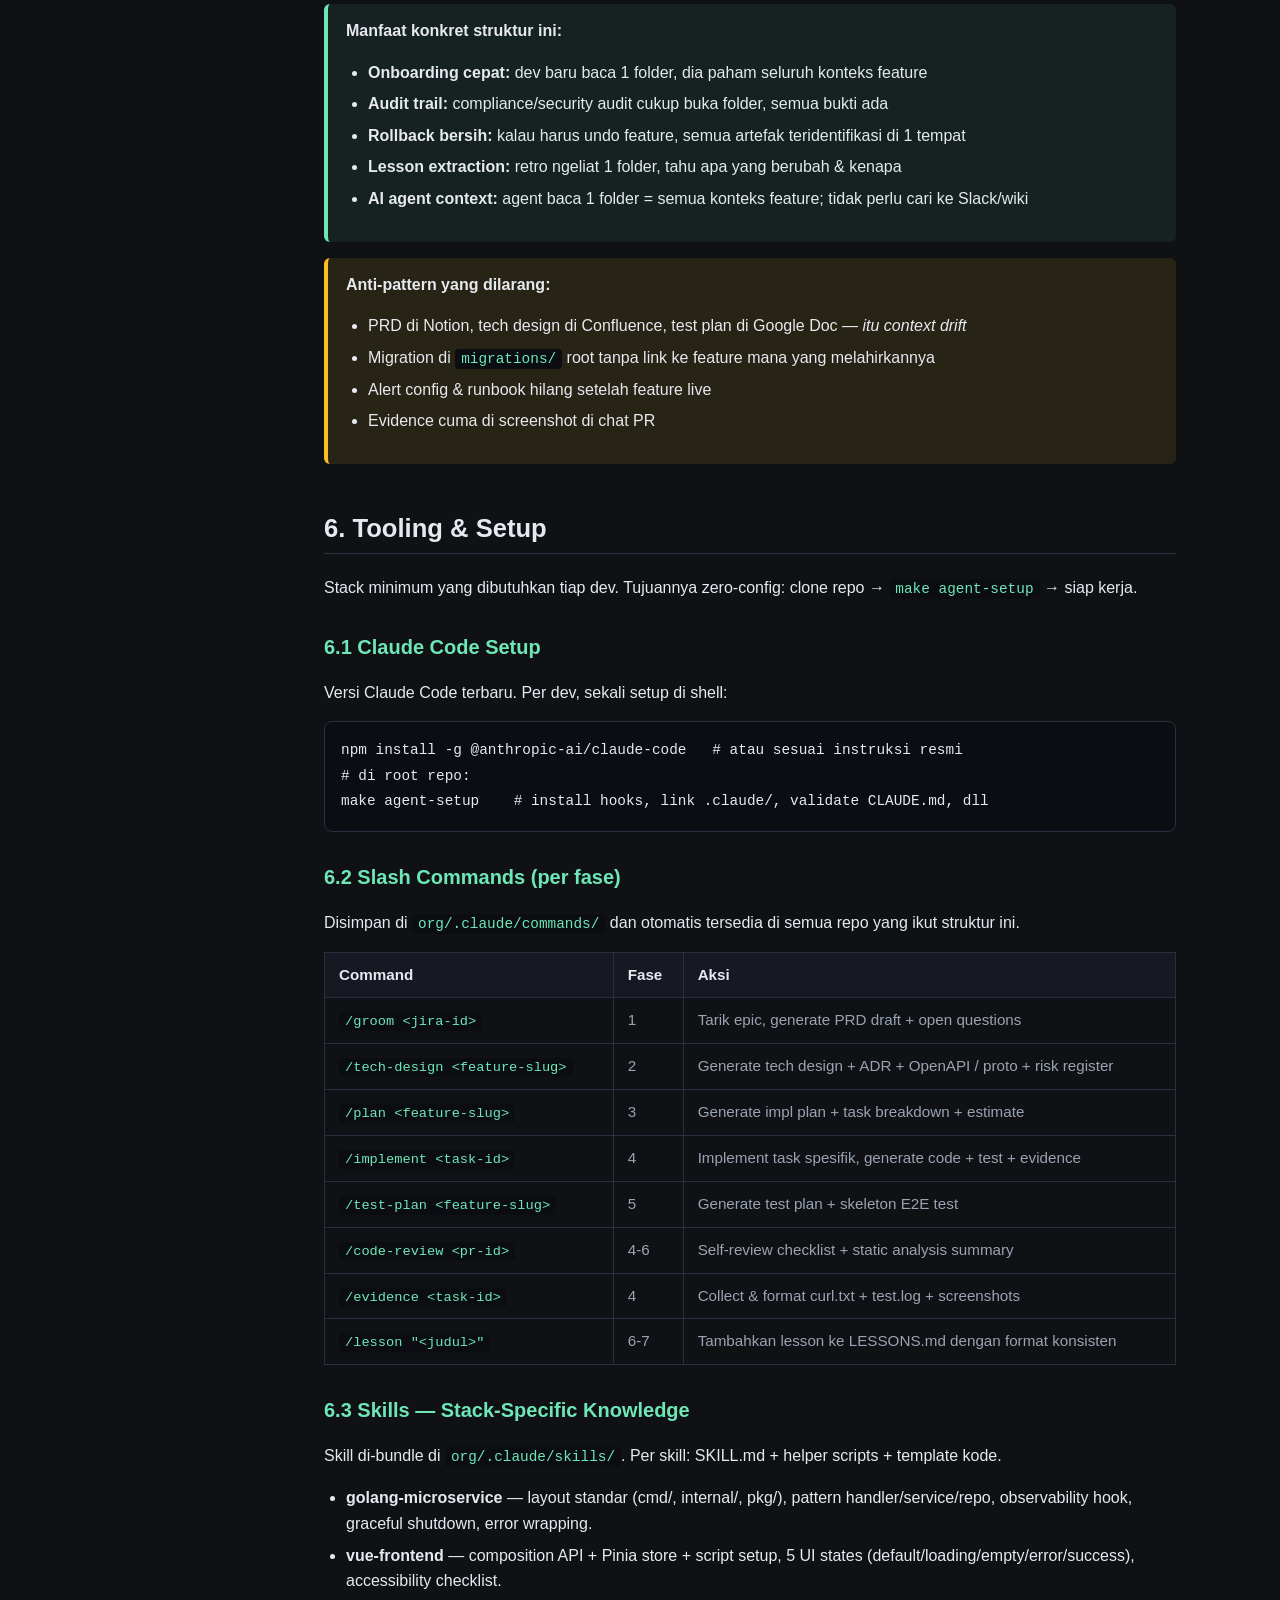
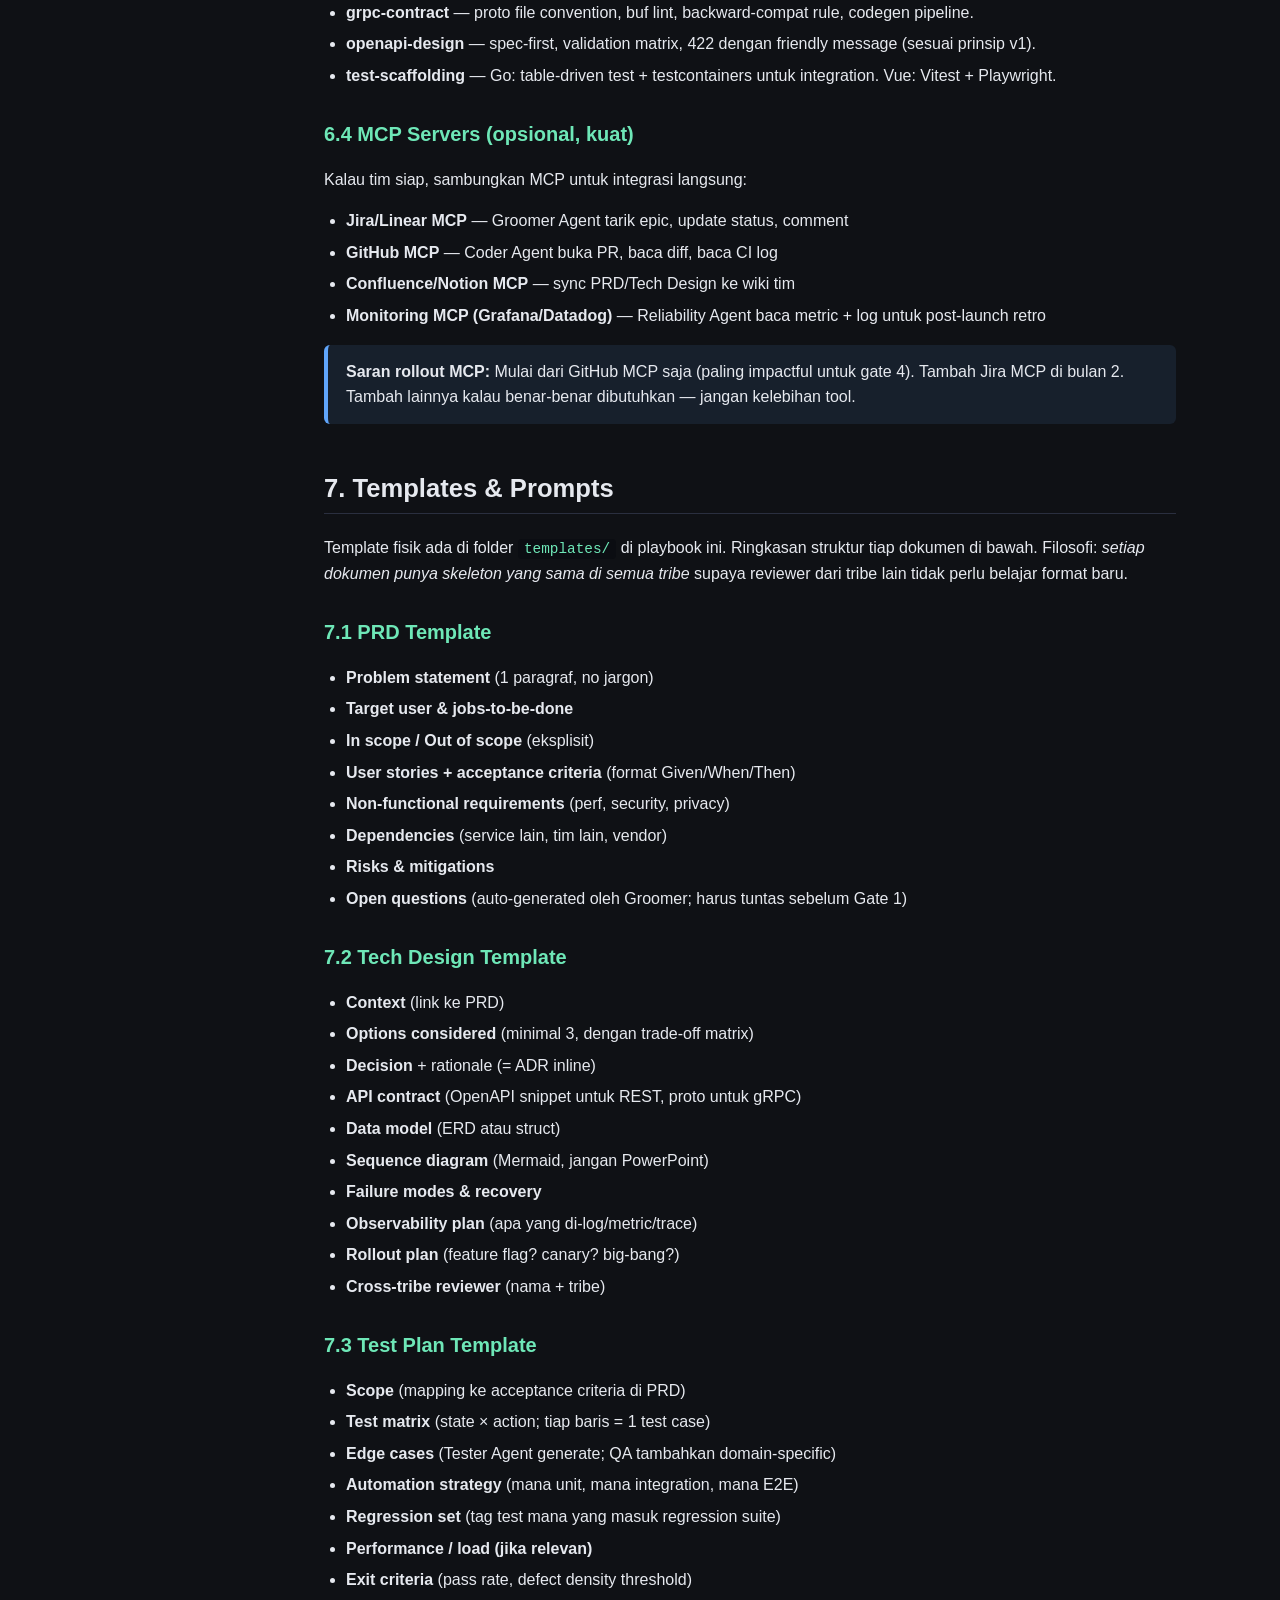
==== commit bedce92d: "feat(v3.0)!: collapse 3 gate pra-dev jadi 1 phase + wireframe HTML preview BREAKING CHANGE: Workflow" ====
--- a/index.html
+++ b/index.html
@@ -114,13 +114,13 @@
   <main class="main">
 
     <section id="overview" class="hero">
-      <div class="pill">Playbook v2.1 · Team Edition</div>
+      <div class="pill">Playbook v3.0 · Team Edition</div>
       <h1>Cara Tim Bekerja dengan AI Agent</h1>
-      <p>Workflow multi-tribe yang pangkas lead time 40-60% di grooming, tech discussion, development, dan testing — dengan review &amp; approval tetap di tangan developer.</p>
-      <p style="margin-top:16px;"><strong>Tagline:</strong> <em>Contract first. Evidence always. AI proposes, human approves. Tribe shares, service owns.</em></p>
-
-      <div class="callout" style="margin-top:20px; font-size:0.9rem;">
-        <strong>v2.1 (May 2026):</strong> Prinsip 19+20, UI-Impact workflow, hierarchical task→subtask, gate-based file naming. <a href="CHANGELOG.md">Lihat changelog lengkap →</a>
+      <p>Workflow multi-tribe yang pangkas lead time 60-70% di phase pra-development — dengan 1 checkpoint approval (bukan 3 gate granular). 2 spec file consolidated + wireframe HTML preview.</p>
+      <p style="margin-top:16px;"><strong>Tagline:</strong> <em>Contract first. Evidence always. AI proposes, human approves. 2 spec files + wireframe HTML — bukan 5 artefak terpisah.</em></p>
+
+      <div class="callout" style="margin-top:20px; font-size:0.9rem; border-color: rgba(251,191,36,0.4); background: rgba(251,191,36,0.06);">
+        <strong>⚠️ v3.0 (May 2026) — BREAKING CHANGE:</strong> Collapse 3 gate pra-dev (PRD/TD/Plan) jadi 1 Phase Spec dengan single checkpoint. Wireframe HTML untuk FE handoff. BE-FE paralel work via <code>[BE-CONTRACT-FROZEN]</code> marker. Backward-compatible — feature folder v2.x tetap valid. <a href="MIGRATION-v2-to-v3.md">Migration guide →</a> · <a href="CHANGELOG.md">Changelog →</a>
       </div>
     </section>
 
@@ -1126,7 +1126,7 @@
     <div class="footer">
       Agent Playbook v2.1 — Team Edition · Disusun untuk tim multi-tribe yang ingin AI handle fase paling sakit (grooming, tech disc, dev, testing) dengan tetap menjaga keputusan di developer.<br>
       Berbasis Agent Playbook v1 (<a href="https://aldhirs.github.io/ai-agent-playbook/index.html">SafeTech</a>) — dengan 6 prinsip operating+quality, 7 gate workflow, 3-layer tribe architecture, UI-Impact workflow, hierarchical task mode, dan rollout 90 hari.<br>
-      Last updated: 2026-05-22 · <a href="CHANGELOG.md">Changelog</a> · <a href="README.md">README</a> · <a href="https://github.com/aldhirs/ai-agent-playbook-v2">GitHub</a>
+      Last updated: 2026-05-24 · v3.0 · <a href="CHANGELOG.md">Changelog</a> · <a href="README.md">README</a> · <a href="MIGRATION-v2-to-v3.md">Migration v2→v3</a> · <a href="https://github.com/aldhirs/ai-agent-playbook-v2">GitHub</a>
     </div>
 
   </main>
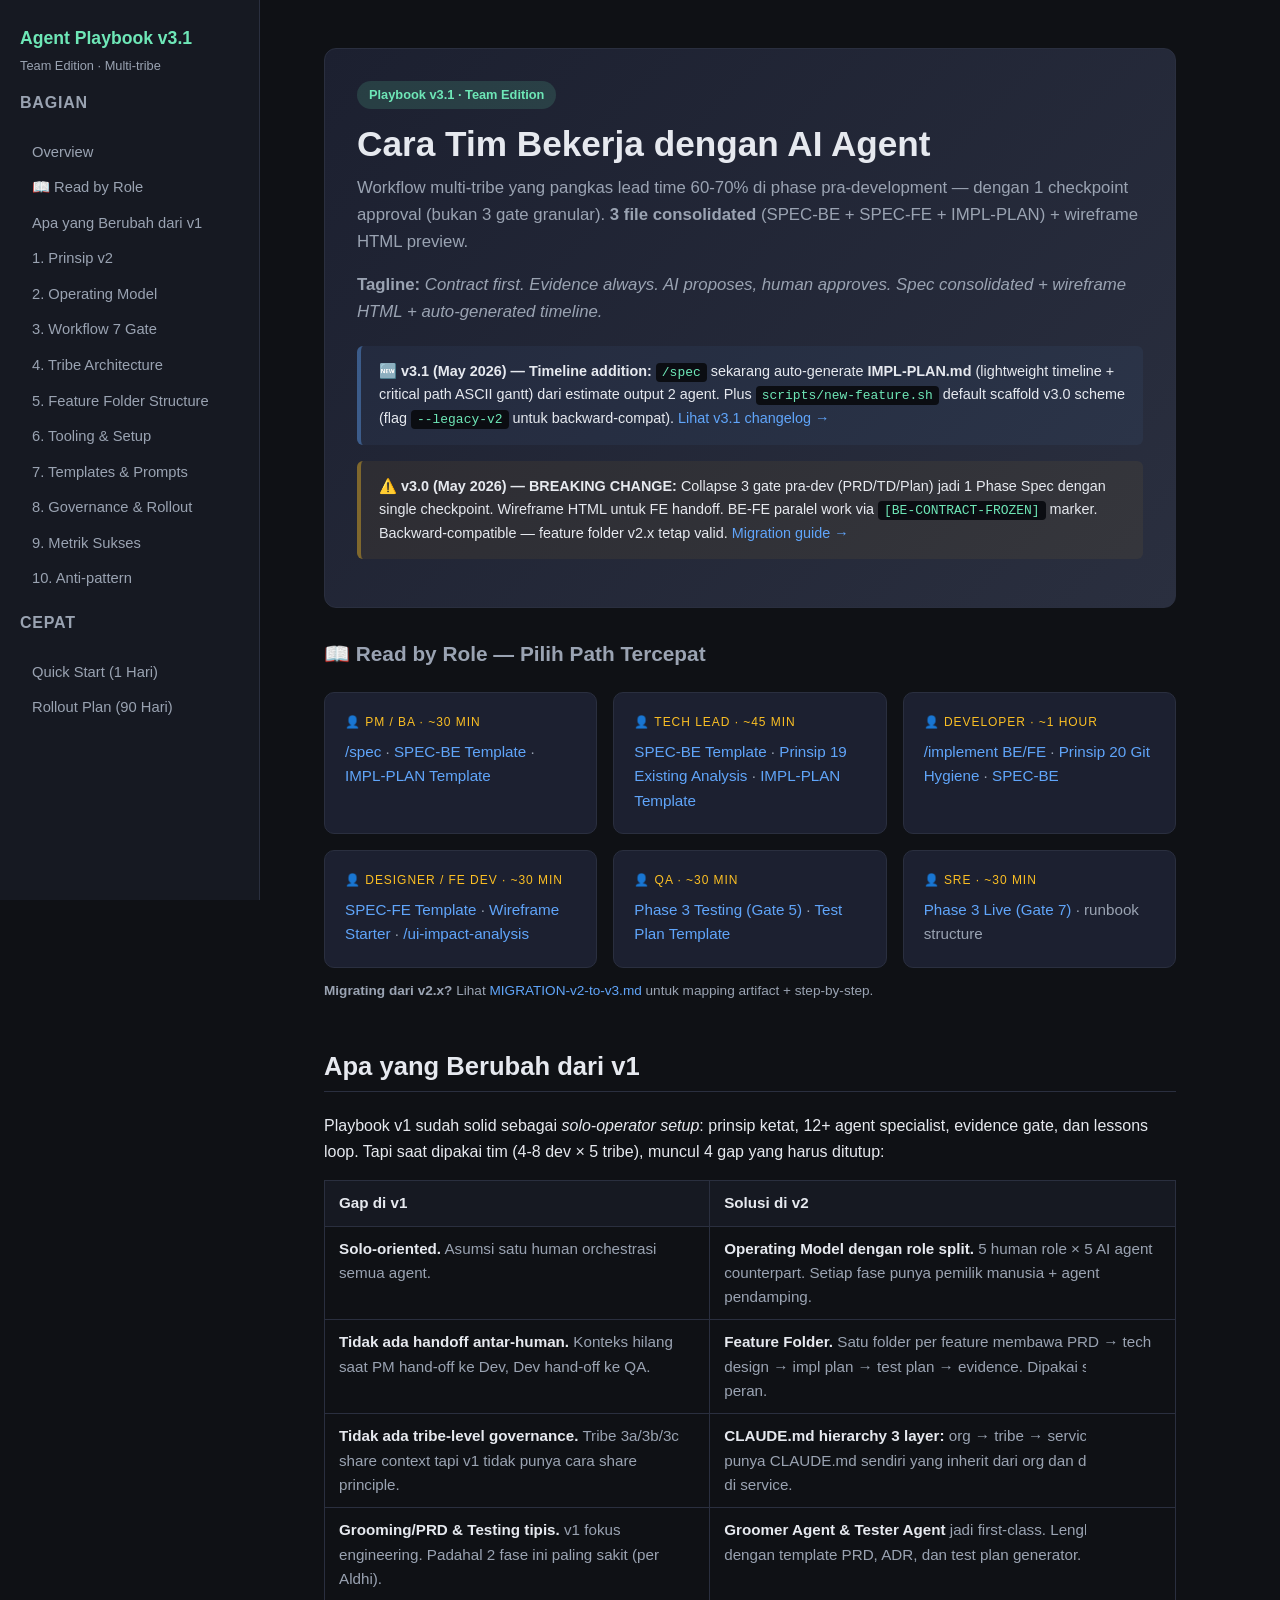
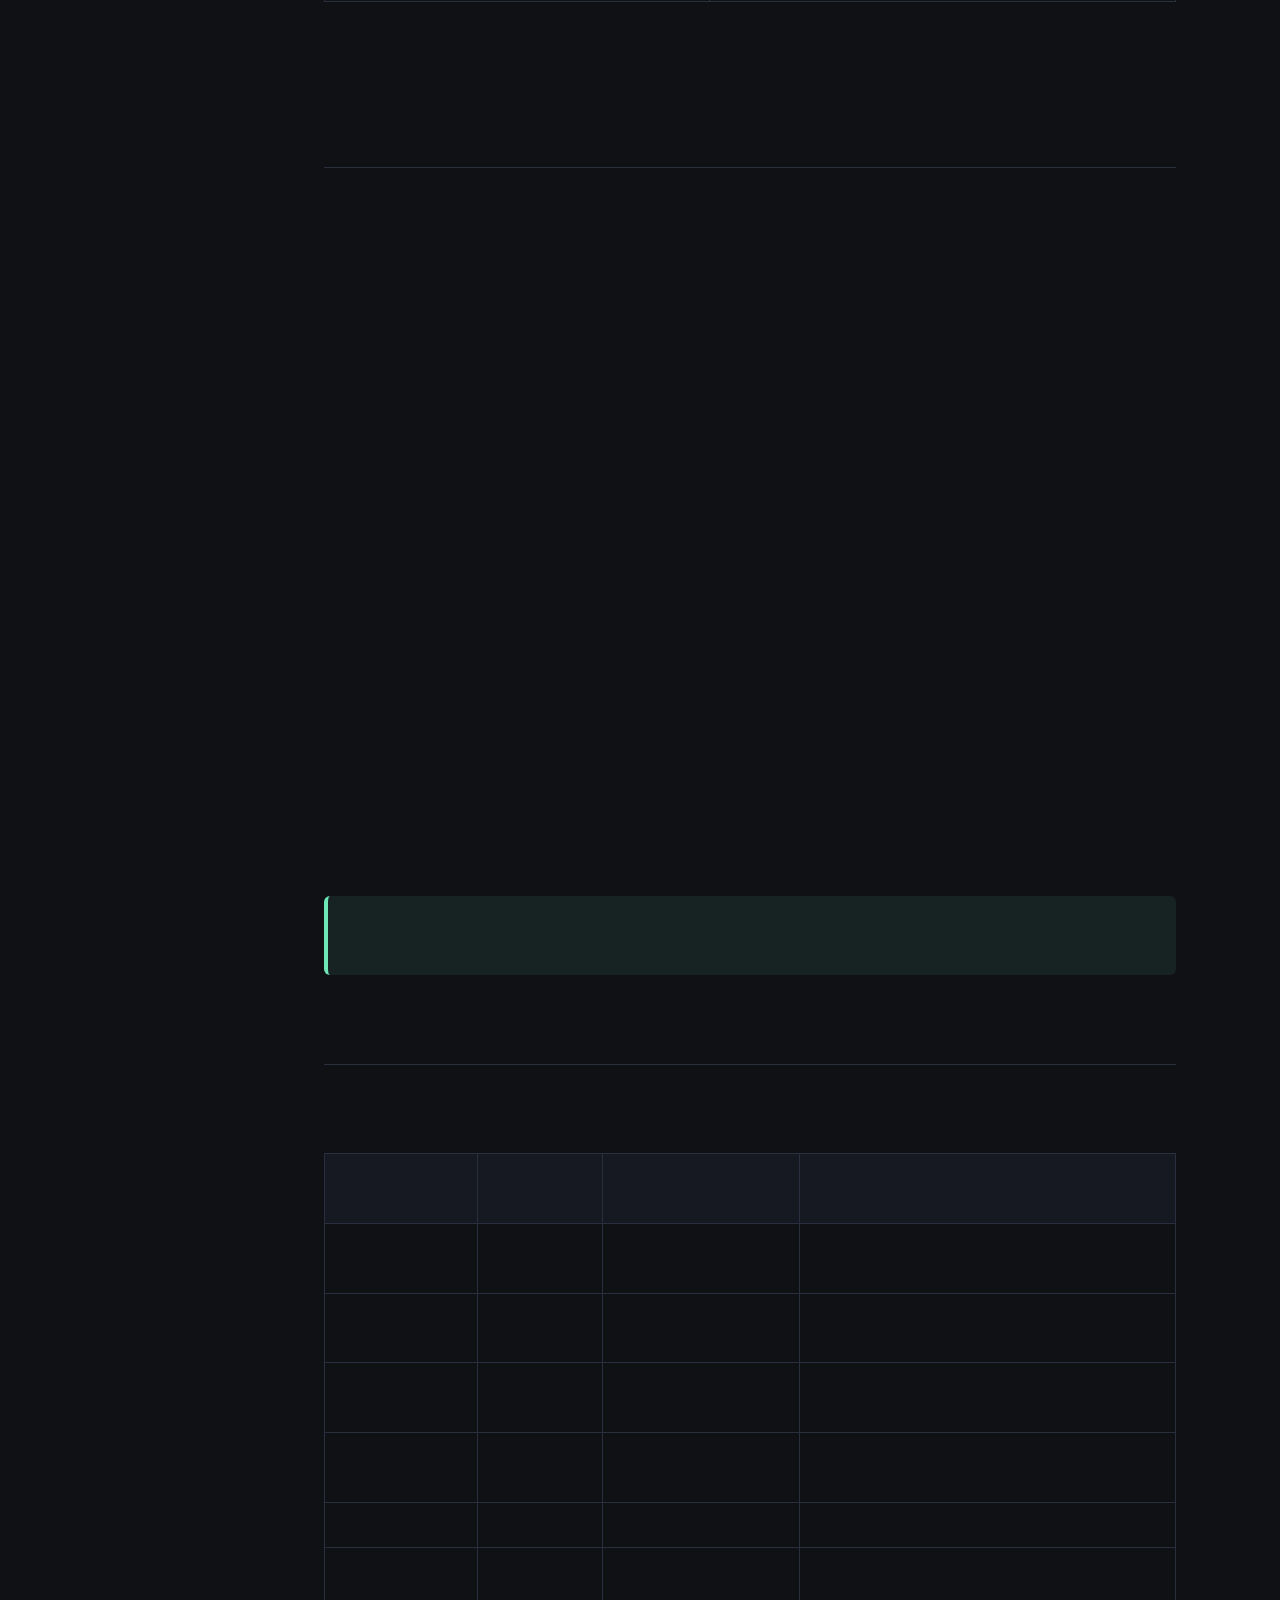
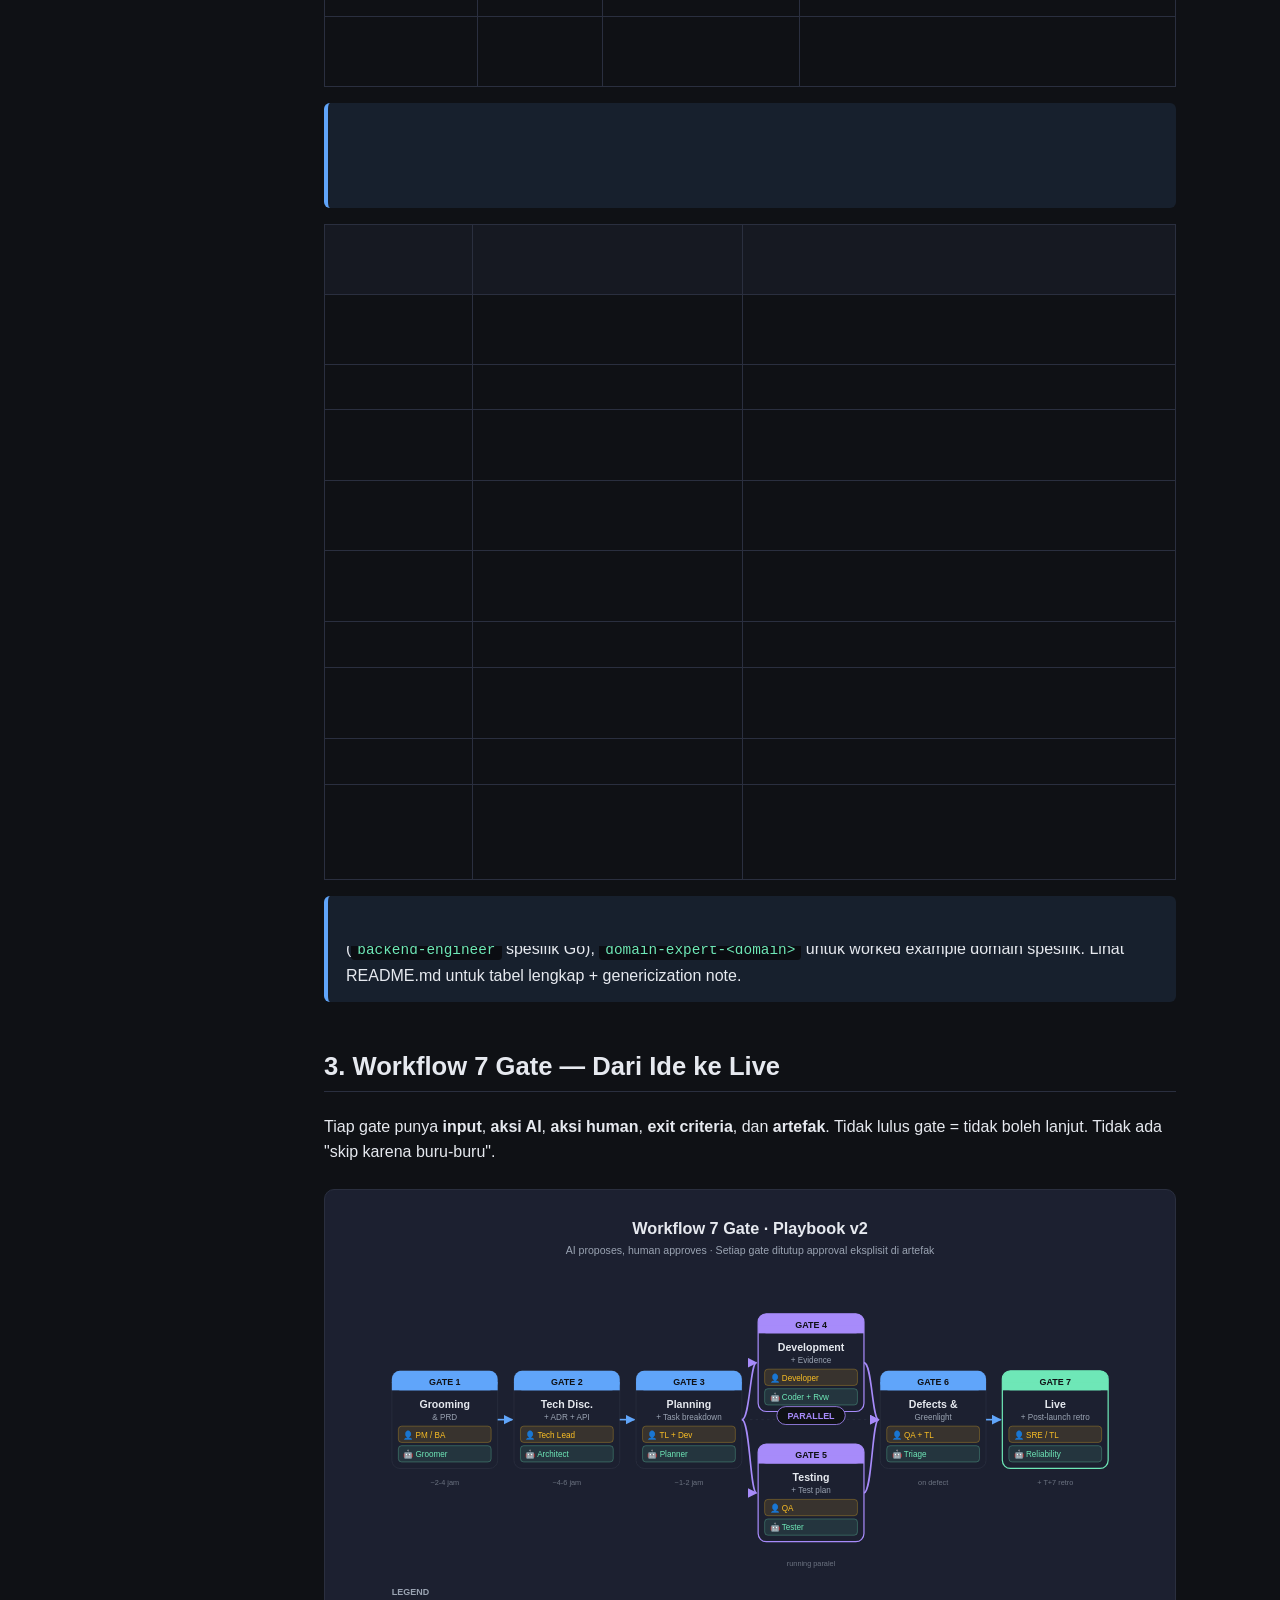
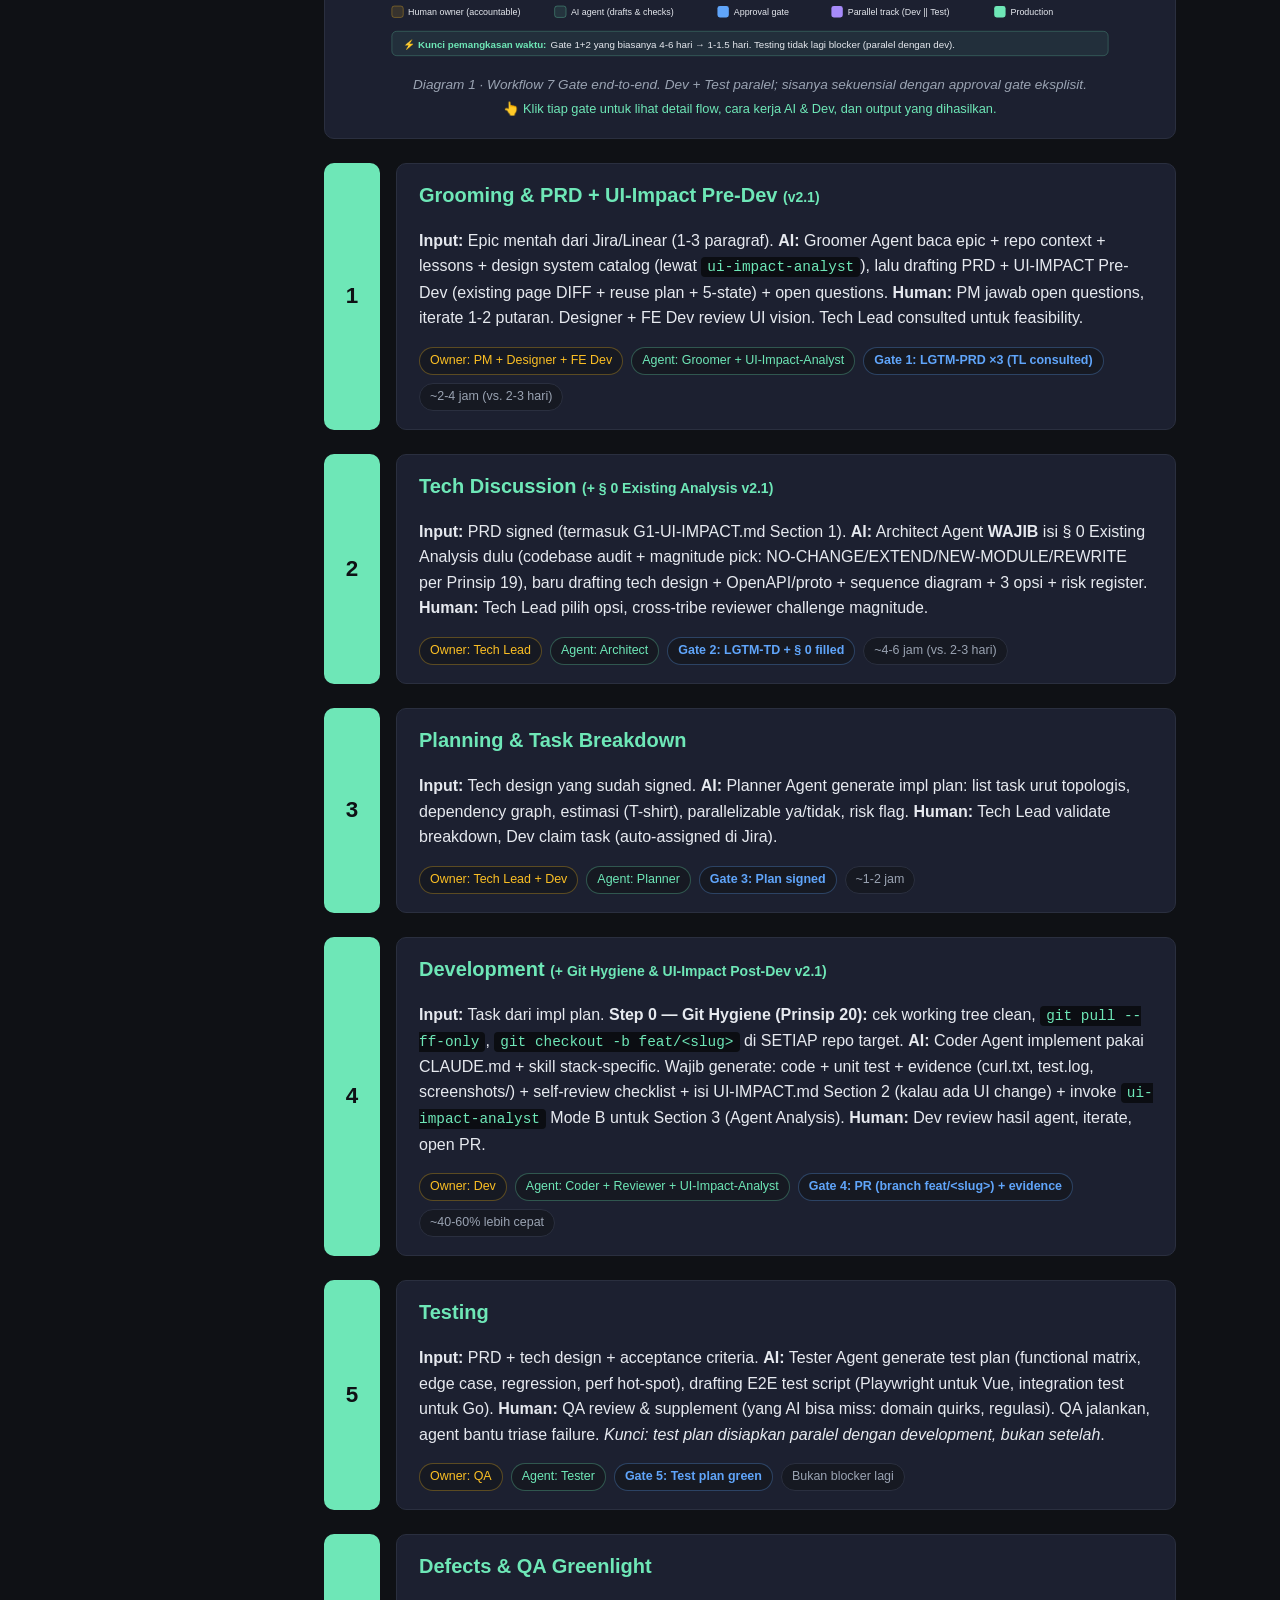
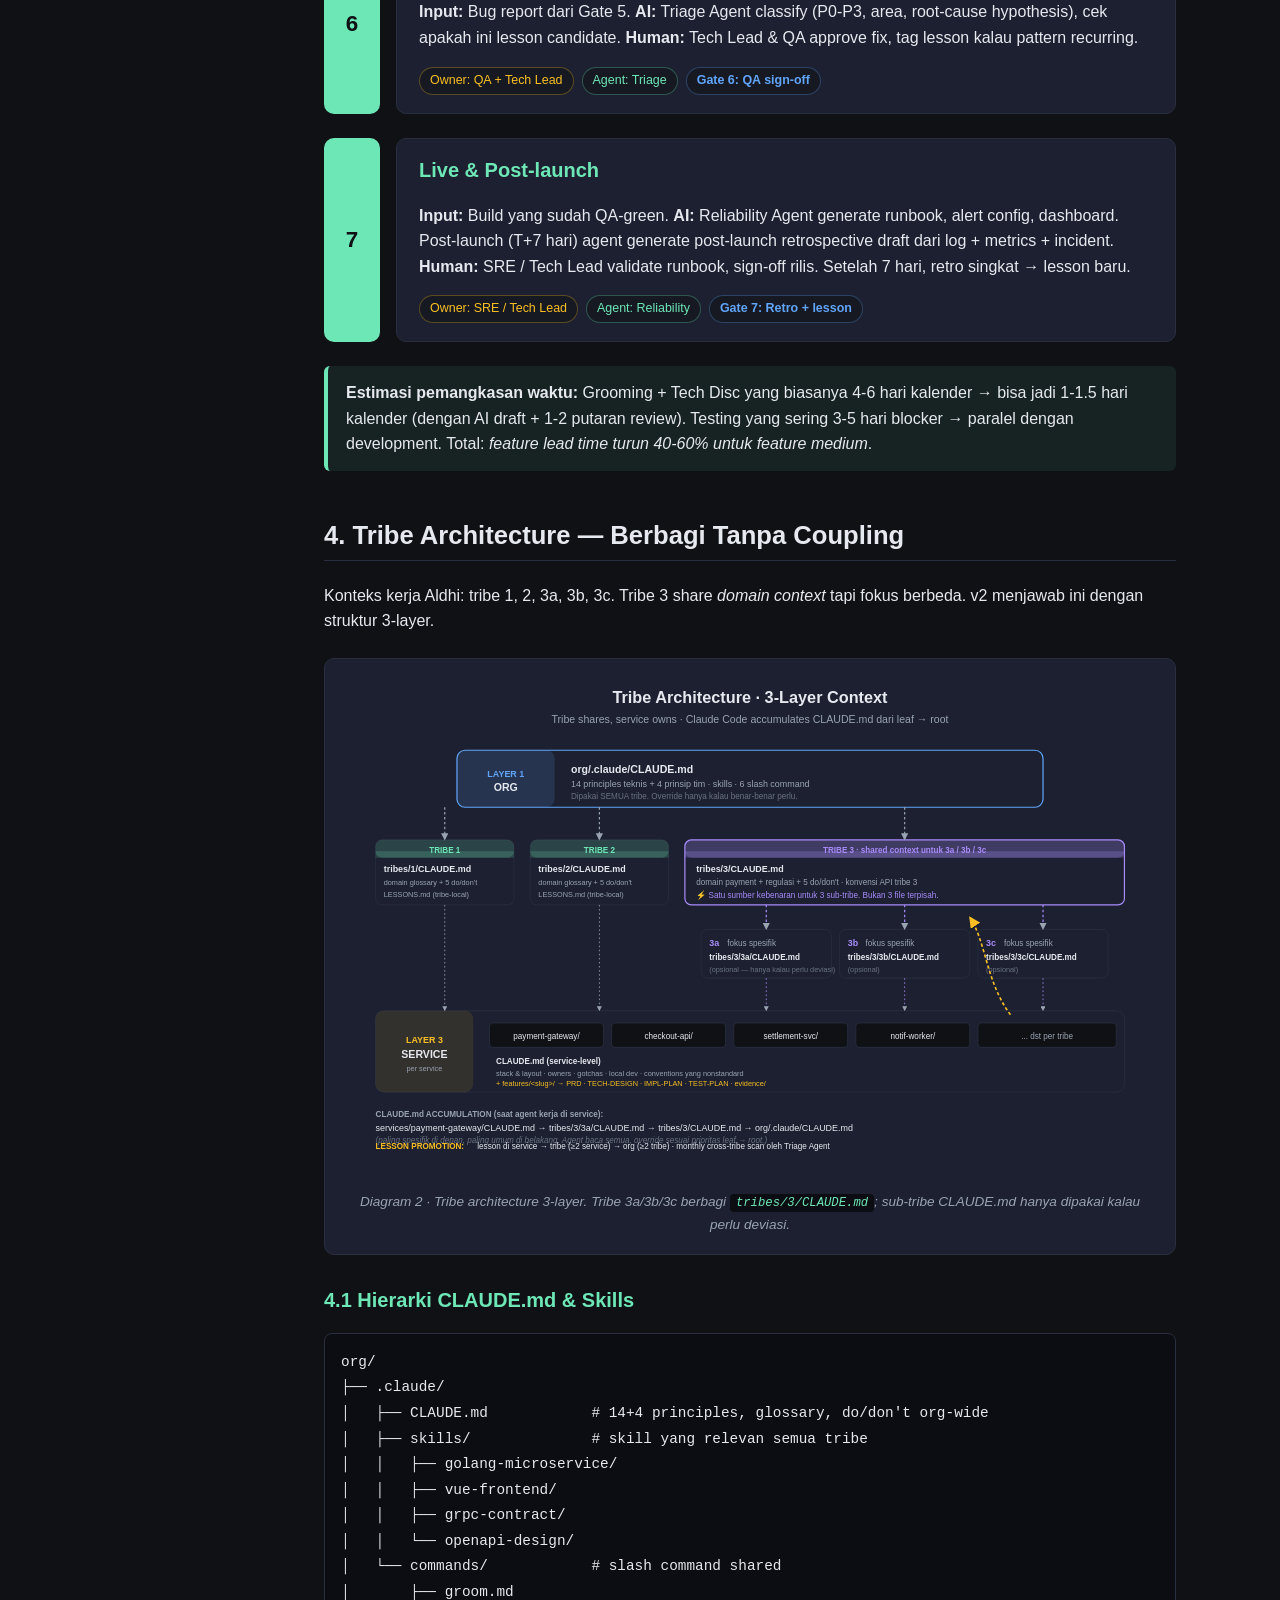
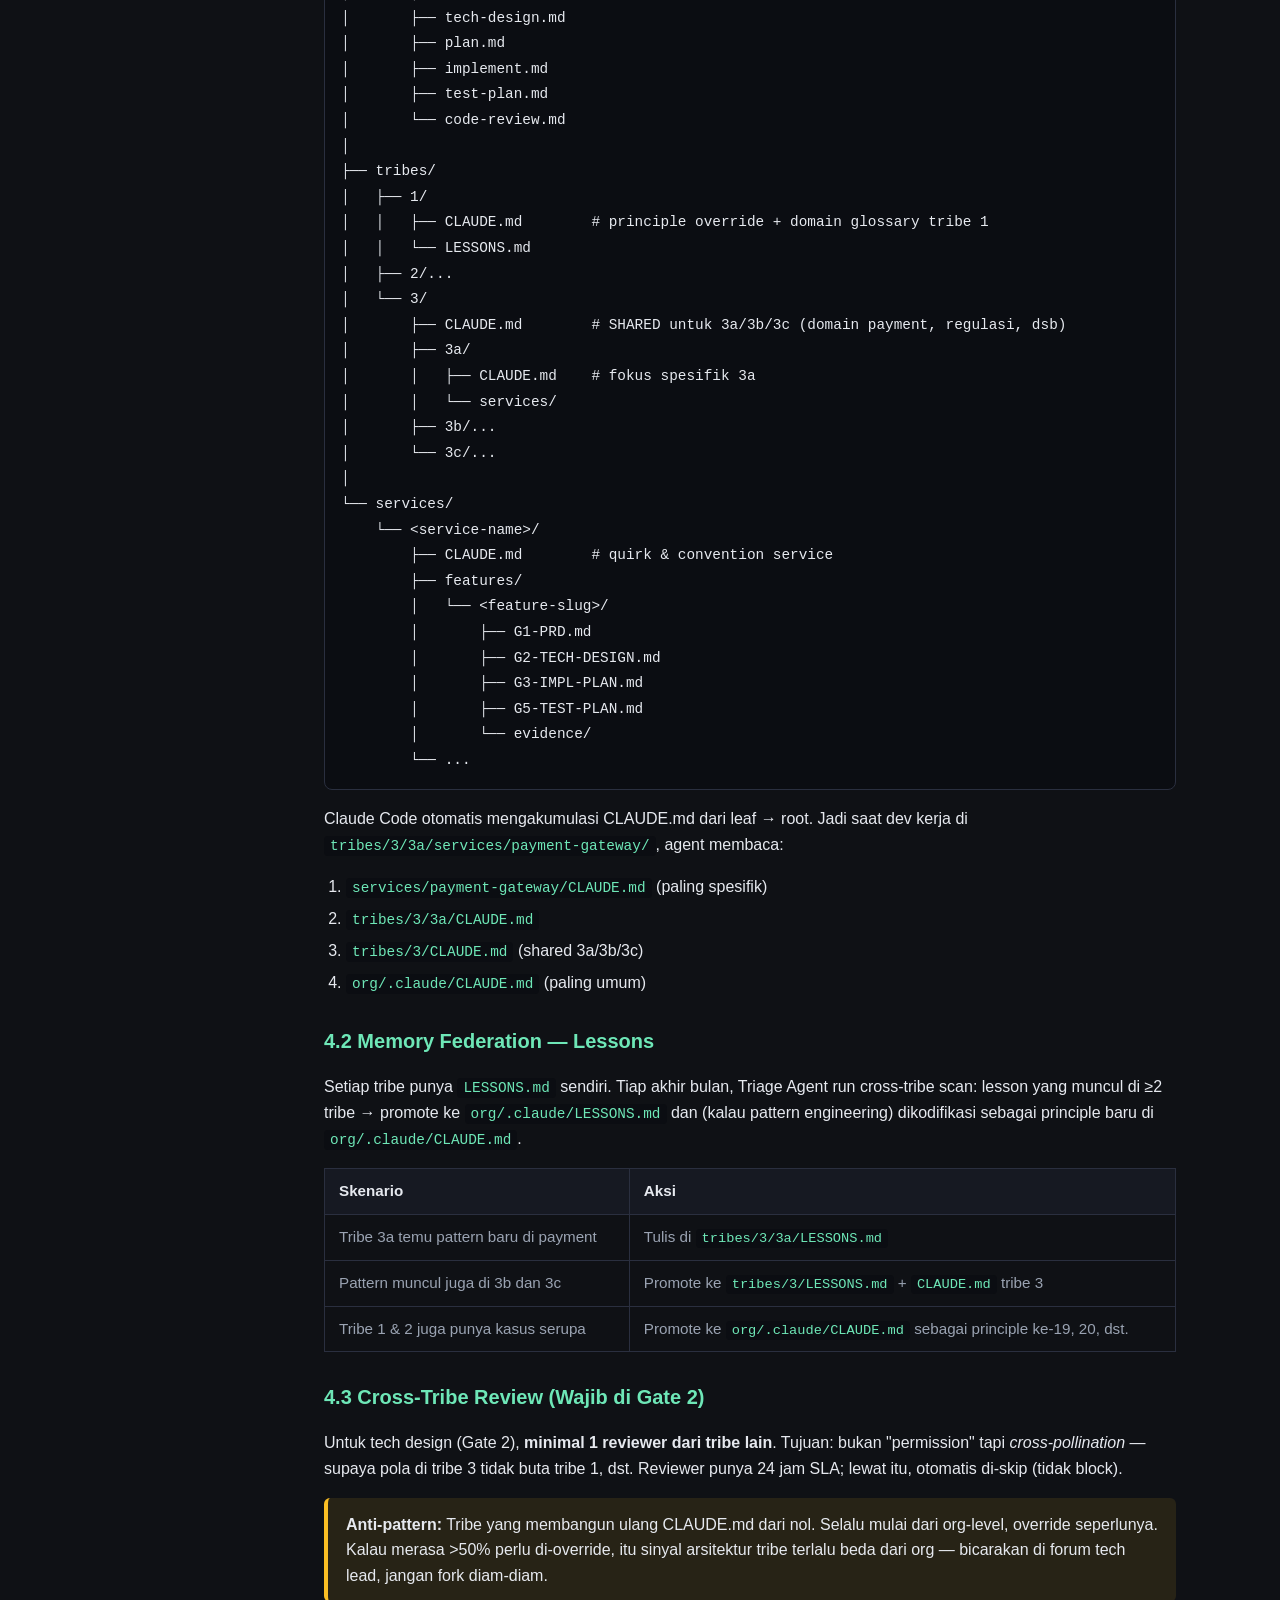
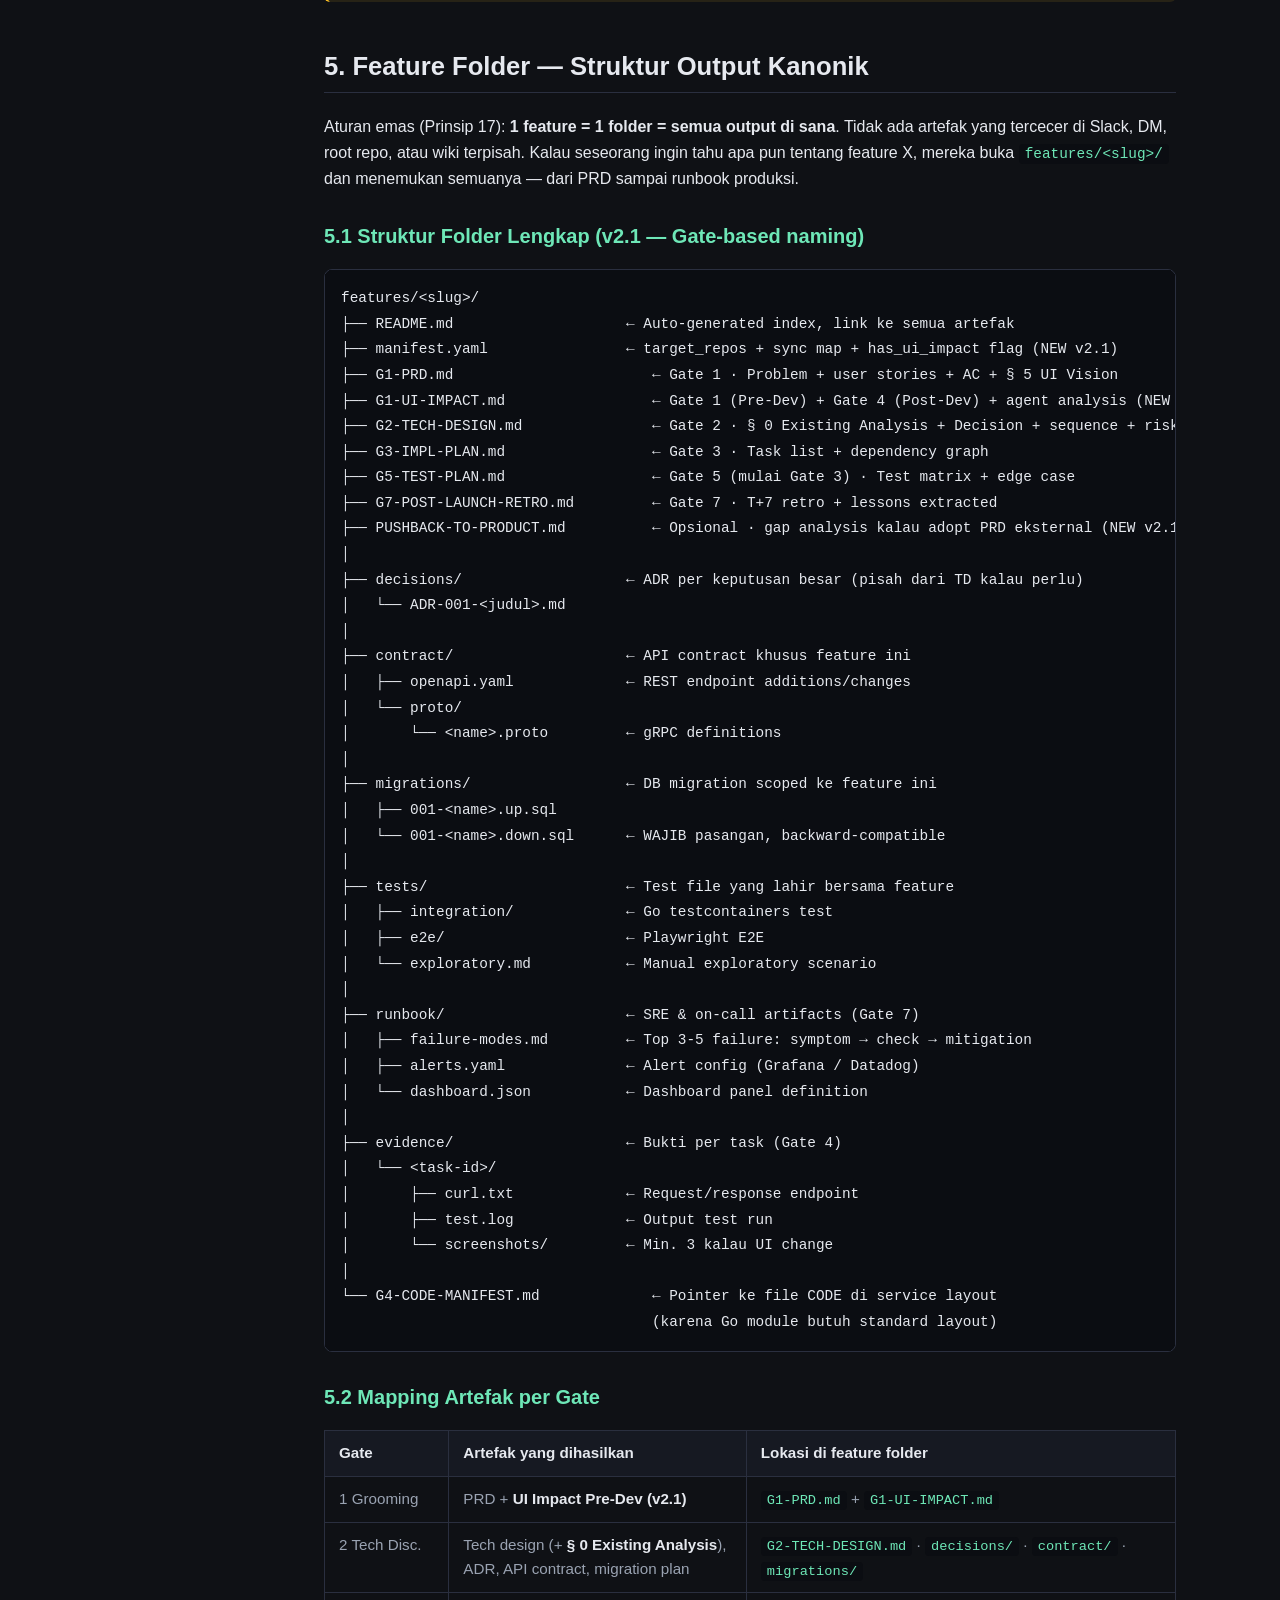
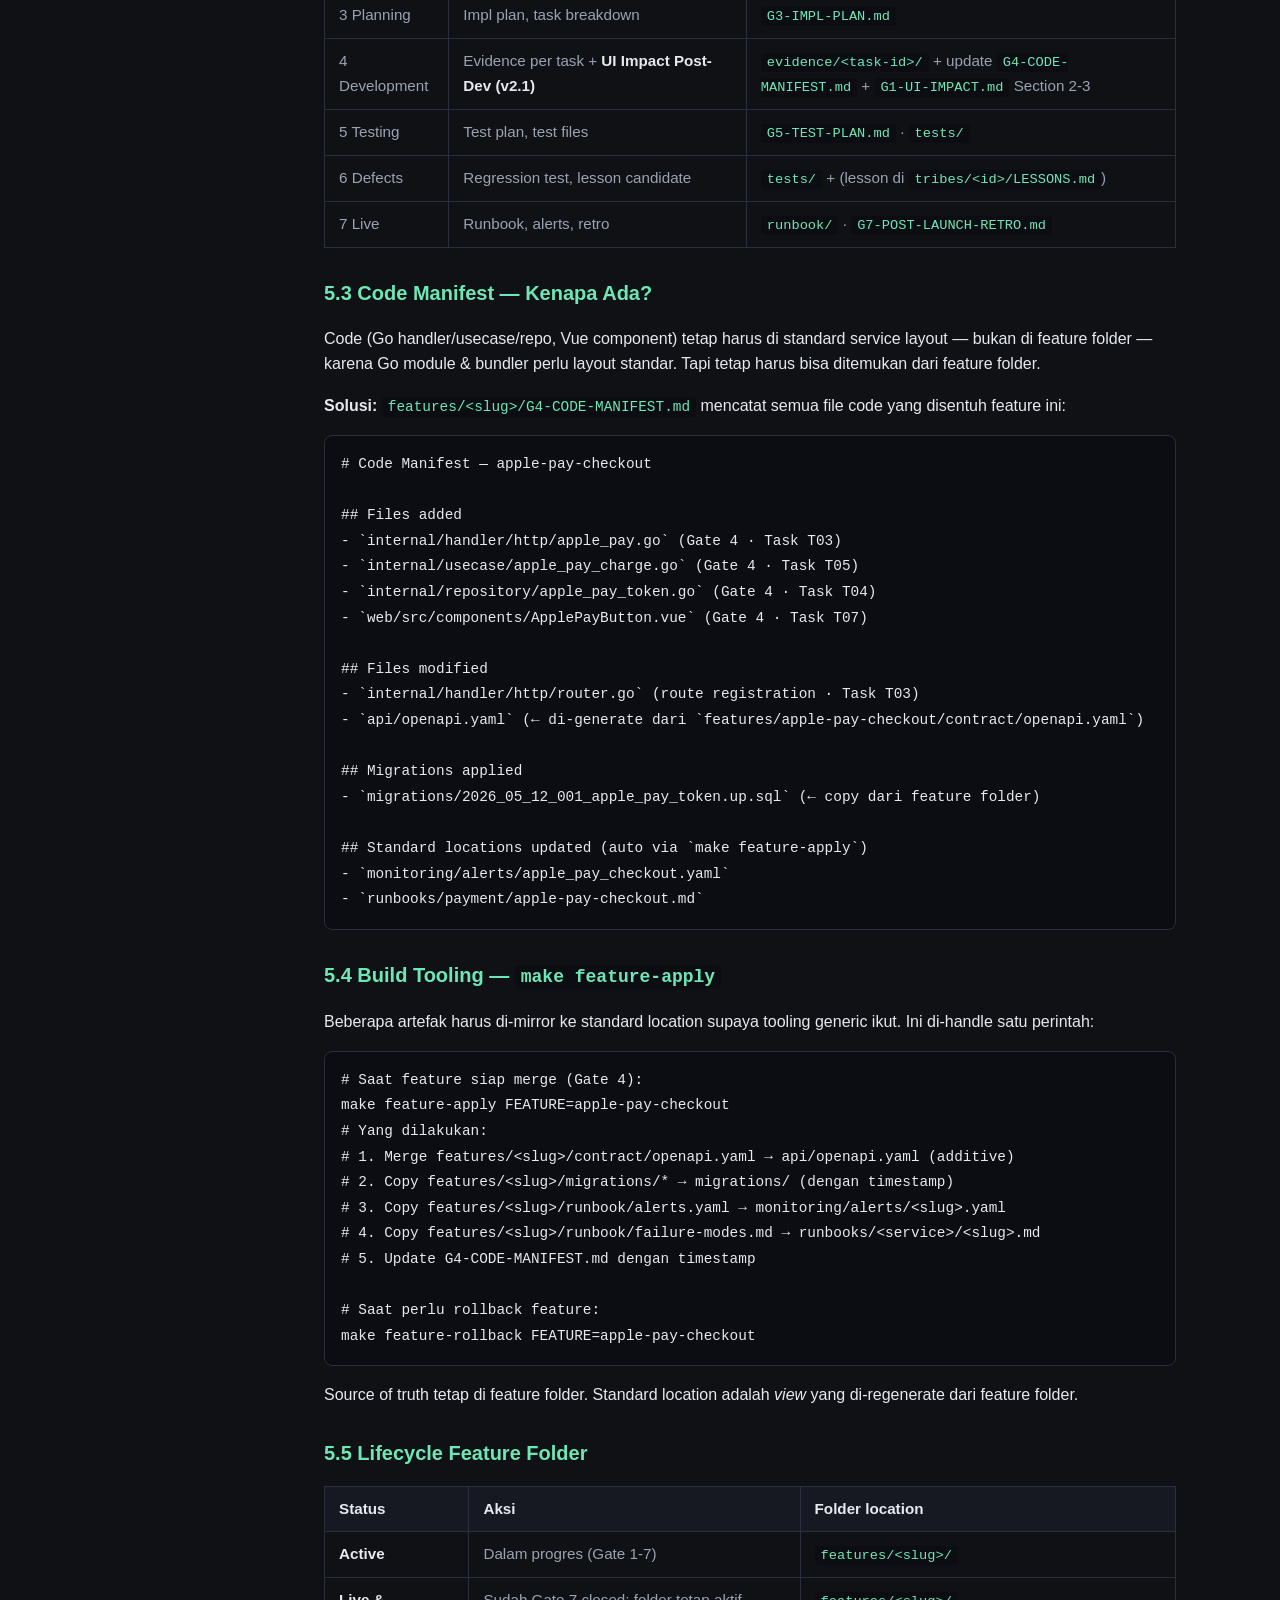
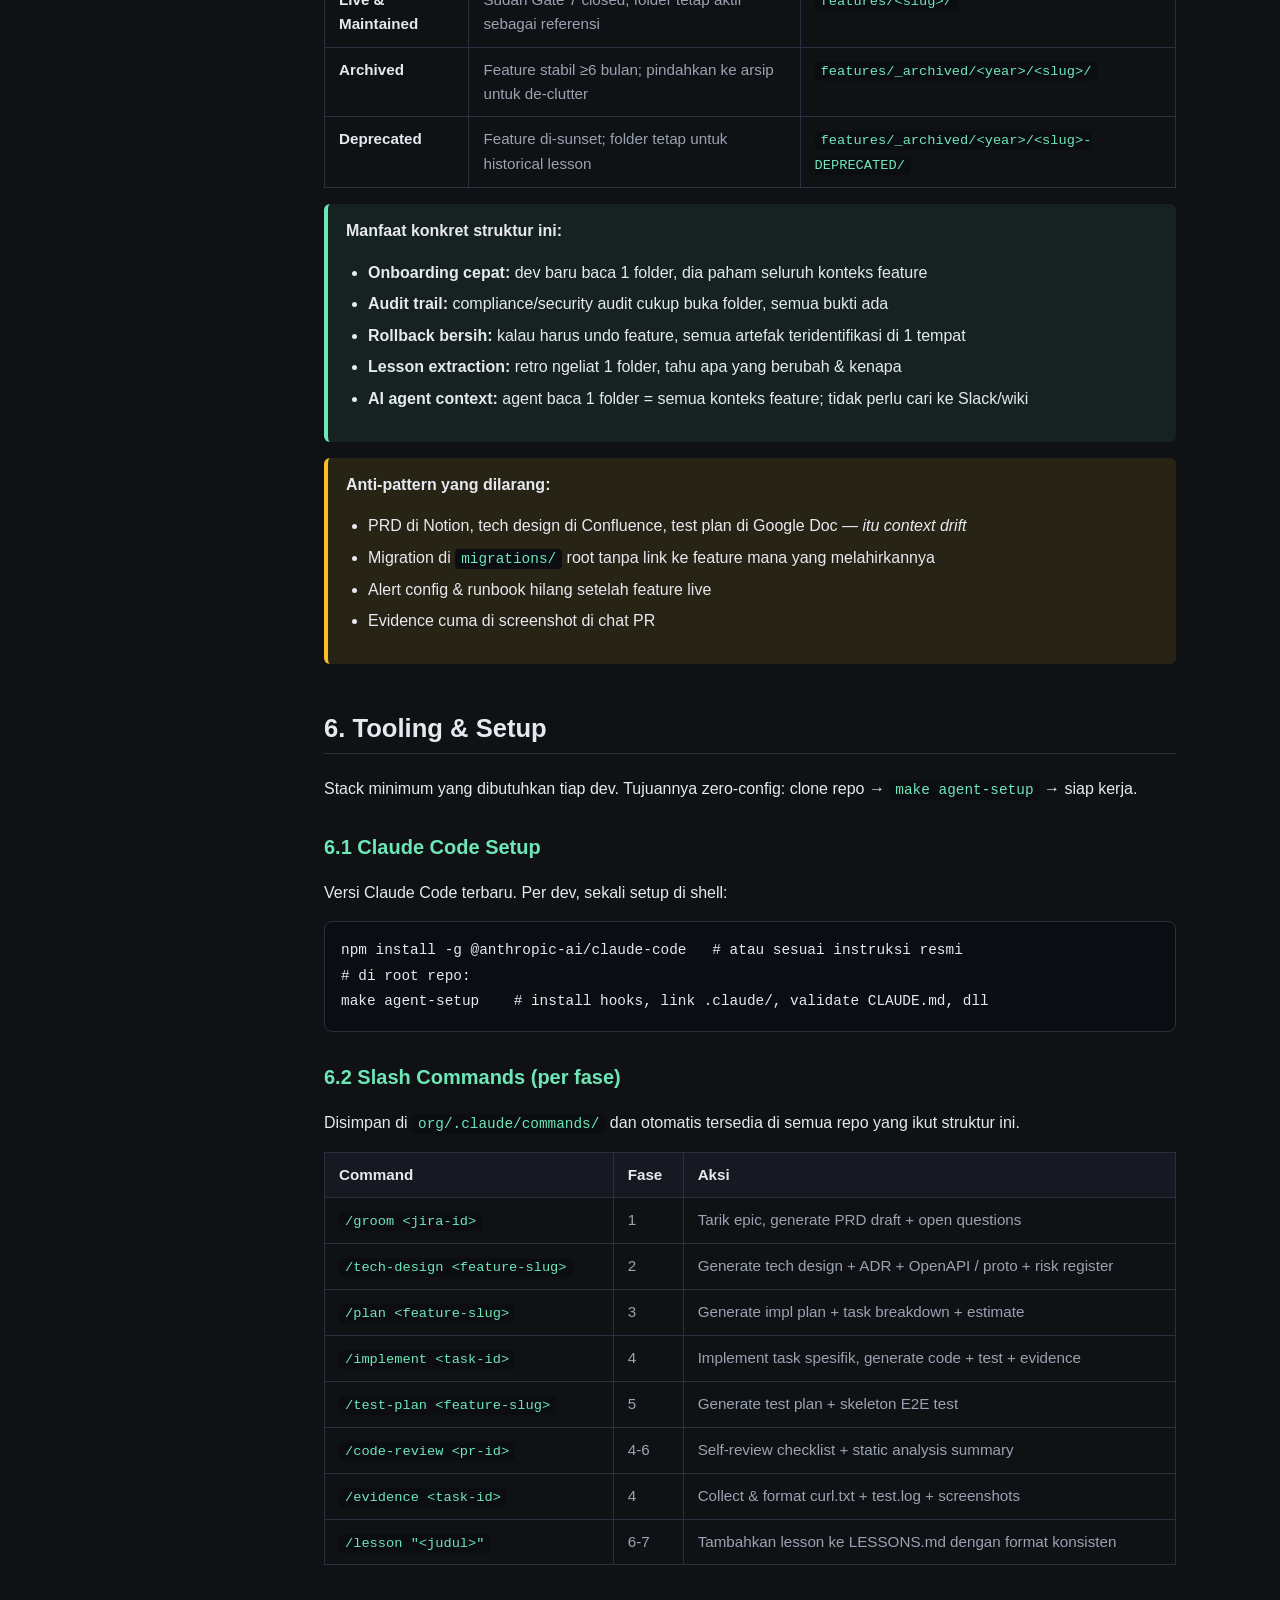
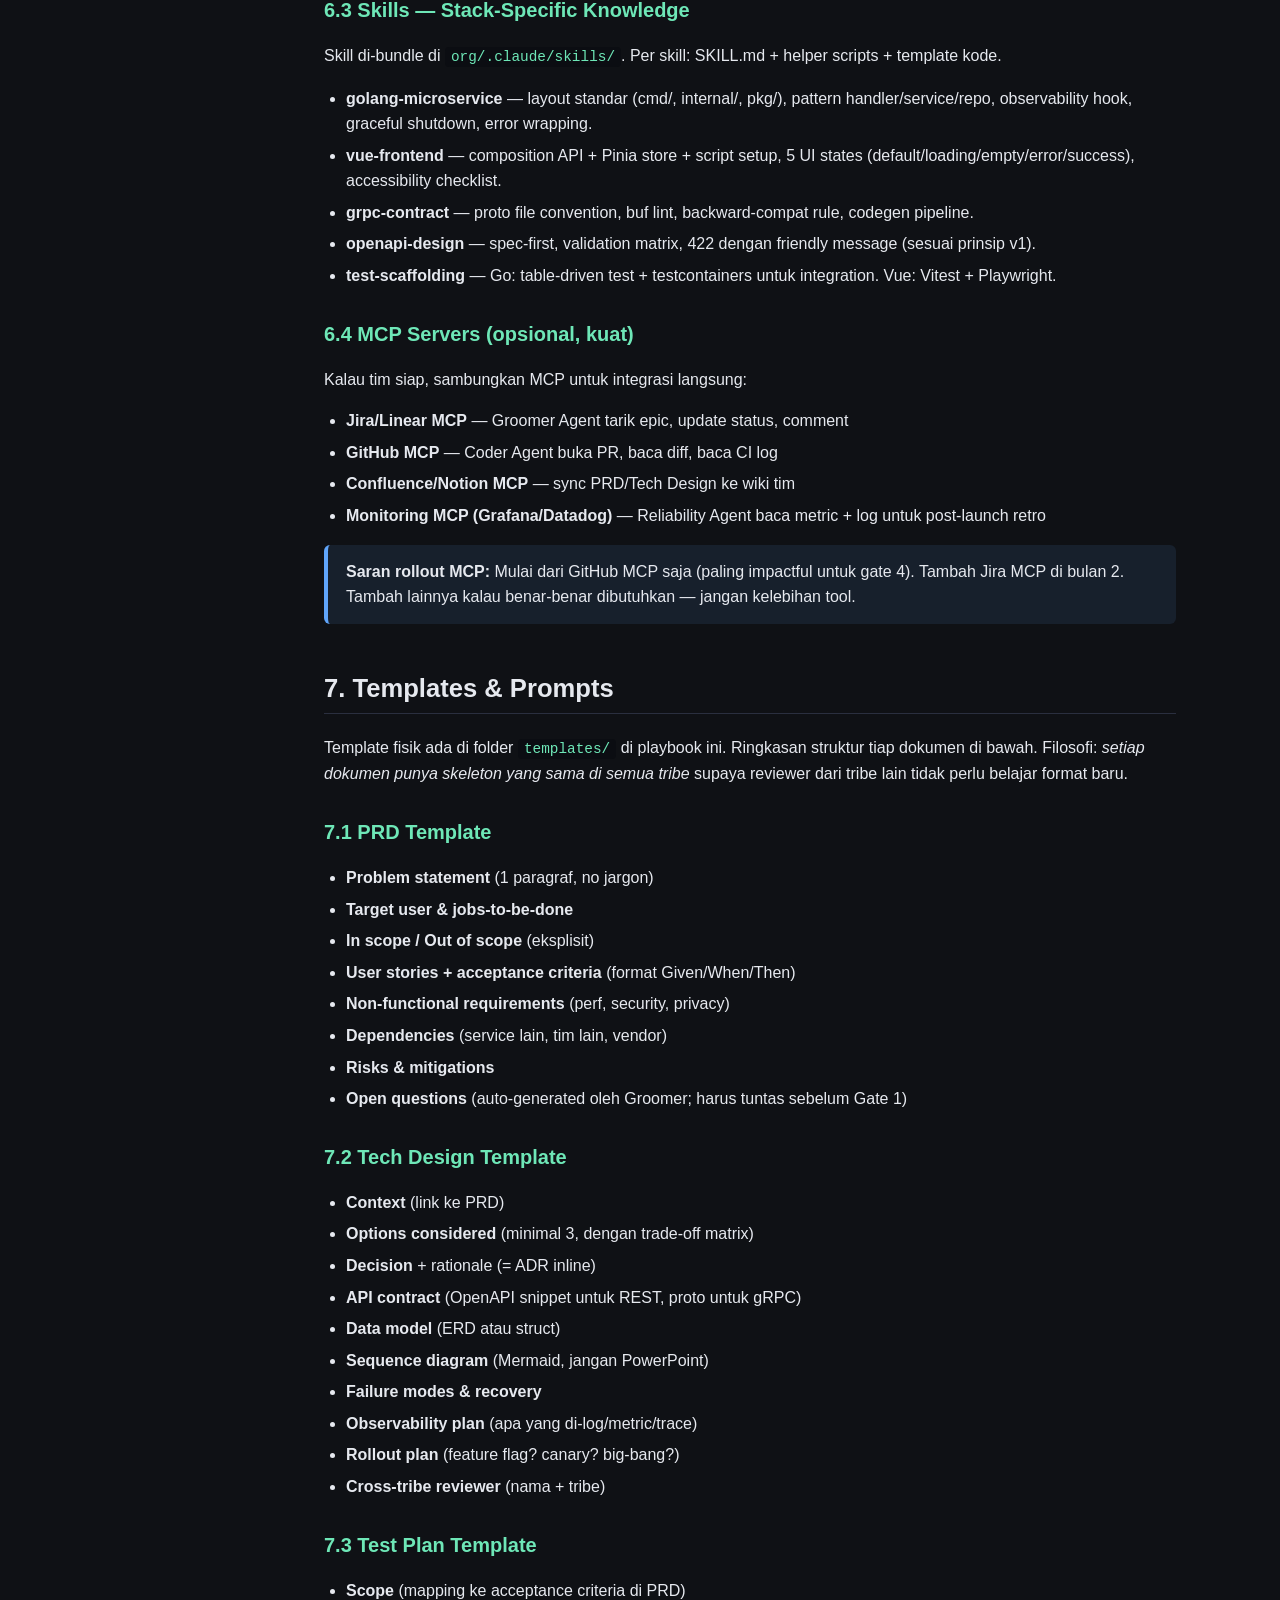
==== commit 66e099ba: "docs(index.html): update overview ke v3.1 — pill + callout + read-by-role links Overview section mas" ====
--- a/index.html
+++ b/index.html
@@ -3,7 +3,7 @@
 <head>
 <meta charset="UTF-8">
 <meta name="viewport" content="width=device-width, initial-scale=1.0">
-<title>Agent Playbook v2 — Team Edition</title>
+<title>Agent Playbook v3.1 — Team Edition</title>
 <link rel="stylesheet" href="styles.css">
 <style>
   /* Page-specific tweaks (basic vars kept as fallback if styles.css not loaded) */
@@ -88,7 +88,7 @@
 <body>
 <div class="layout">
   <aside class="sidebar">
-    <div class="brand">Agent Playbook v2</div>
+    <div class="brand">Agent Playbook v3.1</div>
     <div class="tagline">Team Edition · Multi-tribe</div>
 
     <h2>Bagian</h2>
@@ -114,13 +114,17 @@
   <main class="main">
 
     <section id="overview" class="hero">
-      <div class="pill">Playbook v3.0 · Team Edition</div>
+      <div class="pill">Playbook v3.1 · Team Edition</div>
       <h1>Cara Tim Bekerja dengan AI Agent</h1>
-      <p>Workflow multi-tribe yang pangkas lead time 60-70% di phase pra-development — dengan 1 checkpoint approval (bukan 3 gate granular). 2 spec file consolidated + wireframe HTML preview.</p>
-      <p style="margin-top:16px;"><strong>Tagline:</strong> <em>Contract first. Evidence always. AI proposes, human approves. 2 spec files + wireframe HTML — bukan 5 artefak terpisah.</em></p>
-
-      <div class="callout" style="margin-top:20px; font-size:0.9rem; border-color: rgba(251,191,36,0.4); background: rgba(251,191,36,0.06);">
-        <strong>⚠️ v3.0 (May 2026) — BREAKING CHANGE:</strong> Collapse 3 gate pra-dev (PRD/TD/Plan) jadi 1 Phase Spec dengan single checkpoint. Wireframe HTML untuk FE handoff. BE-FE paralel work via <code>[BE-CONTRACT-FROZEN]</code> marker. Backward-compatible — feature folder v2.x tetap valid. <a href="MIGRATION-v2-to-v3.md">Migration guide →</a> · <a href="CHANGELOG.md">Changelog →</a>
+      <p>Workflow multi-tribe yang pangkas lead time 60-70% di phase pra-development — dengan 1 checkpoint approval (bukan 3 gate granular). <strong>3 file consolidated</strong> (SPEC-BE + SPEC-FE + IMPL-PLAN) + wireframe HTML preview.</p>
+      <p style="margin-top:16px;"><strong>Tagline:</strong> <em>Contract first. Evidence always. AI proposes, human approves. Spec consolidated + wireframe HTML + auto-generated timeline.</em></p>
+
+      <div class="callout" style="margin-top:20px; font-size:0.9rem; border-color: rgba(96,165,250,0.4); background: rgba(96,165,250,0.06);">
+        <strong>🆕 v3.1 (May 2026) — Timeline addition:</strong> <code>/spec</code> sekarang auto-generate <strong>IMPL-PLAN.md</strong> (lightweight timeline + critical path ASCII gantt) dari estimate output 2 agent. Plus <code>scripts/new-feature.sh</code> default scaffold v3.0 scheme (flag <code>--legacy-v2</code> untuk backward-compat). <a href="CHANGELOG.md">Lihat v3.1 changelog →</a>
+      </div>
+
+      <div class="callout" style="margin-top:12px; font-size:0.9rem; border-color: rgba(251,191,36,0.4); background: rgba(251,191,36,0.06);">
+        <strong>⚠️ v3.0 (May 2026) — BREAKING CHANGE:</strong> Collapse 3 gate pra-dev (PRD/TD/Plan) jadi 1 Phase Spec dengan single checkpoint. Wireframe HTML untuk FE handoff. BE-FE paralel work via <code>[BE-CONTRACT-FROZEN]</code> marker. Backward-compatible — feature folder v2.x tetap valid. <a href="MIGRATION-v2-to-v3.md">Migration guide →</a>
       </div>
     </section>
 
@@ -129,29 +133,30 @@
       <div class="grid grid-3">
         <div class="card">
           <div class="label" style="color: var(--warn);">👤 PM / BA · ~30 min</div>
-          <p style="margin-top:8px;"><a href="phases/1-grooming.html">Gate 1 Grooming</a> · <a href="templates/PRD-template.md">PRD Template</a></p>
+          <p style="margin-top:8px;"><a href="commands/spec.md">/spec</a> · <a href="templates/SPEC-BE-template.md">SPEC-BE Template</a> · <a href="templates/IMPL-PLAN-template.md">IMPL-PLAN Template</a></p>
         </div>
         <div class="card">
           <div class="label" style="color: var(--warn);">👤 Tech Lead · ~45 min</div>
-          <p style="margin-top:8px;"><a href="phases/2-tech-design.html">Gate 2 Tech Design</a> · <a href="#principles">Prinsip 19 Existing Analysis</a></p>
+          <p style="margin-top:8px;"><a href="templates/SPEC-BE-template.md">SPEC-BE Template</a> · <a href="#principles">Prinsip 19 Existing Analysis</a> · <a href="templates/IMPL-PLAN-template.md">IMPL-PLAN Template</a></p>
         </div>
         <div class="card">
           <div class="label" style="color: var(--warn);">👤 Developer · ~1 hour</div>
-          <p style="margin-top:8px;"><a href="phases/4-development.html">Gate 4 Dev</a> · <a href="#principles">Prinsip 20 Git Hygiene</a> · <a href="commands/implement.md">/implement</a></p>
+          <p style="margin-top:8px;"><a href="commands/implement.md">/implement BE/FE</a> · <a href="#principles">Prinsip 20 Git Hygiene</a> · <a href="templates/SPEC-BE-template.md">SPEC-BE</a></p>
         </div>
         <div class="card">
           <div class="label" style="color: var(--warn);">👤 Designer / FE Dev · ~30 min</div>
-          <p style="margin-top:8px;"><a href="templates/UI-Impact-template.md">UI-Impact Template</a> · <a href="phases/1-grooming.html">Gate 1 Pre-Dev</a></p>
+          <p style="margin-top:8px;"><a href="templates/SPEC-FE-template.md">SPEC-FE Template</a> · <a href="templates/wireframe-template.html">Wireframe Starter</a> · <a href="commands/ui-impact-analysis.md">/ui-impact-analysis</a></p>
         </div>
         <div class="card">
           <div class="label" style="color: var(--warn);">👤 QA · ~30 min</div>
-          <p style="margin-top:8px;"><a href="phases/5-testing.html">Gate 5 Testing</a> · <a href="templates/TestPlan-template.md">Test Plan Template</a></p>
+          <p style="margin-top:8px;"><a href="phases/5-testing.html">Phase 3 Testing (Gate 5)</a> · <a href="templates/TestPlan-template.md">Test Plan Template</a></p>
         </div>
         <div class="card">
           <div class="label" style="color: var(--warn);">👤 SRE · ~30 min</div>
-          <p style="margin-top:8px;"><a href="phases/7-live.html">Gate 7 Live</a> · runbook structure</p>
-        </div>
-      </div>
+          <p style="margin-top:8px;"><a href="phases/7-live.html">Phase 3 Live (Gate 7)</a> · runbook structure</p>
+        </div>
+      </div>
+      <p style="margin-top:12px; font-size:0.85rem; color:var(--text-dim);"><strong>Migrating dari v2.x?</strong> Lihat <a href="MIGRATION-v2-to-v3.md">MIGRATION-v2-to-v3.md</a> untuk mapping artifact + step-by-step.</p>
     </section>
 
     <section id="what-changed">
@@ -1126,7 +1131,7 @@
     <div class="footer">
       Agent Playbook v2.1 — Team Edition · Disusun untuk tim multi-tribe yang ingin AI handle fase paling sakit (grooming, tech disc, dev, testing) dengan tetap menjaga keputusan di developer.<br>
       Berbasis Agent Playbook v1 (<a href="https://aldhirs.github.io/ai-agent-playbook/index.html">SafeTech</a>) — dengan 6 prinsip operating+quality, 7 gate workflow, 3-layer tribe architecture, UI-Impact workflow, hierarchical task mode, dan rollout 90 hari.<br>
-      Last updated: 2026-05-24 · v3.0 · <a href="CHANGELOG.md">Changelog</a> · <a href="README.md">README</a> · <a href="MIGRATION-v2-to-v3.md">Migration v2→v3</a> · <a href="https://github.com/aldhirs/ai-agent-playbook-v2">GitHub</a>
+      Last updated: 2026-05-25 · v3.1 · <a href="CHANGELOG.md">Changelog</a> · <a href="README.md">README</a> · <a href="MIGRATION-v2-to-v3.md">Migration v2→v3</a> · <a href="https://github.com/aldhirs/ai-agent-playbook-v2">GitHub</a>
     </div>
 
   </main>
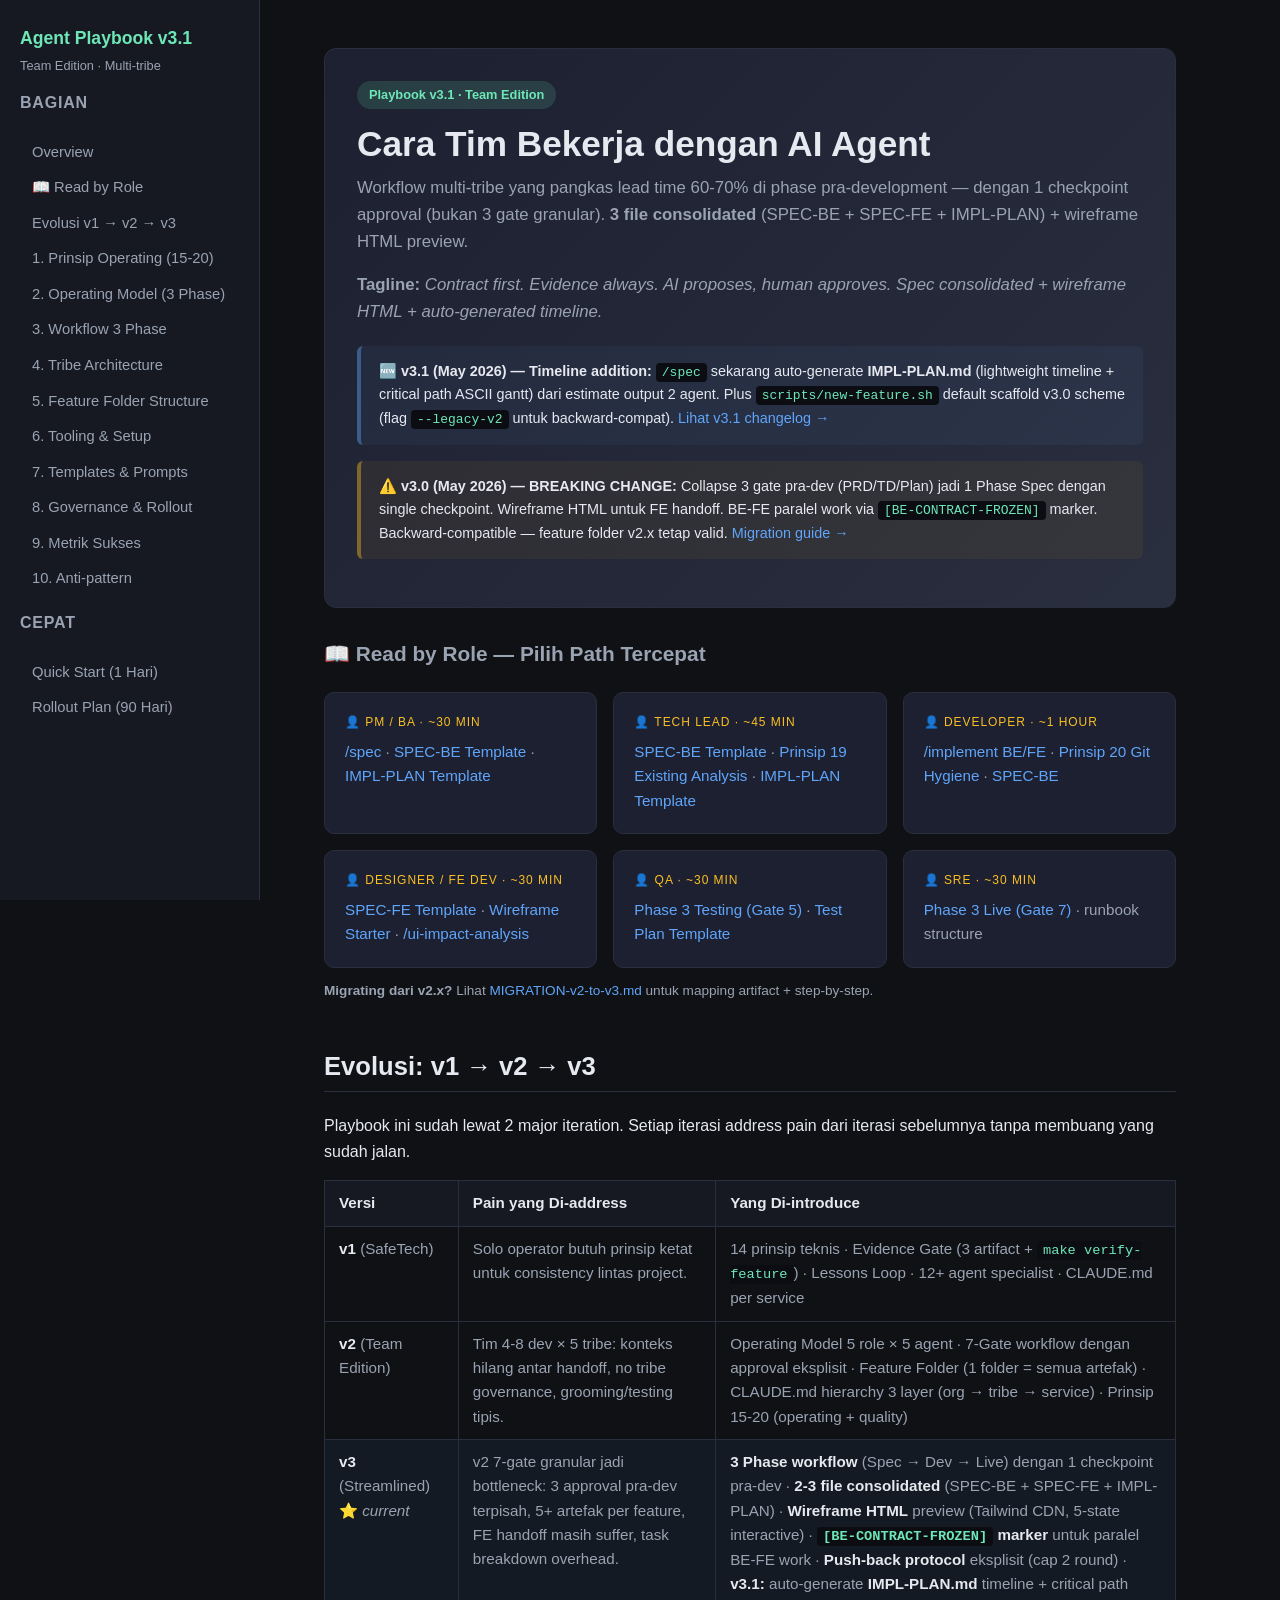
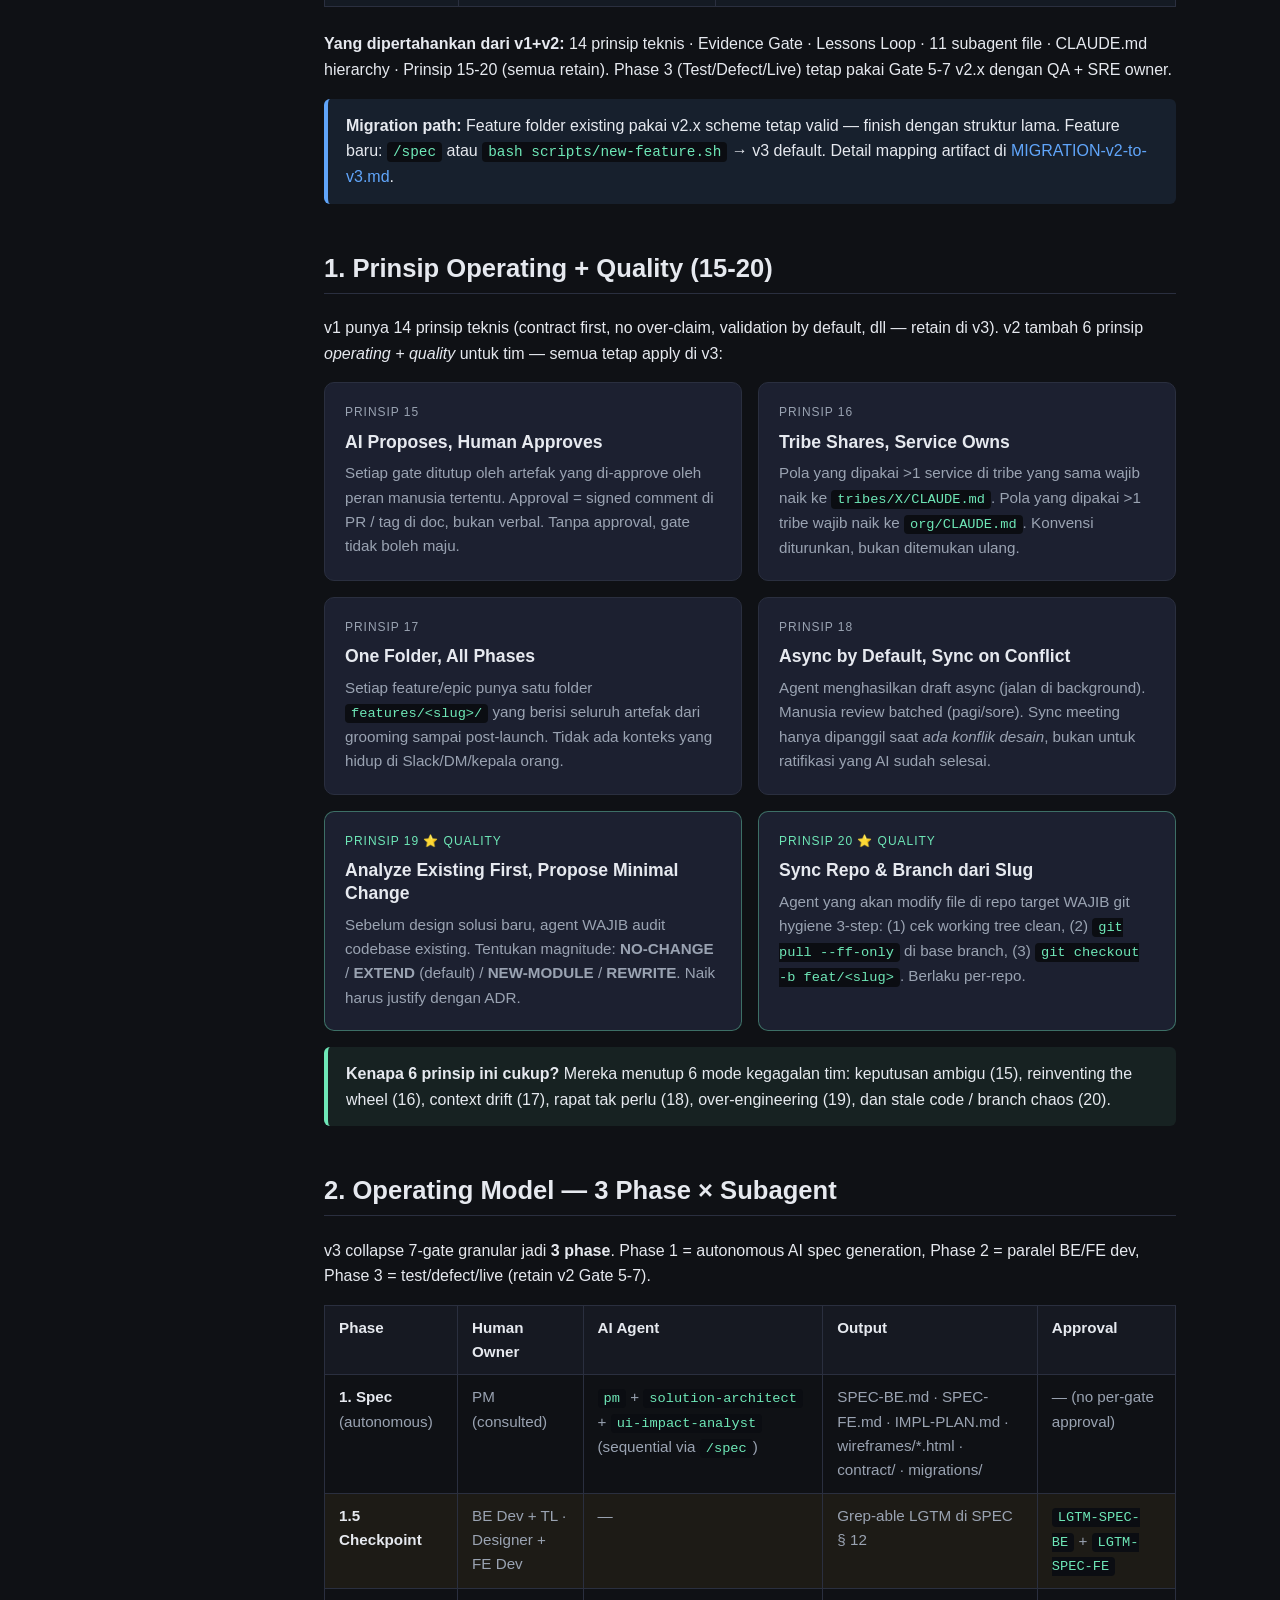
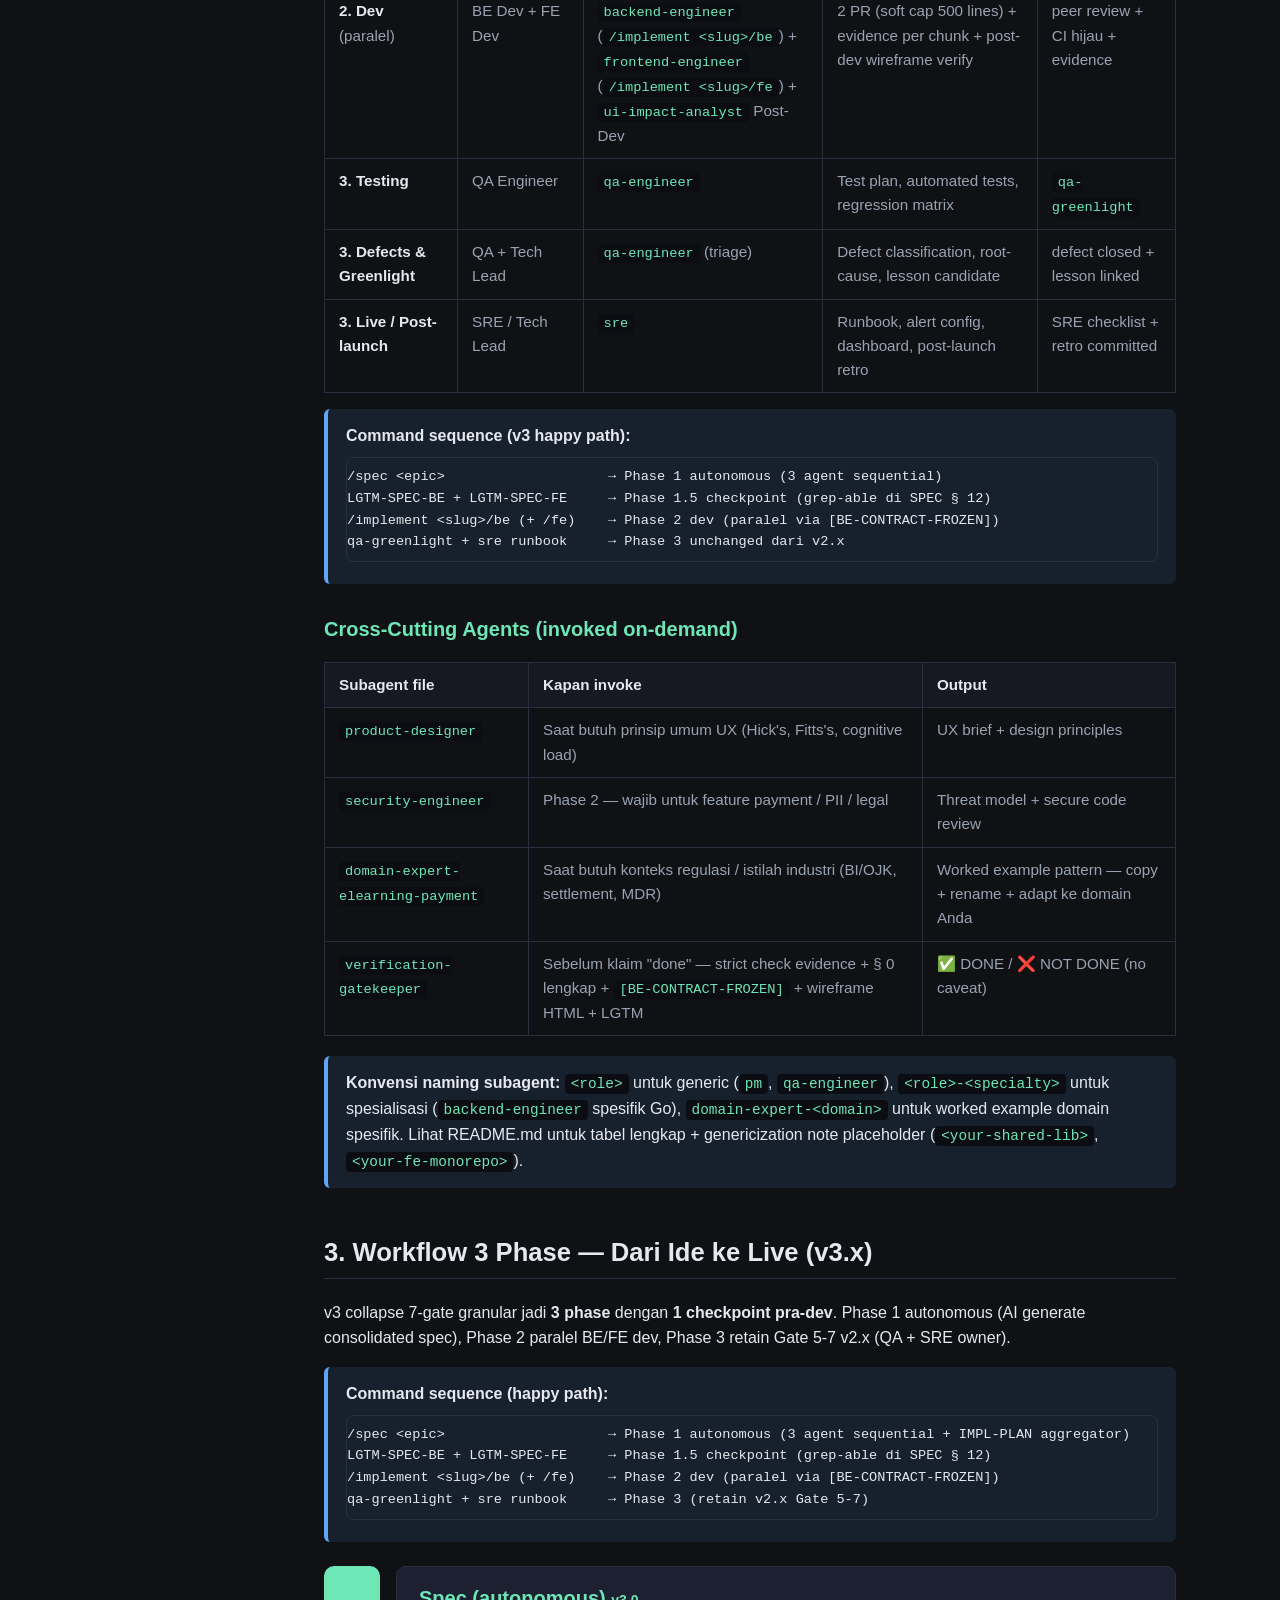
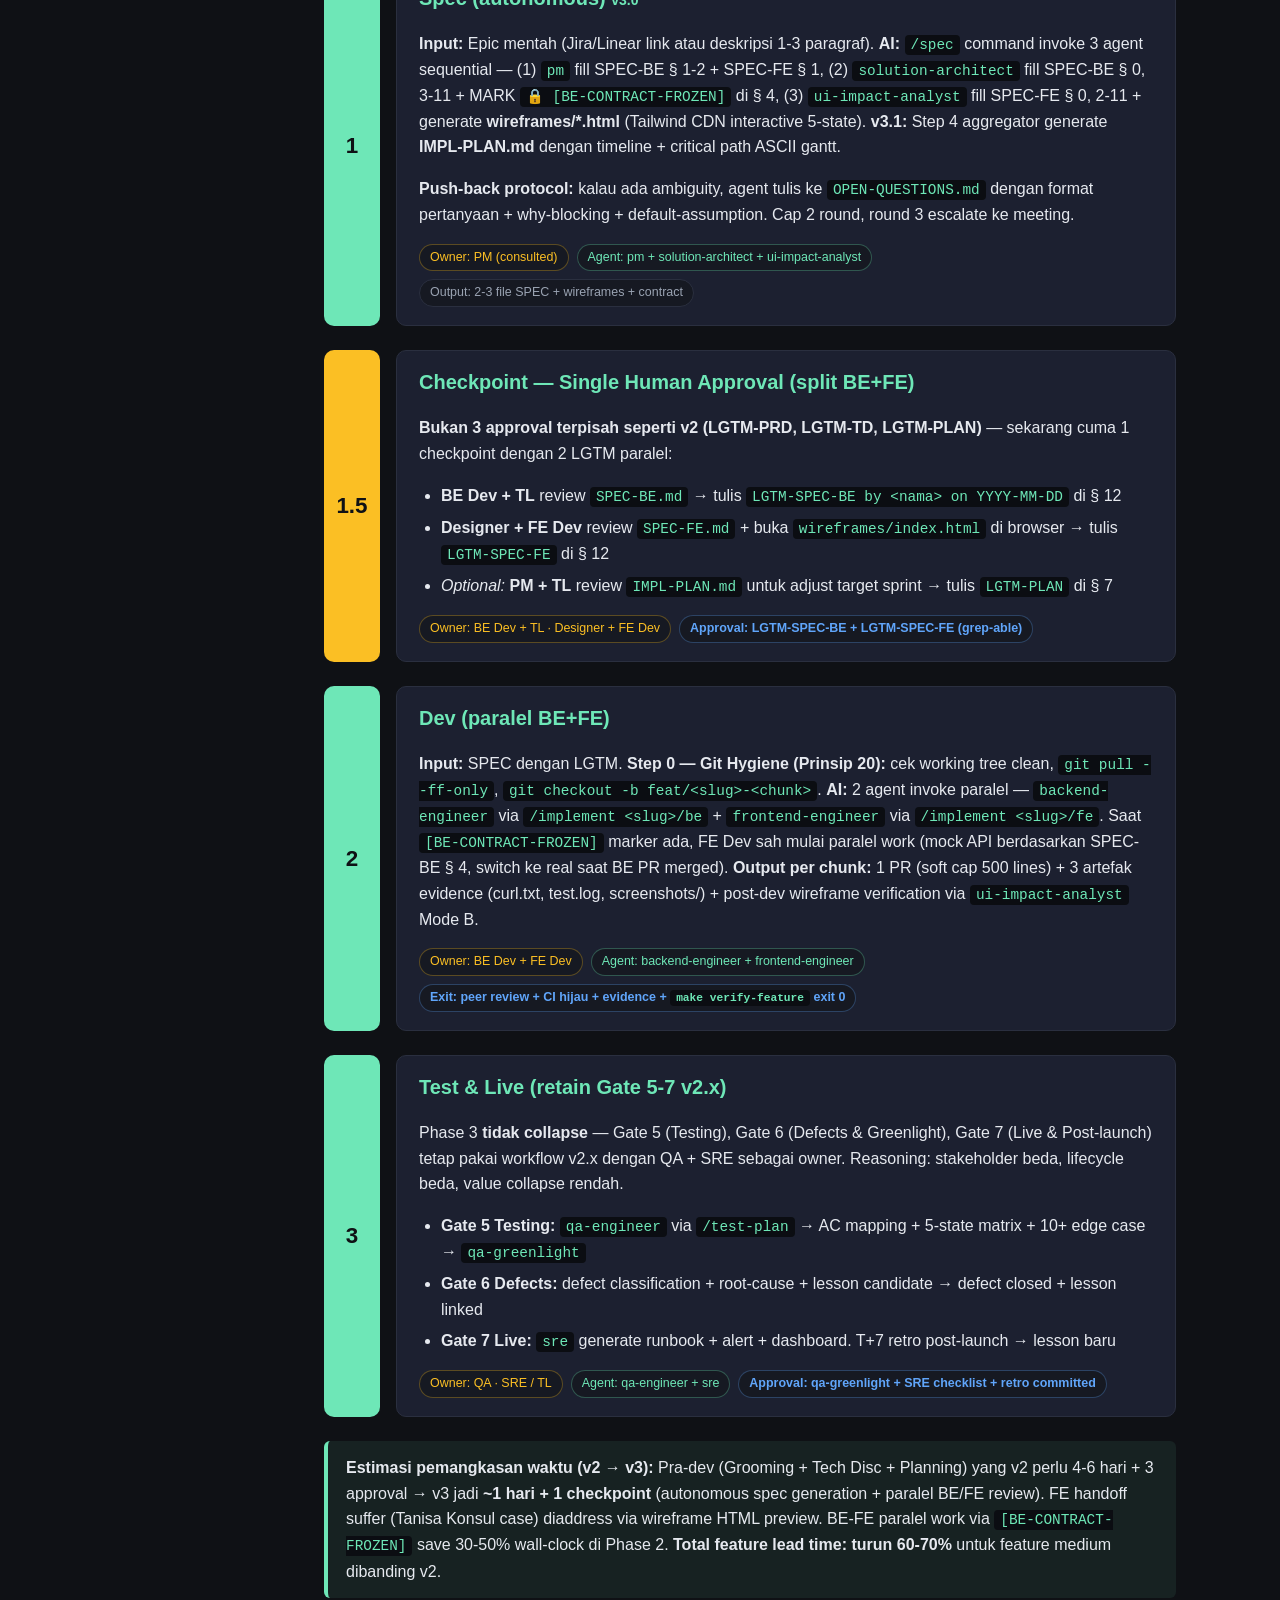
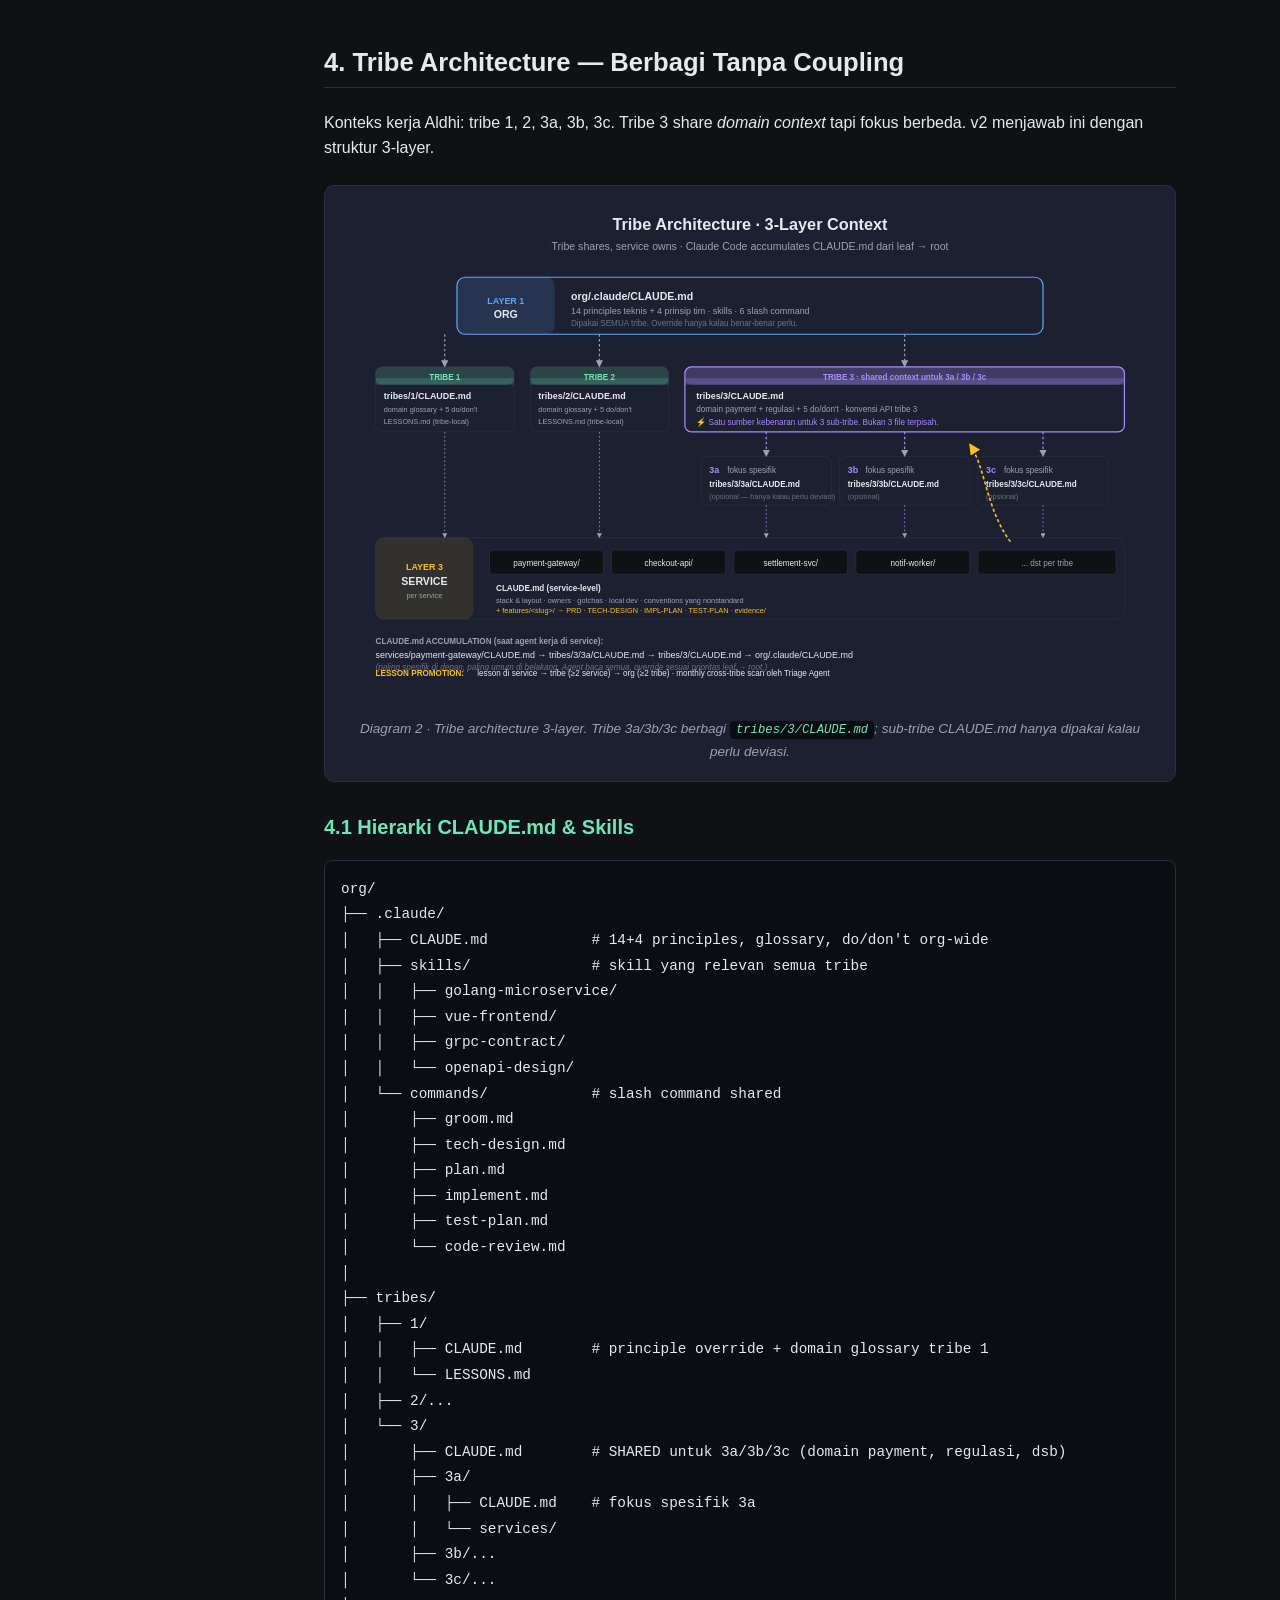
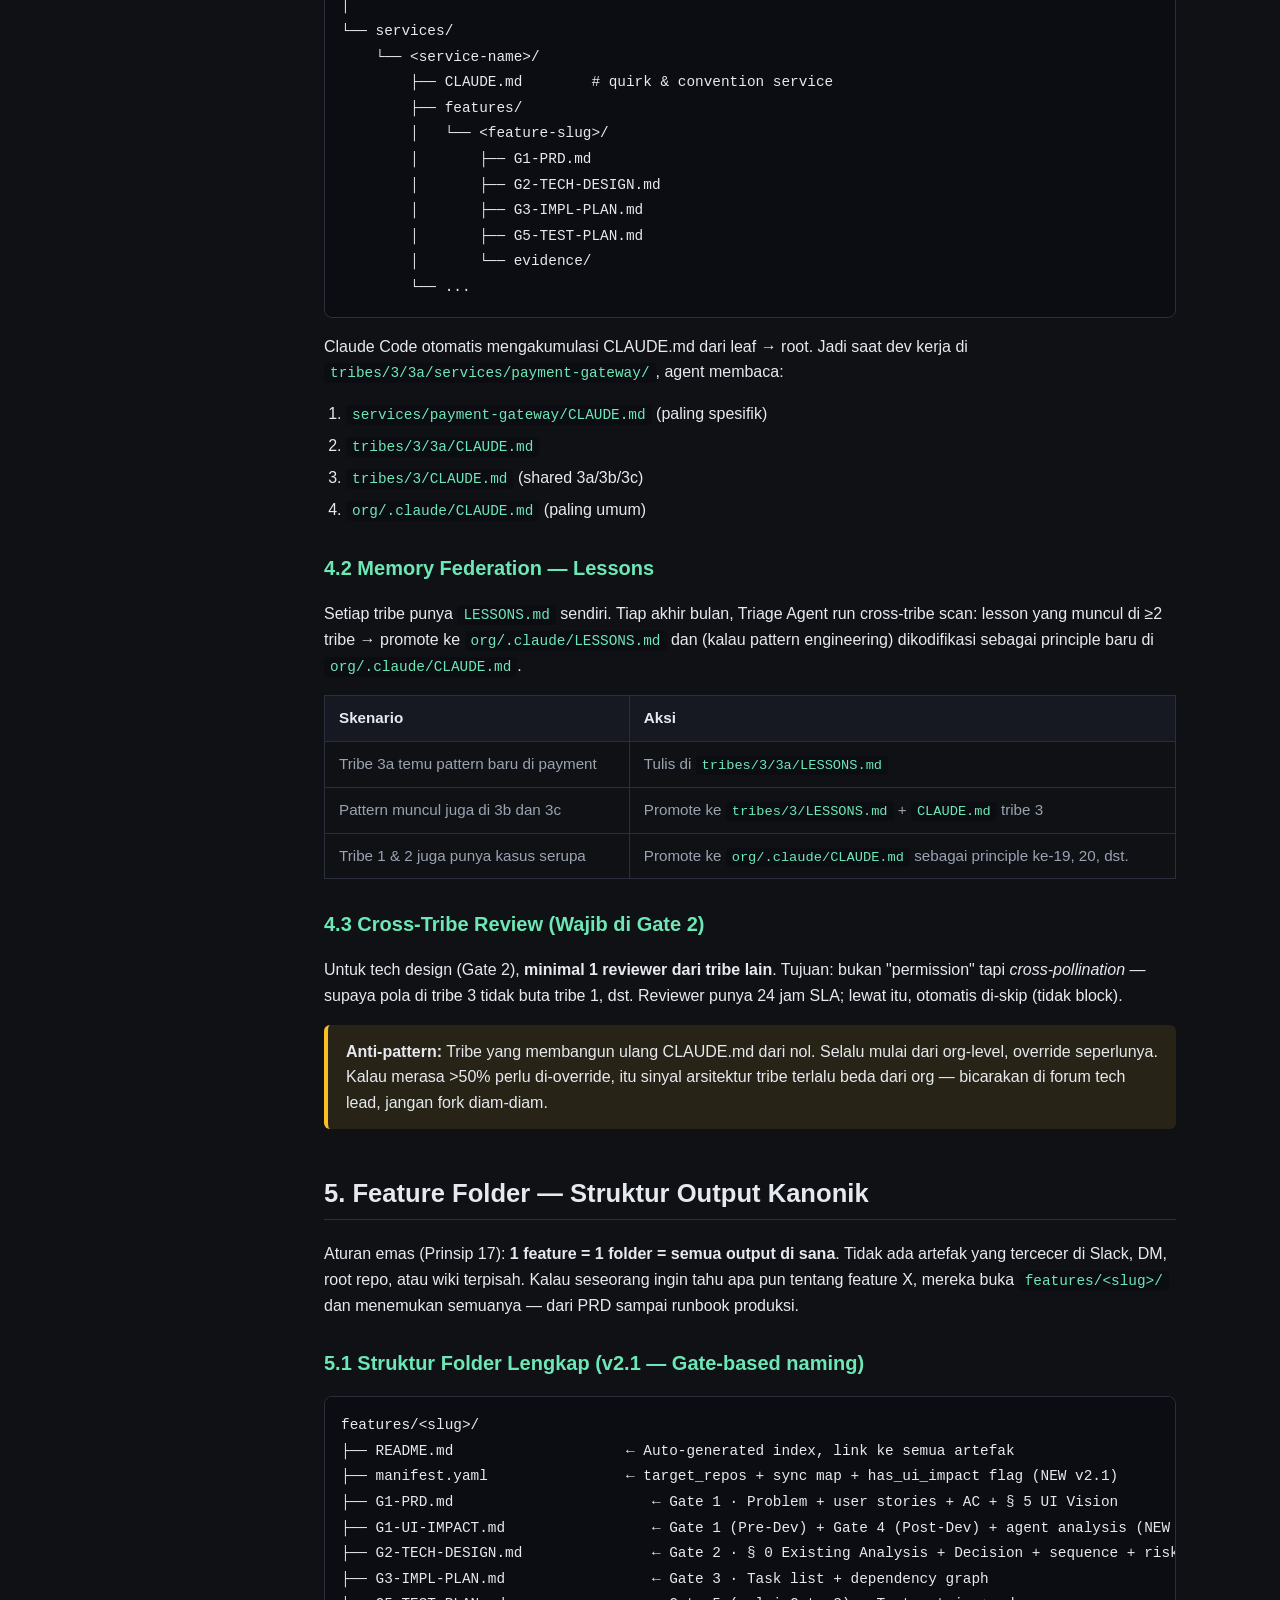
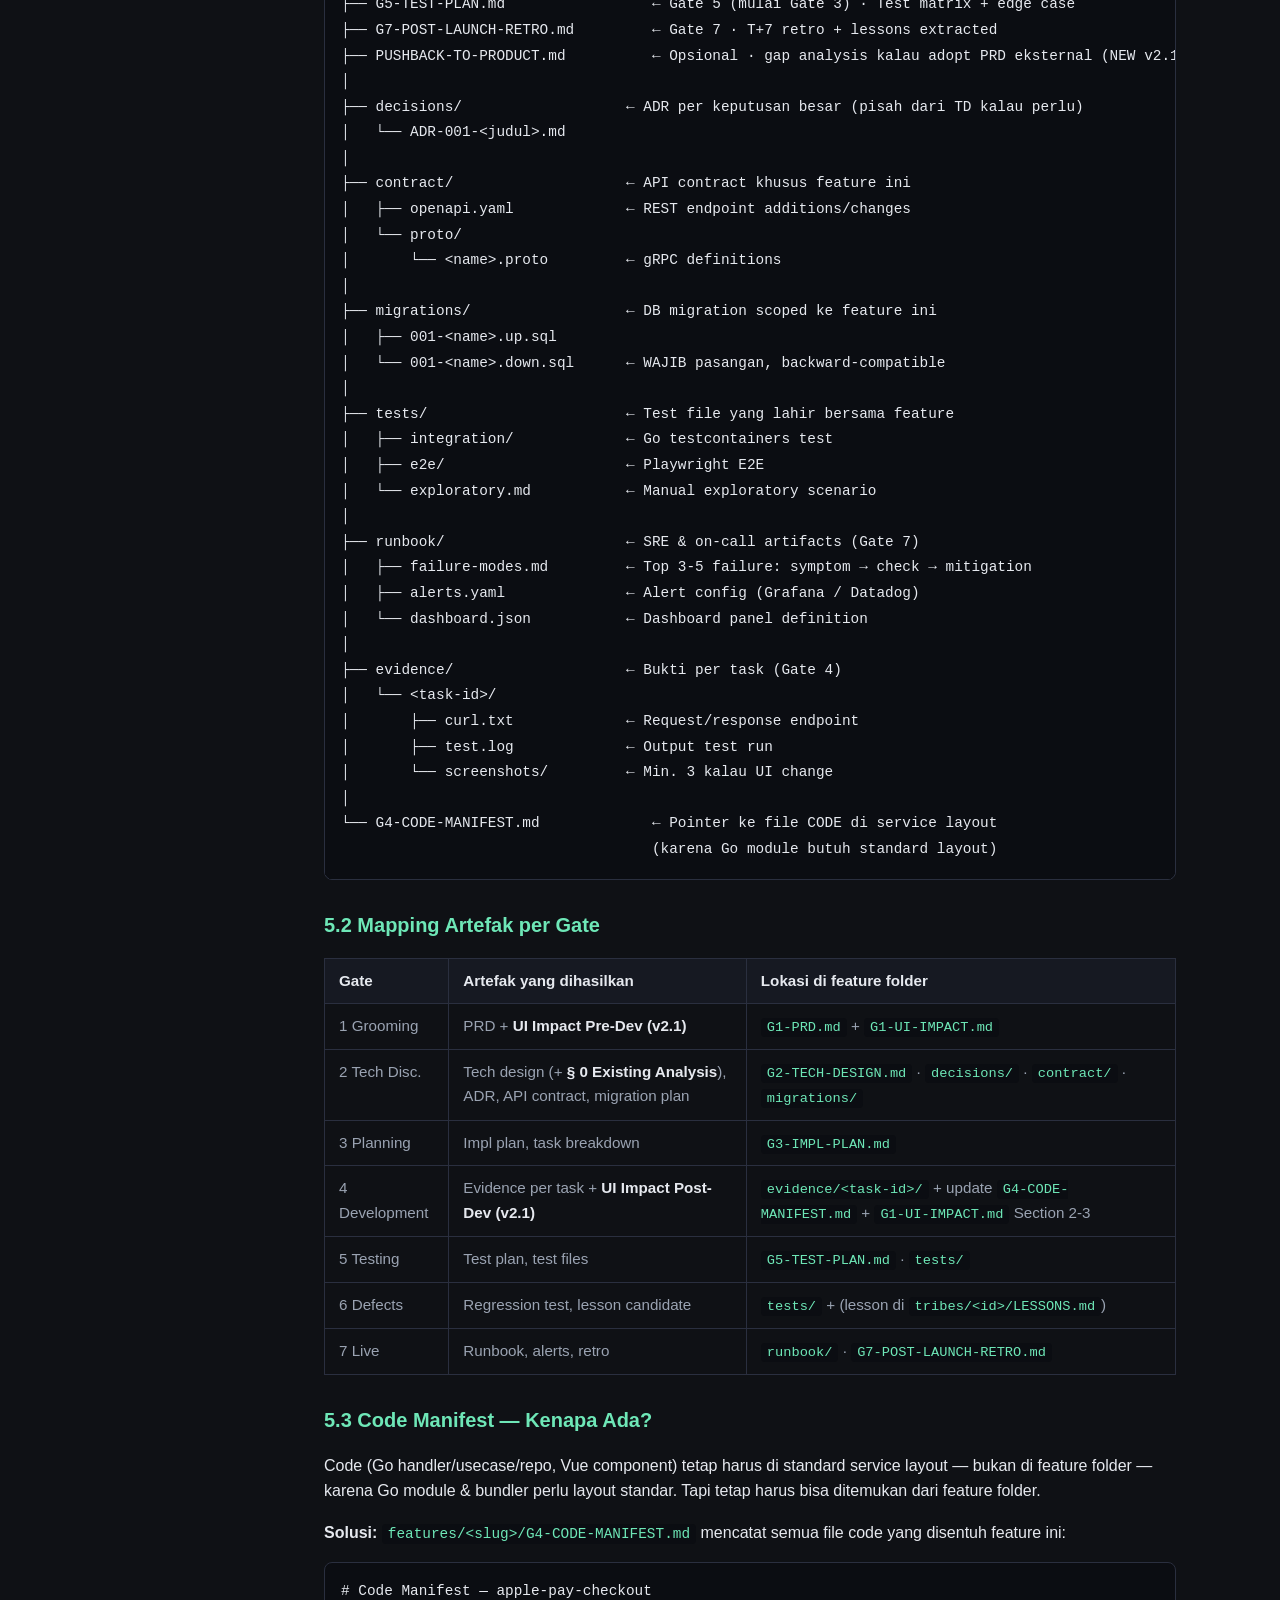
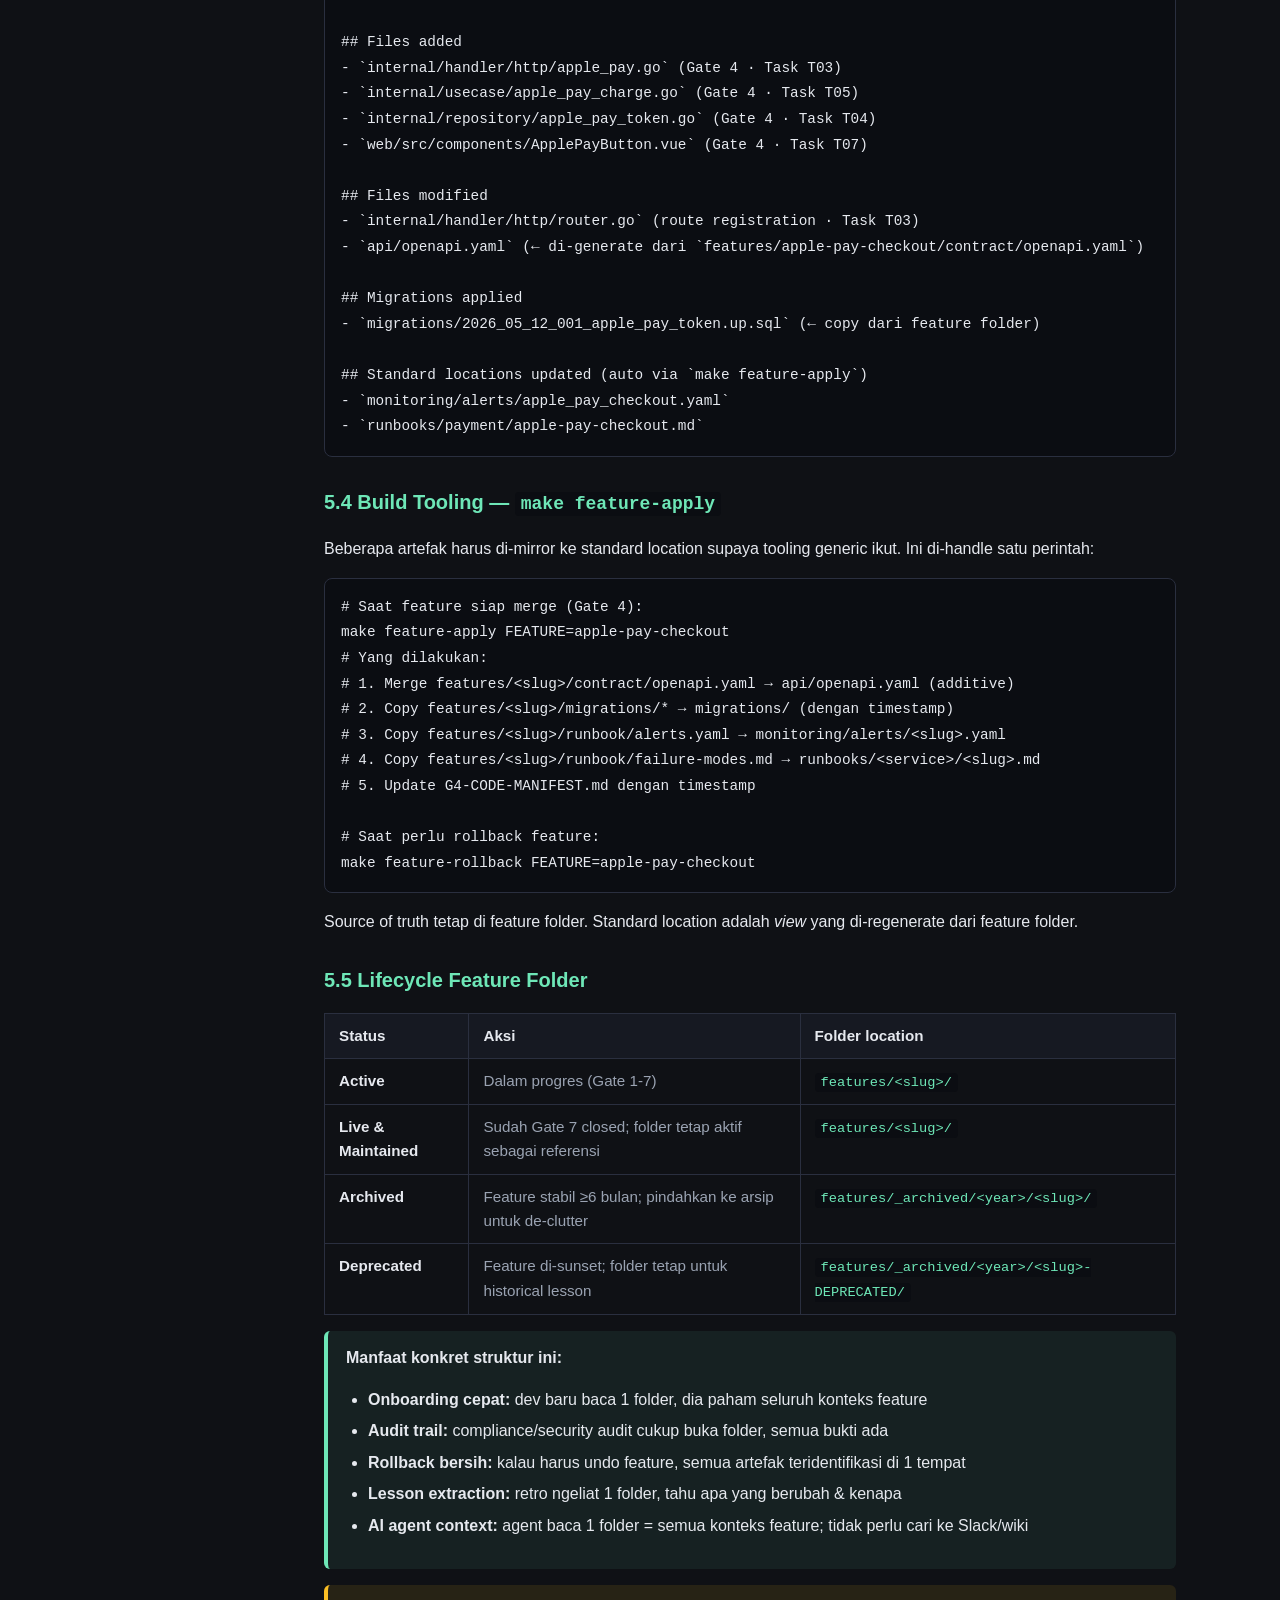
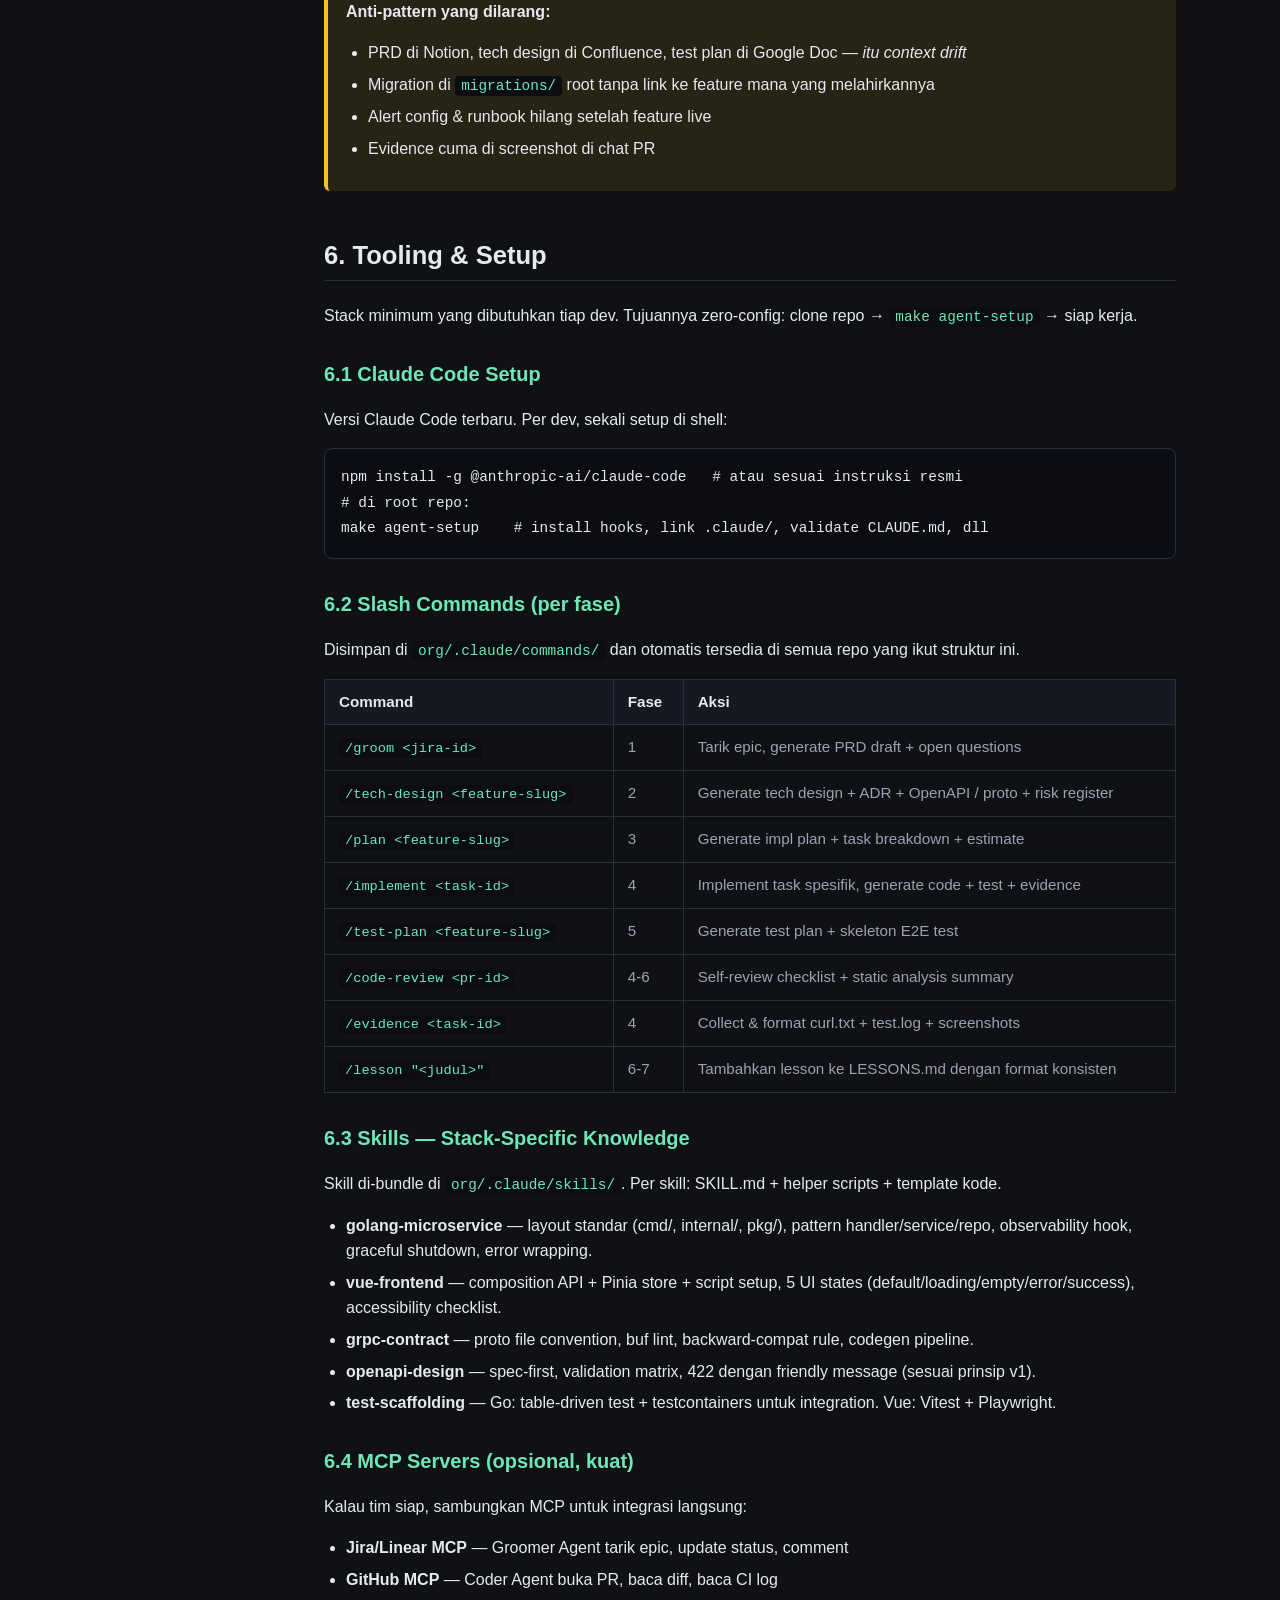
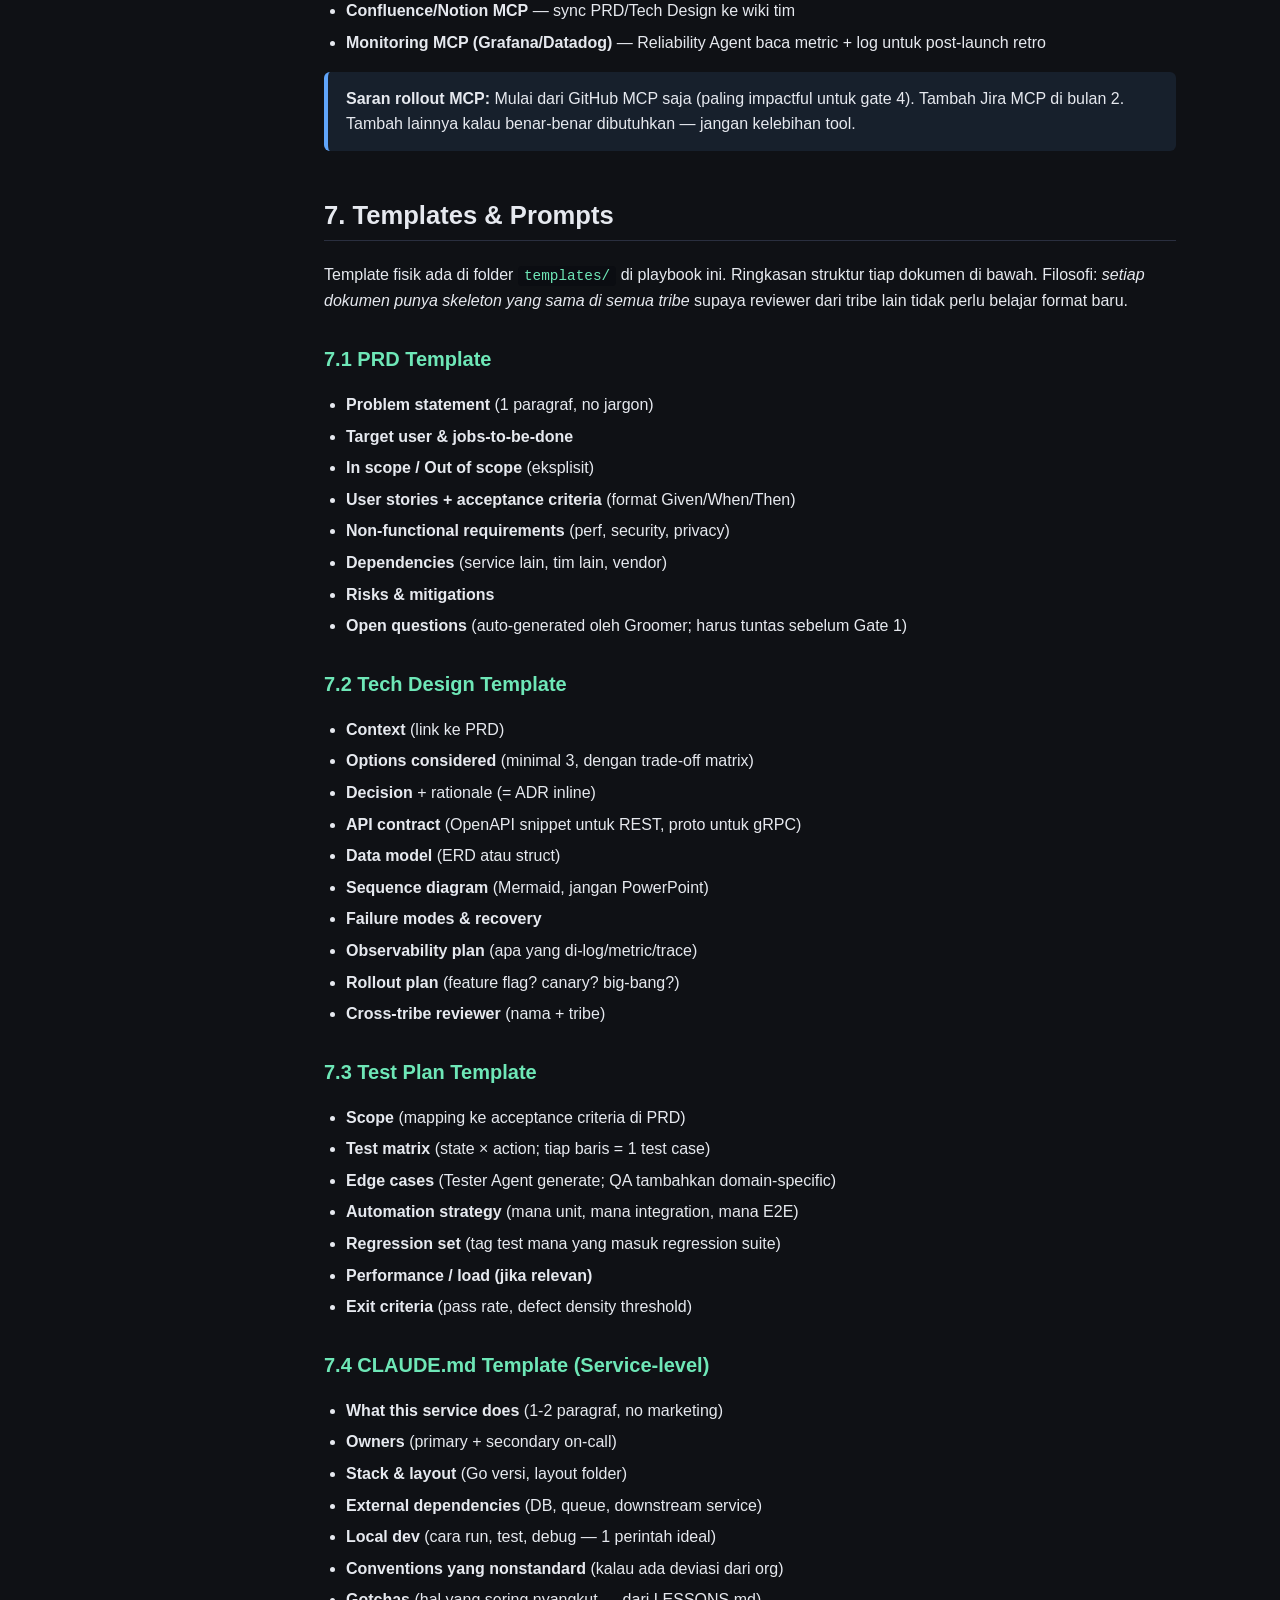
==== commit 768921a7: "docs(index.html): full overview cleanup ke v3.x — sidebar, sections #what-changed, #principles, #ope" ====
--- a/index.html
+++ b/index.html
@@ -94,10 +94,10 @@
     <h2>Bagian</h2>
     <a href="#overview">Overview</a>
     <a href="#read-by-role">📖 Read by Role</a>
-    <a href="#what-changed">Apa yang Berubah dari v1</a>
-    <a href="#principles">1. Prinsip v2</a>
-    <a href="#operating-model">2. Operating Model</a>
-    <a href="#workflow">3. Workflow 7 Gate</a>
+    <a href="#what-changed">Evolusi v1 → v2 → v3</a>
+    <a href="#principles">1. Prinsip Operating (15-20)</a>
+    <a href="#operating-model">2. Operating Model (3 Phase)</a>
+    <a href="#workflow">3. Workflow 3 Phase</a>
     <a href="#tribe-arch">4. Tribe Architecture</a>
     <a href="#feature-folder">5. Feature Folder Structure</a>
     <a href="#tooling">6. Tooling &amp; Setup</a>
@@ -160,35 +160,38 @@
     </section>
 
     <section id="what-changed">
-      <h2>Apa yang Berubah dari v1</h2>
-      <p>Playbook v1 sudah solid sebagai <em>solo-operator setup</em>: prinsip ketat, 12+ agent specialist, evidence gate, dan lessons loop. Tapi saat dipakai tim (4-8 dev × 5 tribe), muncul 4 gap yang harus ditutup:</p>
+      <h2>Evolusi: v1 → v2 → v3</h2>
+      <p>Playbook ini sudah lewat 2 major iteration. Setiap iterasi address pain dari iterasi sebelumnya tanpa membuang yang sudah jalan.</p>
 
       <table>
-        <tr><th>Gap di v1</th><th>Solusi di v2</th></tr>
-        <tr>
-          <td><strong>Solo-oriented.</strong> Asumsi satu human orchestrasi semua agent.</td>
-          <td><strong>Operating Model dengan role split.</strong> 5 human role × 5 AI agent counterpart. Setiap fase punya pemilik manusia + agent pendamping.</td>
-        </tr>
-        <tr>
-          <td><strong>Tidak ada handoff antar-human.</strong> Konteks hilang saat PM hand-off ke Dev, Dev hand-off ke QA.</td>
-          <td><strong>Feature Folder.</strong> Satu folder per feature membawa PRD → tech design → impl plan → test plan → evidence. Dipakai semua peran.</td>
-        </tr>
-        <tr>
-          <td><strong>Tidak ada tribe-level governance.</strong> Tribe 3a/3b/3c share context tapi v1 tidak punya cara share principle.</td>
-          <td><strong>CLAUDE.md hierarchy 3 layer:</strong> org → tribe → service. Tribe 3 punya CLAUDE.md sendiri yang inherit dari org dan di-override di service.</td>
-        </tr>
-        <tr>
-          <td><strong>Grooming/PRD &amp; Testing tipis.</strong> v1 fokus engineering. Padahal 2 fase ini paling sakit (per Aldhi).</td>
-          <td><strong>Groomer Agent &amp; Tester Agent</strong> jadi first-class. Lengkap dengan template PRD, ADR, dan test plan generator.</td>
+        <tr><th>Versi</th><th>Pain yang Di-address</th><th>Yang Di-introduce</th></tr>
+        <tr>
+          <td><strong>v1</strong> (SafeTech)</td>
+          <td>Solo operator butuh prinsip ketat untuk consistency lintas project.</td>
+          <td>14 prinsip teknis · Evidence Gate (3 artifact + <code>make verify-feature</code>) · Lessons Loop · 12+ agent specialist · CLAUDE.md per service</td>
+        </tr>
+        <tr>
+          <td><strong>v2</strong> (Team Edition)</td>
+          <td>Tim 4-8 dev × 5 tribe: konteks hilang antar handoff, no tribe governance, grooming/testing tipis.</td>
+          <td>Operating Model 5 role × 5 agent · 7-Gate workflow dengan approval eksplisit · Feature Folder (1 folder = semua artefak) · CLAUDE.md hierarchy 3 layer (org → tribe → service) · Prinsip 15-20 (operating + quality)</td>
+        </tr>
+        <tr style="background: rgba(96,165,250,0.06);">
+          <td><strong>v3</strong> (Streamlined) ⭐ <em>current</em></td>
+          <td>v2 7-gate granular jadi bottleneck: 3 approval pra-dev terpisah, 5+ artefak per feature, FE handoff masih suffer, task breakdown overhead.</td>
+          <td><strong>3 Phase workflow</strong> (Spec → Dev → Live) dengan 1 checkpoint pra-dev · <strong>2-3 file consolidated</strong> (SPEC-BE + SPEC-FE + IMPL-PLAN) · <strong>Wireframe HTML</strong> preview (Tailwind CDN, 5-state interactive) · <strong><code>[BE-CONTRACT-FROZEN]</code> marker</strong> untuk paralel BE-FE work · <strong>Push-back protocol</strong> eksplisit (cap 2 round) · <strong>v3.1:</strong> auto-generate <strong>IMPL-PLAN.md</strong> timeline + critical path</td>
         </tr>
       </table>
 
-      <p style="margin-top:24px;"><strong>Yang dipertahankan utuh dari v1:</strong> Evidence Gate (3 artifact + <code>make verify-feature</code>), Lessons Loop, dan 14 Principles (CLAUDE.md). Itu sudah benar — kita tinggal tambah lapisan tim di atasnya.</p>
+      <p style="margin-top:24px;"><strong>Yang dipertahankan dari v1+v2:</strong> 14 prinsip teknis · Evidence Gate · Lessons Loop · 11 subagent file · CLAUDE.md hierarchy · Prinsip 15-20 (semua retain). Phase 3 (Test/Defect/Live) tetap pakai Gate 5-7 v2.x dengan QA + SRE owner.</p>
+
+      <div class="callout">
+        <strong>Migration path:</strong> Feature folder existing pakai v2.x scheme tetap valid — finish dengan struktur lama. Feature baru: <code>/spec</code> atau <code>bash scripts/new-feature.sh</code> → v3 default. Detail mapping artifact di <a href="MIGRATION-v2-to-v3.md">MIGRATION-v2-to-v3.md</a>.
+      </div>
     </section>
 
     <section id="principles">
-      <h2>1. Prinsip v2 — 6 Tambahan untuk Tim</h2>
-      <p>v1 punya 14 prinsip teknis. v2 menambahkan 6 prinsip <em>operating + quality</em> khusus untuk tim:</p>
+      <h2>1. Prinsip Operating + Quality (15-20)</h2>
+      <p>v1 punya 14 prinsip teknis (contract first, no over-claim, validation by default, dll — retain di v3). v2 tambah 6 prinsip <em>operating + quality</em> untuk tim — semua tetap apply di v3:</p>
 
       <div class="grid grid-2">
         <div class="card">
@@ -229,259 +232,142 @@
     </section>
 
     <section id="operating-model">
-      <h2>2. Operating Model — Human × AI</h2>
-      <p>Setiap fase punya <em>satu</em> pemilik manusia dan <em>satu</em> agent utama. Boleh dipanggil sub-agent lain, tapi yang accountable jelas.</p>
+      <h2>2. Operating Model — 3 Phase × Subagent</h2>
+      <p>v3 collapse 7-gate granular jadi <strong>3 phase</strong>. Phase 1 = autonomous AI spec generation, Phase 2 = paralel BE/FE dev, Phase 3 = test/defect/live (retain v2 Gate 5-7).</p>
 
       <table>
         <tr>
-          <th>Fase</th>
+          <th>Phase</th>
           <th>Human Owner</th>
-          <th>AI Counterpart</th>
+          <th>AI Agent</th>
           <th>Output</th>
-        </tr>
-        <tr>
-          <td>Grooming / Discovery</td>
-          <td>PM / BA</td>
-          <td><strong>Groomer Agent</strong></td>
-          <td>PRD draft, user stories, acceptance criteria, open questions</td>
-        </tr>
-        <tr>
-          <td>Tech Discussion</td>
-          <td>Tech Lead</td>
-          <td><strong>Architect Agent</strong></td>
-          <td>Tech design, ADR, OpenAPI/proto contract, sequence diagram, risk register</td>
-        </tr>
-        <tr>
-          <td>Planning</td>
-          <td>Tech Lead + Dev</td>
-          <td><strong>Planner Agent</strong></td>
-          <td>Implementation plan, task breakdown dengan estimate &amp; dependency</td>
-        </tr>
-        <tr>
-          <td>Development</td>
-          <td>Developer</td>
-          <td><strong>Coder Agent</strong> + <strong>Reviewer Agent</strong></td>
-          <td>Code, unit test, evidence artifact per task, self-review checklist</td>
-        </tr>
-        <tr>
-          <td>Testing</td>
+          <th>Approval</th>
+        </tr>
+        <tr>
+          <td><strong>1. Spec</strong> (autonomous)</td>
+          <td>PM (consulted)</td>
+          <td><code>pm</code> + <code>solution-architect</code> + <code>ui-impact-analyst</code> (sequential via <code>/spec</code>)</td>
+          <td>SPEC-BE.md · SPEC-FE.md · IMPL-PLAN.md · wireframes/*.html · contract/ · migrations/</td>
+          <td>— (no per-gate approval)</td>
+        </tr>
+        <tr style="background: rgba(251,191,36,0.06);">
+          <td><strong>1.5 Checkpoint</strong></td>
+          <td>BE Dev + TL · Designer + FE Dev</td>
+          <td>—</td>
+          <td>Grep-able LGTM di SPEC § 12</td>
+          <td><code>LGTM-SPEC-BE</code> + <code>LGTM-SPEC-FE</code></td>
+        </tr>
+        <tr>
+          <td><strong>2. Dev</strong> (paralel)</td>
+          <td>BE Dev + FE Dev</td>
+          <td><code>backend-engineer</code> (<code>/implement &lt;slug&gt;/be</code>) + <code>frontend-engineer</code> (<code>/implement &lt;slug&gt;/fe</code>) + <code>ui-impact-analyst</code> Post-Dev</td>
+          <td>2 PR (soft cap 500 lines) + evidence per chunk + post-dev wireframe verify</td>
+          <td>peer review + CI hijau + evidence</td>
+        </tr>
+        <tr>
+          <td><strong>3. Testing</strong></td>
           <td>QA Engineer</td>
-          <td><strong>Tester Agent</strong></td>
-          <td>Test plan, automated test suite, regression matrix</td>
-        </tr>
-        <tr>
-          <td>Defects &amp; Greenlight</td>
+          <td><code>qa-engineer</code></td>
+          <td>Test plan, automated tests, regression matrix</td>
+          <td><code>qa-greenlight</code></td>
+        </tr>
+        <tr>
+          <td><strong>3. Defects &amp; Greenlight</strong></td>
           <td>QA + Tech Lead</td>
-          <td><strong>Triage Agent</strong></td>
-          <td>Defect classification, root-cause analysis, lesson candidate</td>
-        </tr>
-        <tr>
-          <td>Live / Post-launch</td>
+          <td><code>qa-engineer</code> (triage)</td>
+          <td>Defect classification, root-cause, lesson candidate</td>
+          <td>defect closed + lesson linked</td>
+        </tr>
+        <tr>
+          <td><strong>3. Live / Post-launch</strong></td>
           <td>SRE / Tech Lead</td>
-          <td><strong>Reliability Agent</strong></td>
-          <td>Runbook, alert config, dashboard link, post-launch retrospective</td>
+          <td><code>sre</code></td>
+          <td>Runbook, alert config, dashboard, post-launch retro</td>
+          <td>SRE checklist + retro committed</td>
         </tr>
       </table>
 
       <div class="callout">
-        <strong>Catatan:</strong> "Agent" di sini bukan harus jadi entitas teknis terpisah. Praktiknya: 1 Claude Code session + 1 slash command spesifik per fase (lihat Bagian 5). Untuk strict isolation, playbook menyediakan <strong>11 subagent file</strong> di <code>agents/</code> yang bisa di-invoke via Claude Code <code>Agent</code> tool — mapping ke conceptual role di tabel atas:
-      </div>
+        <strong>Command sequence (v3 happy path):</strong>
+        <pre style="background:transparent; padding:8px 0; margin:8px 0; font-size:0.85rem;">/spec &lt;epic&gt;                    → Phase 1 autonomous (3 agent sequential)
+LGTM-SPEC-BE + LGTM-SPEC-FE     → Phase 1.5 checkpoint (grep-able di SPEC § 12)
+/implement &lt;slug&gt;/be (+ /fe)    → Phase 2 dev (paralel via [BE-CONTRACT-FROZEN])
+qa-greenlight + sre runbook     → Phase 3 unchanged dari v2.x</pre>
+      </div>
+
+      <h3 style="margin-top:32px;">Cross-Cutting Agents (invoked on-demand)</h3>
 
       <table>
         <tr>
-          <th>Conceptual role (tabel atas)</th>
-          <th>Subagent file di <code>agents/</code></th>
-          <th>Catatan</th>
-        </tr>
-        <tr>
-          <td>Groomer Agent</td>
-          <td><code>pm</code> + <code>ui-impact-analyst</code></td>
-          <td>PM drafting PRD; UI-Impact Analyst drafting G1-UI-IMPACT.md Pre-Dev section</td>
-        </tr>
-        <tr>
-          <td>Architect Agent</td>
-          <td><code>solution-architect</code></td>
-          <td>System design + ADR + magnitude analysis (Prinsip 19)</td>
-        </tr>
-        <tr>
-          <td>Planner Agent</td>
-          <td><code>solution-architect</code> (planner mode)</td>
-          <td>Atau dedicated planner sub-agent kalau project butuh isolation</td>
-        </tr>
-        <tr>
-          <td>Coder Agent</td>
-          <td><code>backend-engineer</code> + <code>frontend-engineer</code></td>
-          <td>Split BE (Go) vs FE (Vue/Nuxt); customize per stack project</td>
-        </tr>
-        <tr>
-          <td>Reviewer Agent</td>
-          <td><code>qa-engineer</code> + <code>security-engineer</code></td>
-          <td>QA review + security review (mandatory untuk payment/PII/legal)</td>
-        </tr>
-        <tr>
-          <td>Tester Agent</td>
-          <td><code>qa-engineer</code></td>
-          <td>Test plan + automated test + regression matrix</td>
-        </tr>
-        <tr>
-          <td>Triage Agent</td>
-          <td><code>qa-engineer</code> (triage mode) + <code>verification-gatekeeper</code></td>
-          <td>QA triage defect; Verification Gatekeeper enforce "no done without evidence"</td>
-        </tr>
-        <tr>
-          <td>Reliability Agent</td>
-          <td><code>sre</code></td>
-          <td>Infrastructure + runbook + observability + capacity</td>
-        </tr>
-        <tr>
-          <td>Support (cross-cutting)</td>
-          <td><code>product-designer</code>, <code>ui-impact-analyst</code> (Post-Dev), <code>domain-expert-*</code></td>
-          <td>UX principles, UI verification post-impl, domain context (worked example: <code>domain-expert-elearning-payment</code> untuk e-learning + payment Indonesia)</td>
+          <th>Subagent file</th>
+          <th>Kapan invoke</th>
+          <th>Output</th>
+        </tr>
+        <tr>
+          <td><code>product-designer</code></td>
+          <td>Saat butuh prinsip umum UX (Hick's, Fitts's, cognitive load)</td>
+          <td>UX brief + design principles</td>
+        </tr>
+        <tr>
+          <td><code>security-engineer</code></td>
+          <td>Phase 2 — wajib untuk feature payment / PII / legal</td>
+          <td>Threat model + secure code review</td>
+        </tr>
+        <tr>
+          <td><code>domain-expert-elearning-payment</code></td>
+          <td>Saat butuh konteks regulasi / istilah industri (BI/OJK, settlement, MDR)</td>
+          <td>Worked example pattern — copy + rename + adapt ke domain Anda</td>
+        </tr>
+        <tr>
+          <td><code>verification-gatekeeper</code></td>
+          <td>Sebelum klaim "done" — strict check evidence + § 0 lengkap + <code>[BE-CONTRACT-FROZEN]</code> + wireframe HTML + LGTM</td>
+          <td>✅ DONE / ❌ NOT DONE (no caveat)</td>
         </tr>
       </table>
+      <div class="callout" style="margin-top:20px;">
+        <strong>Konvensi naming subagent:</strong> <code>&lt;role&gt;</code> untuk generic (<code>pm</code>, <code>qa-engineer</code>), <code>&lt;role&gt;-&lt;specialty&gt;</code> untuk spesialisasi (<code>backend-engineer</code> spesifik Go), <code>domain-expert-&lt;domain&gt;</code> untuk worked example domain spesifik. Lihat README.md untuk tabel lengkap + genericization note placeholder (<code>&lt;your-shared-lib&gt;</code>, <code>&lt;your-fe-monorepo&gt;</code>).
+      </div>
+    </section>
+
+    <section id="workflow">
+      <h2>3. Workflow 3 Phase — Dari Ide ke Live (v3.x)</h2>
+      <p>v3 collapse 7-gate granular jadi <strong>3 phase</strong> dengan <strong>1 checkpoint pra-dev</strong>. Phase 1 autonomous (AI generate consolidated spec), Phase 2 paralel BE/FE dev, Phase 3 retain Gate 5-7 v2.x (QA + SRE owner).</p>
 
       <div class="callout">
-        <strong>Konvensi naming:</strong> <code>&lt;role&gt;</code> untuk generic (<code>pm</code>, <code>qa-engineer</code>), <code>&lt;role&gt;-&lt;specialty&gt;</code> untuk spesialisasi (<code>backend-engineer</code> spesifik Go), <code>domain-expert-&lt;domain&gt;</code> untuk worked example domain spesifik. Lihat README.md untuk tabel lengkap + genericization note.
-      </div>
-    </section>
-
-    <section id="workflow">
-      <h2>3. Workflow 7 Gate — Dari Ide ke Live</h2>
-      <p>Tiap gate punya <strong>input</strong>, <strong>aksi AI</strong>, <strong>aksi human</strong>, <strong>exit criteria</strong>, dan <strong>artefak</strong>. Tidak lulus gate = tidak boleh lanjut. Tidak ada "skip karena buru-buru".</p>
-
-      <div class="diagram">
-        <svg viewBox="0 0 1000 560" xmlns="http://www.w3.org/2000/svg" role="img" font-family="-apple-system, BlinkMacSystemFont, 'Segoe UI', Roboto, sans-serif">
-          <title>Playbook v2 — Workflow 7 Gate</title>
-          <desc>Alur 7 fase development dari grooming sampai live. Phase 4 (Development) dan Phase 5 (Testing) berjalan paralel. Setiap fase punya pemilik manusia dan AI agent.</desc>
-          <defs>
-            <marker id="arr" viewBox="0 0 10 10" refX="9" refY="5" markerWidth="6" markerHeight="6" orient="auto"><path d="M0,0 L10,5 L0,10 z" fill="#60a5fa"/></marker>
-            <marker id="arrParallel" viewBox="0 0 10 10" refX="9" refY="5" markerWidth="6" markerHeight="6" orient="auto"><path d="M0,0 L10,5 L0,10 z" fill="#a78bfa"/></marker>
-          </defs>
-          <text x="500" y="32" text-anchor="middle" font-size="20" font-weight="700" fill="#e6e9ef">Workflow 7 Gate · Playbook v2</text>
-          <text x="500" y="56" text-anchor="middle" font-size="13" fill="#9aa3b2">AI proposes, human approves · Setiap gate ditutup approval eksplisit di artefak</text>
-          <line x1="80" y1="260" x2="920" y2="260" stroke="#2a2f3f" stroke-width="1" stroke-dasharray="3,4"/>
-
-          <a href="phases/1-grooming.html"><g transform="translate(60,200)">
-            <rect width="130" height="120" rx="10" fill="#1c2030" stroke="#2a2f3f" stroke-width="1"/>
-            <rect width="130" height="24" rx="10" fill="#60a5fa"/><rect y="14" width="130" height="10" fill="#60a5fa"/>
-            <text x="65" y="17" text-anchor="middle" font-size="11" font-weight="700" fill="#0f1115">GATE 1</text>
-            <text x="65" y="46" text-anchor="middle" font-size="13" font-weight="700" fill="#e6e9ef">Grooming</text>
-            <text x="65" y="60" text-anchor="middle" font-size="10" fill="#9aa3b2">&amp; PRD</text>
-            <rect x="8" y="68" width="114" height="20" rx="4" fill="rgba(251,191,36,0.12)" stroke="rgba(251,191,36,0.35)"/><text x="14" y="82" font-size="10" fill="#fbbf24">👤 PM / BA</text>
-            <rect x="8" y="92" width="114" height="20" rx="4" fill="rgba(110,231,183,0.10)" stroke="rgba(110,231,183,0.35)"/><text x="14" y="106" font-size="10" fill="#6ee7b7">🤖 Groomer</text>
-          </g></a>
-
-          <a href="phases/2-tech-design.html"><g transform="translate(210,200)">
-            <rect width="130" height="120" rx="10" fill="#1c2030" stroke="#2a2f3f"/>
-            <rect width="130" height="24" rx="10" fill="#60a5fa"/><rect y="14" width="130" height="10" fill="#60a5fa"/>
-            <text x="65" y="17" text-anchor="middle" font-size="11" font-weight="700" fill="#0f1115">GATE 2</text>
-            <text x="65" y="46" text-anchor="middle" font-size="13" font-weight="700" fill="#e6e9ef">Tech Disc.</text>
-            <text x="65" y="60" text-anchor="middle" font-size="10" fill="#9aa3b2">+ ADR + API</text>
-            <rect x="8" y="68" width="114" height="20" rx="4" fill="rgba(251,191,36,0.12)" stroke="rgba(251,191,36,0.35)"/><text x="14" y="82" font-size="10" fill="#fbbf24">👤 Tech Lead</text>
-            <rect x="8" y="92" width="114" height="20" rx="4" fill="rgba(110,231,183,0.10)" stroke="rgba(110,231,183,0.35)"/><text x="14" y="106" font-size="10" fill="#6ee7b7">🤖 Architect</text>
-          </g></a>
-
-          <a href="phases/3-planning.html"><g transform="translate(360,200)">
-            <rect width="130" height="120" rx="10" fill="#1c2030" stroke="#2a2f3f"/>
-            <rect width="130" height="24" rx="10" fill="#60a5fa"/><rect y="14" width="130" height="10" fill="#60a5fa"/>
-            <text x="65" y="17" text-anchor="middle" font-size="11" font-weight="700" fill="#0f1115">GATE 3</text>
-            <text x="65" y="46" text-anchor="middle" font-size="13" font-weight="700" fill="#e6e9ef">Planning</text>
-            <text x="65" y="60" text-anchor="middle" font-size="10" fill="#9aa3b2">+ Task breakdown</text>
-            <rect x="8" y="68" width="114" height="20" rx="4" fill="rgba(251,191,36,0.12)" stroke="rgba(251,191,36,0.35)"/><text x="14" y="82" font-size="10" fill="#fbbf24">👤 TL + Dev</text>
-            <rect x="8" y="92" width="114" height="20" rx="4" fill="rgba(110,231,183,0.10)" stroke="rgba(110,231,183,0.35)"/><text x="14" y="106" font-size="10" fill="#6ee7b7">🤖 Planner</text>
-          </g></a>
-
-          <a href="phases/4-development.html"><g transform="translate(510,130)">
-            <rect width="130" height="120" rx="10" fill="#1c2030" stroke="#a78bfa" stroke-width="1.5"/>
-            <rect width="130" height="24" rx="10" fill="#a78bfa"/><rect y="14" width="130" height="10" fill="#a78bfa"/>
-            <text x="65" y="17" text-anchor="middle" font-size="11" font-weight="700" fill="#0f1115">GATE 4</text>
-            <text x="65" y="46" text-anchor="middle" font-size="13" font-weight="700" fill="#e6e9ef">Development</text>
-            <text x="65" y="60" text-anchor="middle" font-size="10" fill="#9aa3b2">+ Evidence</text>
-            <rect x="8" y="68" width="114" height="20" rx="4" fill="rgba(251,191,36,0.12)" stroke="rgba(251,191,36,0.35)"/><text x="14" y="82" font-size="10" fill="#fbbf24">👤 Developer</text>
-            <rect x="8" y="92" width="114" height="20" rx="4" fill="rgba(110,231,183,0.10)" stroke="rgba(110,231,183,0.35)"/><text x="14" y="106" font-size="10" fill="#6ee7b7">🤖 Coder + Rvw</text>
-          </g></a>
-
-          <a href="phases/5-testing.html"><g transform="translate(510,290)">
-            <rect width="130" height="120" rx="10" fill="#1c2030" stroke="#a78bfa" stroke-width="1.5"/>
-            <rect width="130" height="24" rx="10" fill="#a78bfa"/><rect y="14" width="130" height="10" fill="#a78bfa"/>
-            <text x="65" y="17" text-anchor="middle" font-size="11" font-weight="700" fill="#0f1115">GATE 5</text>
-            <text x="65" y="46" text-anchor="middle" font-size="13" font-weight="700" fill="#e6e9ef">Testing</text>
-            <text x="65" y="60" text-anchor="middle" font-size="10" fill="#9aa3b2">+ Test plan</text>
-            <rect x="8" y="68" width="114" height="20" rx="4" fill="rgba(251,191,36,0.12)" stroke="rgba(251,191,36,0.35)"/><text x="14" y="82" font-size="10" fill="#fbbf24">👤 QA</text>
-            <rect x="8" y="92" width="114" height="20" rx="4" fill="rgba(110,231,183,0.10)" stroke="rgba(110,231,183,0.35)"/><text x="14" y="106" font-size="10" fill="#6ee7b7">🤖 Tester</text>
-          </g></a>
-
-          <g transform="translate(575,255)">
-            <rect x="-42" y="-11" width="84" height="22" rx="11" fill="#0f1115" stroke="#a78bfa" stroke-width="1"/>
-            <text x="0" y="4" text-anchor="middle" font-size="11" font-weight="700" fill="#a78bfa">PARALLEL</text>
-          </g>
-
-          <a href="phases/6-defects.html"><g transform="translate(660,200)">
-            <rect width="130" height="120" rx="10" fill="#1c2030" stroke="#2a2f3f"/>
-            <rect width="130" height="24" rx="10" fill="#60a5fa"/><rect y="14" width="130" height="10" fill="#60a5fa"/>
-            <text x="65" y="17" text-anchor="middle" font-size="11" font-weight="700" fill="#0f1115">GATE 6</text>
-            <text x="65" y="46" text-anchor="middle" font-size="13" font-weight="700" fill="#e6e9ef">Defects &amp;</text>
-            <text x="65" y="60" text-anchor="middle" font-size="10" fill="#9aa3b2">Greenlight</text>
-            <rect x="8" y="68" width="114" height="20" rx="4" fill="rgba(251,191,36,0.12)" stroke="rgba(251,191,36,0.35)"/><text x="14" y="82" font-size="10" fill="#fbbf24">👤 QA + TL</text>
-            <rect x="8" y="92" width="114" height="20" rx="4" fill="rgba(110,231,183,0.10)" stroke="rgba(110,231,183,0.35)"/><text x="14" y="106" font-size="10" fill="#6ee7b7">🤖 Triage</text>
-          </g></a>
-
-          <a href="phases/7-live.html"><g transform="translate(810,200)">
-            <rect width="130" height="120" rx="10" fill="#1c2030" stroke="#6ee7b7" stroke-width="1.5"/>
-            <rect width="130" height="24" rx="10" fill="#6ee7b7"/><rect y="14" width="130" height="10" fill="#6ee7b7"/>
-            <text x="65" y="17" text-anchor="middle" font-size="11" font-weight="700" fill="#0f1115">GATE 7</text>
-            <text x="65" y="46" text-anchor="middle" font-size="13" font-weight="700" fill="#e6e9ef">Live</text>
-            <text x="65" y="60" text-anchor="middle" font-size="10" fill="#9aa3b2">+ Post-launch retro</text>
-            <rect x="8" y="68" width="114" height="20" rx="4" fill="rgba(251,191,36,0.12)" stroke="rgba(251,191,36,0.35)"/><text x="14" y="82" font-size="10" fill="#fbbf24">👤 SRE / TL</text>
-            <rect x="8" y="92" width="114" height="20" rx="4" fill="rgba(110,231,183,0.10)" stroke="rgba(110,231,183,0.35)"/><text x="14" y="106" font-size="10" fill="#6ee7b7">🤖 Reliability</text>
-          </g></a>
-
-          <line x1="190" y1="260" x2="208" y2="260" stroke="#60a5fa" stroke-width="2" marker-end="url(#arr)"/>
-          <line x1="340" y1="260" x2="358" y2="260" stroke="#60a5fa" stroke-width="2" marker-end="url(#arr)"/>
-          <path d="M 490 260 C 500 260, 500 190, 508 190" fill="none" stroke="#a78bfa" stroke-width="2" marker-end="url(#arrParallel)"/>
-          <path d="M 490 260 C 500 260, 500 350, 508 350" fill="none" stroke="#a78bfa" stroke-width="2" marker-end="url(#arrParallel)"/>
-          <path d="M 640 190 C 650 190, 650 260, 658 260" fill="none" stroke="#a78bfa" stroke-width="2" marker-end="url(#arrParallel)"/>
-          <path d="M 640 350 C 650 350, 650 260, 658 260" fill="none" stroke="#a78bfa" stroke-width="2" marker-end="url(#arrParallel)"/>
-          <line x1="790" y1="260" x2="808" y2="260" stroke="#60a5fa" stroke-width="2" marker-end="url(#arr)"/>
-
-          <g font-size="9" fill="#6b7280" text-anchor="middle">
-            <text x="125" y="340">~2-4 jam</text>
-            <text x="275" y="340">~4-6 jam</text>
-            <text x="425" y="340">~1-2 jam</text>
-            <text x="575" y="440">running paralel</text>
-            <text x="725" y="340">on defect</text>
-            <text x="875" y="340">+ T+7 retro</text>
-          </g>
-
-          <g transform="translate(60,475)">
-            <text x="0" y="0" font-size="11" font-weight="700" fill="#9aa3b2">LEGEND</text>
-            <rect x="0" y="14" width="14" height="14" rx="3" fill="rgba(251,191,36,0.12)" stroke="rgba(251,191,36,0.4)"/><text x="20" y="25" font-size="11" fill="#e6e9ef">Human owner (accountable)</text>
-            <rect x="200" y="14" width="14" height="14" rx="3" fill="rgba(110,231,183,0.10)" stroke="rgba(110,231,183,0.4)"/><text x="220" y="25" font-size="11" fill="#e6e9ef">AI agent (drafts &amp; checks)</text>
-            <rect x="400" y="14" width="14" height="14" rx="3" fill="#60a5fa"/><text x="420" y="25" font-size="11" fill="#e6e9ef">Approval gate</text>
-            <rect x="540" y="14" width="14" height="14" rx="3" fill="#a78bfa"/><text x="560" y="25" font-size="11" fill="#e6e9ef">Parallel track (Dev || Test)</text>
-            <rect x="740" y="14" width="14" height="14" rx="3" fill="#6ee7b7"/><text x="760" y="25" font-size="11" fill="#e6e9ef">Production</text>
-          </g>
-
-          <g transform="translate(60,520)">
-            <rect width="880" height="30" rx="6" fill="rgba(110,231,183,0.08)" stroke="rgba(110,231,183,0.3)"/>
-            <text x="14" y="20" font-size="12" fill="#6ee7b7" font-weight="600">⚡ Kunci pemangkasan waktu:</text>
-            <text x="195" y="20" font-size="12" fill="#e6e9ef">Gate 1+2 yang biasanya 4-6 hari → 1-1.5 hari. Testing tidak lagi blocker (paralel dengan dev).</text>
-          </g>
-        </svg>
-        <div class="caption">Diagram 1 · Workflow 7 Gate end-to-end. Dev + Test paralel; sisanya sekuensial dengan approval gate eksplisit.</div>
-        <div class="click-hint">👆 Klik tiap gate untuk lihat detail flow, cara kerja AI &amp; Dev, dan output yang dihasilkan.</div>
+        <strong>Command sequence (happy path):</strong>
+        <pre style="background:transparent; padding:8px 0; margin:8px 0; font-size:0.85rem; color:var(--text);">/spec &lt;epic&gt;                    → Phase 1 autonomous (3 agent sequential + IMPL-PLAN aggregator)
+LGTM-SPEC-BE + LGTM-SPEC-FE     → Phase 1.5 checkpoint (grep-able di SPEC § 12)
+/implement &lt;slug&gt;/be (+ /fe)    → Phase 2 dev (paralel via [BE-CONTRACT-FROZEN])
+qa-greenlight + sre runbook     → Phase 3 (retain v2.x Gate 5-7)</pre>
       </div>
 
       <div class="phase">
         <div class="phase-num">1</div>
         <div class="phase-body">
-          <h3>Grooming &amp; PRD + UI-Impact Pre-Dev <span style="color:var(--accent);font-size:0.7em;">(v2.1)</span></h3>
-          <p><strong>Input:</strong> Epic mentah dari Jira/Linear (1-3 paragraf). <strong>AI:</strong> Groomer Agent baca epic + repo context + lessons + design system catalog (lewat <code>ui-impact-analyst</code>), lalu drafting PRD + UI-IMPACT Pre-Dev (existing page DIFF + reuse plan + 5-state) + open questions. <strong>Human:</strong> PM jawab open questions, iterate 1-2 putaran. Designer + FE Dev review UI vision. Tech Lead consulted untuk feasibility.</p>
+          <h3>Spec (autonomous) <span style="color:var(--accent);font-size:0.7em;">v3.0</span></h3>
+          <p><strong>Input:</strong> Epic mentah (Jira/Linear link atau deskripsi 1-3 paragraf). <strong>AI:</strong> <code>/spec</code> command invoke 3 agent sequential — (1) <code>pm</code> fill SPEC-BE § 1-2 + SPEC-FE § 1, (2) <code>solution-architect</code> fill SPEC-BE § 0, 3-11 + MARK <code>🔒 [BE-CONTRACT-FROZEN]</code> di § 4, (3) <code>ui-impact-analyst</code> fill SPEC-FE § 0, 2-11 + generate <strong>wireframes/*.html</strong> (Tailwind CDN interactive 5-state). <strong>v3.1:</strong> Step 4 aggregator generate <strong>IMPL-PLAN.md</strong> dengan timeline + critical path ASCII gantt.</p>
+          <p style="margin-top:8px;"><strong>Push-back protocol:</strong> kalau ada ambiguity, agent tulis ke <code>OPEN-QUESTIONS.md</code> dengan format pertanyaan + why-blocking + default-assumption. Cap 2 round, round 3 escalate ke meeting.</p>
           <div class="phase-meta">
-            <span class="chip human">Owner: PM + Designer + FE Dev</span>
-            <span class="chip ai">Agent: Groomer + UI-Impact-Analyst</span>
-            <span class="chip gate">Gate 1: LGTM-PRD ×3 (TL consulted)</span>
-            <span class="chip">~2-4 jam (vs. 2-3 hari)</span>
+            <span class="chip human">Owner: PM (consulted)</span>
+            <span class="chip ai">Agent: pm + solution-architect + ui-impact-analyst</span>
+            <span class="chip">Output: 2-3 file SPEC + wireframes + contract</span>
+          </div>
+        </div>
+      </div>
+
+      <div class="phase" style="border-left-color: var(--warn);">
+        <div class="phase-num" style="background: var(--warn);">1.5</div>
+        <div class="phase-body">
+          <h3>Checkpoint — Single Human Approval (split BE+FE)</h3>
+          <p><strong>Bukan 3 approval terpisah seperti v2 (LGTM-PRD, LGTM-TD, LGTM-PLAN)</strong> — sekarang cuma 1 checkpoint dengan 2 LGTM paralel:</p>
+          <ul>
+            <li><strong>BE Dev + TL</strong> review <code>SPEC-BE.md</code> → tulis <code>LGTM-SPEC-BE by &lt;nama&gt; on YYYY-MM-DD</code> di § 12</li>
+            <li><strong>Designer + FE Dev</strong> review <code>SPEC-FE.md</code> + buka <code>wireframes/index.html</code> di browser → tulis <code>LGTM-SPEC-FE</code> di § 12</li>
+            <li><em>Optional:</em> <strong>PM + TL</strong> review <code>IMPL-PLAN.md</code> untuk adjust target sprint → tulis <code>LGTM-PLAN</code> di § 7</li>
+          </ul>
+          <div class="phase-meta">
+            <span class="chip human">Owner: BE Dev + TL · Designer + FE Dev</span>
+            <span class="chip gate">Approval: LGTM-SPEC-BE + LGTM-SPEC-FE (grep-able)</span>
           </div>
         </div>
       </div>
@@ -489,89 +375,39 @@
       <div class="phase">
         <div class="phase-num">2</div>
         <div class="phase-body">
-          <h3>Tech Discussion <span style="color:var(--accent);font-size:0.7em;">(+ § 0 Existing Analysis v2.1)</span></h3>
-          <p><strong>Input:</strong> PRD signed (termasuk G1-UI-IMPACT.md Section 1). <strong>AI:</strong> Architect Agent <strong>WAJIB</strong> isi § 0 Existing Analysis dulu (codebase audit + magnitude pick: NO-CHANGE/EXTEND/NEW-MODULE/REWRITE per Prinsip 19), baru drafting tech design + OpenAPI/proto + sequence diagram + 3 opsi + risk register. <strong>Human:</strong> Tech Lead pilih opsi, cross-tribe reviewer challenge magnitude.</p>
+          <h3>Dev (paralel BE+FE)</h3>
+          <p><strong>Input:</strong> SPEC dengan LGTM. <strong>Step 0 — Git Hygiene (Prinsip 20):</strong> cek working tree clean, <code>git pull --ff-only</code>, <code>git checkout -b feat/&lt;slug&gt;-&lt;chunk&gt;</code>. <strong>AI:</strong> 2 agent invoke paralel — <code>backend-engineer</code> via <code>/implement &lt;slug&gt;/be</code> + <code>frontend-engineer</code> via <code>/implement &lt;slug&gt;/fe</code>. Saat <code>[BE-CONTRACT-FROZEN]</code> marker ada, FE Dev sah mulai paralel work (mock API berdasarkan SPEC-BE § 4, switch ke real saat BE PR merged). <strong>Output per chunk:</strong> 1 PR (soft cap 500 lines) + 3 artefak evidence (curl.txt, test.log, screenshots/) + post-dev wireframe verification via <code>ui-impact-analyst</code> Mode B.</p>
           <div class="phase-meta">
-            <span class="chip human">Owner: Tech Lead</span>
-            <span class="chip ai">Agent: Architect</span>
-            <span class="chip gate">Gate 2: LGTM-TD + § 0 filled</span>
-            <span class="chip">~4-6 jam (vs. 2-3 hari)</span>
+            <span class="chip human">Owner: BE Dev + FE Dev</span>
+            <span class="chip ai">Agent: backend-engineer + frontend-engineer</span>
+            <span class="chip gate">Exit: peer review + CI hijau + evidence + <code>make verify-feature</code> exit 0</span>
           </div>
         </div>
       </div>
 
-      <div class="phase">
-        <div class="phase-num">3</div>
+      <div class="phase" style="border-left-color: var(--accent);">
+        <div class="phase-num" style="background: var(--accent); color: var(--bg);">3</div>
         <div class="phase-body">
-          <h3>Planning &amp; Task Breakdown</h3>
-          <p><strong>Input:</strong> Tech design yang sudah signed. <strong>AI:</strong> Planner Agent generate impl plan: list task urut topologis, dependency graph, estimasi (T-shirt), parallelizable ya/tidak, risk flag. <strong>Human:</strong> Tech Lead validate breakdown, Dev claim task (auto-assigned di Jira).</p>
+          <h3>Test &amp; Live (retain Gate 5-7 v2.x)</h3>
+          <p>Phase 3 <strong>tidak collapse</strong> — Gate 5 (Testing), Gate 6 (Defects &amp; Greenlight), Gate 7 (Live &amp; Post-launch) tetap pakai workflow v2.x dengan QA + SRE sebagai owner. Reasoning: stakeholder beda, lifecycle beda, value collapse rendah.</p>
+          <ul>
+            <li><strong>Gate 5 Testing:</strong> <code>qa-engineer</code> via <code>/test-plan</code> → AC mapping + 5-state matrix + 10+ edge case → <code>qa-greenlight</code></li>
+            <li><strong>Gate 6 Defects:</strong> defect classification + root-cause + lesson candidate → defect closed + lesson linked</li>
+            <li><strong>Gate 7 Live:</strong> <code>sre</code> generate runbook + alert + dashboard. T+7 retro post-launch → lesson baru</li>
+          </ul>
           <div class="phase-meta">
-            <span class="chip human">Owner: Tech Lead + Dev</span>
-            <span class="chip ai">Agent: Planner</span>
-            <span class="chip gate">Gate 3: Plan signed</span>
-            <span class="chip">~1-2 jam</span>
+            <span class="chip human">Owner: QA · SRE / TL</span>
+            <span class="chip ai">Agent: qa-engineer + sre</span>
+            <span class="chip gate">Approval: qa-greenlight + SRE checklist + retro committed</span>
           </div>
         </div>
       </div>
 
-      <div class="phase">
-        <div class="phase-num">4</div>
-        <div class="phase-body">
-          <h3>Development <span style="color:var(--accent);font-size:0.7em;">(+ Git Hygiene &amp; UI-Impact Post-Dev v2.1)</span></h3>
-          <p><strong>Input:</strong> Task dari impl plan. <strong>Step 0 — Git Hygiene (Prinsip 20):</strong> cek working tree clean, <code>git pull --ff-only</code>, <code>git checkout -b feat/&lt;slug&gt;</code> di SETIAP repo target. <strong>AI:</strong> Coder Agent implement pakai CLAUDE.md + skill stack-specific. Wajib generate: code + unit test + evidence (curl.txt, test.log, screenshots/) + self-review checklist + isi UI-IMPACT.md Section 2 (kalau ada UI change) + invoke <code>ui-impact-analyst</code> Mode B untuk Section 3 (Agent Analysis). <strong>Human:</strong> Dev review hasil agent, iterate, open PR.</p>
-          <div class="phase-meta">
-            <span class="chip human">Owner: Dev</span>
-            <span class="chip ai">Agent: Coder + Reviewer + UI-Impact-Analyst</span>
-            <span class="chip gate">Gate 4: PR (branch feat/&lt;slug&gt;) + evidence</span>
-            <span class="chip">~40-60% lebih cepat</span>
-          </div>
-        </div>
-      </div>
-
-      <div class="phase">
-        <div class="phase-num">5</div>
-        <div class="phase-body">
-          <h3>Testing</h3>
-          <p><strong>Input:</strong> PRD + tech design + acceptance criteria. <strong>AI:</strong> Tester Agent generate test plan (functional matrix, edge case, regression, perf hot-spot), drafting E2E test script (Playwright untuk Vue, integration test untuk Go). <strong>Human:</strong> QA review &amp; supplement (yang AI bisa miss: domain quirks, regulasi). QA jalankan, agent bantu triase failure. <em>Kunci: test plan disiapkan paralel dengan development, bukan setelah</em>.</p>
-          <div class="phase-meta">
-            <span class="chip human">Owner: QA</span>
-            <span class="chip ai">Agent: Tester</span>
-            <span class="chip gate">Gate 5: Test plan green</span>
-            <span class="chip">Bukan blocker lagi</span>
-          </div>
-        </div>
-      </div>
-
-      <div class="phase">
-        <div class="phase-num">6</div>
-        <div class="phase-body">
-          <h3>Defects &amp; QA Greenlight</h3>
-          <p><strong>Input:</strong> Bug report dari Gate 5. <strong>AI:</strong> Triage Agent classify (P0-P3, area, root-cause hypothesis), cek apakah ini lesson candidate. <strong>Human:</strong> Tech Lead &amp; QA approve fix, tag lesson kalau pattern recurring.</p>
-          <div class="phase-meta">
-            <span class="chip human">Owner: QA + Tech Lead</span>
-            <span class="chip ai">Agent: Triage</span>
-            <span class="chip gate">Gate 6: QA sign-off</span>
-          </div>
-        </div>
-      </div>
-
-      <div class="phase">
-        <div class="phase-num">7</div>
-        <div class="phase-body">
-          <h3>Live &amp; Post-launch</h3>
-          <p><strong>Input:</strong> Build yang sudah QA-green. <strong>AI:</strong> Reliability Agent generate runbook, alert config, dashboard. Post-launch (T+7 hari) agent generate post-launch retrospective draft dari log + metrics + incident. <strong>Human:</strong> SRE / Tech Lead validate runbook, sign-off rilis. Setelah 7 hari, retro singkat → lesson baru.</p>
-          <div class="phase-meta">
-            <span class="chip human">Owner: SRE / Tech Lead</span>
-            <span class="chip ai">Agent: Reliability</span>
-            <span class="chip gate">Gate 7: Retro + lesson</span>
-          </div>
-        </div>
-      </div>
-
       <div class="callout good">
-        <strong>Estimasi pemangkasan waktu:</strong> Grooming + Tech Disc yang biasanya 4-6 hari kalender → bisa jadi 1-1.5 hari kalender (dengan AI draft + 1-2 putaran review). Testing yang sering 3-5 hari blocker → paralel dengan development. Total: <em>feature lead time turun 40-60% untuk feature medium</em>.
-      </div>
-    </section>
+        <strong>Estimasi pemangkasan waktu (v2 → v3):</strong> Pra-dev (Grooming + Tech Disc + Planning) yang v2 perlu 4-6 hari + 3 approval → v3 jadi <strong>~1 hari + 1 checkpoint</strong> (autonomous spec generation + paralel BE/FE review). FE handoff suffer (Tanisa Konsul case) diaddress via wireframe HTML preview. BE-FE paralel work via <code>[BE-CONTRACT-FROZEN]</code> save 30-50% wall-clock di Phase 2. <strong>Total feature lead time: turun 60-70%</strong> untuk feature medium dibanding v2.
+      </div>
+    </section>
+
 
     <section id="tribe-arch">
       <h2>4. Tribe Architecture — Berbagi Tanpa Coupling</h2>
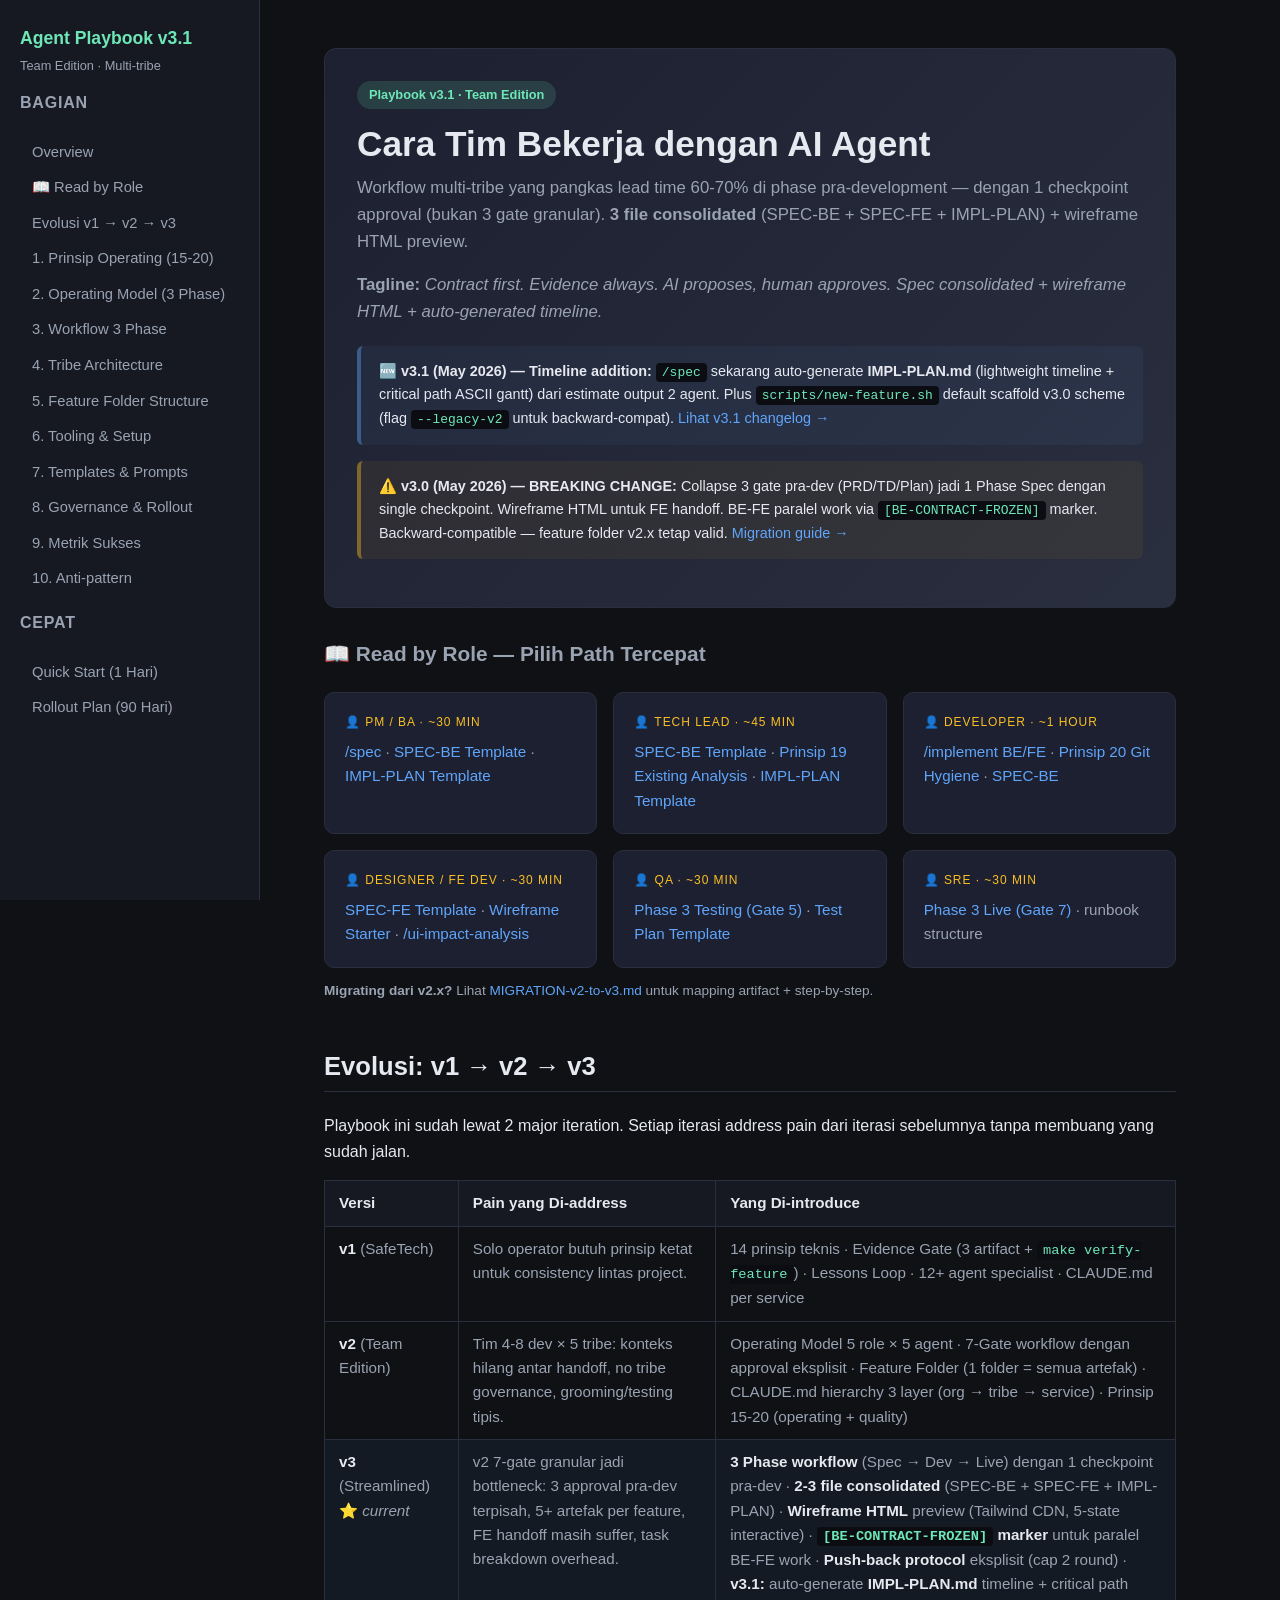
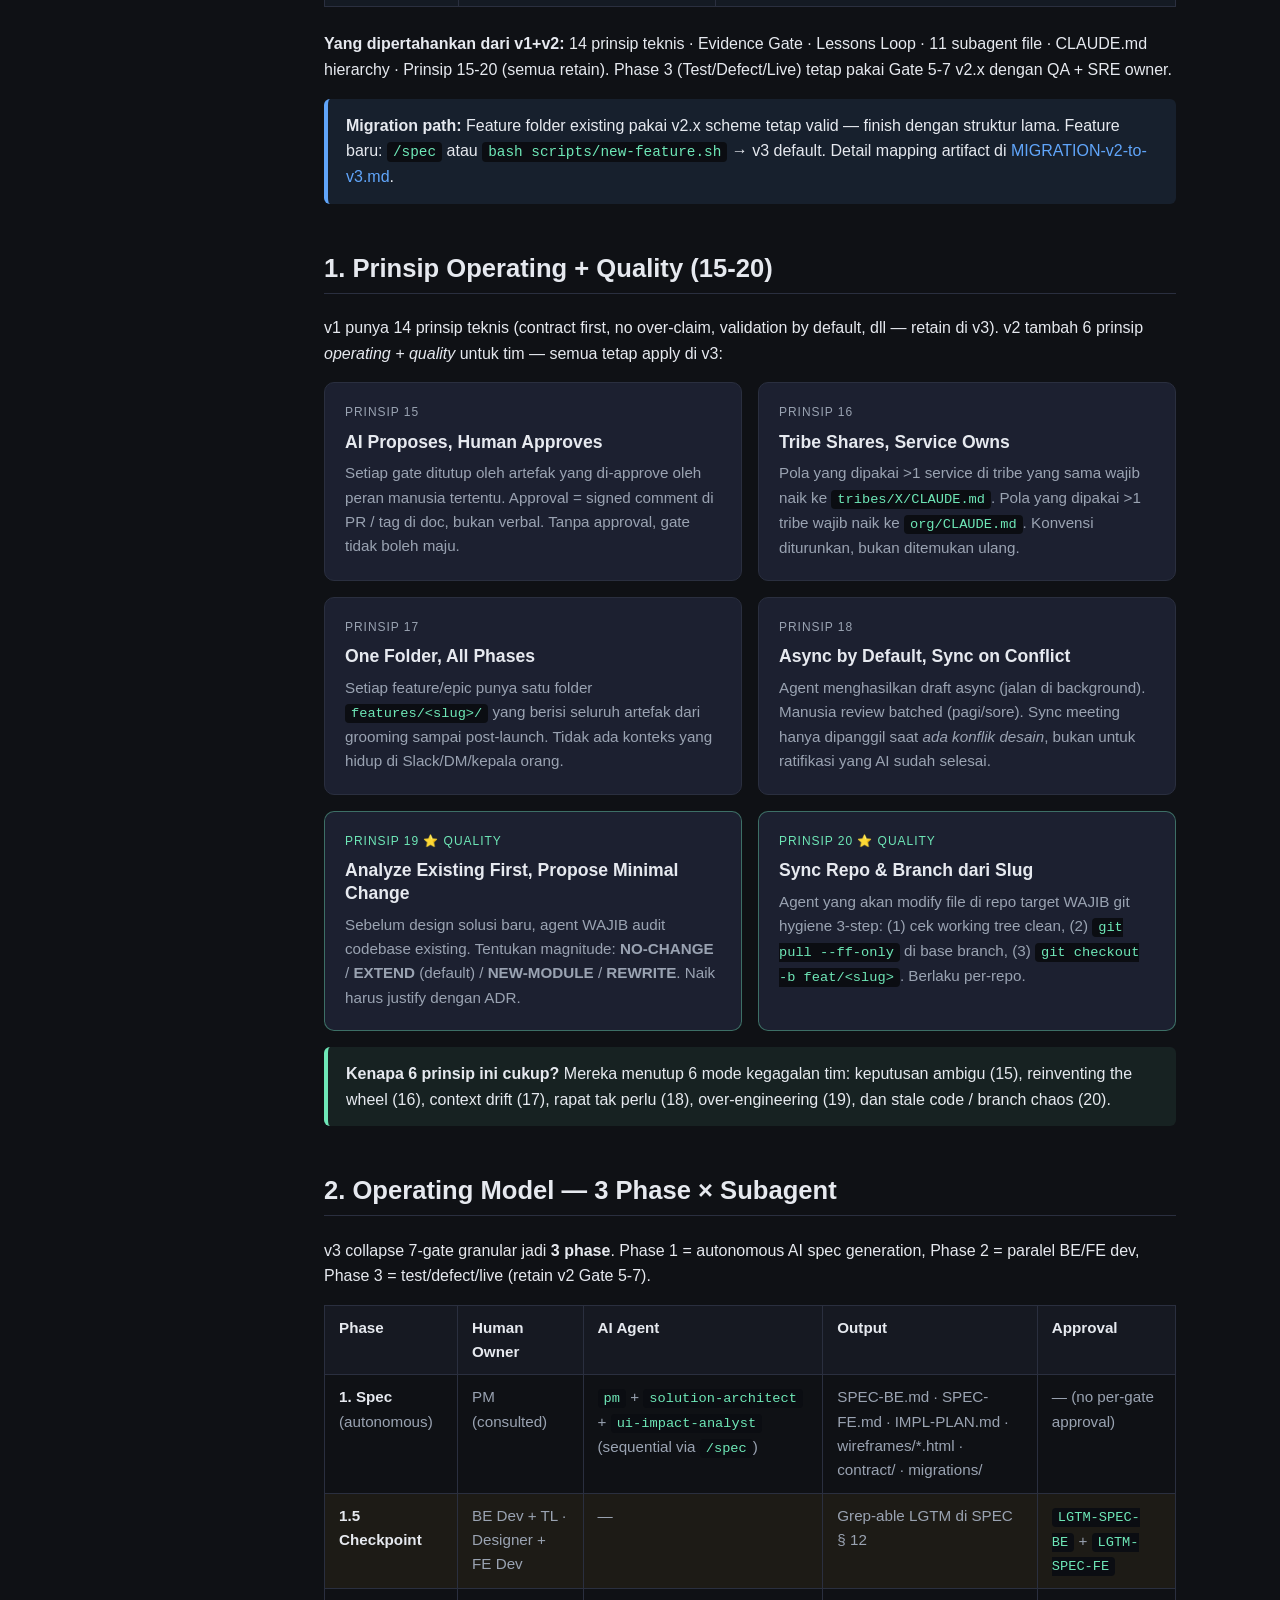
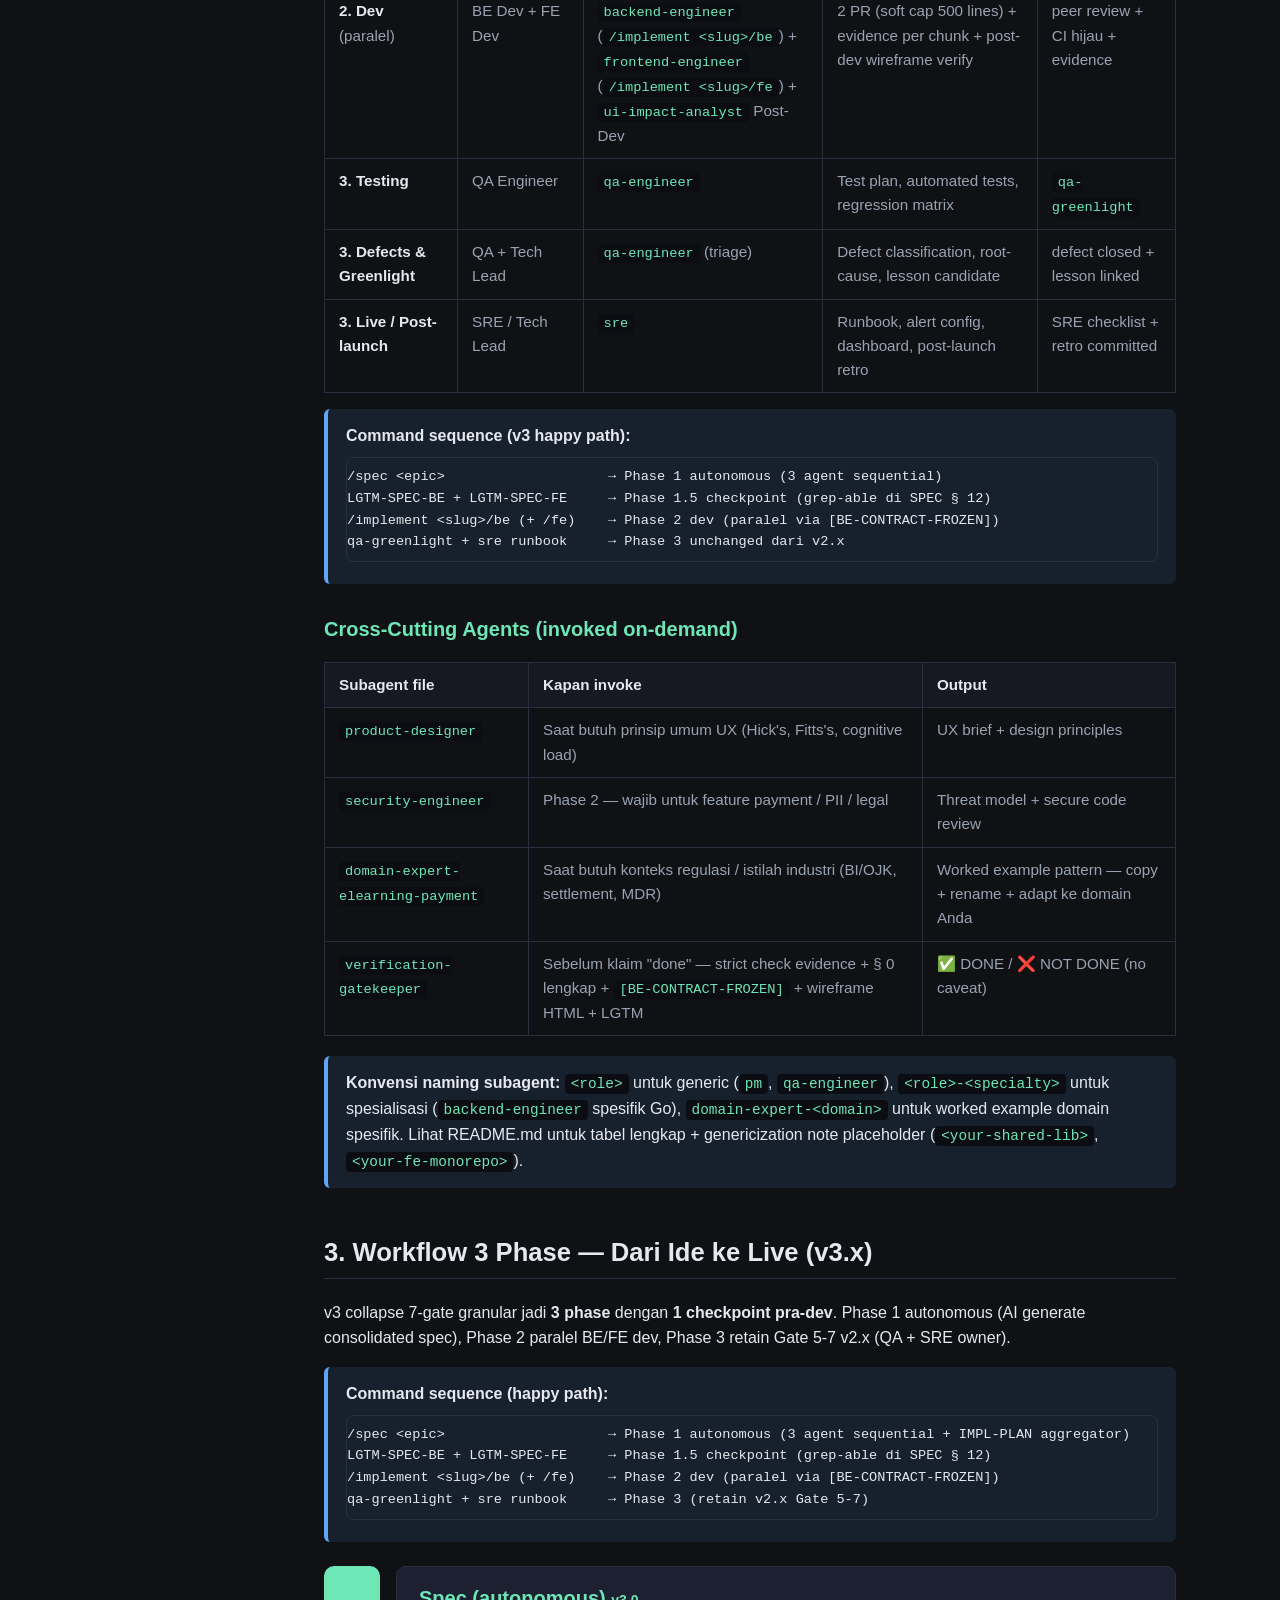
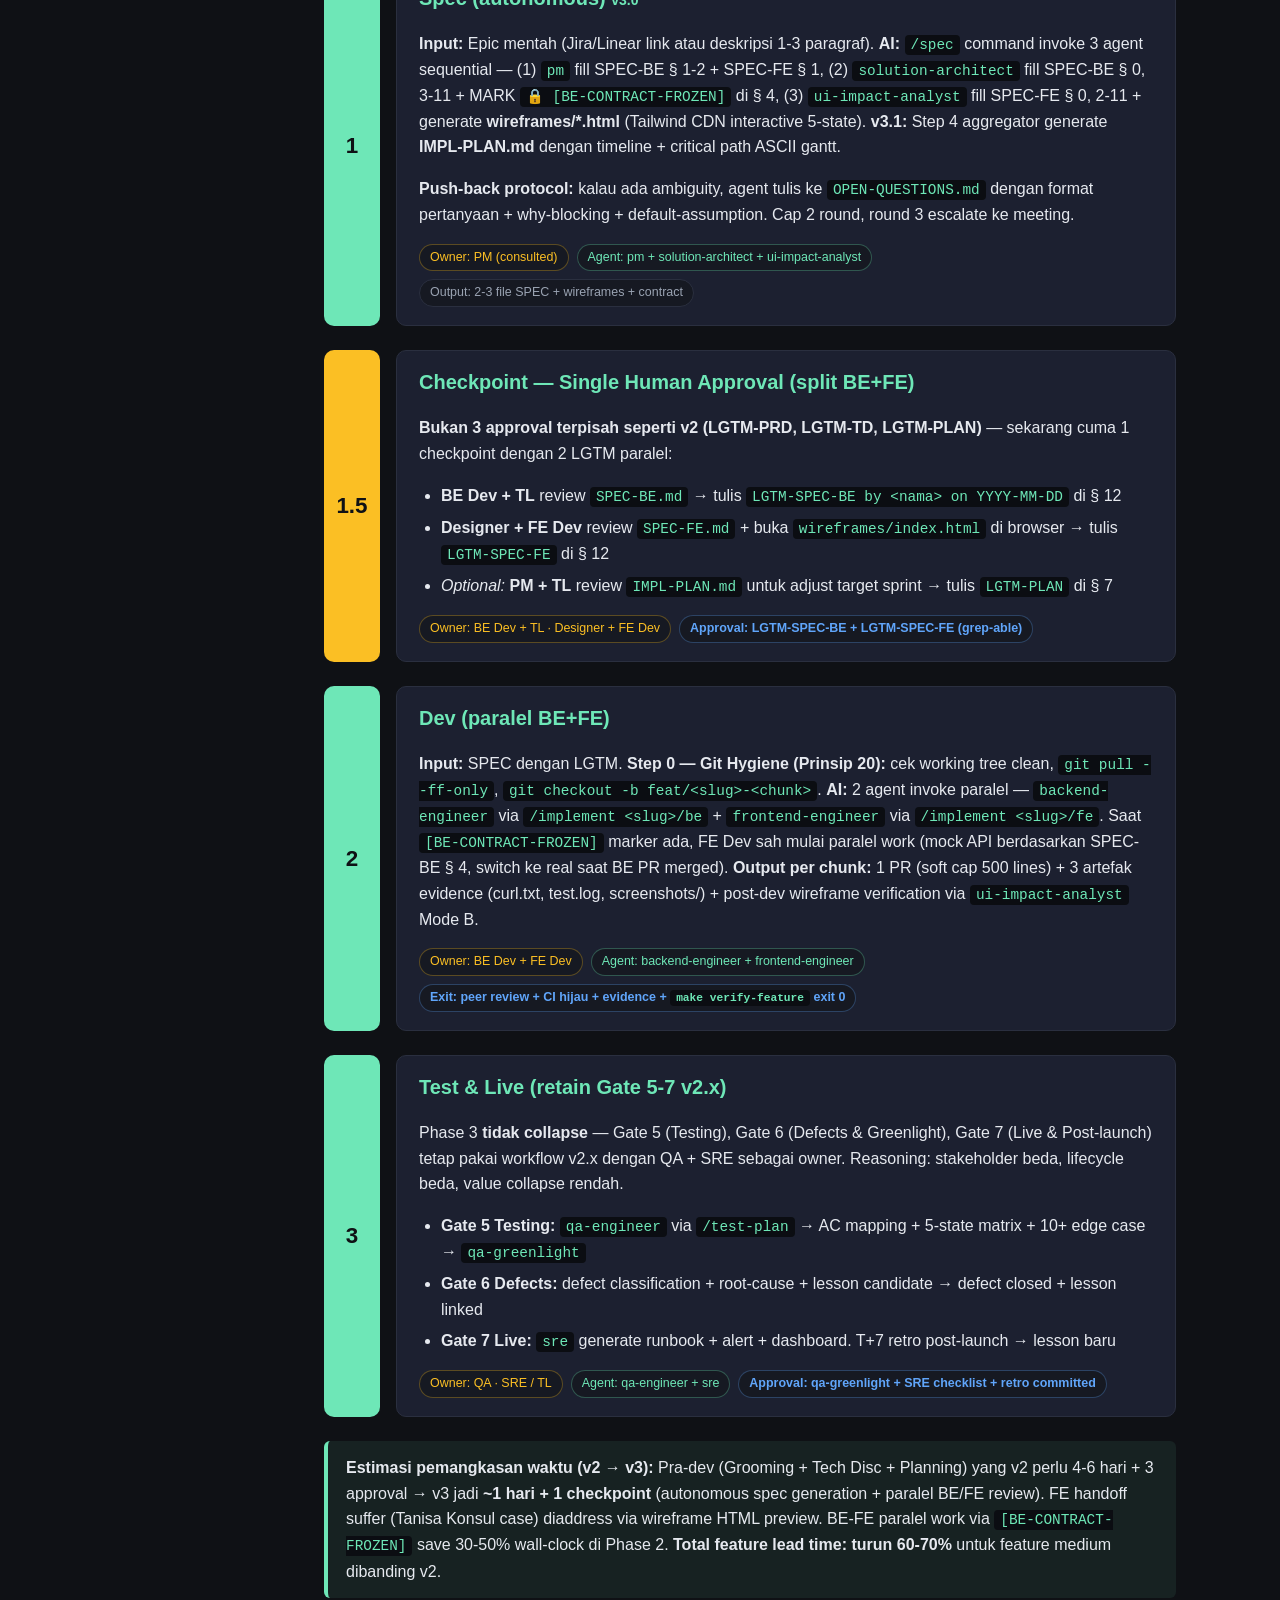
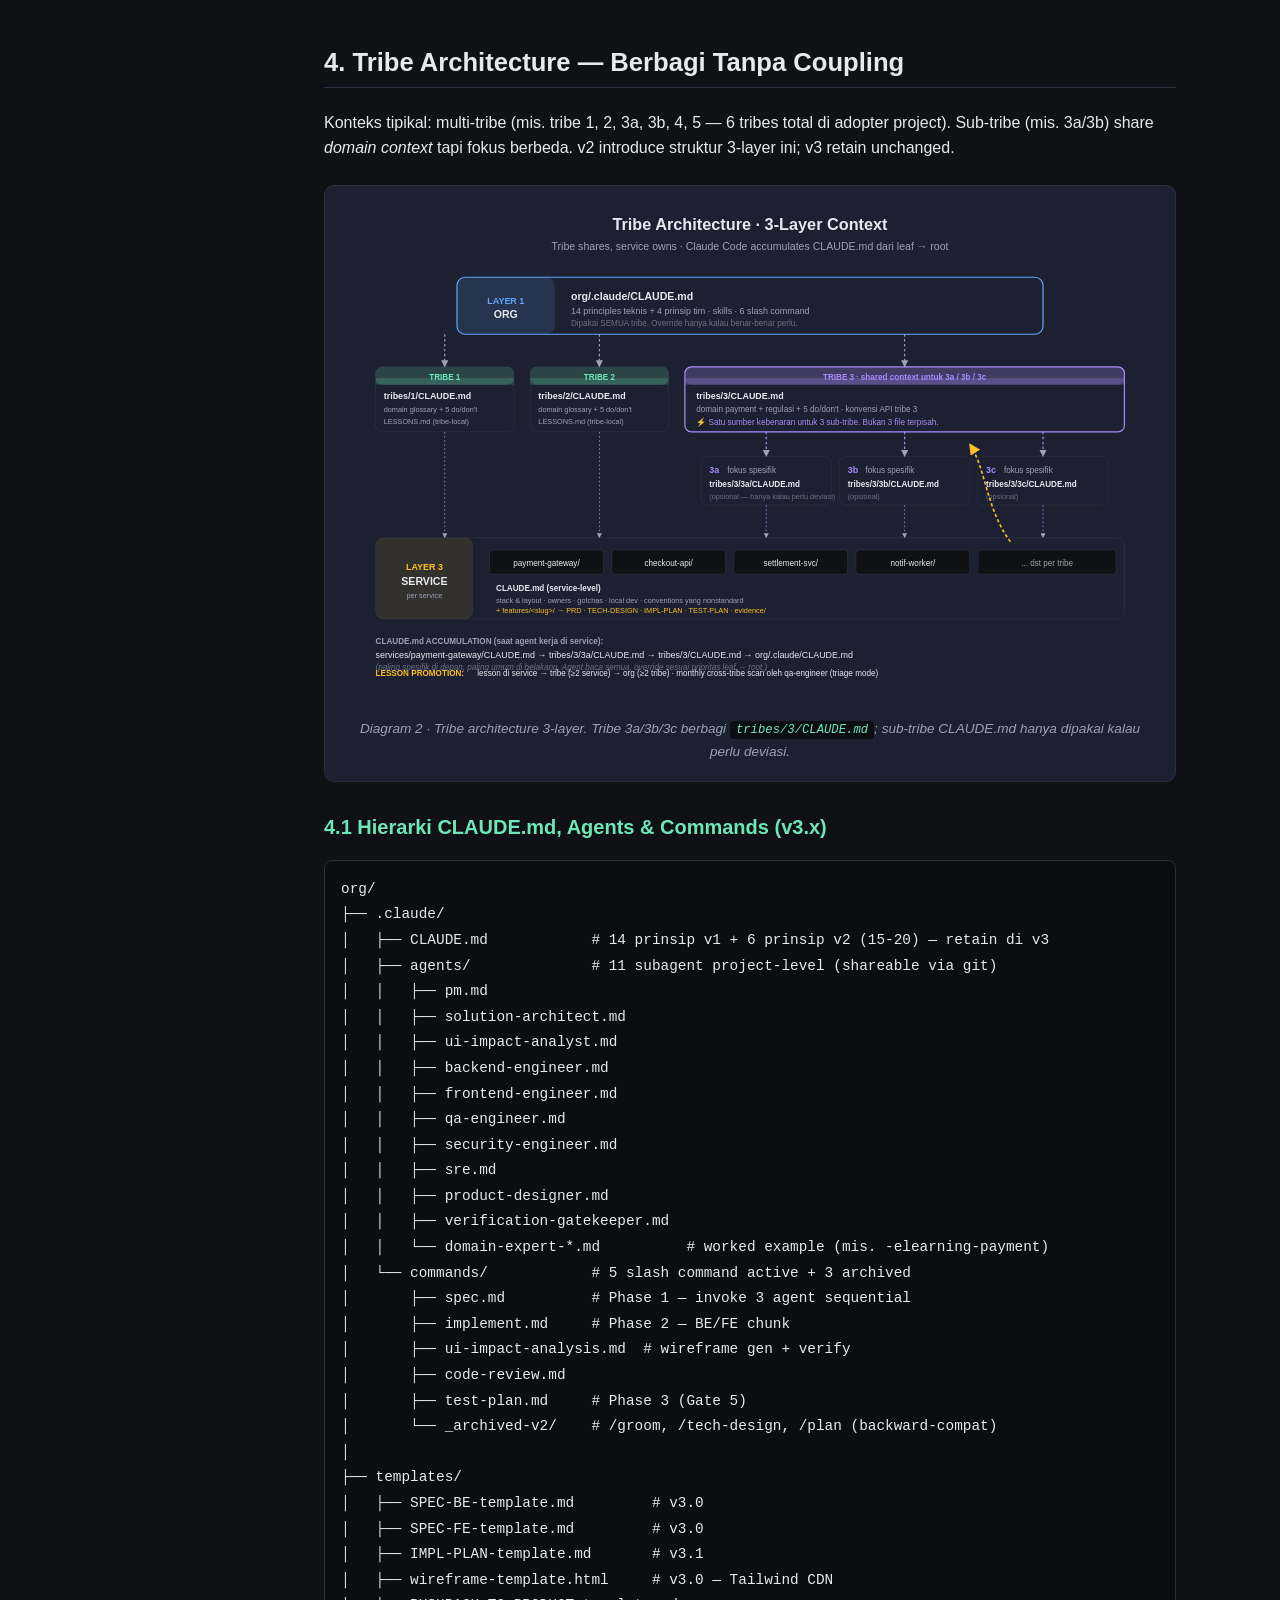
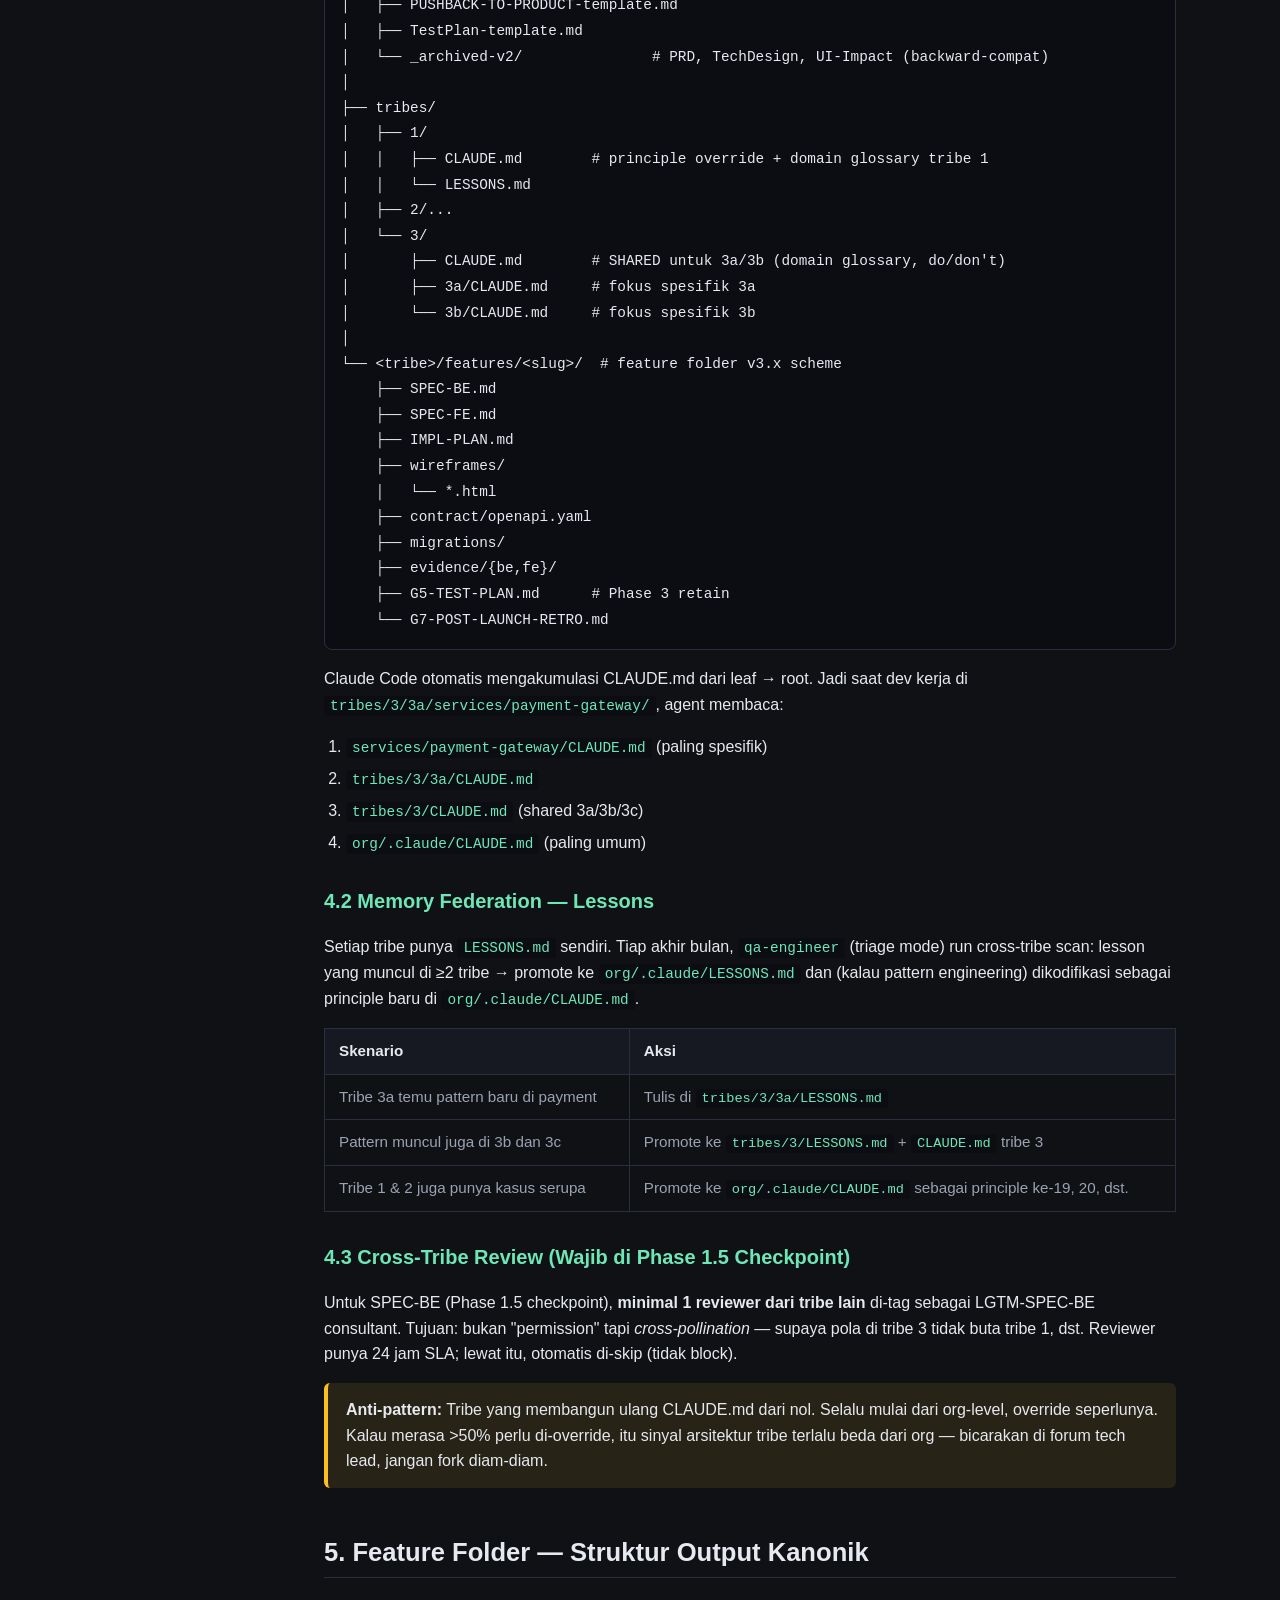
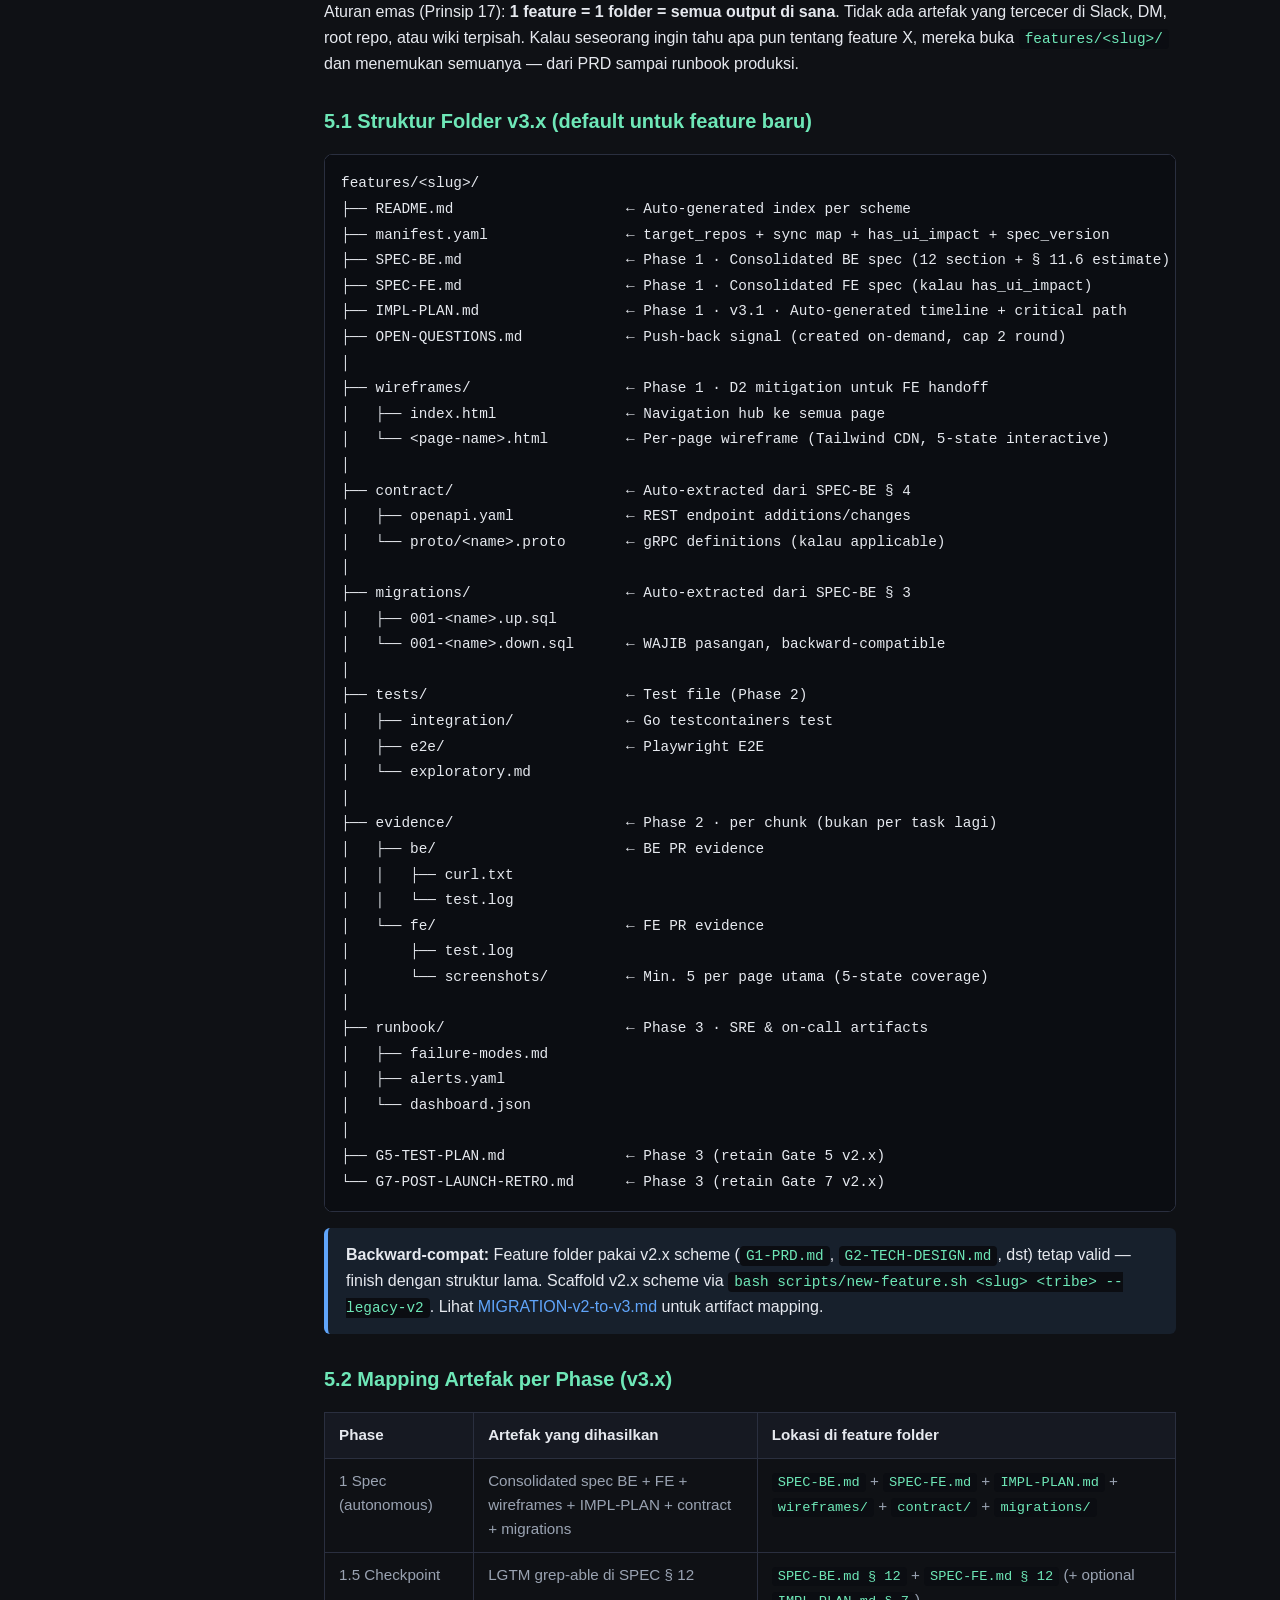
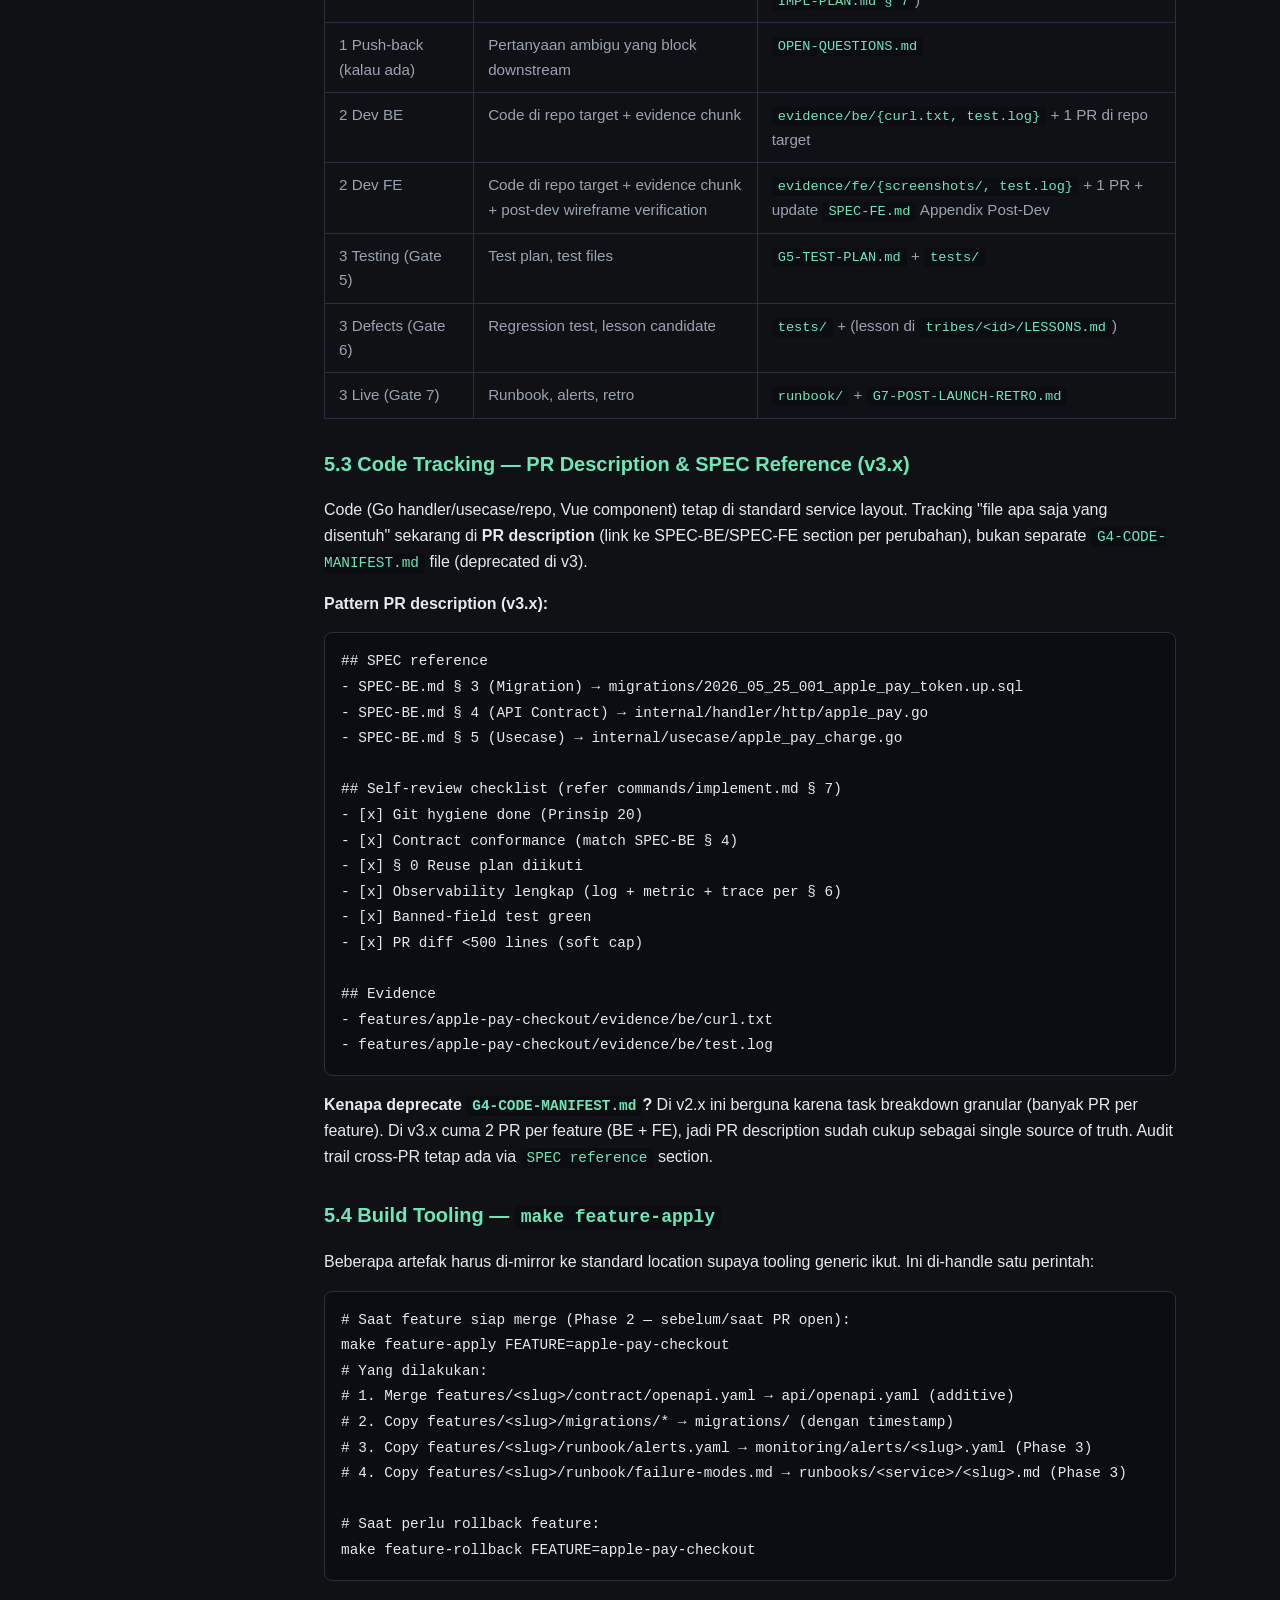
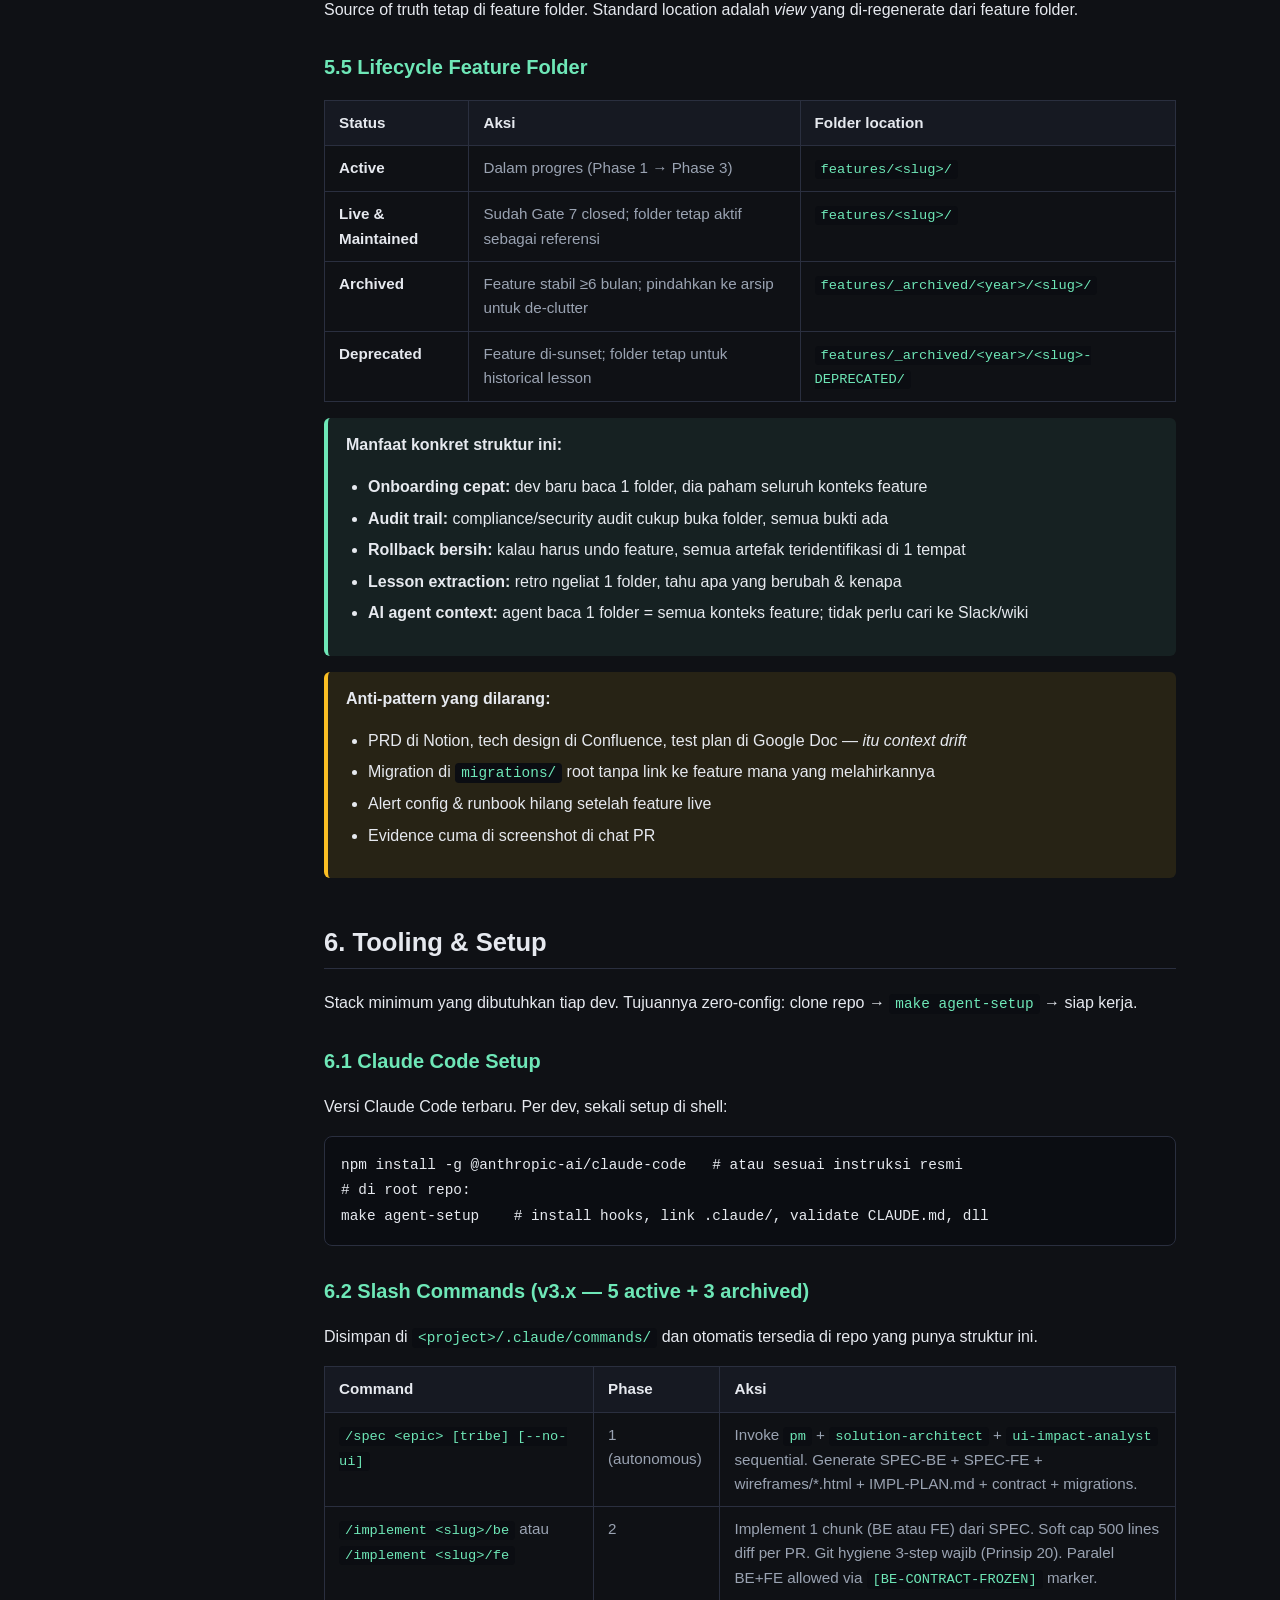
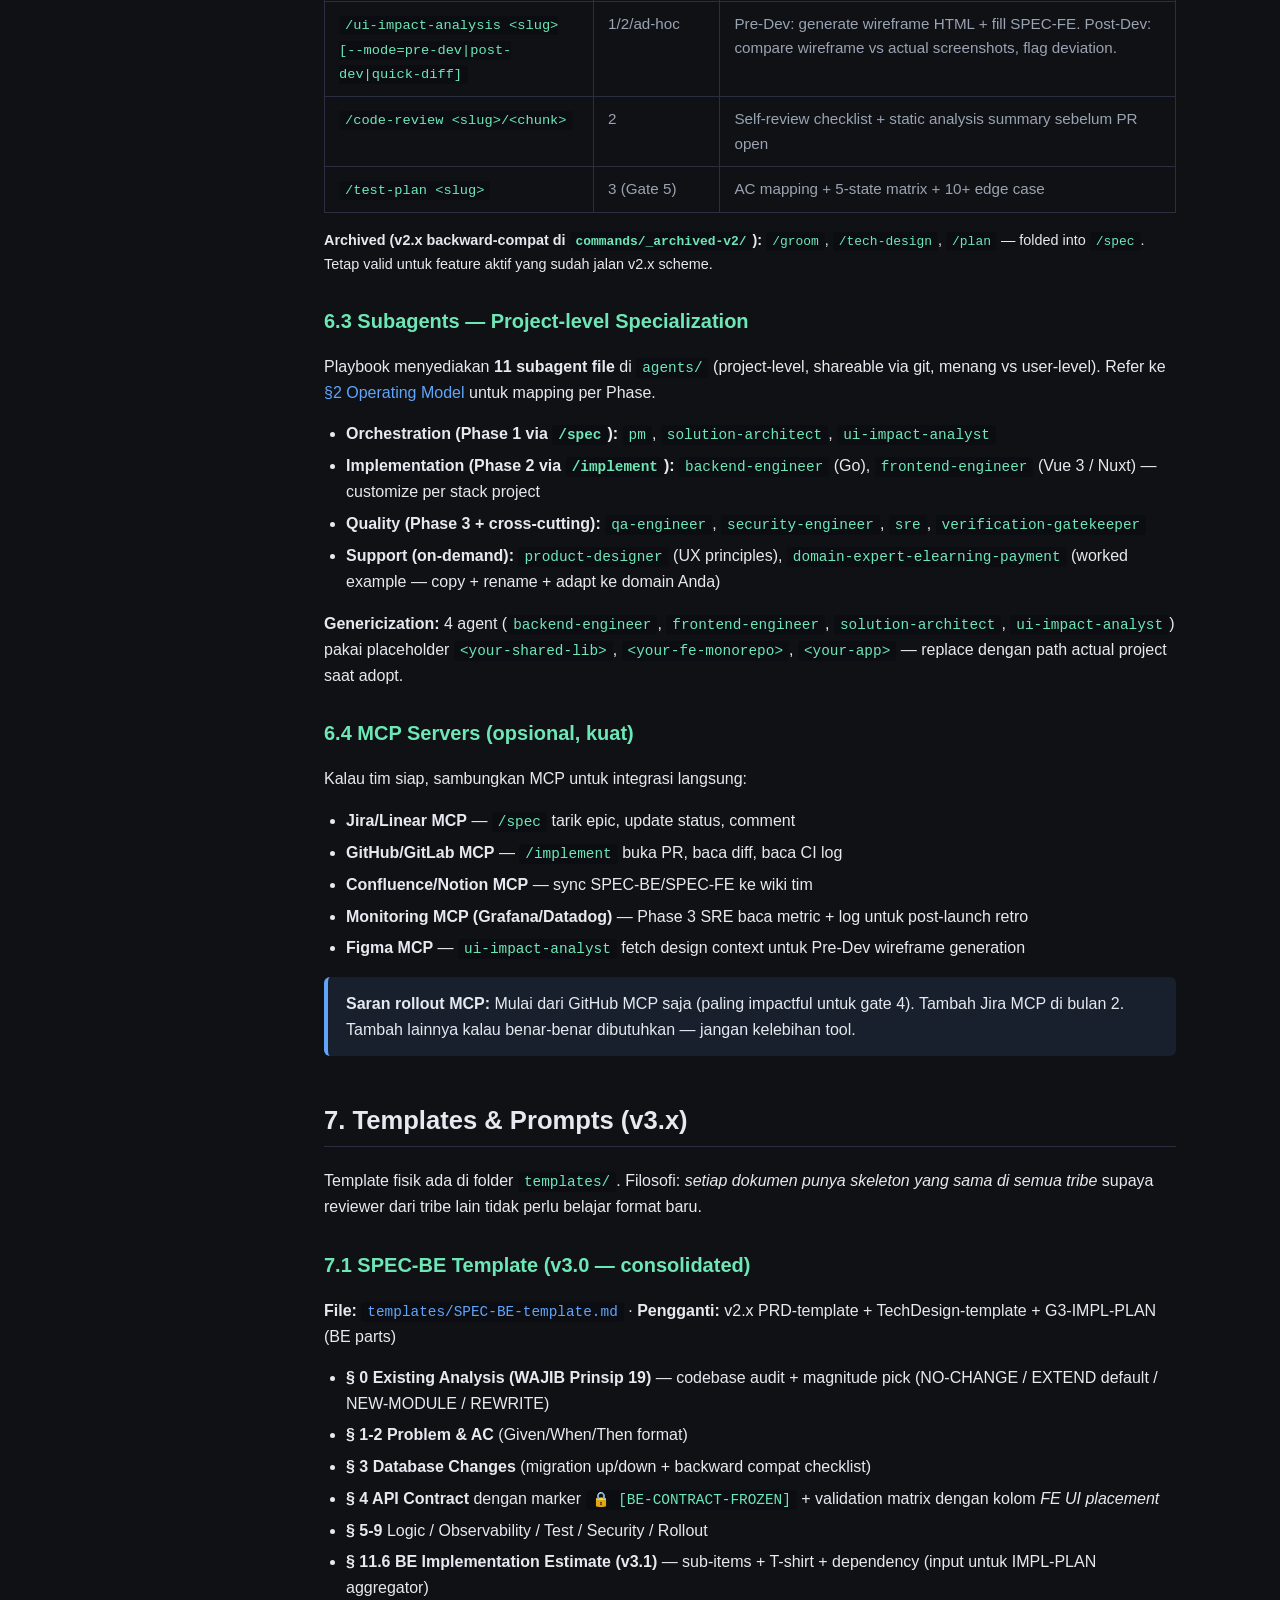
==== commit 96a99edf: "docs(index.html): full cleanup sections 4-10 ke v3.x (Opsi A) Address user feedback "point 4-10 masi" ====
--- a/index.html
+++ b/index.html
@@ -411,7 +411,7 @@
 
     <section id="tribe-arch">
       <h2>4. Tribe Architecture — Berbagi Tanpa Coupling</h2>
-      <p>Konteks kerja Aldhi: tribe 1, 2, 3a, 3b, 3c. Tribe 3 share <em>domain context</em> tapi fokus berbeda. v2 menjawab ini dengan struktur 3-layer.</p>
+      <p>Konteks tipikal: multi-tribe (mis. tribe 1, 2, 3a, 3b, 4, 5 — 6 tribes total di adopter project). Sub-tribe (mis. 3a/3b) share <em>domain context</em> tapi fokus berbeda. v2 introduce struktur 3-layer ini; v3 retain unchanged.</p>
 
       <div class="diagram">
         <svg viewBox="0 0 1000 620" xmlns="http://www.w3.org/2000/svg" role="img" font-family="-apple-system, BlinkMacSystemFont, 'Segoe UI', Roboto, sans-serif">
@@ -520,28 +520,44 @@
 
           <g transform="translate(40,580)">
             <text x="0" y="0" font-size="10" fill="#fbbf24" font-weight="700">LESSON PROMOTION:</text>
-            <text x="125" y="0" font-size="10" fill="#e6e9ef">lesson di service → tribe (≥2 service) → org (≥2 tribe) · monthly cross-tribe scan oleh Triage Agent</text>
+            <text x="125" y="0" font-size="10" fill="#e6e9ef">lesson di service → tribe (≥2 service) → org (≥2 tribe) · monthly cross-tribe scan oleh qa-engineer (triage mode)</text>
           </g>
         </svg>
         <div class="caption">Diagram 2 · Tribe architecture 3-layer. Tribe 3a/3b/3c berbagi <code>tribes/3/CLAUDE.md</code>; sub-tribe CLAUDE.md hanya dipakai kalau perlu deviasi.</div>
       </div>
 
-      <h3>4.1 Hierarki CLAUDE.md &amp; Skills</h3>
+      <h3>4.1 Hierarki CLAUDE.md, Agents &amp; Commands (v3.x)</h3>
       <pre><code>org/
 ├── .claude/
-│   ├── CLAUDE.md            # 14+4 principles, glossary, do/don't org-wide
-│   ├── skills/              # skill yang relevan semua tribe
-│   │   ├── golang-microservice/
-│   │   ├── vue-frontend/
-│   │   ├── grpc-contract/
-│   │   └── openapi-design/
-│   └── commands/            # slash command shared
-│       ├── groom.md
-│       ├── tech-design.md
-│       ├── plan.md
-│       ├── implement.md
-│       ├── test-plan.md
-│       └── code-review.md
+│   ├── CLAUDE.md            # 14 prinsip v1 + 6 prinsip v2 (15-20) — retain di v3
+│   ├── agents/              # 11 subagent project-level (shareable via git)
+│   │   ├── pm.md
+│   │   ├── solution-architect.md
+│   │   ├── ui-impact-analyst.md
+│   │   ├── backend-engineer.md
+│   │   ├── frontend-engineer.md
+│   │   ├── qa-engineer.md
+│   │   ├── security-engineer.md
+│   │   ├── sre.md
+│   │   ├── product-designer.md
+│   │   ├── verification-gatekeeper.md
+│   │   └── domain-expert-*.md          # worked example (mis. -elearning-payment)
+│   └── commands/            # 5 slash command active + 3 archived
+│       ├── spec.md          # Phase 1 — invoke 3 agent sequential
+│       ├── implement.md     # Phase 2 — BE/FE chunk
+│       ├── ui-impact-analysis.md  # wireframe gen + verify
+│       ├── code-review.md
+│       ├── test-plan.md     # Phase 3 (Gate 5)
+│       └── _archived-v2/    # /groom, /tech-design, /plan (backward-compat)
+│
+├── templates/
+│   ├── SPEC-BE-template.md         # v3.0
+│   ├── SPEC-FE-template.md         # v3.0
+│   ├── IMPL-PLAN-template.md       # v3.1
+│   ├── wireframe-template.html     # v3.0 — Tailwind CDN
+│   ├── PUSHBACK-TO-PRODUCT-template.md
+│   ├── TestPlan-template.md
+│   └── _archived-v2/               # PRD, TechDesign, UI-Impact (backward-compat)
 │
 ├── tribes/
 │   ├── 1/
@@ -549,24 +565,21 @@
 │   │   └── LESSONS.md
 │   ├── 2/...
 │   └── 3/
-│       ├── CLAUDE.md        # SHARED untuk 3a/3b/3c (domain payment, regulasi, dsb)
-│       ├── 3a/
-│       │   ├── CLAUDE.md    # fokus spesifik 3a
-│       │   └── services/
-│       ├── 3b/...
-│       └── 3c/...
+│       ├── CLAUDE.md        # SHARED untuk 3a/3b (domain glossary, do/don't)
+│       ├── 3a/CLAUDE.md     # fokus spesifik 3a
+│       └── 3b/CLAUDE.md     # fokus spesifik 3b
 │
-└── services/
-    └── &lt;service-name&gt;/
-        ├── CLAUDE.md        # quirk &amp; convention service
-        ├── features/
-        │   └── &lt;feature-slug&gt;/
-        │       ├── G1-PRD.md
-        │       ├── G2-TECH-DESIGN.md
-        │       ├── G3-IMPL-PLAN.md
-        │       ├── G5-TEST-PLAN.md
-        │       └── evidence/
-        └── ...
+└── &lt;tribe&gt;/features/&lt;slug&gt;/  # feature folder v3.x scheme
+    ├── SPEC-BE.md
+    ├── SPEC-FE.md
+    ├── IMPL-PLAN.md
+    ├── wireframes/
+    │   └── *.html
+    ├── contract/openapi.yaml
+    ├── migrations/
+    ├── evidence/{be,fe}/
+    ├── G5-TEST-PLAN.md      # Phase 3 retain
+    └── G7-POST-LAUNCH-RETRO.md
 </code></pre>
 
       <p>Claude Code otomatis mengakumulasi CLAUDE.md dari leaf → root. Jadi saat dev kerja di <code>tribes/3/3a/services/payment-gateway/</code>, agent membaca:</p>
@@ -578,7 +591,7 @@
       </ol>
 
       <h3>4.2 Memory Federation — Lessons</h3>
-      <p>Setiap tribe punya <code>LESSONS.md</code> sendiri. Tiap akhir bulan, Triage Agent run cross-tribe scan: lesson yang muncul di ≥2 tribe → promote ke <code>org/.claude/LESSONS.md</code> dan (kalau pattern engineering) dikodifikasi sebagai principle baru di <code>org/.claude/CLAUDE.md</code>.</p>
+      <p>Setiap tribe punya <code>LESSONS.md</code> sendiri. Tiap akhir bulan, <code>qa-engineer</code> (triage mode) run cross-tribe scan: lesson yang muncul di ≥2 tribe → promote ke <code>org/.claude/LESSONS.md</code> dan (kalau pattern engineering) dikodifikasi sebagai principle baru di <code>org/.claude/CLAUDE.md</code>.</p>
 
       <table>
         <tr><th>Skenario</th><th>Aksi</th></tr>
@@ -587,8 +600,8 @@
         <tr><td>Tribe 1 &amp; 2 juga punya kasus serupa</td><td>Promote ke <code>org/.claude/CLAUDE.md</code> sebagai principle ke-19, 20, dst.</td></tr>
       </table>
 
-      <h3>4.3 Cross-Tribe Review (Wajib di Gate 2)</h3>
-      <p>Untuk tech design (Gate 2), <strong>minimal 1 reviewer dari tribe lain</strong>. Tujuan: bukan "permission" tapi <em>cross-pollination</em> — supaya pola di tribe 3 tidak buta tribe 1, dst. Reviewer punya 24 jam SLA; lewat itu, otomatis di-skip (tidak block).</p>
+      <h3>4.3 Cross-Tribe Review (Wajib di Phase 1.5 Checkpoint)</h3>
+      <p>Untuk SPEC-BE (Phase 1.5 checkpoint), <strong>minimal 1 reviewer dari tribe lain</strong> di-tag sebagai LGTM-SPEC-BE consultant. Tujuan: bukan "permission" tapi <em>cross-pollination</em> — supaya pola di tribe 3 tidak buta tribe 1, dst. Reviewer punya 24 jam SLA; lewat itu, otomatis di-skip (tidak block).</p>
 
       <div class="callout warn">
         <strong>Anti-pattern:</strong> Tribe yang membangun ulang CLAUDE.md dari nol. Selalu mulai dari org-level, override seperlunya. Kalau merasa &gt;50% perlu di-override, itu sinyal arsitektur tribe terlalu beda dari org — bicarakan di forum tech lead, jangan fork diam-diam.
@@ -599,95 +612,98 @@
       <h2>5. Feature Folder — Struktur Output Kanonik</h2>
       <p>Aturan emas (Prinsip 17): <strong>1 feature = 1 folder = semua output di sana</strong>. Tidak ada artefak yang tercecer di Slack, DM, root repo, atau wiki terpisah. Kalau seseorang ingin tahu apa pun tentang feature X, mereka buka <code>features/&lt;slug&gt;/</code> dan menemukan semuanya — dari PRD sampai runbook produksi.</p>
 
-      <h3>5.1 Struktur Folder Lengkap (v2.1 — Gate-based naming)</h3>
+      <h3>5.1 Struktur Folder v3.x (default untuk feature baru)</h3>
 <pre><code>features/&lt;slug&gt;/
-├── README.md                    ← Auto-generated index, link ke semua artefak
-├── manifest.yaml                ← target_repos + sync map + has_ui_impact flag (NEW v2.1)
-├── G1-PRD.md                       ← Gate 1 · Problem + user stories + AC + § 5 UI Vision
-├── G1-UI-IMPACT.md                 ← Gate 1 (Pre-Dev) + Gate 4 (Post-Dev) + agent analysis (NEW v2.1)
-├── G2-TECH-DESIGN.md               ← Gate 2 · § 0 Existing Analysis + Decision + sequence + risk
-├── G3-IMPL-PLAN.md                 ← Gate 3 · Task list + dependency graph
-├── G5-TEST-PLAN.md                 ← Gate 5 (mulai Gate 3) · Test matrix + edge case
-├── G7-POST-LAUNCH-RETRO.md         ← Gate 7 · T+7 retro + lessons extracted
-├── PUSHBACK-TO-PRODUCT.md          ← Opsional · gap analysis kalau adopt PRD eksternal (NEW v2.1)
+├── README.md                    ← Auto-generated index per scheme
+├── manifest.yaml                ← target_repos + sync map + has_ui_impact + spec_version
+├── SPEC-BE.md                   ← Phase 1 · Consolidated BE spec (12 section + § 11.6 estimate)
+├── SPEC-FE.md                   ← Phase 1 · Consolidated FE spec (kalau has_ui_impact)
+├── IMPL-PLAN.md                 ← Phase 1 · v3.1 · Auto-generated timeline + critical path
+├── OPEN-QUESTIONS.md            ← Push-back signal (created on-demand, cap 2 round)
 │
-├── decisions/                   ← ADR per keputusan besar (pisah dari TD kalau perlu)
-│   └── ADR-001-&lt;judul&gt;.md
+├── wireframes/                  ← Phase 1 · D2 mitigation untuk FE handoff
+│   ├── index.html               ← Navigation hub ke semua page
+│   └── &lt;page-name&gt;.html         ← Per-page wireframe (Tailwind CDN, 5-state interactive)
 │
-├── contract/                    ← API contract khusus feature ini
+├── contract/                    ← Auto-extracted dari SPEC-BE § 4
 │   ├── openapi.yaml             ← REST endpoint additions/changes
-│   └── proto/
-│       └── &lt;name&gt;.proto         ← gRPC definitions
+│   └── proto/&lt;name&gt;.proto       ← gRPC definitions (kalau applicable)
 │
-├── migrations/                  ← DB migration scoped ke feature ini
+├── migrations/                  ← Auto-extracted dari SPEC-BE § 3
 │   ├── 001-&lt;name&gt;.up.sql
 │   └── 001-&lt;name&gt;.down.sql      ← WAJIB pasangan, backward-compatible
 │
-├── tests/                       ← Test file yang lahir bersama feature
+├── tests/                       ← Test file (Phase 2)
 │   ├── integration/             ← Go testcontainers test
 │   ├── e2e/                     ← Playwright E2E
-│   └── exploratory.md           ← Manual exploratory scenario
+│   └── exploratory.md
 │
-├── runbook/                     ← SRE &amp; on-call artifacts (Gate 7)
-│   ├── failure-modes.md         ← Top 3-5 failure: symptom → check → mitigation
-│   ├── alerts.yaml              ← Alert config (Grafana / Datadog)
-│   └── dashboard.json           ← Dashboard panel definition
+├── evidence/                    ← Phase 2 · per chunk (bukan per task lagi)
+│   ├── be/                      ← BE PR evidence
+│   │   ├── curl.txt
+│   │   └── test.log
+│   └── fe/                      ← FE PR evidence
+│       ├── test.log
+│       └── screenshots/         ← Min. 5 per page utama (5-state coverage)
 │
-├── evidence/                    ← Bukti per task (Gate 4)
-│   └── &lt;task-id&gt;/
-│       ├── curl.txt             ← Request/response endpoint
-│       ├── test.log             ← Output test run
-│       └── screenshots/         ← Min. 3 kalau UI change
+├── runbook/                     ← Phase 3 · SRE &amp; on-call artifacts
+│   ├── failure-modes.md
+│   ├── alerts.yaml
+│   └── dashboard.json
 │
-└── G4-CODE-MANIFEST.md             ← Pointer ke file CODE di service layout
-                                    (karena Go module butuh standard layout)
+├── G5-TEST-PLAN.md              ← Phase 3 (retain Gate 5 v2.x)
+└── G7-POST-LAUNCH-RETRO.md      ← Phase 3 (retain Gate 7 v2.x)
 </code></pre>
 
-      <h3>5.2 Mapping Artefak per Gate</h3>
+      <div class="callout">
+        <strong>Backward-compat:</strong> Feature folder pakai v2.x scheme (<code>G1-PRD.md</code>, <code>G2-TECH-DESIGN.md</code>, dst) tetap valid — finish dengan struktur lama. Scaffold v2.x scheme via <code>bash scripts/new-feature.sh &lt;slug&gt; &lt;tribe&gt; --legacy-v2</code>. Lihat <a href="MIGRATION-v2-to-v3.md">MIGRATION-v2-to-v3.md</a> untuk artifact mapping.
+      </div>
+
+      <h3>5.2 Mapping Artefak per Phase (v3.x)</h3>
       <table>
-        <tr><th>Gate</th><th>Artefak yang dihasilkan</th><th>Lokasi di feature folder</th></tr>
-        <tr><td>1 Grooming</td><td>PRD + <strong>UI Impact Pre-Dev (v2.1)</strong></td><td><code>G1-PRD.md</code> + <code>G1-UI-IMPACT.md</code></td></tr>
-        <tr><td>2 Tech Disc.</td><td>Tech design (+ <strong>§ 0 Existing Analysis</strong>), ADR, API contract, migration plan</td><td><code>G2-TECH-DESIGN.md</code> · <code>decisions/</code> · <code>contract/</code> · <code>migrations/</code></td></tr>
-        <tr><td>3 Planning</td><td>Impl plan, task breakdown</td><td><code>G3-IMPL-PLAN.md</code></td></tr>
-        <tr><td>4 Development</td><td>Evidence per task + <strong>UI Impact Post-Dev (v2.1)</strong></td><td><code>evidence/&lt;task-id&gt;/</code> + update <code>G4-CODE-MANIFEST.md</code> + <code>G1-UI-IMPACT.md</code> Section 2-3</td></tr>
-        <tr><td>5 Testing</td><td>Test plan, test files</td><td><code>G5-TEST-PLAN.md</code> · <code>tests/</code></td></tr>
-        <tr><td>6 Defects</td><td>Regression test, lesson candidate</td><td><code>tests/</code> + (lesson di <code>tribes/&lt;id&gt;/LESSONS.md</code>)</td></tr>
-        <tr><td>7 Live</td><td>Runbook, alerts, retro</td><td><code>runbook/</code> · <code>G7-POST-LAUNCH-RETRO.md</code></td></tr>
+        <tr><th>Phase</th><th>Artefak yang dihasilkan</th><th>Lokasi di feature folder</th></tr>
+        <tr><td>1 Spec (autonomous)</td><td>Consolidated spec BE + FE + wireframes + IMPL-PLAN + contract + migrations</td><td><code>SPEC-BE.md</code> + <code>SPEC-FE.md</code> + <code>IMPL-PLAN.md</code> + <code>wireframes/</code> + <code>contract/</code> + <code>migrations/</code></td></tr>
+        <tr><td>1.5 Checkpoint</td><td>LGTM grep-able di SPEC § 12</td><td><code>SPEC-BE.md § 12</code> + <code>SPEC-FE.md § 12</code> (+ optional <code>IMPL-PLAN.md § 7</code>)</td></tr>
+        <tr><td>1 Push-back (kalau ada)</td><td>Pertanyaan ambigu yang block downstream</td><td><code>OPEN-QUESTIONS.md</code></td></tr>
+        <tr><td>2 Dev BE</td><td>Code di repo target + evidence chunk</td><td><code>evidence/be/{curl.txt, test.log}</code> + 1 PR di repo target</td></tr>
+        <tr><td>2 Dev FE</td><td>Code di repo target + evidence chunk + post-dev wireframe verification</td><td><code>evidence/fe/{screenshots/, test.log}</code> + 1 PR + update <code>SPEC-FE.md</code> Appendix Post-Dev</td></tr>
+        <tr><td>3 Testing (Gate 5)</td><td>Test plan, test files</td><td><code>G5-TEST-PLAN.md</code> + <code>tests/</code></td></tr>
+        <tr><td>3 Defects (Gate 6)</td><td>Regression test, lesson candidate</td><td><code>tests/</code> + (lesson di <code>tribes/&lt;id&gt;/LESSONS.md</code>)</td></tr>
+        <tr><td>3 Live (Gate 7)</td><td>Runbook, alerts, retro</td><td><code>runbook/</code> + <code>G7-POST-LAUNCH-RETRO.md</code></td></tr>
       </table>
 
-      <h3>5.3 Code Manifest — Kenapa Ada?</h3>
-      <p>Code (Go handler/usecase/repo, Vue component) tetap harus di standard service layout — bukan di feature folder — karena Go module &amp; bundler perlu layout standar. Tapi tetap harus bisa ditemukan dari feature folder.</p>
-      <p><strong>Solusi:</strong> <code>features/&lt;slug&gt;/G4-CODE-MANIFEST.md</code> mencatat semua file code yang disentuh feature ini:</p>
-<pre><code># Code Manifest — apple-pay-checkout
-
-## Files added
-- `internal/handler/http/apple_pay.go` (Gate 4 · Task T03)
-- `internal/usecase/apple_pay_charge.go` (Gate 4 · Task T05)
-- `internal/repository/apple_pay_token.go` (Gate 4 · Task T04)
-- `web/src/components/ApplePayButton.vue` (Gate 4 · Task T07)
-
-## Files modified
-- `internal/handler/http/router.go` (route registration · Task T03)
-- `api/openapi.yaml` (← di-generate dari `features/apple-pay-checkout/contract/openapi.yaml`)
-
-## Migrations applied
-- `migrations/2026_05_12_001_apple_pay_token.up.sql` (← copy dari feature folder)
-
-## Standard locations updated (auto via `make feature-apply`)
-- `monitoring/alerts/apple_pay_checkout.yaml`
-- `runbooks/payment/apple-pay-checkout.md`
+      <h3>5.3 Code Tracking — PR Description &amp; SPEC Reference (v3.x)</h3>
+      <p>Code (Go handler/usecase/repo, Vue component) tetap di standard service layout. Tracking "file apa saja yang disentuh" sekarang di <strong>PR description</strong> (link ke SPEC-BE/SPEC-FE section per perubahan), bukan separate <code>G4-CODE-MANIFEST.md</code> file (deprecated di v3).</p>
+      <p><strong>Pattern PR description (v3.x):</strong></p>
+<pre><code>## SPEC reference
+- SPEC-BE.md § 3 (Migration) → migrations/2026_05_25_001_apple_pay_token.up.sql
+- SPEC-BE.md § 4 (API Contract) → internal/handler/http/apple_pay.go
+- SPEC-BE.md § 5 (Usecase) → internal/usecase/apple_pay_charge.go
+
+## Self-review checklist (refer commands/implement.md § 7)
+- [x] Git hygiene done (Prinsip 20)
+- [x] Contract conformance (match SPEC-BE § 4)
+- [x] § 0 Reuse plan diikuti
+- [x] Observability lengkap (log + metric + trace per § 6)
+- [x] Banned-field test green
+- [x] PR diff &lt;500 lines (soft cap)
+
+## Evidence
+- features/apple-pay-checkout/evidence/be/curl.txt
+- features/apple-pay-checkout/evidence/be/test.log
 </code></pre>
+
+      <p><strong>Kenapa deprecate <code>G4-CODE-MANIFEST.md</code>?</strong> Di v2.x ini berguna karena task breakdown granular (banyak PR per feature). Di v3.x cuma 2 PR per feature (BE + FE), jadi PR description sudah cukup sebagai single source of truth. Audit trail cross-PR tetap ada via <code>SPEC reference</code> section.</p>
 
       <h3>5.4 Build Tooling — <code>make feature-apply</code></h3>
       <p>Beberapa artefak harus di-mirror ke standard location supaya tooling generic ikut. Ini di-handle satu perintah:</p>
-<pre><code># Saat feature siap merge (Gate 4):
+<pre><code># Saat feature siap merge (Phase 2 — sebelum/saat PR open):
 make feature-apply FEATURE=apple-pay-checkout
 # Yang dilakukan:
 # 1. Merge features/&lt;slug&gt;/contract/openapi.yaml → api/openapi.yaml (additive)
 # 2. Copy features/&lt;slug&gt;/migrations/* → migrations/ (dengan timestamp)
-# 3. Copy features/&lt;slug&gt;/runbook/alerts.yaml → monitoring/alerts/&lt;slug&gt;.yaml
-# 4. Copy features/&lt;slug&gt;/runbook/failure-modes.md → runbooks/&lt;service&gt;/&lt;slug&gt;.md
-# 5. Update G4-CODE-MANIFEST.md dengan timestamp
+# 3. Copy features/&lt;slug&gt;/runbook/alerts.yaml → monitoring/alerts/&lt;slug&gt;.yaml (Phase 3)
+# 4. Copy features/&lt;slug&gt;/runbook/failure-modes.md → runbooks/&lt;service&gt;/&lt;slug&gt;.md (Phase 3)
 
 # Saat perlu rollback feature:
 make feature-rollback FEATURE=apple-pay-checkout
@@ -697,7 +713,7 @@
       <h3>5.5 Lifecycle Feature Folder</h3>
       <table>
         <tr><th>Status</th><th>Aksi</th><th>Folder location</th></tr>
-        <tr><td><strong>Active</strong></td><td>Dalam progres (Gate 1-7)</td><td><code>features/&lt;slug&gt;/</code></td></tr>
+        <tr><td><strong>Active</strong></td><td>Dalam progres (Phase 1 → Phase 3)</td><td><code>features/&lt;slug&gt;/</code></td></tr>
         <tr><td><strong>Live &amp; Maintained</strong></td><td>Sudah Gate 7 closed; folder tetap aktif sebagai referensi</td><td><code>features/&lt;slug&gt;/</code></td></tr>
         <tr><td><strong>Archived</strong></td><td>Feature stabil ≥6 bulan; pindahkan ke arsip untuk de-clutter</td><td><code>features/_archived/&lt;year&gt;/&lt;slug&gt;/</code></td></tr>
         <tr><td><strong>Deprecated</strong></td><td>Feature di-sunset; folder tetap untuk historical lesson</td><td><code>features/_archived/&lt;year&gt;/&lt;slug&gt;-DEPRECATED/</code></td></tr>
@@ -736,39 +752,40 @@
 make agent-setup    # install hooks, link .claude/, validate CLAUDE.md, dll
 </code></pre>
 
-      <h3>6.2 Slash Commands (per fase)</h3>
-      <p>Disimpan di <code>org/.claude/commands/</code> dan otomatis tersedia di semua repo yang ikut struktur ini.</p>
+      <h3>6.2 Slash Commands (v3.x — 5 active + 3 archived)</h3>
+      <p>Disimpan di <code>&lt;project&gt;/.claude/commands/</code> dan otomatis tersedia di repo yang punya struktur ini.</p>
 
       <table>
-        <tr><th>Command</th><th>Fase</th><th>Aksi</th></tr>
-        <tr><td><code>/groom &lt;jira-id&gt;</code></td><td>1</td><td>Tarik epic, generate PRD draft + open questions</td></tr>
-        <tr><td><code>/tech-design &lt;feature-slug&gt;</code></td><td>2</td><td>Generate tech design + ADR + OpenAPI / proto + risk register</td></tr>
-        <tr><td><code>/plan &lt;feature-slug&gt;</code></td><td>3</td><td>Generate impl plan + task breakdown + estimate</td></tr>
-        <tr><td><code>/implement &lt;task-id&gt;</code></td><td>4</td><td>Implement task spesifik, generate code + test + evidence</td></tr>
-        <tr><td><code>/test-plan &lt;feature-slug&gt;</code></td><td>5</td><td>Generate test plan + skeleton E2E test</td></tr>
-        <tr><td><code>/code-review &lt;pr-id&gt;</code></td><td>4-6</td><td>Self-review checklist + static analysis summary</td></tr>
-        <tr><td><code>/evidence &lt;task-id&gt;</code></td><td>4</td><td>Collect &amp; format curl.txt + test.log + screenshots</td></tr>
-        <tr><td><code>/lesson "&lt;judul&gt;"</code></td><td>6-7</td><td>Tambahkan lesson ke LESSONS.md dengan format konsisten</td></tr>
+        <tr><th>Command</th><th>Phase</th><th>Aksi</th></tr>
+        <tr><td><code>/spec &lt;epic&gt; [tribe] [--no-ui]</code></td><td>1 (autonomous)</td><td>Invoke <code>pm</code> + <code>solution-architect</code> + <code>ui-impact-analyst</code> sequential. Generate SPEC-BE + SPEC-FE + wireframes/*.html + IMPL-PLAN.md + contract + migrations.</td></tr>
+        <tr><td><code>/implement &lt;slug&gt;/be</code> atau <code>/implement &lt;slug&gt;/fe</code></td><td>2</td><td>Implement 1 chunk (BE atau FE) dari SPEC. Soft cap 500 lines diff per PR. Git hygiene 3-step wajib (Prinsip 20). Paralel BE+FE allowed via <code>[BE-CONTRACT-FROZEN]</code> marker.</td></tr>
+        <tr><td><code>/ui-impact-analysis &lt;slug&gt; [--mode=pre-dev|post-dev|quick-diff]</code></td><td>1/2/ad-hoc</td><td>Pre-Dev: generate wireframe HTML + fill SPEC-FE. Post-Dev: compare wireframe vs actual screenshots, flag deviation.</td></tr>
+        <tr><td><code>/code-review &lt;slug&gt;/&lt;chunk&gt;</code></td><td>2</td><td>Self-review checklist + static analysis summary sebelum PR open</td></tr>
+        <tr><td><code>/test-plan &lt;slug&gt;</code></td><td>3 (Gate 5)</td><td>AC mapping + 5-state matrix + 10+ edge case</td></tr>
       </table>
 
-      <h3>6.3 Skills — Stack-Specific Knowledge</h3>
-      <p>Skill di-bundle di <code>org/.claude/skills/</code>. Per skill: SKILL.md + helper scripts + template kode.</p>
+      <p style="margin-top:12px; font-size:0.9rem;"><strong>Archived (v2.x backward-compat di <code>commands/_archived-v2/</code>):</strong> <code>/groom</code>, <code>/tech-design</code>, <code>/plan</code> — folded into <code>/spec</code>. Tetap valid untuk feature aktif yang sudah jalan v2.x scheme.</p>
+
+      <h3>6.3 Subagents — Project-level Specialization</h3>
+      <p>Playbook menyediakan <strong>11 subagent file</strong> di <code>agents/</code> (project-level, shareable via git, menang vs user-level). Refer ke <a href="#operating-model">§2 Operating Model</a> untuk mapping per Phase.</p>
 
       <ul>
-        <li><strong>golang-microservice</strong> — layout standar (cmd/, internal/, pkg/), pattern handler/service/repo, observability hook, graceful shutdown, error wrapping.</li>
-        <li><strong>vue-frontend</strong> — composition API + Pinia store + script setup, 5 UI states (default/loading/empty/error/success), accessibility checklist.</li>
-        <li><strong>grpc-contract</strong> — proto file convention, buf lint, backward-compat rule, codegen pipeline.</li>
-        <li><strong>openapi-design</strong> — spec-first, validation matrix, 422 dengan friendly message (sesuai prinsip v1).</li>
-        <li><strong>test-scaffolding</strong> — Go: table-driven test + testcontainers untuk integration. Vue: Vitest + Playwright.</li>
+        <li><strong>Orchestration (Phase 1 via <code>/spec</code>):</strong> <code>pm</code>, <code>solution-architect</code>, <code>ui-impact-analyst</code></li>
+        <li><strong>Implementation (Phase 2 via <code>/implement</code>):</strong> <code>backend-engineer</code> (Go), <code>frontend-engineer</code> (Vue 3 / Nuxt) — customize per stack project</li>
+        <li><strong>Quality (Phase 3 + cross-cutting):</strong> <code>qa-engineer</code>, <code>security-engineer</code>, <code>sre</code>, <code>verification-gatekeeper</code></li>
+        <li><strong>Support (on-demand):</strong> <code>product-designer</code> (UX principles), <code>domain-expert-elearning-payment</code> (worked example — copy + rename + adapt ke domain Anda)</li>
       </ul>
+
+      <p><strong>Genericization:</strong> 4 agent (<code>backend-engineer</code>, <code>frontend-engineer</code>, <code>solution-architect</code>, <code>ui-impact-analyst</code>) pakai placeholder <code>&lt;your-shared-lib&gt;</code>, <code>&lt;your-fe-monorepo&gt;</code>, <code>&lt;your-app&gt;</code> — replace dengan path actual project saat adopt.</p>
 
       <h3>6.4 MCP Servers (opsional, kuat)</h3>
       <p>Kalau tim siap, sambungkan MCP untuk integrasi langsung:</p>
       <ul>
-        <li><strong>Jira/Linear MCP</strong> — Groomer Agent tarik epic, update status, comment</li>
-        <li><strong>GitHub MCP</strong> — Coder Agent buka PR, baca diff, baca CI log</li>
-        <li><strong>Confluence/Notion MCP</strong> — sync PRD/Tech Design ke wiki tim</li>
-        <li><strong>Monitoring MCP (Grafana/Datadog)</strong> — Reliability Agent baca metric + log untuk post-launch retro</li>
+        <li><strong>Jira/Linear MCP</strong> — <code>/spec</code> tarik epic, update status, comment</li>
+        <li><strong>GitHub/GitLab MCP</strong> — <code>/implement</code> buka PR, baca diff, baca CI log</li>
+        <li><strong>Confluence/Notion MCP</strong> — sync SPEC-BE/SPEC-FE ke wiki tim</li>
+        <li><strong>Monitoring MCP (Grafana/Datadog)</strong> — Phase 3 SRE baca metric + log untuk post-launch retro</li>
+        <li><strong>Figma MCP</strong> — <code>ui-impact-analyst</code> fetch design context untuk Pre-Dev wireframe generation</li>
       </ul>
 
       <div class="callout">
@@ -777,45 +794,72 @@
     </section>
 
     <section id="templates">
-      <h2>7. Templates &amp; Prompts</h2>
-      <p>Template fisik ada di folder <code>templates/</code> di playbook ini. Ringkasan struktur tiap dokumen di bawah. Filosofi: <em>setiap dokumen punya skeleton yang sama di semua tribe</em> supaya reviewer dari tribe lain tidak perlu belajar format baru.</p>
-
-      <h3>7.1 PRD Template</h3>
+      <h2>7. Templates &amp; Prompts (v3.x)</h2>
+      <p>Template fisik ada di folder <code>templates/</code>. Filosofi: <em>setiap dokumen punya skeleton yang sama di semua tribe</em> supaya reviewer dari tribe lain tidak perlu belajar format baru.</p>
+
+      <h3>7.1 SPEC-BE Template (v3.0 — consolidated)</h3>
+      <p><strong>File:</strong> <code><a href="templates/SPEC-BE-template.md">templates/SPEC-BE-template.md</a></code> · <strong>Pengganti:</strong> v2.x PRD-template + TechDesign-template + G3-IMPL-PLAN (BE parts)</p>
       <ul>
-        <li><strong>Problem statement</strong> (1 paragraf, no jargon)</li>
-        <li><strong>Target user &amp; jobs-to-be-done</strong></li>
-        <li><strong>In scope / Out of scope</strong> (eksplisit)</li>
-        <li><strong>User stories + acceptance criteria</strong> (format Given/When/Then)</li>
-        <li><strong>Non-functional requirements</strong> (perf, security, privacy)</li>
-        <li><strong>Dependencies</strong> (service lain, tim lain, vendor)</li>
-        <li><strong>Risks &amp; mitigations</strong></li>
-        <li><strong>Open questions</strong> (auto-generated oleh Groomer; harus tuntas sebelum Gate 1)</li>
+        <li><strong>§ 0 Existing Analysis (WAJIB Prinsip 19)</strong> — codebase audit + magnitude pick (NO-CHANGE / EXTEND default / NEW-MODULE / REWRITE)</li>
+        <li><strong>§ 1-2 Problem &amp; AC</strong> (Given/When/Then format)</li>
+        <li><strong>§ 3 Database Changes</strong> (migration up/down + backward compat checklist)</li>
+        <li><strong>§ 4 API Contract</strong> dengan marker <code>🔒 [BE-CONTRACT-FROZEN]</code> + validation matrix dengan kolom <em>FE UI placement</em></li>
+        <li><strong>§ 5-9</strong> Logic / Observability / Test / Security / Rollout</li>
+        <li><strong>§ 11.6 BE Implementation Estimate (v3.1)</strong> — sub-items + T-shirt + dependency (input untuk IMPL-PLAN aggregator)</li>
+        <li><strong>§ 12 Approval</strong> — <code>LGTM-SPEC-BE</code> grep-able (BE Dev + TL)</li>
       </ul>
 
-      <h3>7.2 Tech Design Template</h3>
+      <h3>7.2 SPEC-FE Template (v3.0 — consolidated)</h3>
+      <p><strong>File:</strong> <code><a href="templates/SPEC-FE-template.md">templates/SPEC-FE-template.md</a></code> · <strong>Pengganti:</strong> v2.x G1-UI-IMPACT + PRD (FE parts) + G3-IMPL-PLAN (FE parts)</p>
       <ul>
-        <li><strong>Context</strong> (link ke PRD)</li>
-        <li><strong>Options considered</strong> (minimal 3, dengan trade-off matrix)</li>
-        <li><strong>Decision</strong> + rationale (= ADR inline)</li>
-        <li><strong>API contract</strong> (OpenAPI snippet untuk REST, proto untuk gRPC)</li>
-        <li><strong>Data model</strong> (ERD atau struct)</li>
-        <li><strong>Sequence diagram</strong> (Mermaid, jangan PowerPoint)</li>
-        <li><strong>Failure modes &amp; recovery</strong></li>
-        <li><strong>Observability plan</strong> (apa yang di-log/metric/trace)</li>
-        <li><strong>Rollout plan</strong> (feature flag? canary? big-bang?)</li>
-        <li><strong>Cross-tribe reviewer</strong> (nama + tribe)</li>
+        <li><strong>§ 0 Existing Analysis</strong> — page existing reference + catalog komponen reuse + composable/store existing</li>
+        <li><strong>§ 2 Wireframe Preview</strong> — link ke <code>wireframes/*.html</code> (open di browser untuk preview interactive)</li>
+        <li><strong>§ 3-6</strong> DIFF table · State management · API integration (refer SPEC-BE § 4) · 5-state plan per page</li>
+        <li><strong>§ 7 Komponen Detail</strong> — reuse dari catalog + pitfall warning + komponen baru (justify)</li>
+        <li><strong>§ 8-10</strong> A11y plan · Release guard · Test approach</li>
+        <li><strong>§ 11.6 FE Implementation Estimate (v3.1)</strong> — mandatory cross-chunk dep (BE-CONTRACT-FROZEN + BE PR merged)</li>
+        <li><strong>§ 12 Approval</strong> — <code>LGTM-SPEC-FE</code> grep-able (Designer + FE Dev)</li>
       </ul>
 
-      <h3>7.3 Test Plan Template</h3>
+      <h3>7.3 IMPL-PLAN Template (v3.1 — NEW)</h3>
+      <p><strong>File:</strong> <code><a href="templates/IMPL-PLAN-template.md">templates/IMPL-PLAN-template.md</a></code> · <strong>Auto-generated</strong> oleh <code>/spec</code> Step 4 aggregator</p>
       <ul>
-        <li><strong>Scope</strong> (mapping ke acceptance criteria di PRD)</li>
+        <li><strong>§ 1 Effort Estimate (chunk level)</strong> — BE/FE T-shirt + sequential vs paralel days</li>
+        <li><strong>§ 2 Sub-items per Chunk</strong> — 3-7 sub-items dengan dependency intra + cross-chunk</li>
+        <li><strong>§ 3 Critical Path (ASCII Gantt)</strong> — visualize paralel work value via <code>[BE-CONTRACT-FROZEN]</code></li>
+        <li><strong>§ 4 Cross-Chunk Dependency Notes</strong> — unlock condition + risk kalau contract berubah</li>
+        <li><strong>§ 5 Sprint Planning</strong> — target sprint, demo readiness day, risk triggers</li>
+        <li><strong>§ 6 Burndown</strong> — per-chunk status tracking (update during sprint)</li>
+        <li><strong>§ 7 Approval (optional)</strong> — <code>LGTM-PLAN</code> kalau tim formal sign-off</li>
+      </ul>
+
+      <h3>7.4 Wireframe Template (v3.0 — NEW)</h3>
+      <p><strong>File:</strong> <code><a href="templates/wireframe-template.html">templates/wireframe-template.html</a></code> · <strong>D2 mitigation</strong> untuk FE handoff pain</p>
+      <ul>
+        <li>Self-contained HTML dengan Tailwind CDN (no build, double-click open di browser)</li>
+        <li>Multi-page demo (Dashboard + Form + Modal) dengan navigation hub</li>
+        <li><strong>5-state interactive demo</strong> (default/loading/error/success/edge) — click button toggle state via inline JS</li>
+        <li>Inline HTML comment reference komponen catalog (<code>&lt;!-- catalog: &lt;AtomicButton variant="primary"&gt; --&gt;</code>)</li>
+        <li>Spec Notes collapsible (<code>&lt;details&gt;</code>) per section</li>
+      </ul>
+
+      <h3>7.5 Test Plan Template (Phase 3 — retain)</h3>
+      <p><strong>File:</strong> <code><a href="templates/TestPlan-template.md">templates/TestPlan-template.md</a></code> · Retain dari v2.x karena Phase 3 unchanged.</p>
+      <ul>
+        <li><strong>Scope</strong> (mapping ke AC di SPEC-BE § 2 + SPEC-FE § 1)</li>
         <li><strong>Test matrix</strong> (state × action; tiap baris = 1 test case)</li>
-        <li><strong>Edge cases</strong> (Tester Agent generate; QA tambahkan domain-specific)</li>
+        <li><strong>Edge cases</strong> (qa-engineer agent generate; QA tambahkan domain-specific)</li>
         <li><strong>Automation strategy</strong> (mana unit, mana integration, mana E2E)</li>
         <li><strong>Regression set</strong> (tag test mana yang masuk regression suite)</li>
-        <li><strong>Performance / load (jika relevan)</strong></li>
         <li><strong>Exit criteria</strong> (pass rate, defect density threshold)</li>
       </ul>
+
+      <h3>7.6 PUSHBACK-TO-PRODUCT Template (untuk adopt PRD eksternal)</h3>
+      <p><strong>File:</strong> <code><a href="templates/PUSHBACK-TO-PRODUCT-template.md">templates/PUSHBACK-TO-PRODUCT-template.md</a></code> · Untuk situasi tim implementasi adopt PRD dari tim product korporat — gap analysis + feedback loop.</p>
+
+      <div class="callout" style="margin-top:20px;">
+        <strong>Archived v2.x templates</strong> (backward-compat di <code>templates/_archived-v2/</code>): PRD-template, TechDesign-template, UI-Impact-template. Tetap valid untuk feature aktif yang sudah jalan v2.x scheme.
+      </div>
 
       <h3>7.4 CLAUDE.md Template (Service-level)</h3>
       <ul>
@@ -872,17 +916,19 @@
         <li><strong>Owner playbook</strong> ditugaskan eksplisit (1 orang, rotate per kuartal — biar ownership tidak diffuse).</li>
       </ul>
 
-      <h3>8.4 Approval Mekanisme Konkret</h3>
+      <h3>8.4 Approval Mekanisme Konkret (v3.x)</h3>
       <table>
-        <tr><th>Gate</th><th>Bentuk Approval</th></tr>
-        <tr><td>1 (PRD)</td><td>Comment "LGTM-PRD" oleh PM + Tech Lead di file G1-PRD.md di PR; CI cek file ada</td></tr>
-        <tr><td>2 (Tech Design)</td><td>Comment "LGTM-TD" oleh Tech Lead + cross-tribe reviewer di PR</td></tr>
-        <tr><td>3 (Plan)</td><td>Tech Lead merge plan PR; auto-create task di Jira/Linear</td></tr>
-        <tr><td>4 (Dev PR)</td><td>Peer review approve + CI hijau + evidence folder tidak kosong</td></tr>
-        <tr><td>5 (Test)</td><td>QA tag rilis: <code>qa-greenlight</code></td></tr>
-        <tr><td>6 (Defect closure)</td><td>Defect status closed + lesson di-link kalau ada</td></tr>
-        <tr><td>7 (Live)</td><td>SRE checklist hijau + post-launch retro file commit</td></tr>
+        <tr><th>Phase</th><th>Bentuk Approval (grep-able di file)</th></tr>
+        <tr><td>1 Spec (autonomous)</td><td>— (no per-gate approval; AI generate, push-back ke <code>OPEN-QUESTIONS.md</code> kalau ambigu)</td></tr>
+        <tr><td>1.5 Checkpoint — BE</td><td><code>LGTM-SPEC-BE by &lt;nama&gt; on YYYY-MM-DD</code> di <code>SPEC-BE.md</code> § 12 (BE Dev + TL)</td></tr>
+        <tr><td>1.5 Checkpoint — FE</td><td><code>LGTM-SPEC-FE by &lt;nama&gt; on YYYY-MM-DD</code> di <code>SPEC-FE.md</code> § 12 (Designer + FE Dev)</td></tr>
+        <tr><td>1.5 Checkpoint — Plan (optional)</td><td><code>LGTM-PLAN by &lt;nama&gt; on YYYY-MM-DD</code> di <code>IMPL-PLAN.md</code> § 7 (PM + TL — kalau tim formal sign-off plan)</td></tr>
+        <tr><td>2 Dev (PR)</td><td>Peer review approve + CI hijau + evidence folder tidak kosong (<code>evidence/be/</code> + <code>evidence/fe/</code>)</td></tr>
+        <tr><td>3 Test (Gate 5)</td><td>QA tag rilis: <code>qa-greenlight</code></td></tr>
+        <tr><td>3 Defect closure (Gate 6)</td><td>Defect status closed + lesson di-link kalau ada</td></tr>
+        <tr><td>3 Live (Gate 7)</td><td>SRE checklist hijau + <code>G7-POST-LAUNCH-RETRO.md</code> committed</td></tr>
       </table>
+      <p style="margin-top:12px; font-size:0.9rem;"><strong>Catatan:</strong> Approval di Slack/DM <strong>tidak terhitung</strong> (Prinsip 15 — AI Proposes, Human Approves). Harus grep-able di file artefak. CI hook bisa enforce: PR merge block kalau spec file tidak ada <code>LGTM-SPEC-*</code> string.</p>
     </section>
 
     <section id="metrics">
@@ -892,8 +938,8 @@
       <div class="grid grid-2">
         <div class="card">
           <div class="label">Lead time</div>
-          <h3>Hari dari Gate 1 (PRD signed) → Gate 7 (live)</h3>
-          <p>Target: turun 40% dalam 90 hari. Median, bukan rata-rata (outlier menipu).</p>
+          <h3>Hari dari Phase 1.5 (LGTM-SPEC signed) → Phase 3 (live + retro committed)</h3>
+          <p>Target v3: turun 60-70% vs v2 baseline. Median, bukan rata-rata (outlier menipu).</p>
         </div>
         <div class="card">
           <div class="label">Defect escape rate</div>
@@ -944,7 +990,7 @@
         </div>
         <div class="card" style="border-color: rgba(248,113,113,0.3);">
           <div class="label" style="color: var(--danger);">#5 · Quality failure (v2.1)</div>
-          <h3>Skip § 0 Existing Analysis di Gate 2</h3>
+          <h3>Skip § 0 Existing Analysis di Phase 1 Spec</h3>
           <p>Loncat ke "3 options brainstorm" tanpa audit codebase = over-engineer. Default magnitude EXTEND, naik harus justify dengan ADR. Section 0 kosong = tech design ditolak.</p>
         </div>
         <div class="card" style="border-color: rgba(248,113,113,0.3);">
